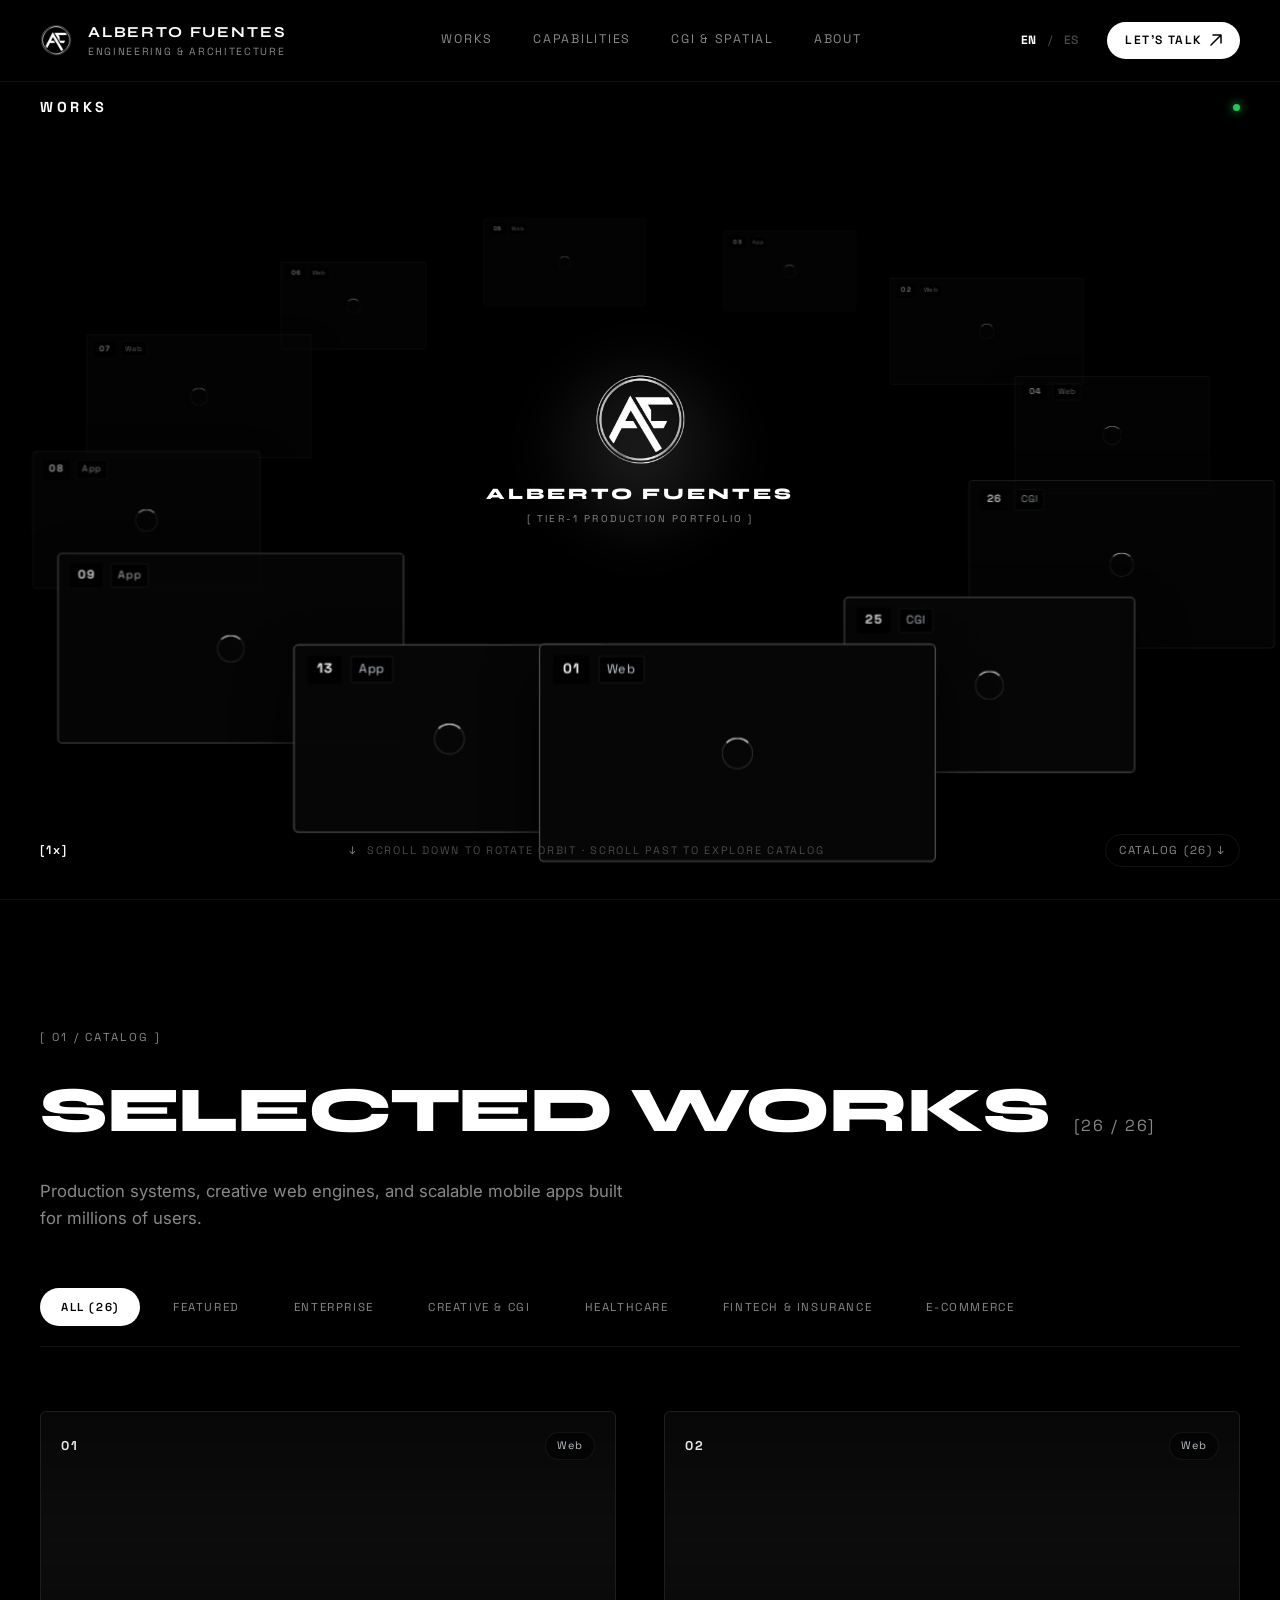
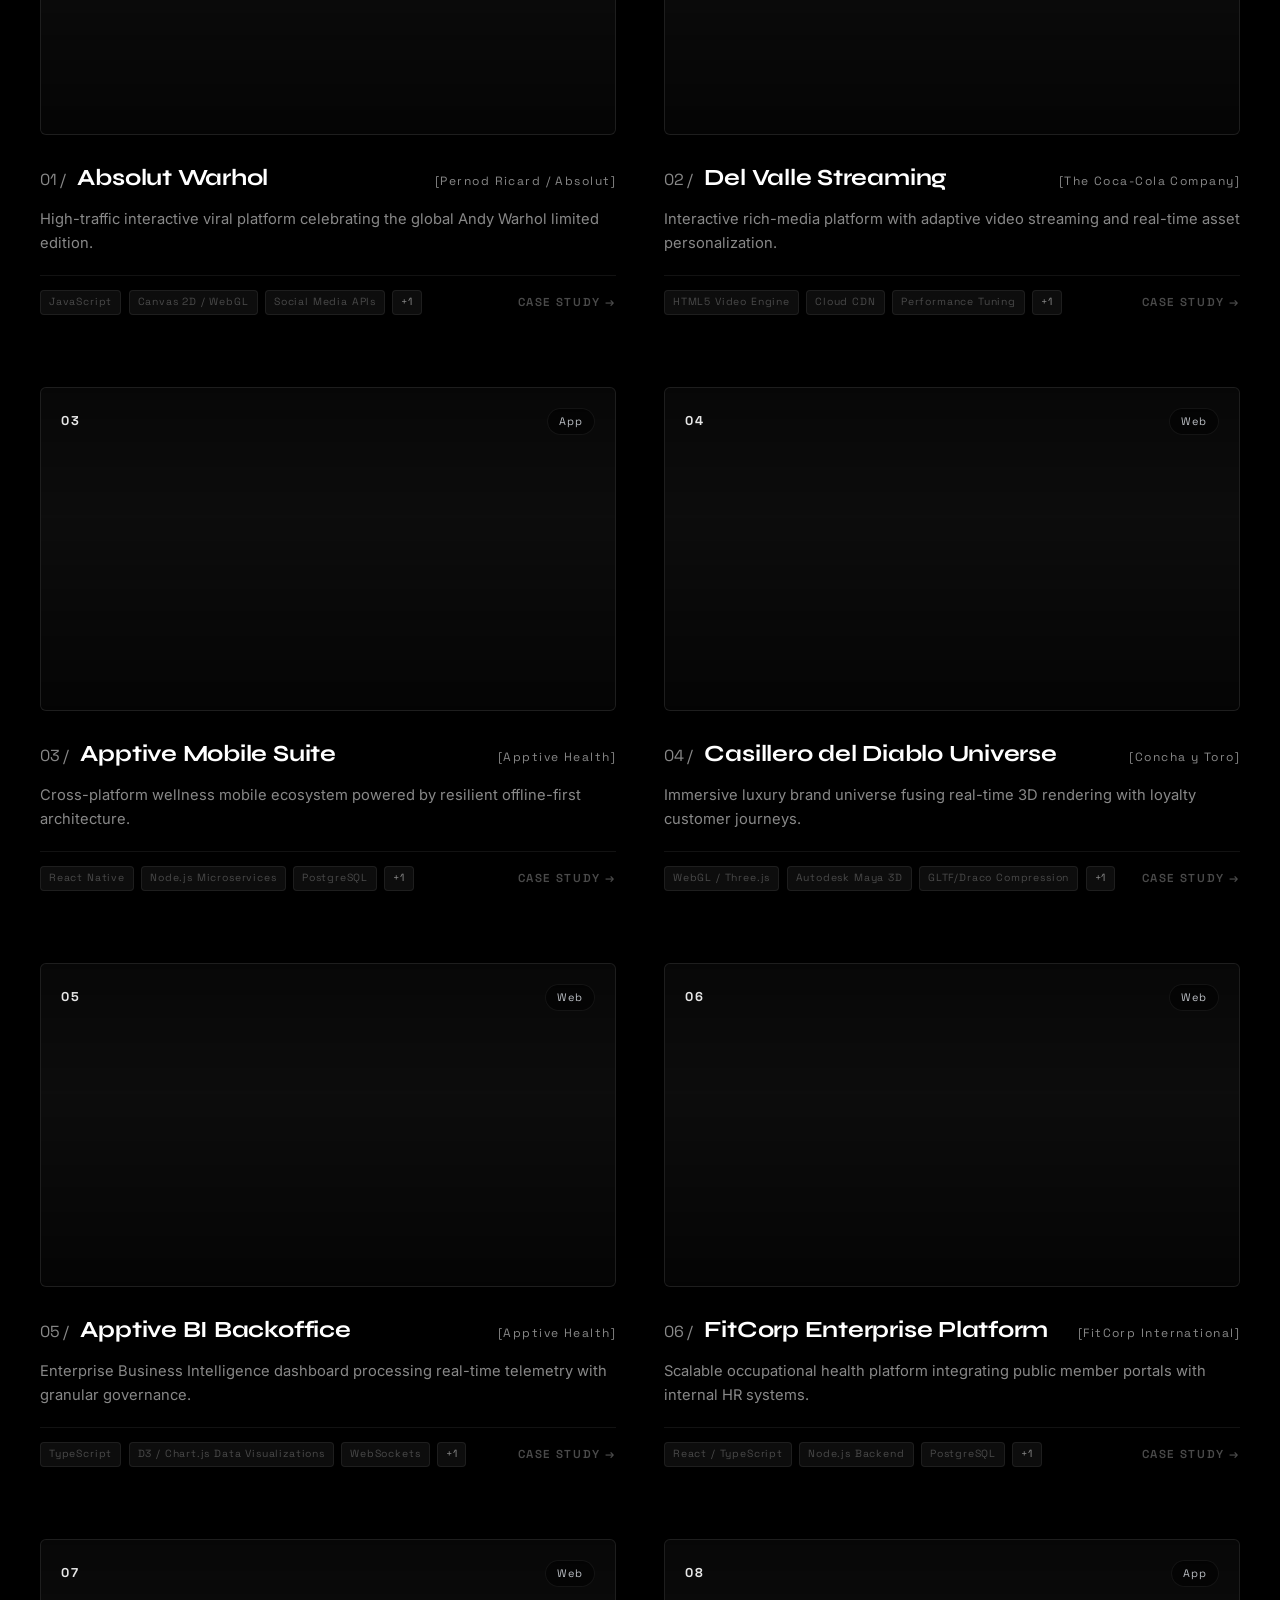
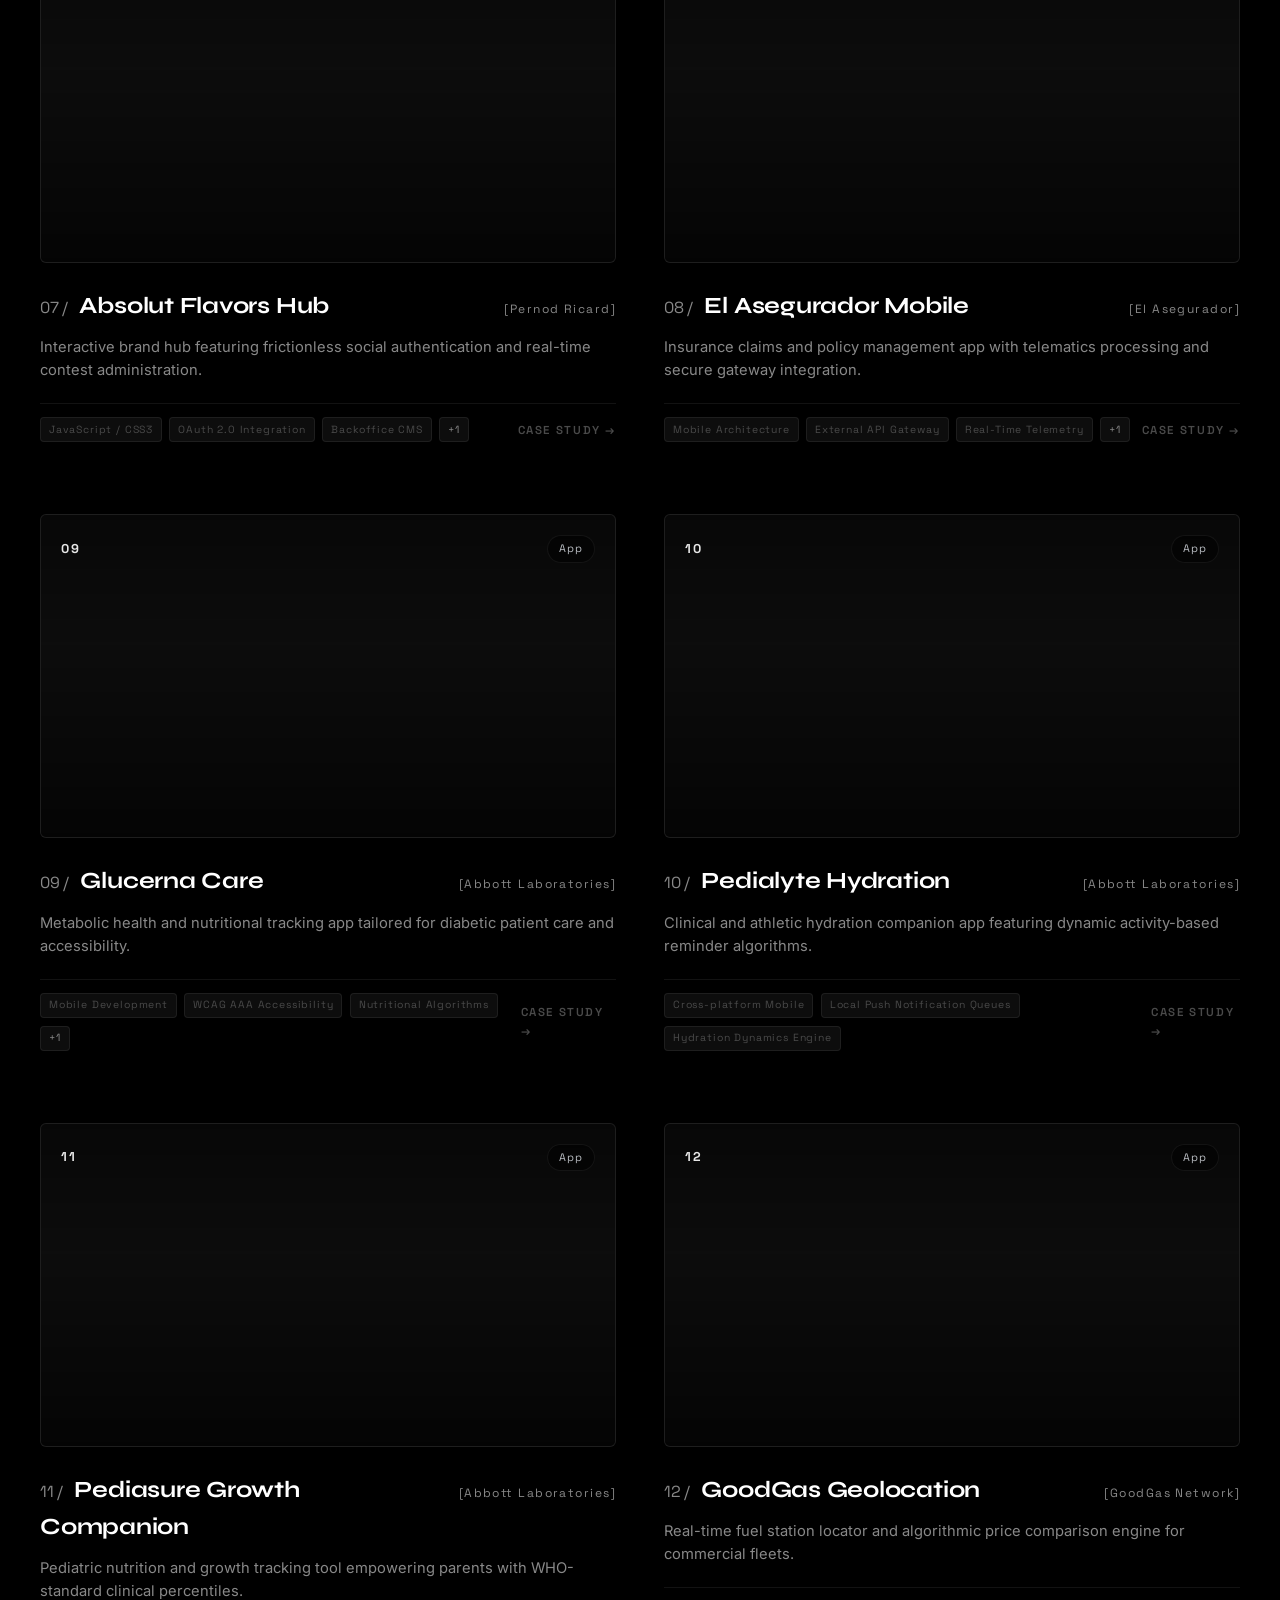
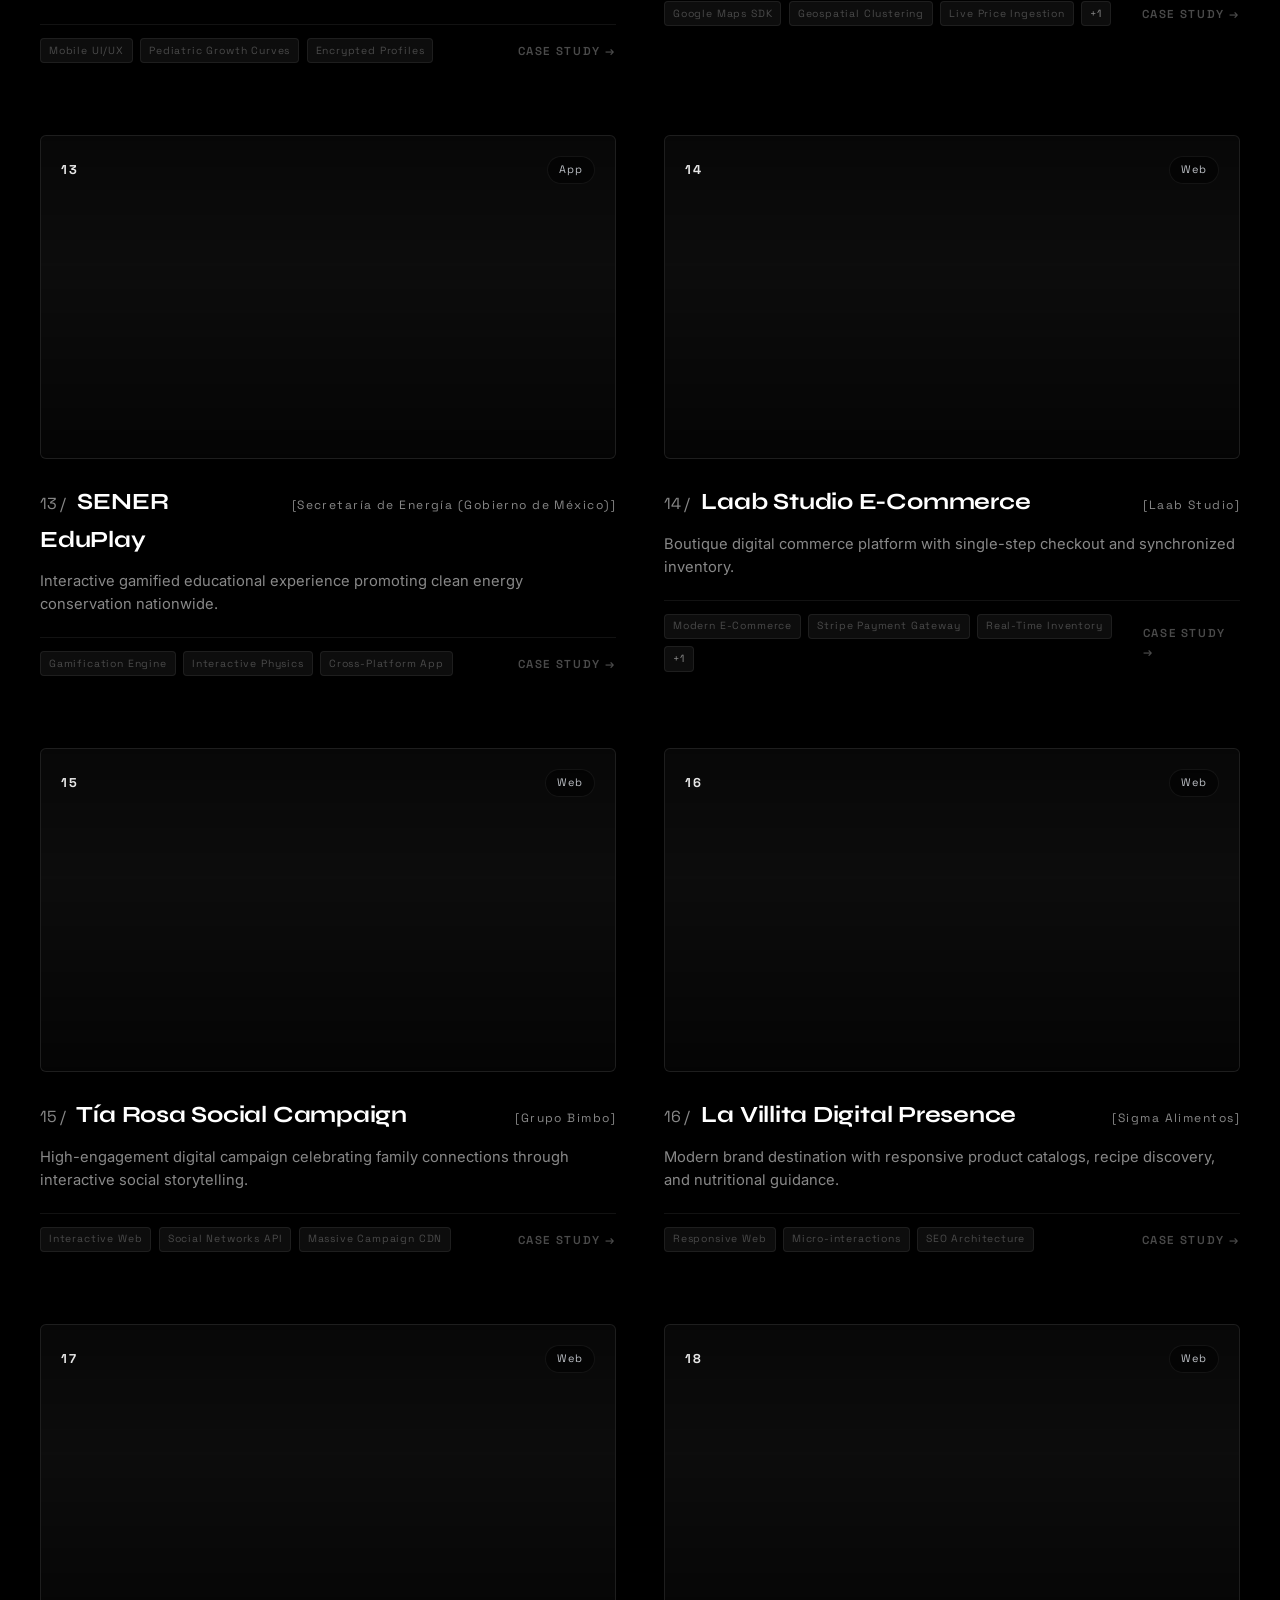
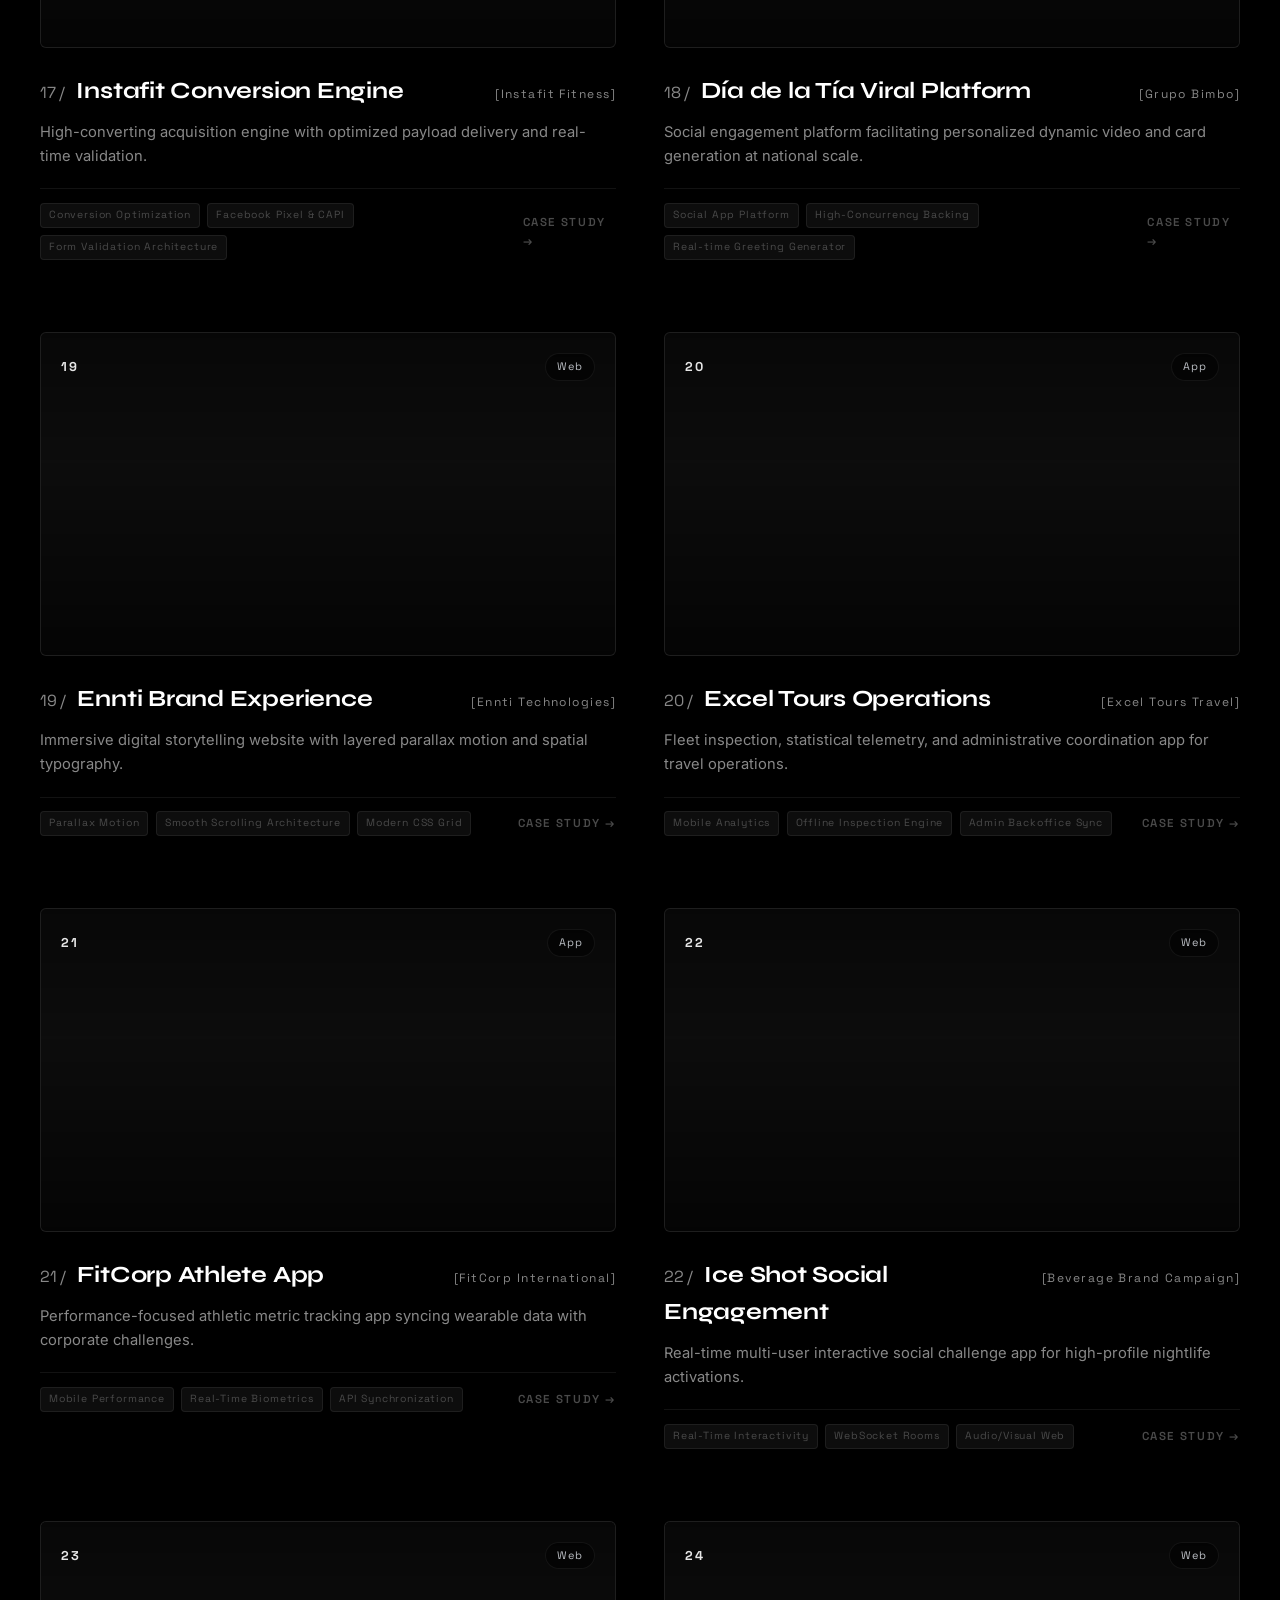
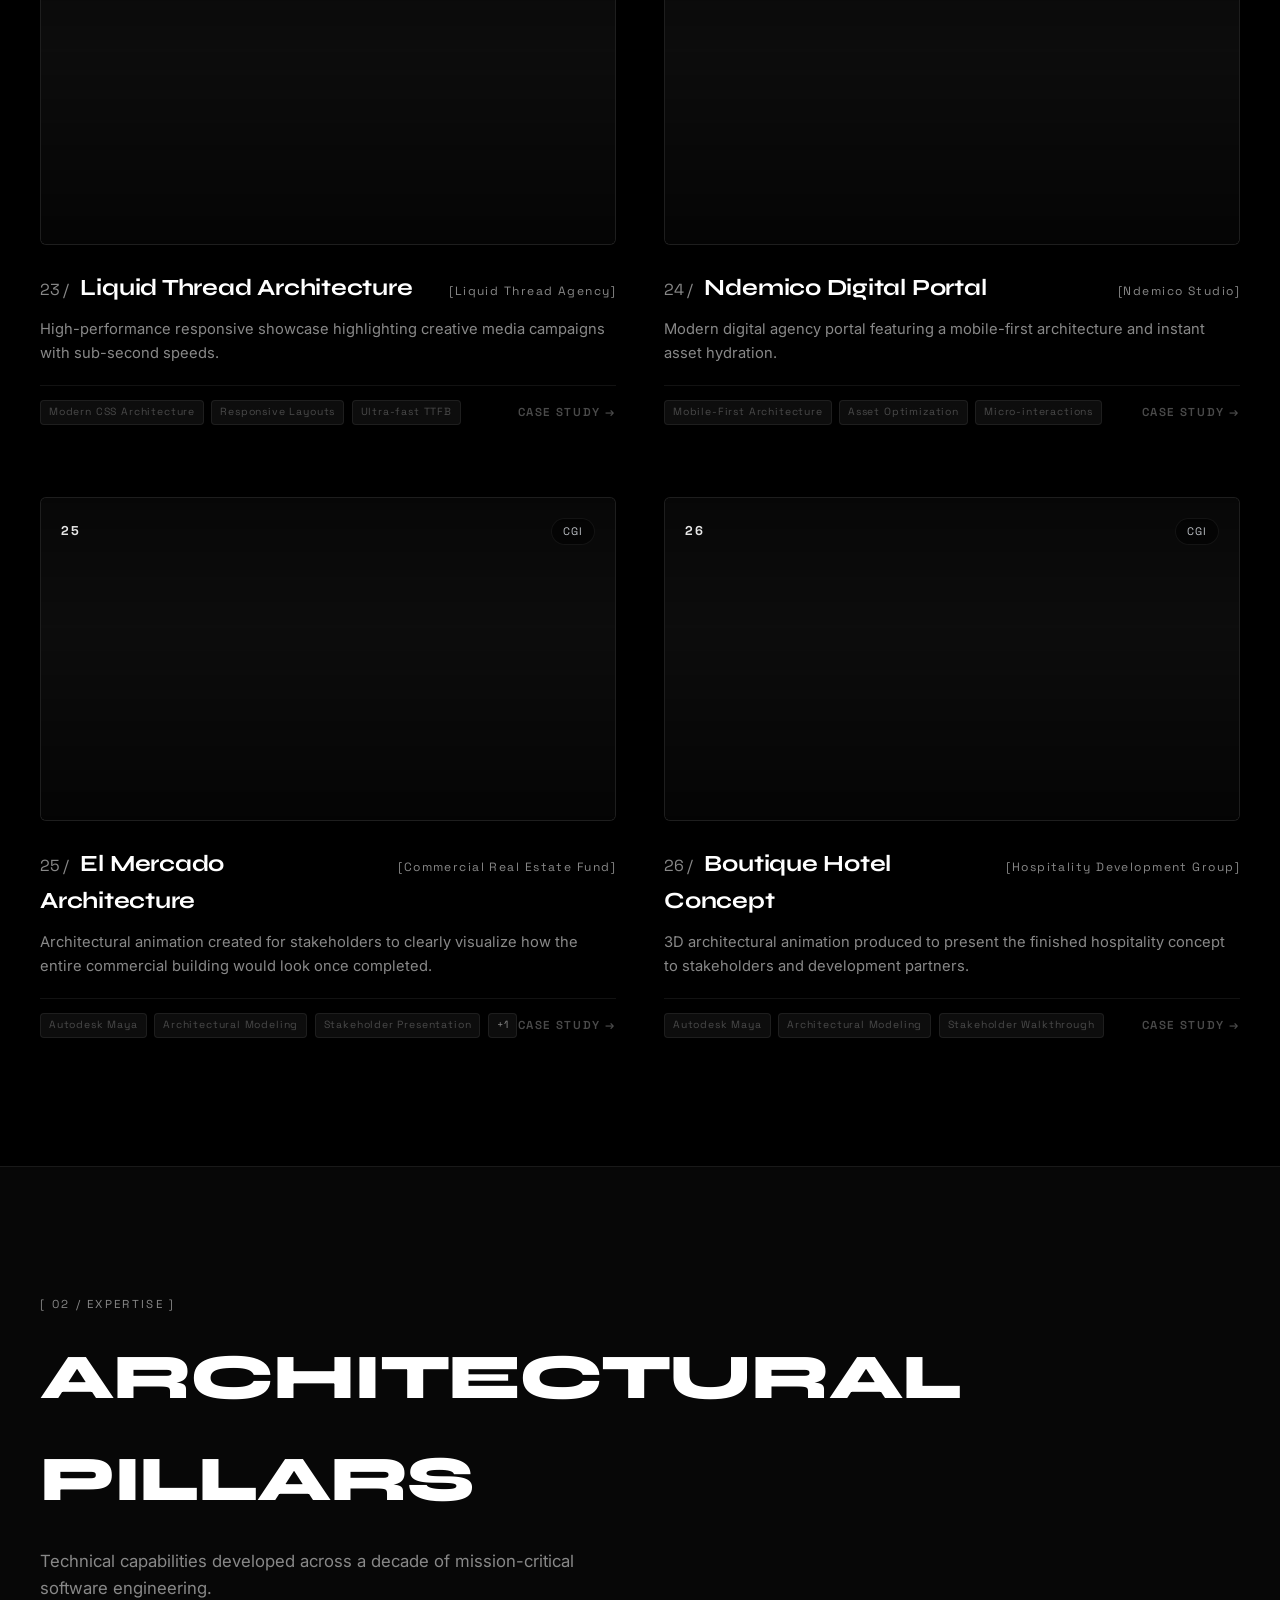
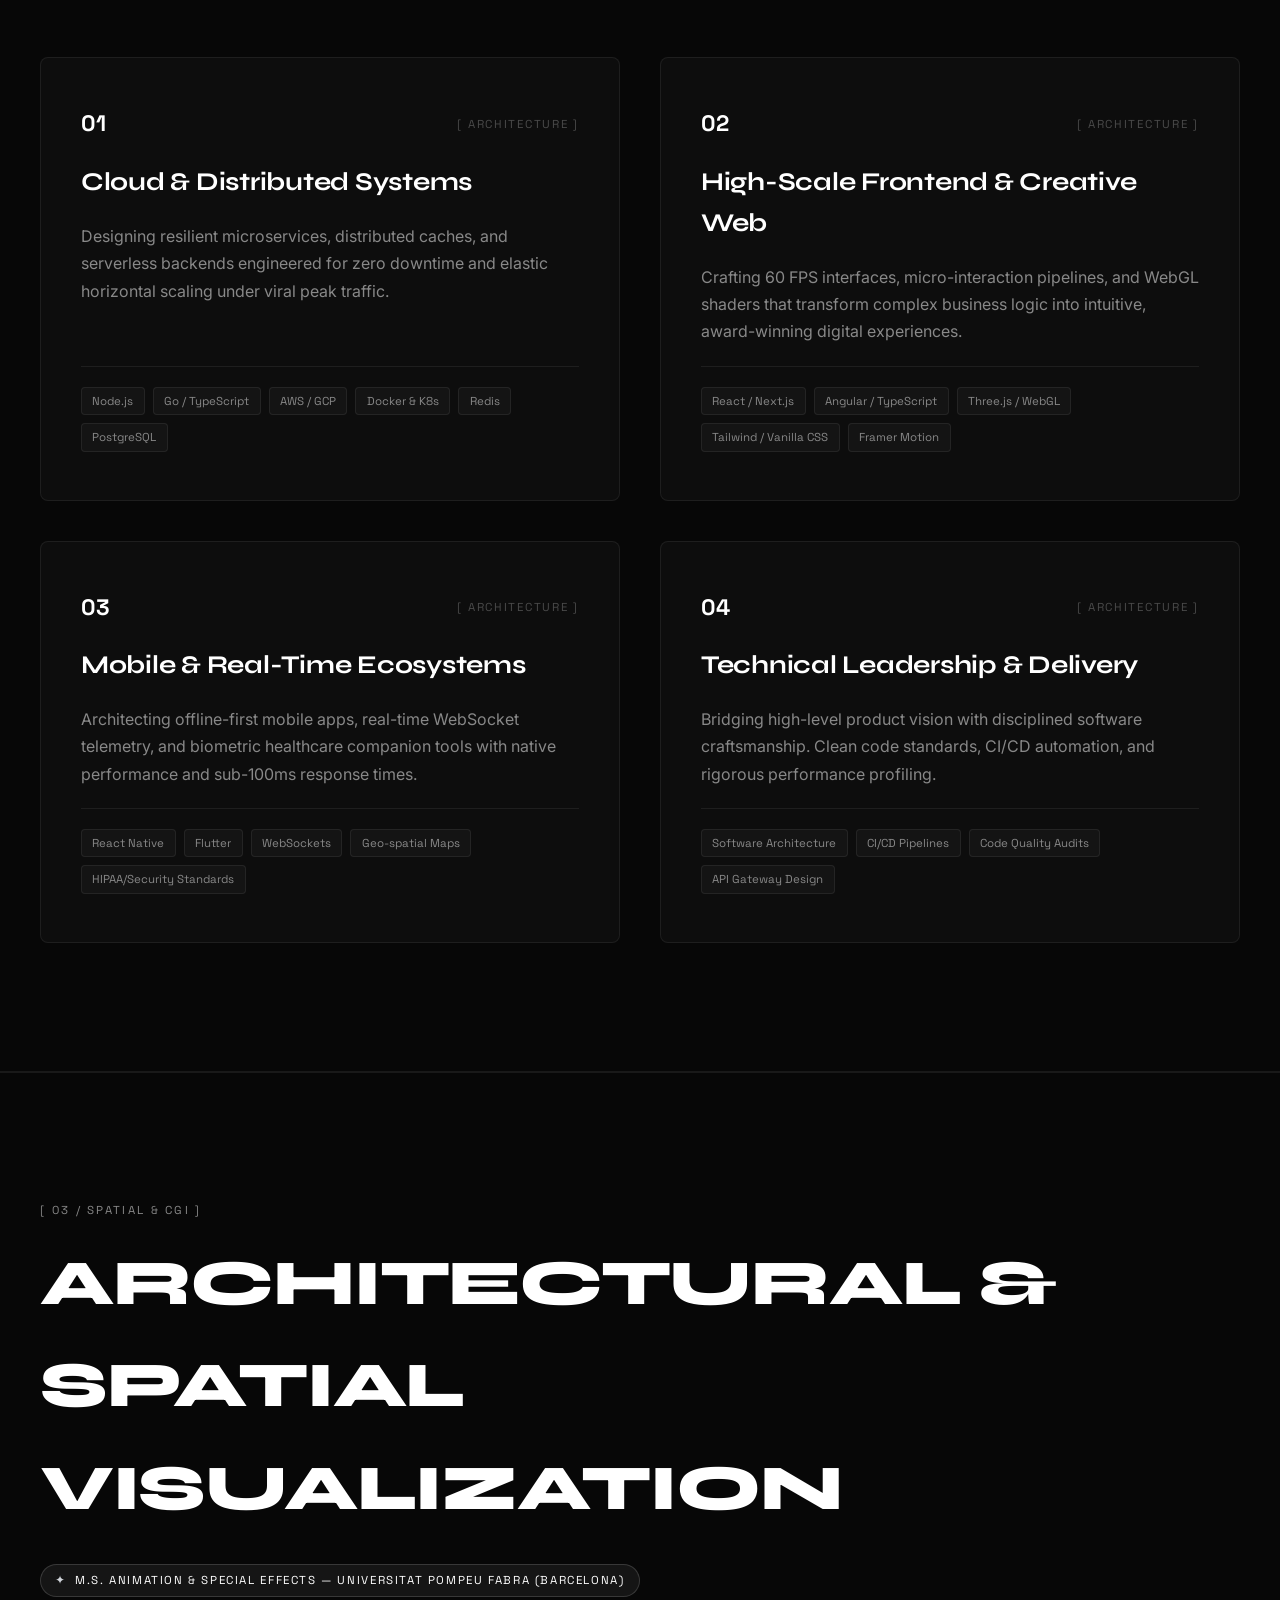
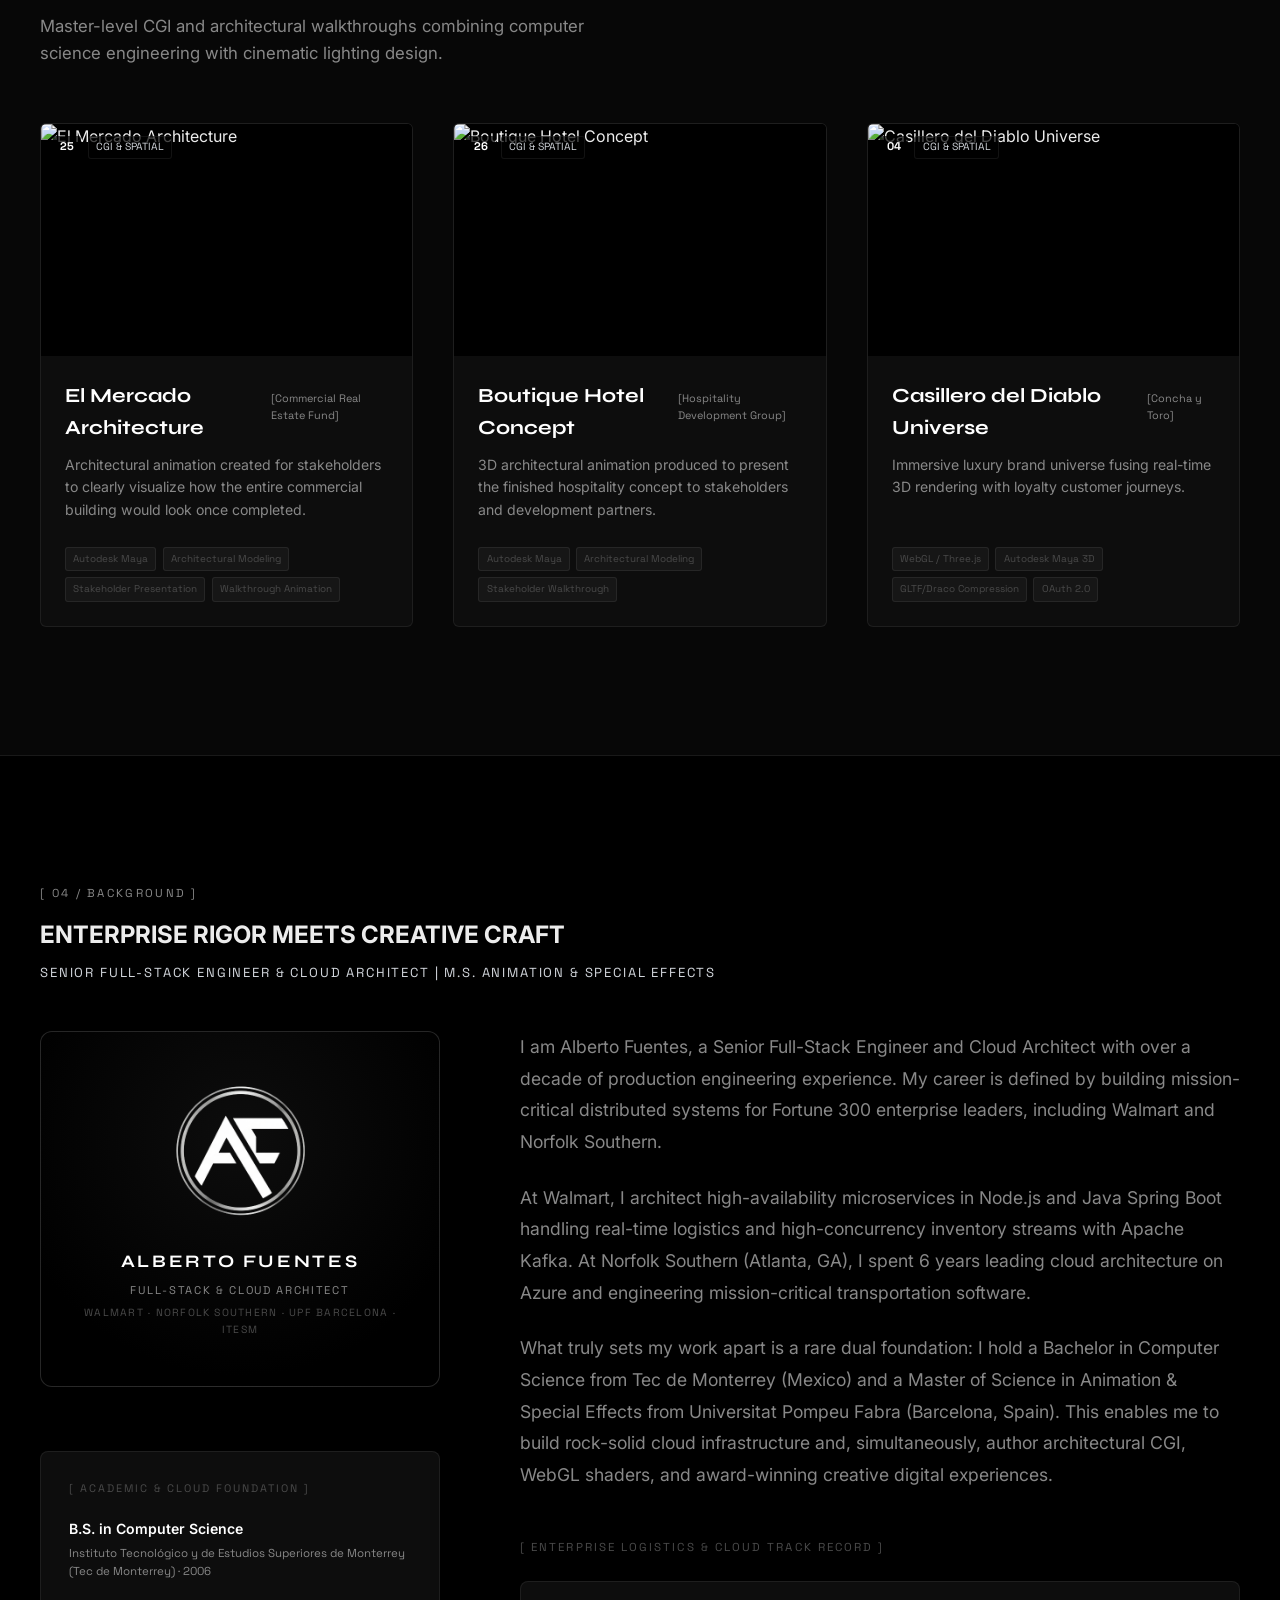
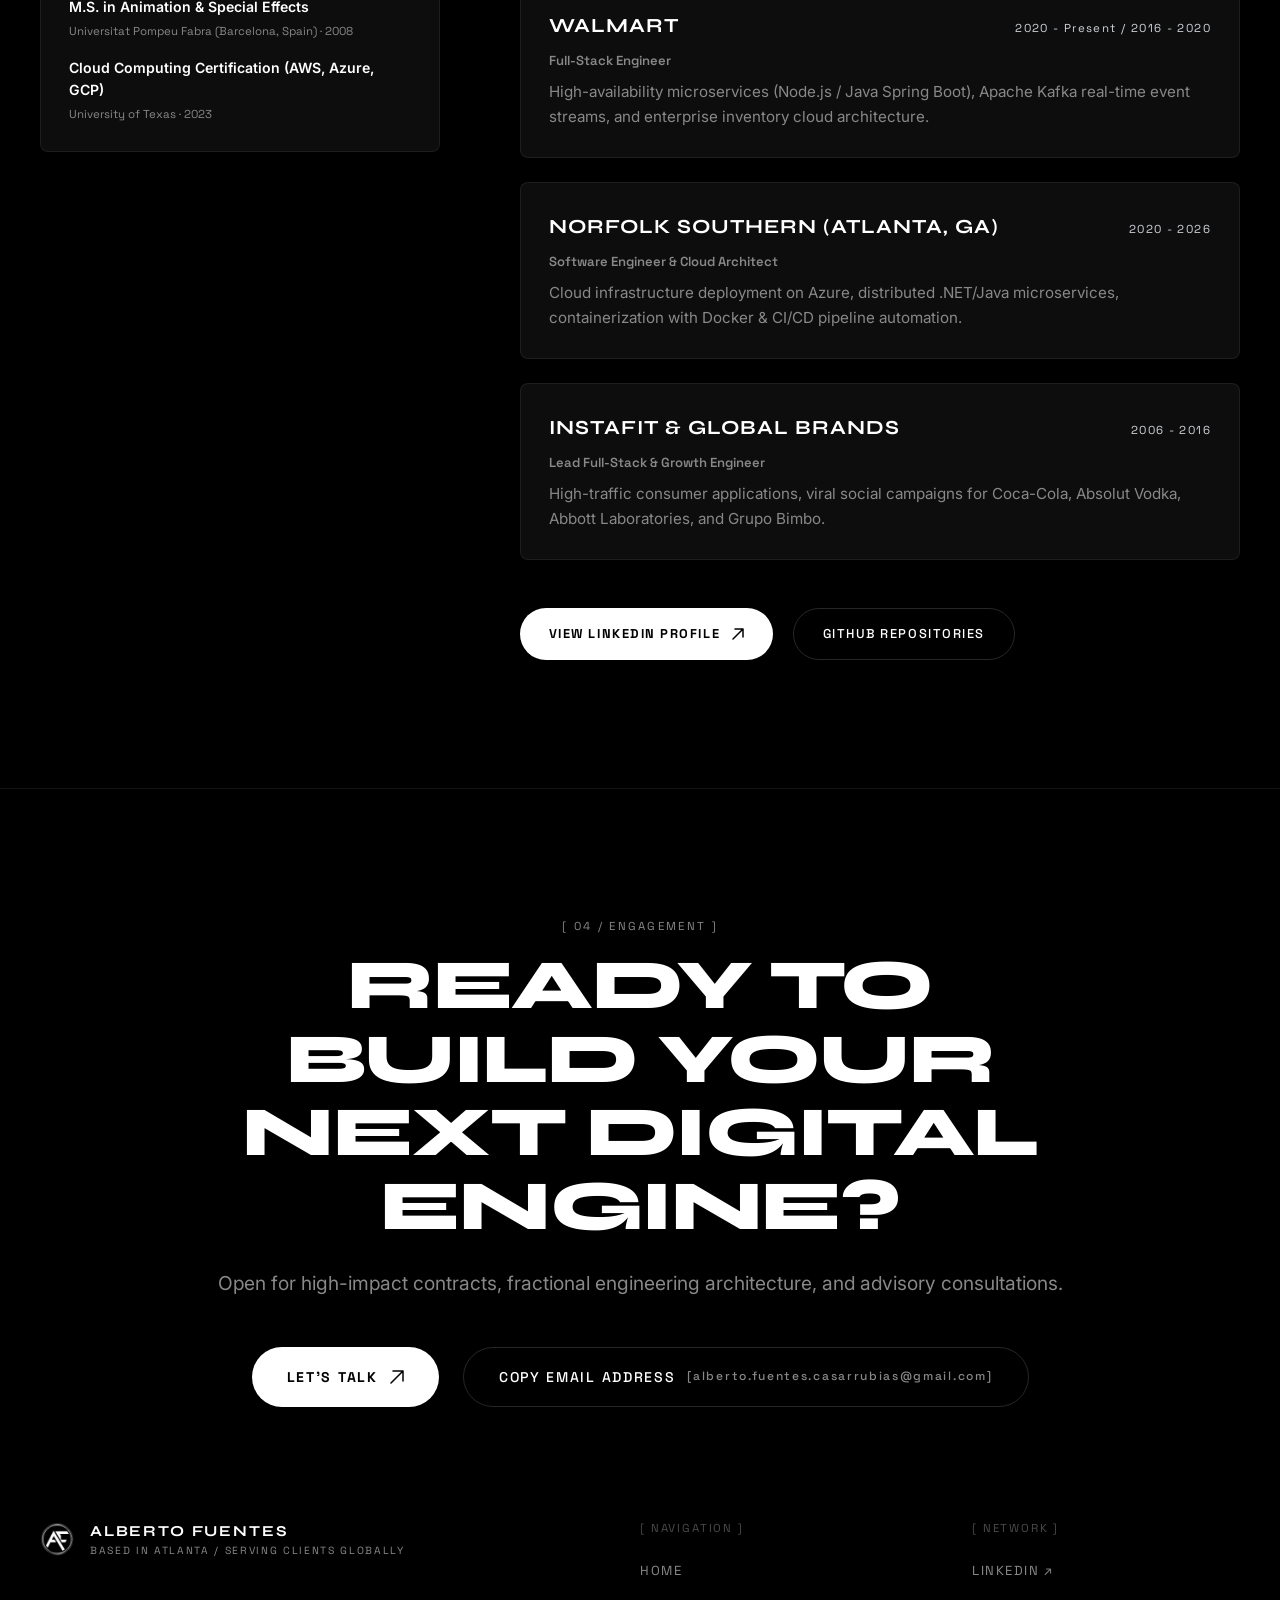
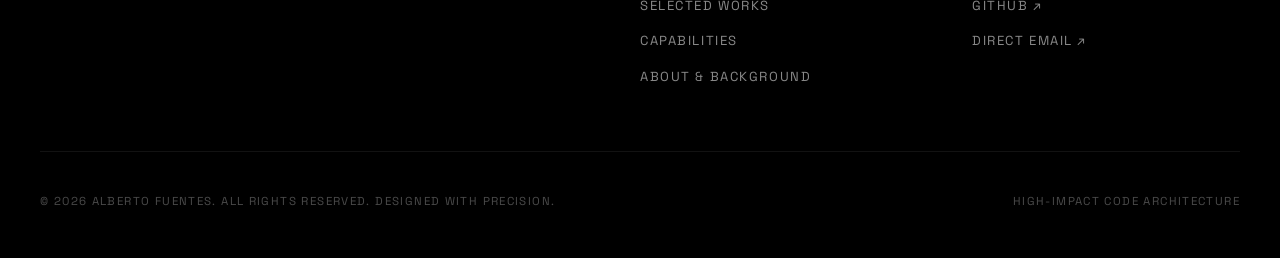
==== index.html @ af40b0b6 "deploy: AlbertoFCasarrubias/alberto-fuentes@7d73cf1dc36ff827042d9c205321b254da9ab933" ====
<!doctype html>
<html lang="en">
  <head>
    <meta charset="UTF-8" />
    <link rel="icon" type="image/svg+xml" href="data:image/svg+xml,%3Csvg width='200' height='200' viewBox='0 0 200 200' fill='none' xmlns='http://www.w3.org/2000/svg'%3E%3Ccircle cx='100' cy='100' r='91' stroke='%23FFFFFF' stroke-width='3.5' stroke-opacity='0.95'/%3E%3Ccircle cx='100' cy='100' r='83' stroke='%23FFFFFF' stroke-width='1.2' stroke-opacity='0.35'/%3E%3Cg fill='%23FFFFFF'%3E%3Cpath d='M 76 48 L 41 148 H 58 L 70 114 H 94 L 102 134 H 115 L 82 48 H 76 Z M 81 76 L 89 100 H 74 Z'/%3E%3Crect x='36' y='144' width='26' height='4' rx='0.5'/%3E%3Cpath d='M 114 48 H 128 V 148 H 114 Z'/%3E%3Cpath d='M 126 48 H 162 V 63 H 126 Z'/%3E%3Crect x='157' y='63' width='5' height='10'/%3E%3Cpath d='M 126 99 H 154 V 112 H 126 Z'/%3E%3Crect x='149' y='112' width='5' height='8'/%3E%3Crect x='107' y='144' width='28' height='4' rx='0.5'/%3E%3C/g%3E%3C/svg%3E" />
    <meta name="viewport" content="width=device-width, initial-scale=1.0" />
    <title>ALBERTO FUENTES — Senior Software Engineer & Cloud Architect</title>
    <meta name="description" content="Engineering high-impact digital products, scalable cloud architecture, and creative interactive experiences for tier-1 global brands." />
    
    <!-- Google Fonts: Syne (Editorial), Space Grotesk (Tech Monospace/Modern), Inter (UI) -->
    <link rel="preconnect" href="https://fonts.googleapis.com">
    <link rel="preconnect" href="https://fonts.gstatic.com" crossorigin>
    <link href="https://fonts.googleapis.com/css2?family=Inter:wght@300;400;500;600;700&family=Space+Grotesk:wght@300;400;500;600;700&family=Syne:wght@500;700;800&display=swap" rel="stylesheet">
    <script type="module" crossorigin src="./assets/index-CvpDd9il.js"></script>
    <link rel="stylesheet" crossorigin href="./assets/index-BkvlCF29.css">
  </head>
  <body>
    <div id="root"></div>
  </body>
</html>
---- assets/index-BkvlCF29.css ----
:root{--bg-pure:#000;--bg-dark:#070707;--bg-surface:#0d0d0d;--bg-surface-elevated:#141414;--border-hairline:#ffffff12;--border-subtle:#ffffff26;--border-bright:#ffffff59;--text-pure:#fff;--text-primary:#ececec;--text-muted:#888;--text-dim:#4a4a4a;--accent-silver:#d1d5db;--accent-platinum:#f3f4f6;--accent-active:#22c55e;--font-editorial:"Syne", sans-serif;--font-mono:"Space Grotesk", monospace;--font-ui:"Inter", -apple-system, BlinkMacSystemFont, "Segoe UI", Roboto, sans-serif;--transition-fast:.2s cubic-bezier(.16, 1, .3, 1);--transition-smooth:.4s cubic-bezier(.16, 1, .3, 1);--transition-slow:.7s cubic-bezier(.16, 1, .3, 1)}*,:before,:after{box-sizing:border-box;margin:0;padding:0}html{scroll-behavior:smooth;background-color:var(--bg-pure);color:var(--text-primary);font-family:var(--font-ui);-webkit-font-smoothing:antialiased;-moz-osx-font-smoothing:grayscale;width:100%;max-width:100vw;overflow-x:hidden}body{background-color:var(--bg-pure);width:100%;max-width:100vw;line-height:1.6;overflow-x:hidden}::-webkit-scrollbar{width:6px}::-webkit-scrollbar-track{background:var(--bg-pure)}::-webkit-scrollbar-thumb{background:#222;border-radius:3px}::-webkit-scrollbar-thumb:hover{background:#444}a{color:inherit;text-decoration:none}button{color:inherit;font:inherit;cursor:pointer;background:0 0;border:none}::selection{background:var(--text-pure);color:var(--bg-pure)}.cipher-header{z-index:1000;-webkit-backdrop-filter:blur(16px);border-bottom:1px solid var(--border-hairline);width:100%;transition:background-color var(--transition-fast), border-color var(--transition-fast);background-color:#000000bf;position:fixed;top:0;left:0}.cipher-header.scrolled{border-bottom-color:var(--border-subtle);background-color:#000000eb}.header-container{justify-content:space-between;align-items:center;max-width:1440px;margin:0 auto;padding:1.25rem 2.5rem;display:flex}.header-brand{align-items:center;gap:1rem;display:flex}.af-logo-wrapper{align-items:center;gap:.75rem;display:flex}.af-logo-svg{transition:transform var(--transition-smooth);display:block}.header-brand:hover .af-logo-svg{transform:scale(1.05)}.brand-text-block{flex-direction:column;display:flex}.brand-title{font-family:var(--font-editorial);letter-spacing:.12em;color:var(--text-pure);font-size:.95rem;font-weight:700}.brand-subtitle{font-family:var(--font-mono);letter-spacing:.16em;color:var(--text-muted);font-size:.65rem}.header-nav{align-items:center;gap:2.5rem;display:flex}.nav-link{font-family:var(--font-mono);letter-spacing:.14em;color:var(--text-muted);transition:color var(--transition-fast);padding:.5rem 0;font-size:.78rem;position:relative}.nav-link:hover{color:var(--text-pure)}.nav-link:after{content:"";background-color:var(--text-pure);width:0;height:1px;transition:width var(--transition-fast);position:absolute;bottom:0;left:0}.nav-link:hover:after{width:100%}.header-actions{align-items:center;gap:1.5rem;display:flex}.lang-switcher{font-family:var(--font-mono);letter-spacing:.1em;align-items:center;gap:.4rem;font-size:.75rem;display:flex}.lang-btn{color:var(--text-dim);transition:color var(--transition-fast);padding:.2rem .3rem;font-weight:500}.lang-btn.active{color:var(--text-pure);font-weight:700}.lang-btn:hover{color:var(--text-primary)}.lang-divider{color:var(--text-dim)}.cta-button-minimal{font-family:var(--font-mono);letter-spacing:.12em;color:var(--bg-pure);background-color:var(--text-pure);transition:transform var(--transition-fast), background-color var(--transition-fast), opacity var(--transition-fast);border-radius:9999px;align-items:center;gap:.5rem;padding:.55rem 1.15rem;font-size:.75rem;font-weight:600;display:inline-flex}.cta-button-minimal:hover{background-color:var(--accent-silver);transform:translateY(-1px)}.mobile-menu-toggle{flex-direction:column;gap:5px;padding:.5rem;display:none}.mobile-menu-toggle .bar{background-color:var(--text-pure);width:22px;height:2px;transition:transform var(--transition-fast), opacity var(--transition-fast)}.mobile-nav-drawer{background-color:var(--bg-pure);border-bottom:1px solid var(--border-hairline);font-family:var(--font-mono);letter-spacing:.12em;flex-direction:column;gap:1.5rem;padding:2rem;display:flex}.btn-primary-cipher{background-color:var(--text-pure);color:var(--bg-pure);font-family:var(--font-mono);letter-spacing:.12em;transition:transform var(--transition-fast), background-color var(--transition-fast), box-shadow var(--transition-fast);border-radius:9999px;align-items:center;gap:.75rem;padding:.9rem 1.8rem;font-size:.8rem;font-weight:700;display:inline-flex}.btn-primary-cipher:hover{background-color:var(--accent-silver);transform:translateY(-2px);box-shadow:0 10px 30px #ffffff26}.btn-secondary-cipher{color:var(--text-pure);border:1px solid var(--border-subtle);font-family:var(--font-mono);letter-spacing:.12em;transition:border-color var(--transition-fast), background-color var(--transition-fast), transform var(--transition-fast);background-color:#0000;border-radius:9999px;align-items:center;gap:.75rem;padding:.9rem 1.8rem;font-size:.8rem;font-weight:500;display:inline-flex}.btn-secondary-cipher:hover{border-color:var(--text-pure);background-color:#ffffff0d;transform:translateY(-1px)}.btn-large{padding:1.1rem 2.2rem;font-size:.88rem}.cipher-hero{background:radial-gradient(circle at 50% 15%,#1e1e1e40 0%,#000 70%);align-items:center;min-height:100vh;padding-top:8rem;padding-bottom:5rem;display:flex;position:relative}.hero-container{width:100%;max-width:1440px;margin:0 auto;padding:0 2.5rem}.hero-telemetry{border-bottom:1px solid var(--border-hairline);justify-content:space-between;align-items:center;margin-bottom:2.5rem;padding-bottom:1.25rem;display:flex}.status-pill{font-family:var(--font-mono);letter-spacing:.14em;color:var(--text-muted);align-items:center;gap:.6rem;font-size:.72rem;display:inline-flex}.pulse-dot{background-color:var(--accent-active);width:7px;height:7px;box-shadow:0 0 10px var(--accent-active);border-radius:50%;animation:2s infinite pulse}@keyframes pulse{0%{opacity:.8;transform:scale(.95)}50%{opacity:1;transform:scale(1.3)}to{opacity:.8;transform:scale(.95)}}.telemetry-meta{font-family:var(--font-mono);letter-spacing:.14em;color:var(--text-dim);gap:.6rem;font-size:.72rem;display:flex}.meta-sep{color:var(--border-subtle)}.hero-headline-block{margin-bottom:3.5rem}.hero-giant-title{font-family:var(--font-editorial);letter-spacing:-.03em;text-transform:uppercase;color:var(--text-pure);flex-direction:column;font-size:clamp(2.8rem,7.5vw,6.8rem);font-weight:800;line-height:.95;display:flex}.title-row-italic{color:var(--accent-silver);font-style:italic;font-weight:400}.hero-bottom-grid{grid-template-columns:1.4fr 1fr;align-items:flex-end;gap:3rem;margin-bottom:4rem;display:grid}.hero-subtitle{color:var(--text-muted);max-width:680px;font-size:1.15rem;line-height:1.7}.hero-actions-group{flex-wrap:wrap;justify-content:flex-end;gap:1.25rem;display:flex}.hero-metrics-strip{border-top:1px solid var(--border-hairline);border-bottom:1px solid var(--border-hairline);grid-template-columns:repeat(3,1fr);gap:2rem;margin-bottom:4rem;padding:2.5rem 0;display:grid}.metric-box{flex-direction:column;gap:.35rem;display:flex}.metric-value{font-family:var(--font-mono);color:var(--text-pure);letter-spacing:-.02em;font-size:clamp(1.8rem,3.5vw,2.5rem);font-weight:700}.metric-label{font-family:var(--font-mono);letter-spacing:.12em;color:var(--text-muted);text-transform:uppercase;font-size:.72rem}.hero-showreel-card{border:1px solid var(--border-hairline);background-color:var(--bg-surface);border-radius:8px;overflow:hidden}.showreel-media-wrapper{aspect-ratio:21/9;background-color:#000;width:100%;position:relative;overflow:hidden}.showreel-video{object-fit:cover;opacity:.85;width:100%;height:100%;transition:opacity var(--transition-slow), transform var(--transition-slow)}.hero-showreel-card:hover .showreel-video{opacity:1;transform:scale(1.02)}.showreel-overlay{background:linear-gradient(#0000 0%,#000000d9 100%);justify-content:space-between;align-items:center;width:100%;padding:1.5rem 2rem;display:flex;position:absolute;bottom:0;left:0}.showreel-badge{align-items:center;gap:.85rem;display:flex}.badge-tag{font-family:var(--font-mono);letter-spacing:.15em;color:var(--text-pure);font-size:.75rem}.badge-title{font-family:var(--font-editorial);letter-spacing:.08em;color:var(--accent-silver);text-transform:uppercase;font-size:.9rem}.showreel-status{font-family:var(--font-mono);letter-spacing:.15em;color:var(--text-muted);font-size:.7rem}.cipher-works-section{background-color:var(--bg-pure);padding:8rem 0}.works-container{max-width:1440px;margin:0 auto;padding:0 2.5rem}.section-header-block{margin-bottom:3.5rem}.section-pre-title{font-family:var(--font-mono);letter-spacing:.2em;color:var(--text-muted);text-transform:uppercase;margin-bottom:.85rem;font-size:.72rem}.section-main-heading-row{align-items:baseline;gap:1.5rem;margin-bottom:1rem;display:flex}.section-title{font-family:var(--font-editorial);letter-spacing:-.02em;color:var(--text-pure);text-transform:uppercase;font-size:clamp(2.2rem,5vw,4rem);font-weight:800}.total-projects-counter{font-family:var(--font-mono);letter-spacing:.12em;color:var(--text-muted);font-size:1rem}.section-subtext{color:var(--text-muted);max-width:600px;font-size:1.05rem}.cipher-filters-bar{border-bottom:1px solid var(--border-hairline);margin-bottom:4rem;padding-bottom:1.25rem;overflow-x:auto}.filters-scroll-track{gap:.75rem;min-width:max-content;display:flex}.filter-tab-btn{font-family:var(--font-mono);letter-spacing:.14em;color:var(--text-muted);transition:all var(--transition-fast);border:1px solid #0000;border-radius:9999px;padding:.55rem 1.25rem;font-size:.72rem}.filter-tab-btn:hover{color:var(--text-pure);background-color:#ffffff0d}.filter-tab-btn.active{color:var(--bg-pure);background-color:var(--text-pure);font-weight:600}.cipher-projects-grid{grid-template-columns:repeat(2,1fr);gap:4.5rem 3rem;display:grid}.cipher-project-card{cursor:pointer;flex-direction:column;display:flex}.project-media-frame{aspect-ratio:16/9;background-color:var(--bg-surface);border:1px solid var(--border-hairline);border-radius:6px;width:100%;margin-bottom:1.5rem;position:relative;overflow:hidden}.project-img-poster{object-fit:cover;width:100%;height:100%;transition:transform var(--transition-smooth), opacity var(--transition-fast);position:absolute;top:0;left:0}.project-img-poster.fade-out{opacity:0}.project-video-preview{object-fit:cover;width:100%;height:100%;position:absolute;top:0;left:0}.cipher-project-card:hover .project-img-poster{transform:scale(1.04)}.project-media-overlay{opacity:.9;width:100%;height:100%;transition:opacity var(--transition-fast);z-index:2;background:linear-gradient(#00000073 0%,#0000 40%,#000000b3 100%);flex-direction:column;justify-content:space-between;padding:1.25rem;display:flex;position:absolute;top:0;left:0}.overlay-top{justify-content:space-between;align-items:center;display:flex}.media-index{font-family:var(--font-mono);letter-spacing:.15em;color:var(--text-pure);font-size:.8rem;font-weight:700}.media-type-pill{font-family:var(--font-mono);letter-spacing:.12em;border:1px solid var(--border-hairline);color:var(--accent-silver);background-color:#000000a6;border-radius:9999px;padding:.25rem .65rem;font-size:.68rem}.overlay-center{opacity:0;transition:all var(--transition-fast);justify-content:center;align-items:center;display:flex;transform:translateY(8px)}.cipher-project-card:hover .overlay-center{opacity:1;transform:translateY(0)}.explore-badge{font-family:var(--font-mono);letter-spacing:.14em;background-color:var(--text-pure);color:var(--bg-pure);border-radius:9999px;align-items:center;gap:.5rem;padding:.55rem 1.2rem;font-size:.72rem;font-weight:700;display:inline-flex}.project-info-block{flex-direction:column;gap:.75rem;display:flex}.info-header-row{justify-content:space-between;align-items:baseline;gap:1rem;display:flex}.project-card-title{font-family:var(--font-editorial);color:var(--text-pure);letter-spacing:-.01em;transition:color var(--transition-fast);font-size:1.45rem;font-weight:700}.cipher-project-card:hover .project-card-title{color:var(--accent-silver)}.num-prefix{font-family:var(--font-mono);color:var(--text-muted);margin-right:.35rem;font-size:1rem;font-weight:400}.client-badge{font-family:var(--font-mono);letter-spacing:.12em;color:var(--text-muted);white-space:nowrap;font-size:.75rem}.project-card-summary{color:var(--text-muted);font-size:.92rem;line-height:1.6}.project-card-footer{border-top:1px solid var(--border-hairline);justify-content:space-between;align-items:center;margin-top:.5rem;padding-top:.85rem;display:flex}.stack-pill-row{flex-wrap:wrap;gap:.45rem;display:flex}.tech-pill{font-family:var(--font-mono);letter-spacing:.08em;color:var(--text-dim);background-color:var(--bg-surface);border:1px solid var(--border-hairline);border-radius:4px;padding:.2rem .5rem;font-size:.65rem}.tech-pill-more{color:var(--text-muted)}.open-link-indicator{font-family:var(--font-mono);letter-spacing:.14em;color:var(--text-dim);transition:color var(--transition-fast), transform var(--transition-fast);font-size:.72rem;font-weight:600}.cipher-project-card:hover .open-link-indicator{color:var(--text-pure);transform:translate(3px)}.cipher-modal-backdrop{z-index:200000;-webkit-backdrop-filter:blur(25px);-webkit-overflow-scrolling:touch;background-color:#000000eb;justify-content:center;align-items:flex-start;width:100vw;height:100vh;padding:3rem 1.25rem 2rem;display:flex;position:fixed;inset:0;overflow-y:auto}.cipher-modal-dialog{background-color:var(--bg-dark);border:1px solid var(--border-subtle);border-radius:12px;width:100%;max-width:1040px;max-height:90vh;margin:auto;animation:.3s cubic-bezier(.16,1,.3,1) slideUp;position:relative;overflow-y:auto;box-shadow:0 30px 80px #000c}@keyframes slideUp{0%{opacity:0;transform:translateY(24px)}to{opacity:1;transform:translateY(0)}}.modal-top-bar{border-bottom:1px solid var(--border-hairline);-webkit-backdrop-filter:blur(10px);backdrop-filter:blur(10px);z-index:10;background-color:#070707f2;justify-content:space-between;align-items:center;padding:1.5rem 2.25rem;display:flex;position:sticky;top:0}.modal-badge-group{align-items:center;gap:.85rem;display:flex}.modal-meta-index{font-family:var(--font-mono);color:var(--text-pure);font-size:.9rem;font-weight:700}.modal-badge-text{font-family:var(--font-mono);letter-spacing:.16em;color:var(--text-muted);font-size:.72rem}.modal-close-btn{font-family:var(--font-mono);letter-spacing:.14em;color:var(--text-muted);transition:color var(--transition-fast);align-items:center;gap:.6rem;padding:.4rem .6rem;font-size:.75rem;display:flex}.modal-close-btn:hover{color:var(--text-pure)}.close-x{font-size:1rem}.video-loader-overlay{z-index:5;background:radial-gradient(circle,#151515 0%,#050505 100%);flex-direction:column;justify-content:center;align-items:center;gap:1.25rem;width:100%;height:100%;transition:opacity .3s;display:flex;position:absolute;top:0;left:0}.loader-pulse-ring{border:1px solid #fff3;border-radius:50%;width:90px;height:90px;animation:1.8s cubic-bezier(.215,.61,.355,1) infinite pulseRing;position:absolute}@keyframes pulseRing{0%{opacity:.8;transform:scale(.6)}to{opacity:0;transform:scale(1.4)}}.loader-spinner{border:2px solid #ffffff1a;border-top-color:var(--text-pure);border-radius:50%;width:38px;height:38px;animation:.85s linear infinite spin}@keyframes spin{to{transform:rotate(360deg)}}.loader-text{font-family:var(--font-mono);letter-spacing:.2em;color:var(--text-muted);text-transform:uppercase;font-size:.68rem}.modal-video-element.video-buffering{opacity:0}.modal-video-element.video-ready{opacity:1;transition:opacity .45s ease-in}.card-buffer-loader{z-index:2;background:#0a0a0ab3;justify-content:center;align-items:center;width:100%;height:100%;display:flex;position:absolute;top:0;left:0}.buffer-spinner{border:1.5px solid #ffffff26;border-top-color:var(--text-pure);border-radius:50%;width:24px;height:24px;animation:.75s linear infinite spin}.constellation-video.loading{opacity:.35}.constellation-video.loaded{opacity:1;transition:opacity .4s}.card-mini-loader{border:1px solid var(--border-hairline);z-index:5;font-family:var(--font-mono);letter-spacing:.12em;color:var(--text-muted);background:#000000bf;border-radius:9999px;align-items:center;gap:.4rem;padding:.2rem .5rem;font-size:.62rem;display:flex;position:absolute;top:.75rem;right:.75rem}.mini-loader-dot{background-color:#eab308;border-radius:50%;width:5px;height:5px;animation:1s infinite pulse}.modal-media-stage{aspect-ratio:16/9;background-color:#000;width:100%;position:relative;overflow:hidden}.modal-video-element,.modal-image-fallback{object-fit:cover;width:100%;height:100%}.modal-content-body{padding:3rem 2.5rem}.modal-header-hero{border-bottom:1px solid var(--border-hairline);margin-bottom:3.5rem;padding-bottom:2.5rem}.modal-category-label{font-family:var(--font-mono);letter-spacing:.15em;color:var(--text-muted);text-transform:uppercase;font-size:.75rem}.modal-project-title{font-family:var(--font-editorial);color:var(--text-pure);letter-spacing:-.02em;margin-top:.4rem;margin-bottom:2rem;font-size:clamp(2rem,4vw,3.2rem);font-weight:800}.modal-meta-grid{grid-template-columns:repeat(3,1fr);gap:2rem;display:grid}.meta-col{flex-direction:column;gap:.35rem;display:flex}.meta-col-title{font-family:var(--font-mono);letter-spacing:.16em;color:var(--text-dim);text-transform:uppercase;font-size:.68rem}.meta-col-val{color:var(--text-primary);font-size:.95rem;font-weight:600}.modal-stack-tags{flex-wrap:wrap;gap:.4rem;display:flex}.modal-tech-tag{font-family:var(--font-mono);background-color:var(--bg-surface-elevated);border:1px solid var(--border-hairline);color:var(--accent-silver);border-radius:4px;padding:.2rem .5rem;font-size:.65rem}.modal-star-container{flex-direction:column;gap:2.5rem;display:flex}.star-card{background-color:var(--bg-surface);border:1px solid var(--border-hairline);border-radius:8px;padding:2rem;position:relative}.star-card-header{align-items:center;gap:1rem;margin-bottom:1rem;display:flex}.star-step-num{font-family:var(--font-mono);color:var(--text-pure);font-size:1.1rem;font-weight:700}.star-step-title{font-family:var(--font-mono);letter-spacing:.16em;color:var(--accent-silver);text-transform:uppercase;font-size:.8rem}.star-step-content{color:var(--text-muted);font-size:1.05rem;line-height:1.75}.modal-footer-bar{border-top:1px solid var(--border-hairline);background-color:var(--bg-surface);justify-content:space-between;align-items:center;padding:1.5rem 2.5rem;display:flex}.cipher-capabilities-section{background-color:var(--bg-dark);border-top:1px solid var(--border-hairline);border-bottom:1px solid var(--border-hairline);padding:8rem 0}.capabilities-container{max-width:1440px;margin:0 auto;padding:0 2.5rem}.pillars-grid{grid-template-columns:repeat(2,1fr);gap:2.5rem;display:grid}.pillar-card{background-color:var(--bg-surface);border:1px solid var(--border-hairline);transition:border-color var(--transition-fast), transform var(--transition-fast);border-radius:8px;flex-direction:column;gap:1.25rem;padding:3rem 2.5rem;display:flex}.pillar-card:hover{border-color:var(--border-subtle);transform:translateY(-2px)}.pillar-header{justify-content:space-between;align-items:center;display:flex}.pillar-num{font-family:var(--font-mono);color:var(--text-pure);font-size:1.4rem;font-weight:700}.pillar-bracket{font-family:var(--font-mono);letter-spacing:.15em;color:var(--text-dim);font-size:.72rem}.pillar-title{font-family:var(--font-editorial);color:var(--text-pure);letter-spacing:-.01em;font-size:1.6rem;font-weight:700}.pillar-description{color:var(--text-muted);font-size:1rem;line-height:1.7}.pillar-tags-row{border-top:1px solid var(--border-hairline);flex-wrap:wrap;gap:.5rem;margin-top:auto;padding-top:1.25rem;display:flex}.pillar-tag{font-family:var(--font-mono);color:var(--text-muted);border:1px solid var(--border-hairline);background-color:#ffffff08;border-radius:4px;padding:.25rem .65rem;font-size:.72rem}.cipher-about-section{background-color:var(--bg-pure);padding:8rem 0}.about-container{max-width:1440px;margin:0 auto;padding:0 2.5rem}.about-grid{grid-template-columns:400px 1fr;align-items:flex-start;gap:5rem;display:grid}.about-visual-col{flex-direction:column;align-items:center;gap:2rem;display:flex;position:sticky;top:6.5rem}.about-seal-card{border:1px solid var(--border-subtle);text-align:center;background:radial-gradient(circle at 50% 30%,#ffffff0d 0%,#000 75%);border-radius:12px;flex-direction:column;align-items:center;gap:1.75rem;width:100%;max-width:400px;padding:3rem 2.5rem;display:flex}.about-seal-labels{flex-direction:column;gap:.35rem;display:flex}.seal-title{font-family:var(--font-editorial);letter-spacing:.15em;color:var(--text-pure);font-size:1.1rem;font-weight:700}.seal-role{font-family:var(--font-mono);letter-spacing:.15em;color:var(--text-muted);font-size:.7rem}.seal-coords{font-family:var(--font-mono);letter-spacing:.12em;color:var(--text-dim);font-size:.65rem}.cipher-spatial-section{background-color:var(--bg-dark);border-top:1px solid var(--border-hairline);border-bottom:1px solid var(--border-hairline);padding:8rem 0}.spatial-container{max-width:1440px;margin:0 auto;padding:0 2.5rem}.spatial-heading-row{flex-wrap:wrap;justify-content:space-between;align-items:baseline;gap:1.5rem;margin-bottom:1rem;display:flex}.credentials-pill{font-family:var(--font-mono);letter-spacing:.14em;color:var(--text-pure);border:1px solid var(--border-subtle);background:#ffffff0f;border-radius:9999px;align-items:center;gap:.5rem;padding:.4rem .9rem;font-size:.72rem;display:inline-flex}.pill-dot{color:var(--accent-silver)}.spatial-projects-grid{grid-template-columns:repeat(3,1fr);gap:2.5rem;margin-top:3.5rem;display:grid}.spatial-feature-card{background-color:var(--bg-surface);border:1px solid var(--border-hairline);cursor:pointer;transition:border-color var(--transition-fast), transform var(--transition-fast);border-radius:6px;flex-direction:column;display:flex;overflow:hidden}.spatial-feature-card:hover{border-color:var(--border-bright);transform:translateY(-4px)}.spatial-media-frame{aspect-ratio:16/10;background-color:#000;width:100%;position:relative;overflow:hidden}.spatial-video-loop{object-fit:cover;width:100%;height:100%;transition:transform var(--transition-smooth)}.spatial-feature-card:hover .spatial-video-loop{transform:scale(1.05)}.spatial-media-badge{z-index:2;gap:.4rem;display:flex;position:absolute;top:.75rem;left:.75rem}.spatial-num{font-family:var(--font-mono);color:var(--text-pure);background:#000000b3;border-radius:3px;padding:.15rem .45rem;font-size:.7rem;font-weight:700}.spatial-type{font-family:var(--font-mono);color:var(--accent-silver);border:1px solid var(--border-hairline);background:#000000b3;border-radius:3px;padding:.15rem .45rem;font-size:.65rem}.spatial-hover-overlay{opacity:0;width:100%;height:100%;transition:opacity var(--transition-fast);background:#00000073;justify-content:center;align-items:center;display:flex;position:absolute;top:0;left:0}.spatial-feature-card:hover .spatial-hover-overlay{opacity:1}.spatial-cta-btn{background-color:var(--text-pure);color:var(--bg-pure);font-family:var(--font-mono);letter-spacing:.12em;border-radius:9999px;align-items:center;gap:.5rem;padding:.55rem 1.15rem;font-size:.72rem;font-weight:700;display:inline-flex}.spatial-meta-block{flex-direction:column;flex:1;gap:.6rem;padding:1.5rem;display:flex}.spatial-title-row{justify-content:space-between;align-items:baseline;gap:.5rem;display:flex}.spatial-project-title{font-family:var(--font-editorial);color:var(--text-pure);font-size:1.25rem;font-weight:700}.spatial-client-tag{font-family:var(--font-mono);color:var(--text-muted);font-size:.68rem}.spatial-summary{color:var(--text-muted);font-size:.88rem;line-height:1.6}.spatial-stack-row{flex-wrap:wrap;gap:.4rem;margin-top:auto;padding-top:1rem;display:flex}.spatial-tech-pill{font-family:var(--font-mono);color:var(--text-dim);border:1px solid var(--border-hairline);background:#ffffff0a;border-radius:3px;padding:.2rem .45rem;font-size:.62rem}.about-role-subtitle{font-family:var(--font-mono);letter-spacing:.14em;color:var(--accent-silver);text-transform:uppercase;margin-top:.5rem;margin-bottom:3rem;font-size:.82rem}.about-education-box{background:var(--bg-surface);border:1px solid var(--border-hairline);border-radius:8px;flex-direction:column;gap:1.25rem;width:100%;max-width:400px;margin-top:2rem;padding:1.75rem;display:flex}.edu-box-title{font-family:var(--font-mono);letter-spacing:.18em;color:var(--text-dim);text-transform:uppercase;font-size:.68rem}.edu-list{flex-direction:column;gap:1rem;display:flex}.edu-item{flex-direction:column;gap:.2rem;display:flex}.edu-degree{font-family:var(--font-ui);color:var(--text-pure);font-size:.88rem;font-weight:600}.edu-school{font-family:var(--font-mono);color:var(--text-muted);font-size:.72rem}.about-timeline-block{flex-direction:column;gap:1.5rem;margin:3rem 0;display:flex}.timeline-section-title{font-family:var(--font-mono);letter-spacing:.18em;color:var(--text-dim);text-transform:uppercase;font-size:.72rem}.timeline-items-list{flex-direction:column;gap:1.5rem;display:flex}.timeline-card{background-color:var(--bg-surface);border:1px solid var(--border-hairline);transition:border-color var(--transition-fast);border-radius:8px;flex-direction:column;gap:.5rem;padding:1.75rem;display:flex}.timeline-card:hover{border-color:var(--border-subtle)}.timeline-header{flex-wrap:wrap;justify-content:space-between;align-items:baseline;gap:.5rem;display:flex}.timeline-company{font-family:var(--font-editorial);color:var(--text-pure);letter-spacing:.05em;font-size:1.25rem;font-weight:700}.timeline-period{font-family:var(--font-mono);letter-spacing:.12em;color:var(--accent-silver);font-size:.72rem}.timeline-role{font-family:var(--font-mono);color:var(--text-muted);font-size:.82rem;font-weight:600}.timeline-desc{color:var(--text-muted);font-size:.95rem;line-height:1.65}@media (width<=1024px){.spatial-projects-grid{grid-template-columns:1fr}}.about-text-paragraphs{color:var(--text-muted);flex-direction:column;gap:1.5rem;margin-bottom:3rem;font-size:1.1rem;line-height:1.8;display:flex}.about-actions-row{flex-wrap:wrap;gap:1.25rem;display:flex}.cipher-footer{background-color:var(--bg-pure);border-top:1px solid var(--border-hairline);padding-top:8rem;padding-bottom:3rem}.footer-container{max-width:1440px;margin:0 auto;padding:0 2.5rem}.footer-cta-block{text-align:center;max-width:900px;margin:0 auto 7rem}.footer-cta-heading{font-family:var(--font-editorial);letter-spacing:-.02em;color:var(--text-pure);text-transform:uppercase;margin-top:.75rem;margin-bottom:1.5rem;font-size:clamp(2.5rem,5.5vw,4.8rem);font-weight:800;line-height:1.05}.footer-cta-subtext{color:var(--text-muted);margin-bottom:3rem;font-size:1.2rem}.footer-cta-actions{flex-wrap:wrap;justify-content:center;gap:1.5rem;display:flex}.email-display{font-family:var(--font-mono);color:var(--text-muted);font-size:.75rem}.footer-links-grid{border-bottom:1px solid var(--border-hairline);grid-template-columns:2fr 1fr 1fr;gap:4rem;padding-bottom:4rem;display:grid}.footer-brand-header{align-items:center;gap:1rem;display:flex}.footer-nav-col{flex-direction:column;gap:.9rem;display:flex}.footer-col-title{font-family:var(--font-mono);letter-spacing:.16em;color:var(--text-dim);margin-bottom:.5rem;font-size:.72rem}.footer-nav-col a{font-family:var(--font-mono);letter-spacing:.12em;color:var(--text-muted);transition:color var(--transition-fast);font-size:.82rem}.footer-nav-col a:hover{color:var(--text-pure)}.footer-bottom-bar{font-family:var(--font-mono);letter-spacing:.12em;color:var(--text-dim);justify-content:space-between;align-items:center;padding-top:2.5rem;font-size:.72rem;display:flex}.cipher-constellation-hero{background-color:var(--bg-pure);-webkit-user-select:none;user-select:none;border-bottom:1px solid var(--border-hairline);flex-direction:column;justify-content:space-between;width:100%;height:100vh;min-height:680px;padding-top:5rem;padding-bottom:2rem;display:flex;position:relative;overflow:hidden}.constellation-top-header{z-index:20;justify-content:space-between;align-items:center;width:100%;max-width:1440px;margin:0 auto;padding:1rem 2.5rem 0;display:flex}.constellation-label-works{font-family:var(--font-mono);letter-spacing:.25em;color:var(--text-pure);text-transform:uppercase;font-size:.9rem;font-weight:700}.constellation-sub-meta{font-family:var(--font-mono);letter-spacing:.16em;color:var(--text-muted);align-items:center;gap:.6rem;font-size:.68rem;display:flex}.live-dot{background-color:var(--accent-active);width:7px;height:7px;box-shadow:0 0 10px var(--accent-active);border-radius:50%;animation:2s infinite pulse}.constellation-stage{perspective:1400px;perspective-origin:50%;flex:1;justify-content:center;align-items:center;width:100%;display:flex;position:relative}.constellation-anchor{width:0;height:0;transform-style:preserve-3d;justify-content:center;align-items:center;display:flex;position:absolute;top:50%;left:50%}.constellation-center-mark{z-index:10;pointer-events:none;text-align:center;flex-direction:column;justify-content:center;align-items:center;gap:.85rem;width:340px;margin-top:-105px;margin-left:-170px;display:flex;position:absolute;top:0;left:0}.center-glow-halo{filter:blur(20px);z-index:-1;background:radial-gradient(circle,#ffffff1f 0%,#0000 65%);border-radius:50%;width:240px;height:240px;position:absolute;top:50%;left:50%;transform:translate(-50%,-50%)}.center-mark-info{flex-direction:column;gap:.25rem;display:flex}.center-name{font-family:var(--font-editorial);letter-spacing:.18em;color:var(--text-pure);font-size:1rem;font-weight:800}.center-tag{font-family:var(--font-mono);letter-spacing:.22em;color:var(--text-muted);font-size:.62rem}.constellation-ring-track{width:0;height:0;transform-style:preserve-3d;position:absolute;top:0;left:0}.constellation-item{transform-style:preserve-3d;cursor:pointer;transition:filter var(--transition-fast);position:absolute;top:0;left:0}.constellation-item.item-standard{width:240px;height:145px;margin-top:-72px;margin-left:-120px}.constellation-item.item-wide{width:300px;height:165px;margin-top:-82px;margin-left:-150px}.constellation-item-frame{width:100%;height:100%;transition:transform var(--transition-fast), border-color var(--transition-fast), box-shadow var(--transition-fast);background-color:#000;border:1px solid #ffffff26;border-radius:4px;position:relative;overflow:hidden;box-shadow:0 20px 45px #000000e6}.constellation-item:hover .constellation-item-frame{border-color:var(--text-pure);transform:scale(1.06);box-shadow:0 25px 60px #ffffff2e,0 10px 20px #000000e6}.constellation-item.is-front .constellation-item-frame{border-color:#ffffff59}.constellation-video,.constellation-image{object-fit:cover;width:100%;height:100%;display:block}.constellation-item-badge{z-index:2;gap:.4rem;display:flex;position:absolute;top:.5rem;left:.65rem}.badge-index{font-family:var(--font-mono);letter-spacing:.1em;color:var(--text-pure);background-color:#000000a6;border-radius:2px;padding:.1rem .4rem;font-size:.65rem;font-weight:700}.badge-type{font-family:var(--font-mono);letter-spacing:.08em;color:var(--accent-silver);border:1px solid var(--border-hairline);background-color:#000000a6;border-radius:2px;padding:.1rem .35rem;font-size:.6rem}.constellation-hover-title{opacity:0;width:100%;transition:all var(--transition-fast);z-index:3;background:linear-gradient(#0000 0%,#000000e6 100%);flex-direction:column;padding:.6rem .75rem;display:flex;position:absolute;bottom:0;left:0;transform:translateY(4px)}.constellation-item:hover .constellation-hover-title{opacity:1;transform:translateY(0)}.hover-title-text{font-family:var(--font-editorial);color:var(--text-pure);font-size:.85rem;font-weight:700}.hover-client-text{font-family:var(--font-mono);color:var(--text-muted);font-size:.65rem}.constellation-tooltip-pill{border:1px solid var(--border-subtle);-webkit-backdrop-filter:blur(12px);backdrop-filter:blur(12px);z-index:50;font-family:var(--font-mono);letter-spacing:.12em;pointer-events:none;background-color:#0f0f0fd9;border-radius:9999px;align-items:center;gap:.75rem;padding:.6rem 1.4rem;font-size:.75rem;animation:.2s ease-out fadeIn;display:flex;position:absolute;bottom:2rem;left:50%;transform:translate(-50%);box-shadow:0 10px 30px #000c}.tooltip-num{color:var(--text-pure);font-weight:700}.tooltip-title{color:var(--text-pure);font-weight:600}.tooltip-sep{color:var(--border-subtle)}.tooltip-client{color:var(--text-muted)}.tooltip-action{color:var(--text-pure);border-left:1px solid var(--border-subtle);margin-left:.5rem;padding-left:.75rem;font-weight:700}.constellation-bottom-bar{z-index:20;justify-content:space-between;align-items:center;width:100%;max-width:1440px;margin:0 auto;padding:0 2.5rem;display:flex}.constellation-tag-left{font-family:var(--font-mono);letter-spacing:.16em;color:var(--text-muted);align-items:center;gap:.5rem;font-size:.75rem;display:flex}.velocity-tag{color:var(--text-pure);font-weight:600}.constellation-hint-center{font-family:var(--font-mono);letter-spacing:.16em;color:var(--text-dim);align-items:center;gap:.6rem;font-size:.68rem;display:flex}.hint-scroll-arrow{color:var(--text-muted);animation:1.8s infinite bounce}@keyframes bounce{0%,to{transform:translateY(0)}50%{transform:translateY(5px)}}.constellation-actions-right{align-items:center;display:flex}.constellation-skip-link{font-family:var(--font-mono);letter-spacing:.15em;color:var(--text-muted);border:1px solid var(--border-hairline);transition:all var(--transition-fast);border-radius:9999px;padding:.4rem .8rem;font-size:.72rem}.constellation-skip-link:hover{color:var(--text-pure);border-color:var(--text-pure)}@media (width<=900px){.header-container{padding:.9rem 1.25rem}.header-nav,.desktop-header-actions{display:none!important}.mobile-menu-toggle{display:flex!important}.hero-container,.brands-container,.works-container,.spatial-container,.capabilities-container,.about-container,.footer-container{box-sizing:border-box!important;width:100%!important;max-width:100%!important;padding:0 1.25rem!important}.cipher-constellation-hero{justify-content:flex-start;height:auto;min-height:100vh;padding-top:5.5rem;padding-bottom:2.5rem}.constellation-top-header,.constellation-stage,.constellation-bottom-bar{display:none!important}.mobile-cinema-reel{display:flex!important}.section-header-block{text-align:center!important;flex-direction:column!important;align-items:center!important;width:100%!important;margin:0 auto 3rem!important;display:flex!important}.section-pre-title{text-align:center!important}.section-title{text-align:center!important;word-break:break-word!important;overflow-wrap:break-word!important;width:100%!important;font-size:clamp(1.6rem,5.5vw,2.5rem)!important}.section-main-heading-row{text-align:center!important;flex-direction:column!important;justify-content:center!important;align-items:center!important;gap:.5rem!important;width:100%!important;display:flex!important}.spatial-heading-row{text-align:center!important;flex-direction:column!important;justify-content:center!important;align-items:center!important;gap:.75rem!important;width:100%!important;display:flex!important}.credentials-pill{margin:.5rem auto!important}.section-subtext{text-align:center!important;margin:0 auto!important}.cipher-filters-bar{-webkit-overflow-scrolling:touch!important;scrollbar-width:none!important;width:calc(100% + 2.5rem)!important;max-width:100vw!important;margin-bottom:2.5rem!important;margin-left:-1.25rem!important;margin-right:-1.25rem!important;padding-bottom:.75rem!important;padding-left:1.25rem!important;padding-right:1.25rem!important;display:block!important;overflow:auto hidden!important}.cipher-filters-bar::-webkit-scrollbar{display:none!important}.filters-scroll-track{justify-content:flex-start!important;gap:.5rem!important;width:max-content!important;min-width:max-content!important;margin:0!important;padding-right:2rem!important;display:flex!important}.filter-tab-btn{white-space:nowrap!important;flex-shrink:0!important;padding:.45rem .95rem!important;font-size:.68rem!important}.cipher-projects-grid{grid-template-columns:1fr!important;gap:3rem!important;width:100%!important;max-width:100%!important;margin:0 auto!important}.cipher-project-card{width:100%!important;max-width:100%!important;margin:0 auto!important}.spatial-projects-grid{grid-template-columns:1fr!important;gap:3rem!important;width:100%!important;max-width:100%!important;margin:0 auto!important}.spatial-feature-card{width:100%!important;max-width:100%!important;margin:0 auto!important}.pillars-grid{grid-template-columns:1fr!important;gap:1.5rem!important;width:100%!important}.pillar-card{width:100%!important;max-width:100%!important;margin:0 auto!important}.about-grid{grid-template-columns:1fr!important;gap:3.5rem!important;width:100%!important}.about-hero-block{text-align:center!important;flex-direction:column!important;align-items:center!important;display:flex!important}.about-lead-quote{text-align:center!important;font-size:clamp(1.15rem,4vw,1.45rem)!important}.about-heading{text-align:center!important;word-break:break-word!important;font-size:clamp(1.8rem,6vw,3.2rem)!important}.about-role-subtitle{text-align:center!important;margin:0 auto 3rem!important}.about-actions-row{justify-content:center!important}.about-visual-col{align-items:center!important;width:100%!important;position:static!important;top:auto!important}.about-seal-card,.about-education-box,.seal-card,.academic-box{width:100%!important;max-width:500px!important;margin:0 auto!important}.timeline-card{width:100%!important}.footer-cta-block{text-align:center!important;flex-direction:column!important;align-items:center!important;width:100%!important;display:flex!important}.footer-cta-heading{text-align:center!important;word-break:break-word!important;font-size:clamp(1.8rem,6vw,3rem)!important}.footer-cta-subtext{text-align:center!important;margin:0 auto 2rem!important}.footer-cta-actions{flex-direction:column!important;align-items:center!important;gap:1rem!important;width:100%!important}.footer-cta-actions .btn-primary-cipher,.footer-cta-actions .btn-secondary-cipher{justify-content:center!important;width:100%!important;max-width:380px!important}.footer-cta-actions .btn-secondary-cipher{border-radius:12px!important;flex-direction:column!important;gap:.35rem!important;padding:.85rem 1.25rem!important}.footer-cta-actions .email-display{word-break:break-all!important;font-size:.72rem!important}.footer-brand-col{text-align:center!important;flex-direction:column!important;align-items:center!important;display:flex!important}.footer-brand-header{justify-content:center!important}.footer-links-grid{text-align:center!important;grid-template-columns:1fr!important;gap:2.5rem!important}.footer-col,.footer-col-title{text-align:center!important}.footer-nav-list{align-items:center!important}.footer-bottom-bar{text-align:center!important;flex-direction:column!important;gap:1rem!important}}.desktop-header-actions{align-items:center;gap:1.5rem;display:flex}.mobile-cinema-reel{flex-direction:column;gap:2rem;width:100%;display:none}.mobile-reel-hero-brand{text-align:center;flex-direction:column;align-items:center;gap:1.25rem;padding:0 1.5rem;display:flex;position:relative}.mobile-brand-halo{filter:blur(25px);z-index:0;pointer-events:none;background:radial-gradient(circle,#ffffff1f 0%,#0000 70%);border-radius:50%;width:180px;height:180px;position:absolute;top:40px}.mobile-brand-meta{z-index:1;flex-direction:column;align-items:center;gap:.4rem;display:flex}.mobile-hero-name{font-family:var(--font-editorial);letter-spacing:.12em;color:var(--text-pure);font-size:1.35rem;font-weight:800}.mobile-hero-role{font-family:var(--font-mono);letter-spacing:.14em;color:var(--accent-silver);text-transform:uppercase;font-size:.72rem}.mobile-hero-creds{font-family:var(--font-mono);letter-spacing:.18em;color:var(--text-dim);font-size:.62rem}.mobile-reel-scroll-container{-webkit-overflow-scrolling:touch;scrollbar-width:none;width:100%;padding:.5rem 0 1rem;overflow:auto hidden}.mobile-reel-scroll-container::-webkit-scrollbar{display:none}.mobile-reel-track{scroll-snap-type:x mandatory;gap:1.25rem;width:max-content;padding:0 1.5rem;display:flex}.mobile-reel-card{scroll-snap-align:center;background-color:var(--bg-surface);border:1px solid var(--border-hairline);cursor:pointer;max-width:320px;transition:transform var(--transition-fast), border-color var(--transition-fast);border-radius:10px;flex-direction:column;flex:0 0 78vw;display:flex;overflow:hidden;box-shadow:0 10px 30px #0009}.mobile-reel-card:active{border-color:var(--border-subtle);transform:scale(.98)}.mobile-card-media-box{aspect-ratio:16/10;background-color:#000;width:100%;position:relative;overflow:hidden}.mobile-reel-video,.mobile-reel-image{object-fit:cover;width:100%;height:100%}.mobile-card-badges{z-index:2;gap:.35rem;display:flex;position:absolute;top:.6rem;left:.6rem}.mobile-badge-index{font-family:var(--font-mono);color:var(--text-pure);background:#000000bf;border-radius:3px;padding:.15rem .4rem;font-size:.65rem;font-weight:700}.mobile-badge-type{font-family:var(--font-mono);color:var(--accent-silver);border:1px solid var(--border-hairline);background:#000000bf;border-radius:3px;padding:.15rem .4rem;font-size:.6rem}.mobile-card-open-hint{border:1px solid var(--border-hairline);color:var(--text-pure);font-family:var(--font-mono);letter-spacing:.1em;z-index:2;background:#000c;border-radius:9999px;padding:.2rem .5rem;font-size:.62rem;position:absolute;bottom:.6rem;right:.6rem}.mobile-card-info{background-color:var(--bg-surface);flex-direction:column;gap:.25rem;padding:1rem 1.15rem;display:flex}.mobile-card-client{font-family:var(--font-mono);color:var(--text-dim);font-size:.65rem}.mobile-card-title{font-family:var(--font-editorial);color:var(--text-pure);font-size:1.05rem;font-weight:700}.mobile-reel-footer{flex-direction:column;align-items:center;gap:1rem;padding:0 1.5rem;display:flex}.mobile-swipe-hint{font-family:var(--font-mono);letter-spacing:.18em;color:var(--text-dim);text-transform:uppercase;font-size:.65rem}.mobile-jump-catalog-btn{font-family:var(--font-mono);letter-spacing:.14em;color:var(--text-pure);border:1px solid var(--border-hairline);transition:background-color var(--transition-fast);background:#ffffff0d;border-radius:9999px;align-items:center;gap:.4rem;padding:.5rem 1.25rem;font-size:.75rem;display:inline-flex}.cipher-header.is-menu-open{opacity:0;pointer-events:none}.mobile-menu-backdrop{z-index:100000;background-color:#050505;flex-direction:column;width:100vw;height:100vh;padding:1.5rem 1.5rem 2.5rem;display:flex;position:fixed;inset:0;overflow-y:auto}.mobile-menu-panel{flex-direction:column;gap:2.25rem;width:100%;display:flex}.mobile-drawer-top{border-bottom:1px solid var(--border-hairline);justify-content:space-between;align-items:center;padding-bottom:1.5rem;display:flex}.drawer-brand{align-items:center;gap:.75rem;display:flex}.drawer-name{font-family:var(--font-editorial);letter-spacing:.12em;color:var(--text-pure);font-size:.9rem;font-weight:700}.drawer-close-btn{border:1px solid var(--border-hairline);color:var(--text-pure);cursor:pointer;background:#ffffff0f;border-radius:50%;justify-content:center;align-items:center;width:36px;height:36px;font-size:1.1rem;display:flex}.mobile-drawer-nav{flex-direction:column;gap:1.5rem;display:flex}.mobile-nav-item{font-family:var(--font-editorial);color:var(--text-pure);text-transform:uppercase;letter-spacing:-.01em;transition:color var(--transition-fast);align-items:center;gap:1.25rem;font-size:1.6rem;font-weight:800;display:flex}.mobile-nav-item .item-num{font-family:var(--font-mono);color:var(--accent-silver);font-size:.82rem;font-weight:700}.mobile-drawer-lang-row{border-top:1px solid var(--border-hairline);flex-direction:column;gap:.75rem;padding-top:1rem;display:flex}.drawer-lang-label{font-family:var(--font-mono);letter-spacing:.15em;color:var(--text-dim);font-size:.68rem}.drawer-lang-pills{gap:.75rem;display:flex}.drawer-lang-btn{border:1px solid var(--border-hairline);font-family:var(--font-mono);letter-spacing:.12em;color:var(--text-muted);cursor:pointer;transition:all var(--transition-fast);background:#ffffff0a;border-radius:6px;flex:1;padding:.75rem;font-size:.75rem}.drawer-lang-btn.active{background:var(--text-pure);color:var(--bg-pure);border-color:var(--text-pure);font-weight:700}.mobile-drawer-cta-wrap{flex-direction:column;gap:1rem;margin-top:auto;padding-top:1.5rem;display:flex}.mobile-drawer-cta-btn{background-color:var(--text-pure);width:100%;color:var(--bg-pure);font-family:var(--font-mono);letter-spacing:.15em;cursor:pointer;border:none;border-radius:8px;justify-content:center;align-items:center;gap:.5rem;padding:1.1rem;font-size:.85rem;font-weight:800;display:flex}.drawer-email-hint{text-align:center;font-family:var(--font-mono);letter-spacing:.1em;color:var(--text-dim);font-size:.68rem}.nav-btn-link{cursor:pointer;font-family:inherit;font-size:inherit;letter-spacing:inherit;text-transform:inherit;background:0 0;border:none;padding:0}.contact-modal-backdrop{-webkit-backdrop-filter:blur(25px);z-index:200000;-webkit-overflow-scrolling:touch;background-color:#000000eb;justify-content:center;align-items:flex-start;width:100vw;height:100vh;padding:3.5rem 1.25rem 2.5rem;display:flex;position:fixed;inset:0;overflow-y:auto}.contact-modal-dialog{background-color:var(--bg-surface);border:1px solid var(--border-bright);border-radius:12px;flex-direction:column;width:100%;max-width:620px;margin:auto;display:flex;overflow:hidden;box-shadow:0 25px 60px -15px #000000f2,0 0 40px #ffffff0d}.contact-modal-top{border-bottom:1px solid var(--border-hairline);background:#ffffff05;justify-content:space-between;align-items:center;padding:1.25rem 2rem;display:flex}.contact-modal-badge{align-items:center;gap:.6rem;display:flex}.contact-pulse-dot{background-color:var(--accent-active);width:7px;height:7px;box-shadow:0 0 10px var(--accent-active);border-radius:50%;animation:2s infinite pulse}.contact-badge-label{font-family:var(--font-mono);letter-spacing:.16em;color:var(--text-muted);text-transform:uppercase;font-size:.68rem}.contact-modal-body{flex-direction:column;gap:1.75rem;padding:2.25rem 2.25rem 1.75rem;display:flex}.contact-header-text{flex-direction:column;gap:.5rem;display:flex}.contact-title{font-family:var(--font-editorial);letter-spacing:-.02em;color:var(--text-pure);text-transform:uppercase;word-break:break-word;overflow-wrap:break-word;font-size:clamp(1.15rem,4.2vw,1.45rem);font-weight:800;line-height:1.25}.contact-desc{color:var(--text-muted);font-size:.92rem;line-height:1.6}.contact-form{flex-direction:column;gap:1.25rem;display:flex}.form-group{flex-direction:column;gap:.45rem;display:flex}.form-label{font-family:var(--font-mono);letter-spacing:.14em;color:var(--text-dim);text-transform:uppercase;font-size:.68rem}.form-input,.form-textarea{background-color:var(--bg-surface-elevated);border:1px solid var(--border-hairline);color:var(--text-pure);font-family:var(--font-ui);transition:border-color var(--transition-fast), box-shadow var(--transition-fast);border-radius:6px;outline:none;padding:.85rem 1.1rem;font-size:.95rem}.form-input:focus,.form-textarea:focus{border-color:var(--border-bright);box-shadow:0 0 0 2px #ffffff14}.form-textarea{resize:vertical;min-height:110px}.form-error-banner{color:#fca5a5;font-family:var(--font-mono);background:#ef44441f;border:1px solid #ef444459;border-radius:6px;padding:.75rem 1rem;font-size:.78rem}.contact-submit-btn{background-color:var(--text-pure);width:100%;color:var(--bg-pure);font-family:var(--font-mono);letter-spacing:.14em;cursor:pointer;transition:opacity var(--transition-fast), transform var(--transition-fast);border:none;border-radius:6px;justify-content:center;align-items:center;padding:.95rem;font-size:.82rem;font-weight:700;display:flex}.contact-submit-btn:hover:not(:disabled){opacity:.92;transform:translateY(-1px)}.contact-submit-btn:disabled{opacity:.6;cursor:not-allowed}.btn-loading-state{align-items:center;gap:.75rem;display:inline-flex}.mini-spinner{border:2px solid #00000040;border-top-color:#000;border-radius:50%;width:16px;height:16px;animation:.8s linear infinite spin}.contact-success-screen{text-align:center;flex-direction:column;align-items:center;gap:1.25rem;padding:2.5rem 1rem;display:flex}.success-icon-halo{color:#4ade80;background:#22c55e1f;border:1px solid #22c55e59;border-radius:50%;justify-content:center;align-items:center;width:64px;height:64px;font-size:1.6rem;display:flex;box-shadow:0 0 25px #22c55e33}.success-title{font-family:var(--font-editorial);letter-spacing:.05em;color:var(--text-pure);font-size:1.4rem;font-weight:800}.success-text{color:var(--text-muted);max-width:480px;font-size:.95rem;line-height:1.6}.contact-direct-channel{border-top:1px solid var(--border-hairline);flex-wrap:wrap;justify-content:space-between;align-items:center;gap:.75rem;padding-top:1.25rem;display:flex}.direct-label{font-family:var(--font-mono);letter-spacing:.14em;color:var(--text-dim);font-size:.68rem}.copy-email-btn{border:1px solid var(--border-hairline);cursor:pointer;transition:border-color var(--transition-fast);background:#ffffff08;border-radius:6px;align-items:center;gap:.6rem;padding:.35rem .75rem;display:inline-flex}.copy-email-btn:hover{border-color:var(--border-subtle)}.email-addr{font-family:var(--font-mono);color:var(--text-muted);font-size:.75rem}.copy-badge{font-family:var(--font-mono);color:var(--accent-silver);background:#ffffff14;border-radius:3px;padding:.15rem .4rem;font-size:.62rem}@media (width<=600px){.contact-modal-backdrop{padding:2.5rem .75rem 1.5rem!important}.contact-modal-dialog{border-radius:12px!important;width:100%!important;max-width:100%!important}.contact-modal-top{padding:1rem 1.15rem!important}.contact-modal-body{gap:1.25rem!important;padding:1.4rem 1.15rem 1.25rem!important}.contact-title{letter-spacing:-.02em!important;font-size:clamp(1rem,4.8vw,1.2rem)!important;line-height:1.22!important}.contact-desc{font-size:.84rem!important;line-height:1.5!important}.contact-form{gap:1rem!important}}.lazy-video-container{background-color:#000;width:100%;height:100%;position:relative;overflow:hidden}.lazy-video-poster{object-fit:cover;z-index:1;width:100%;height:100%;transition:opacity .4s;position:absolute;inset:0}.lazy-video-poster.faded-out{opacity:0;pointer-events:none}.lazy-video-poster.visible{opacity:1}.lazy-video-element{object-fit:cover;z-index:2;width:100%;height:100%;transition:opacity .4s;position:absolute;inset:0}.lazy-video-element.loading{opacity:0}.lazy-video-element.loaded{opacity:1}@font-face{font-family:Syne;font-style:normal;font-weight:100 900;src:local(Inter),local(-apple-system),local("system-ui");unicode-range:U+30-39}
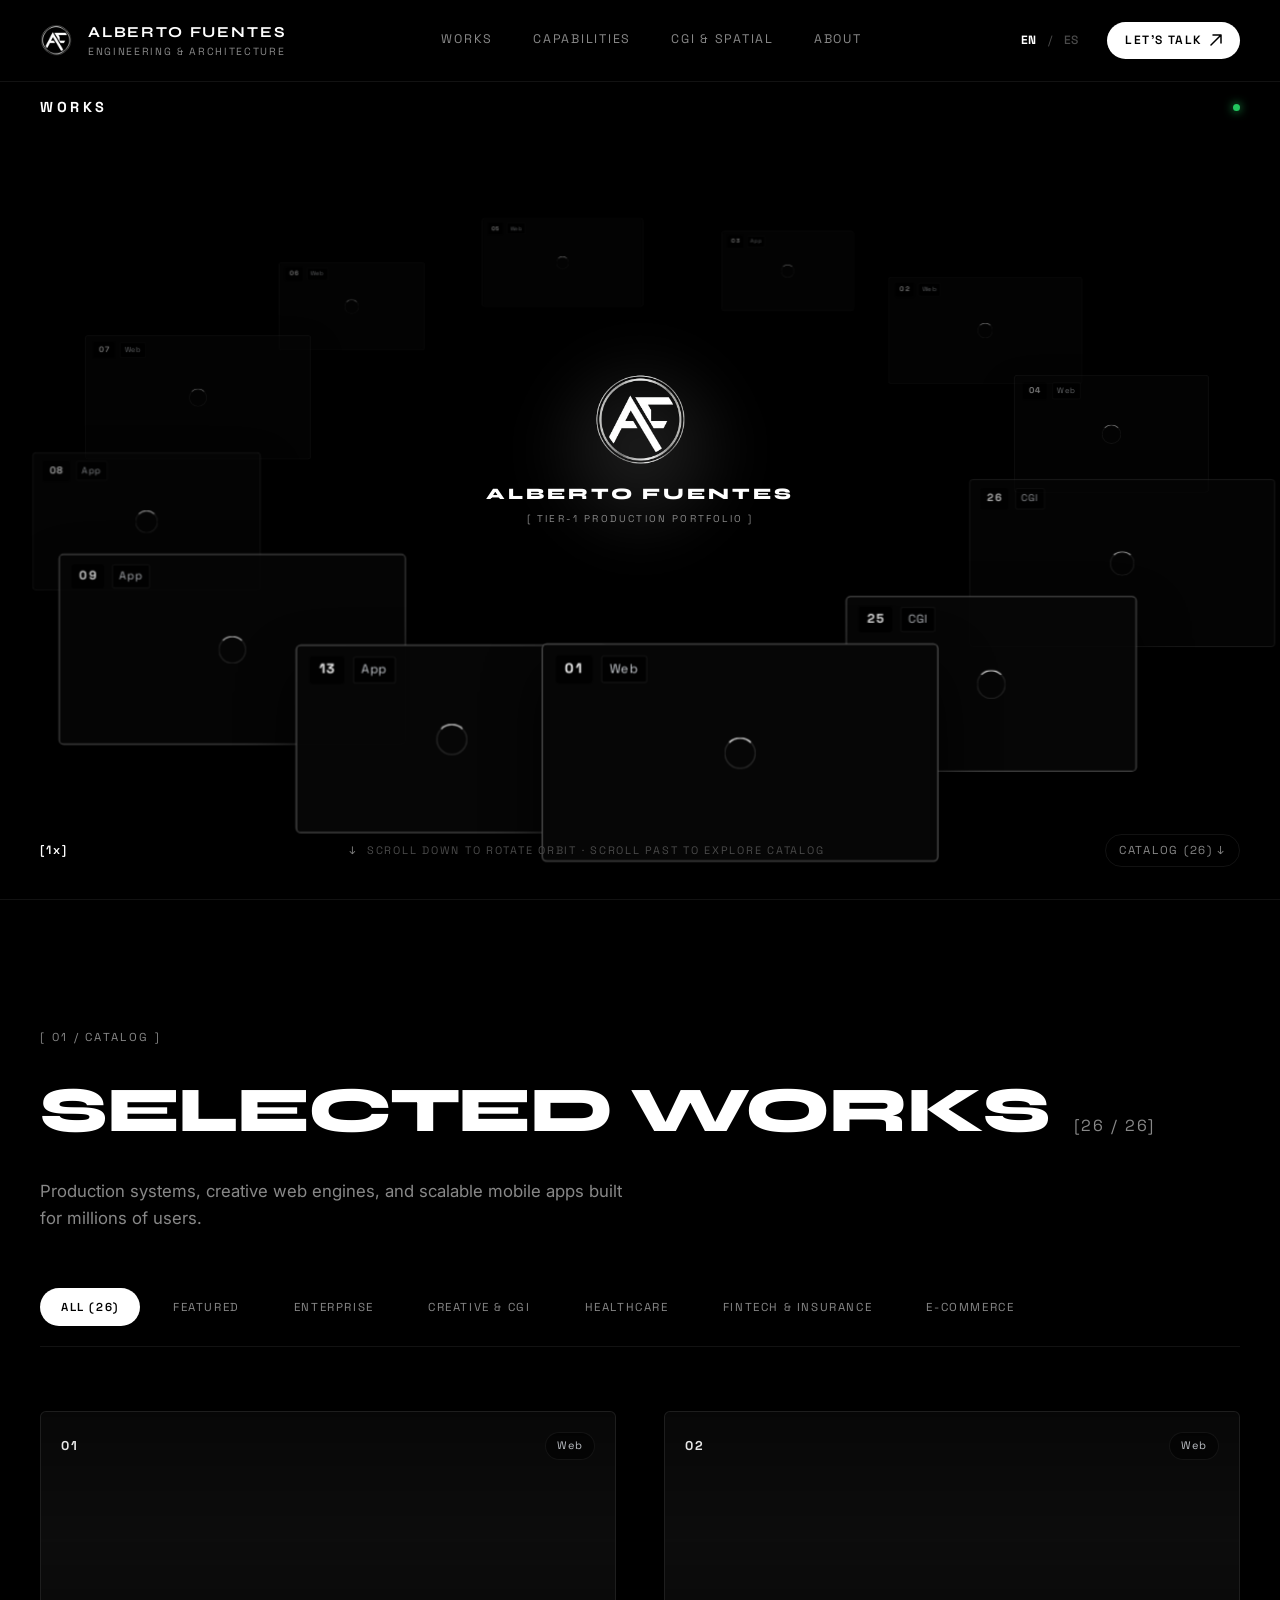
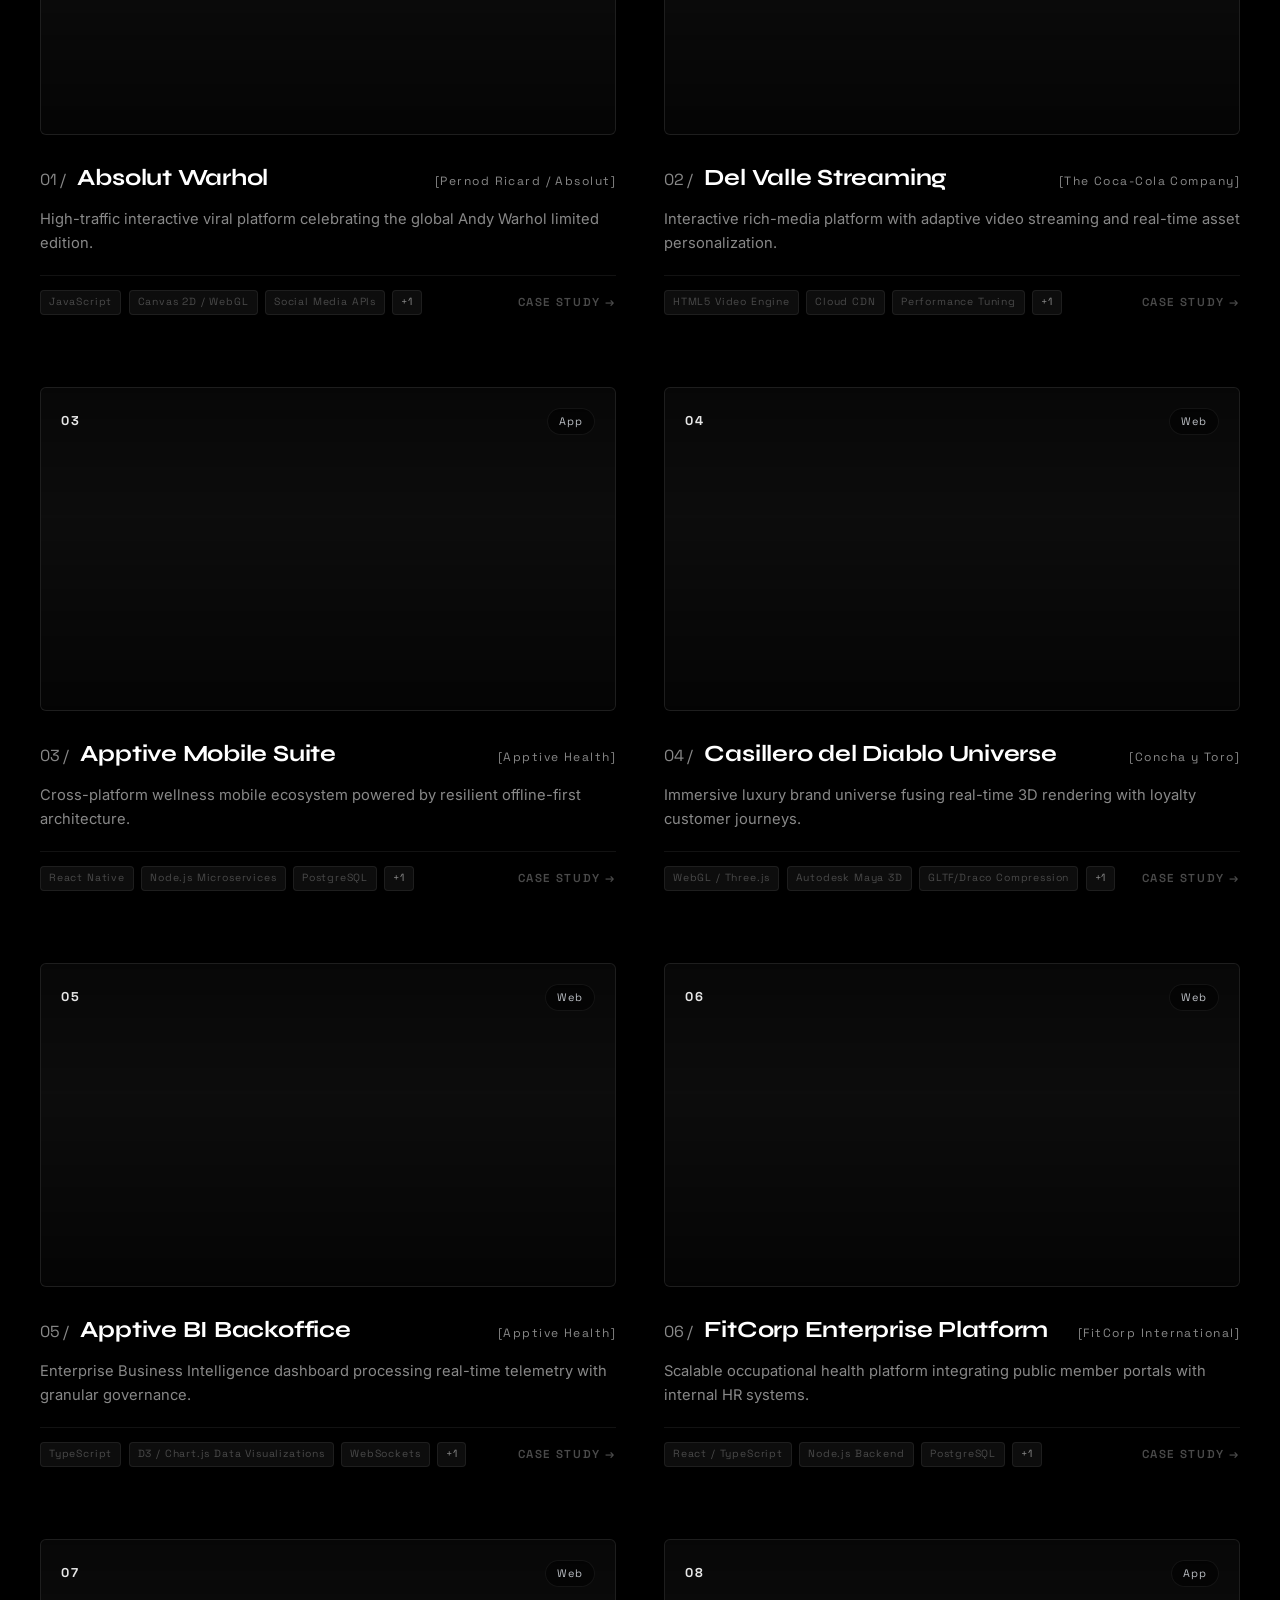
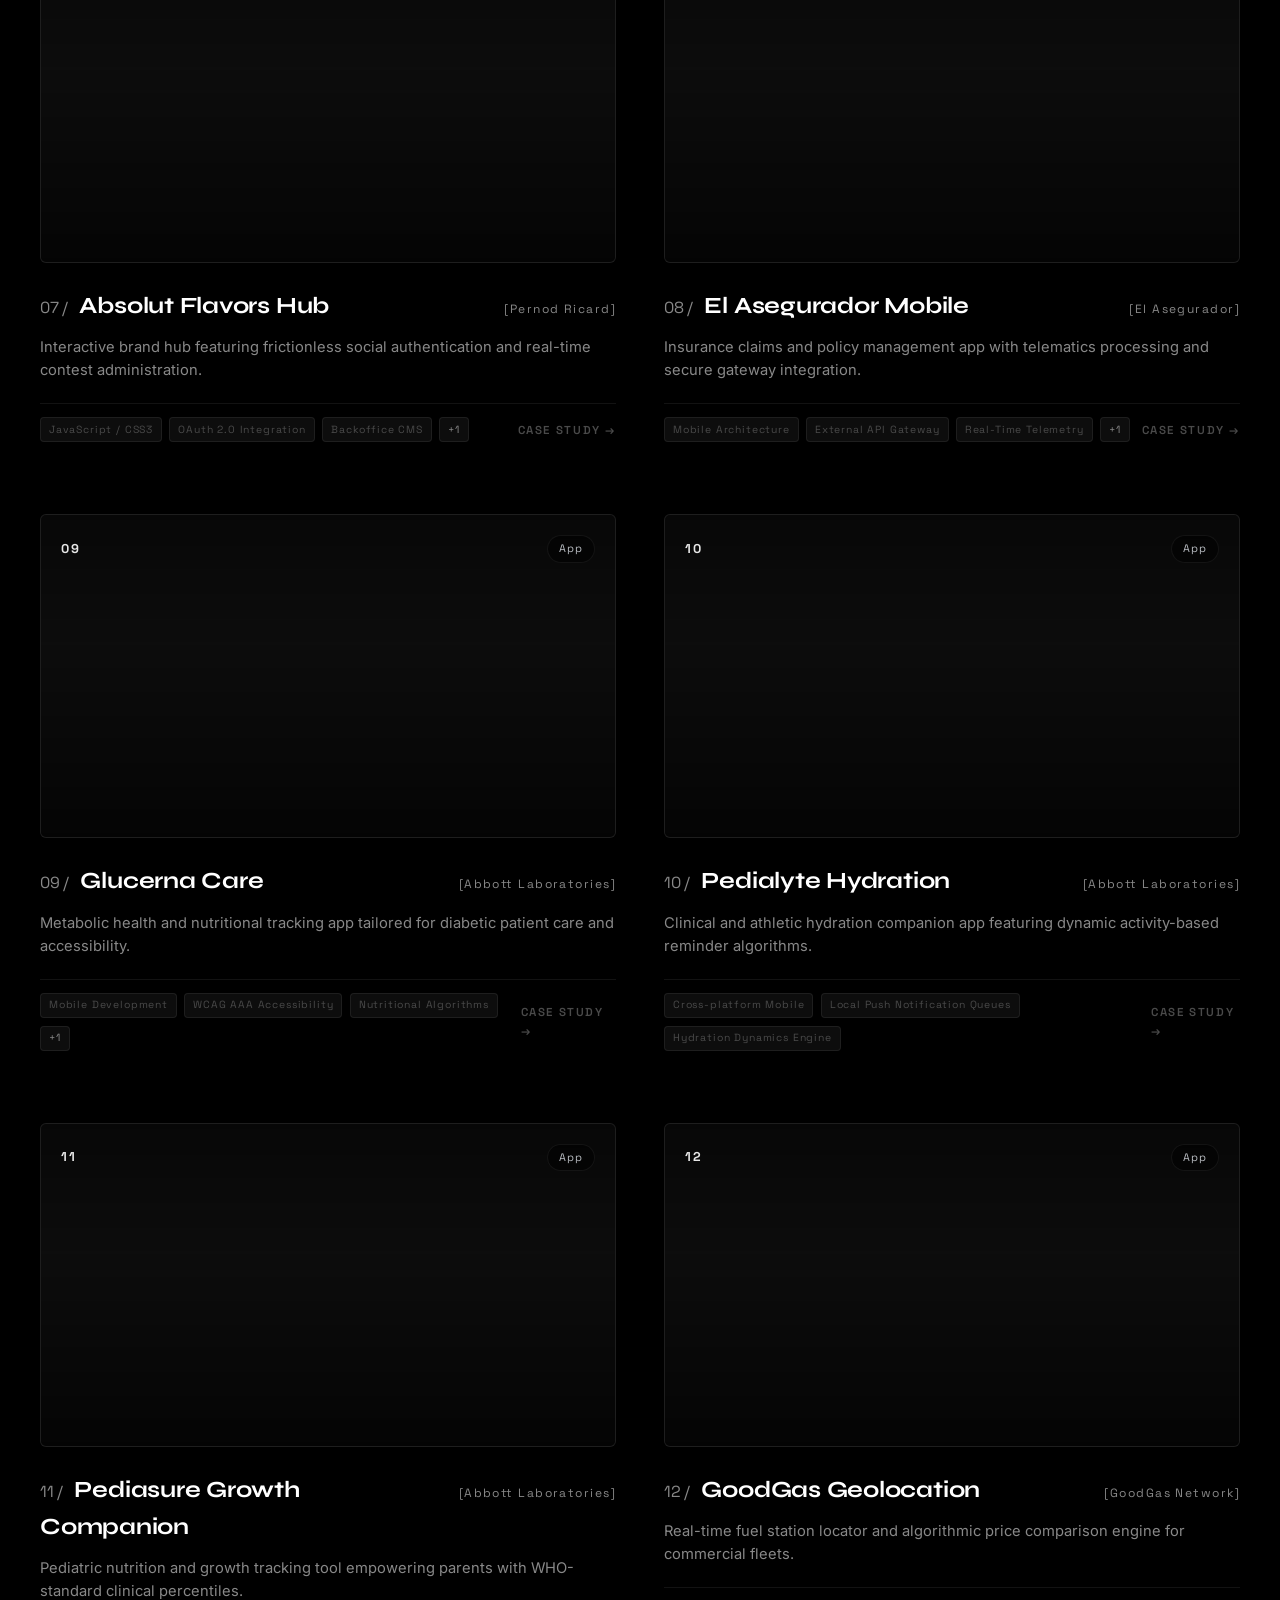
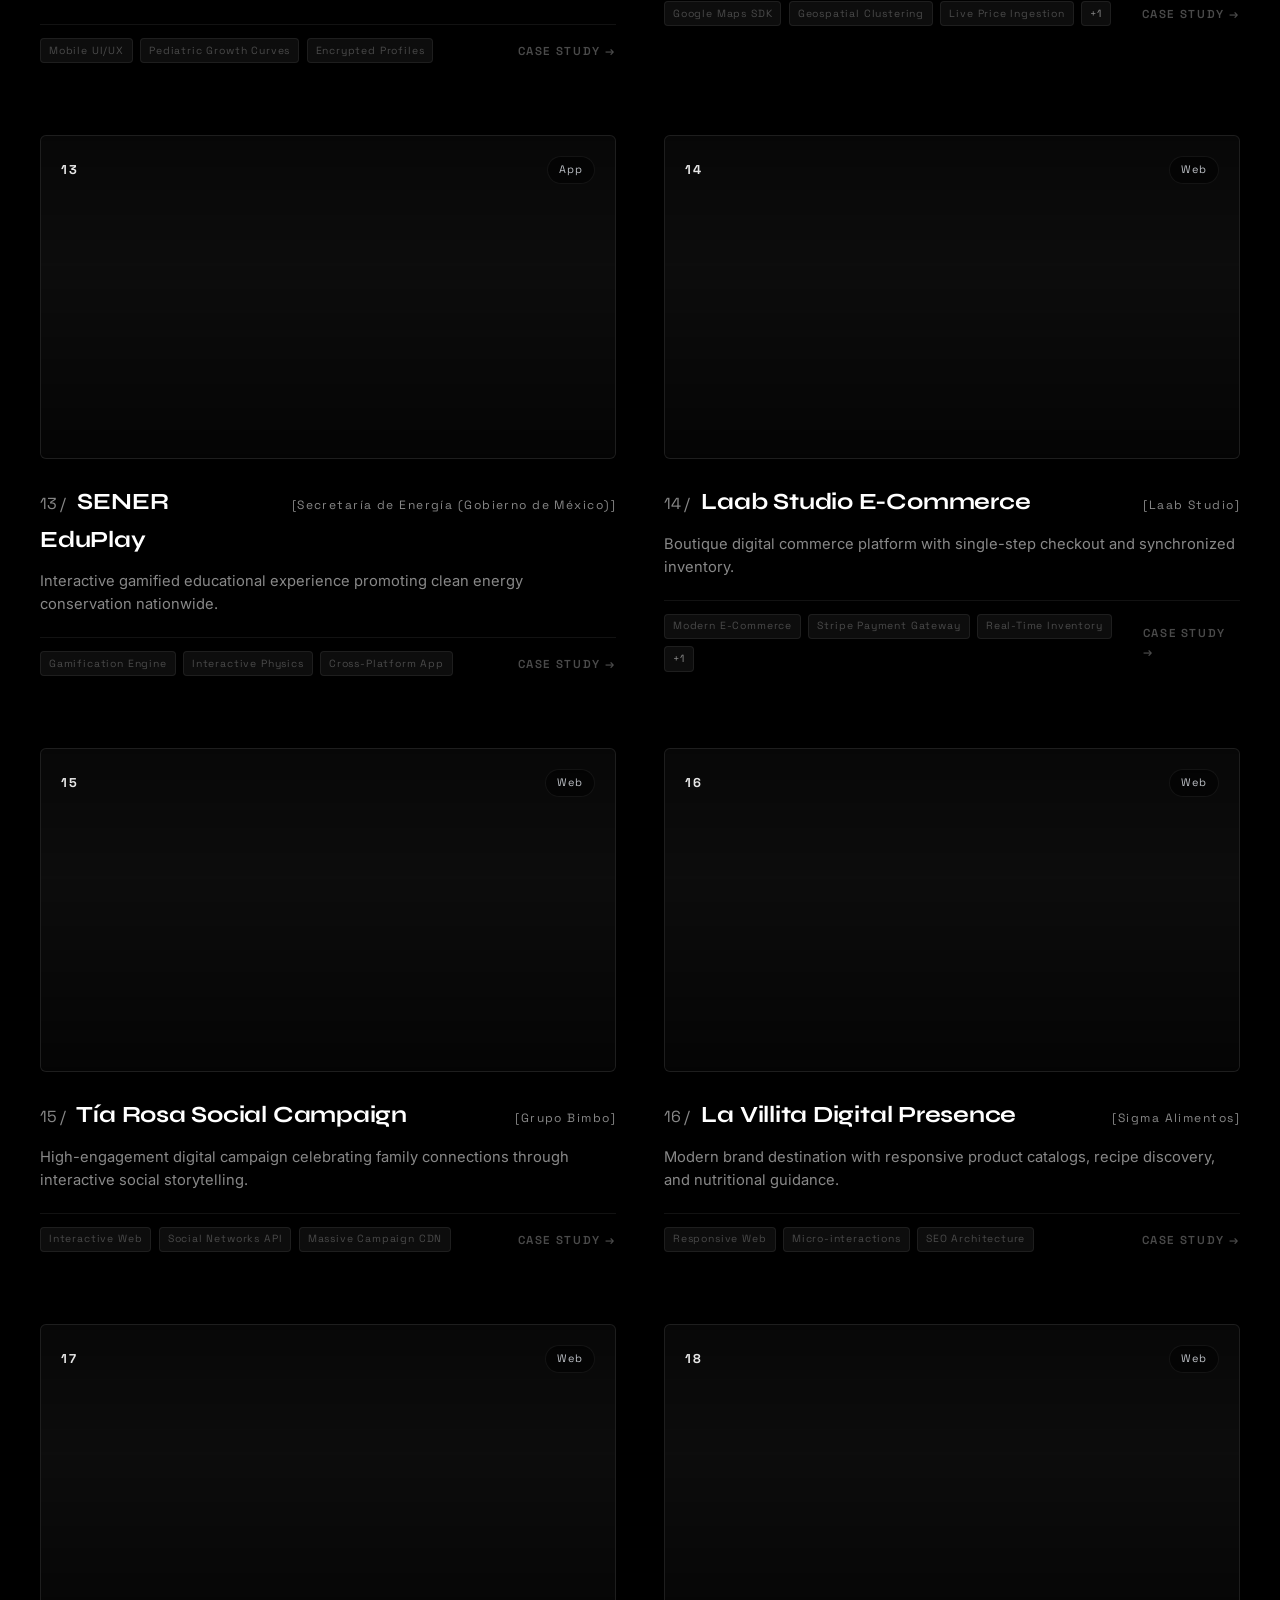
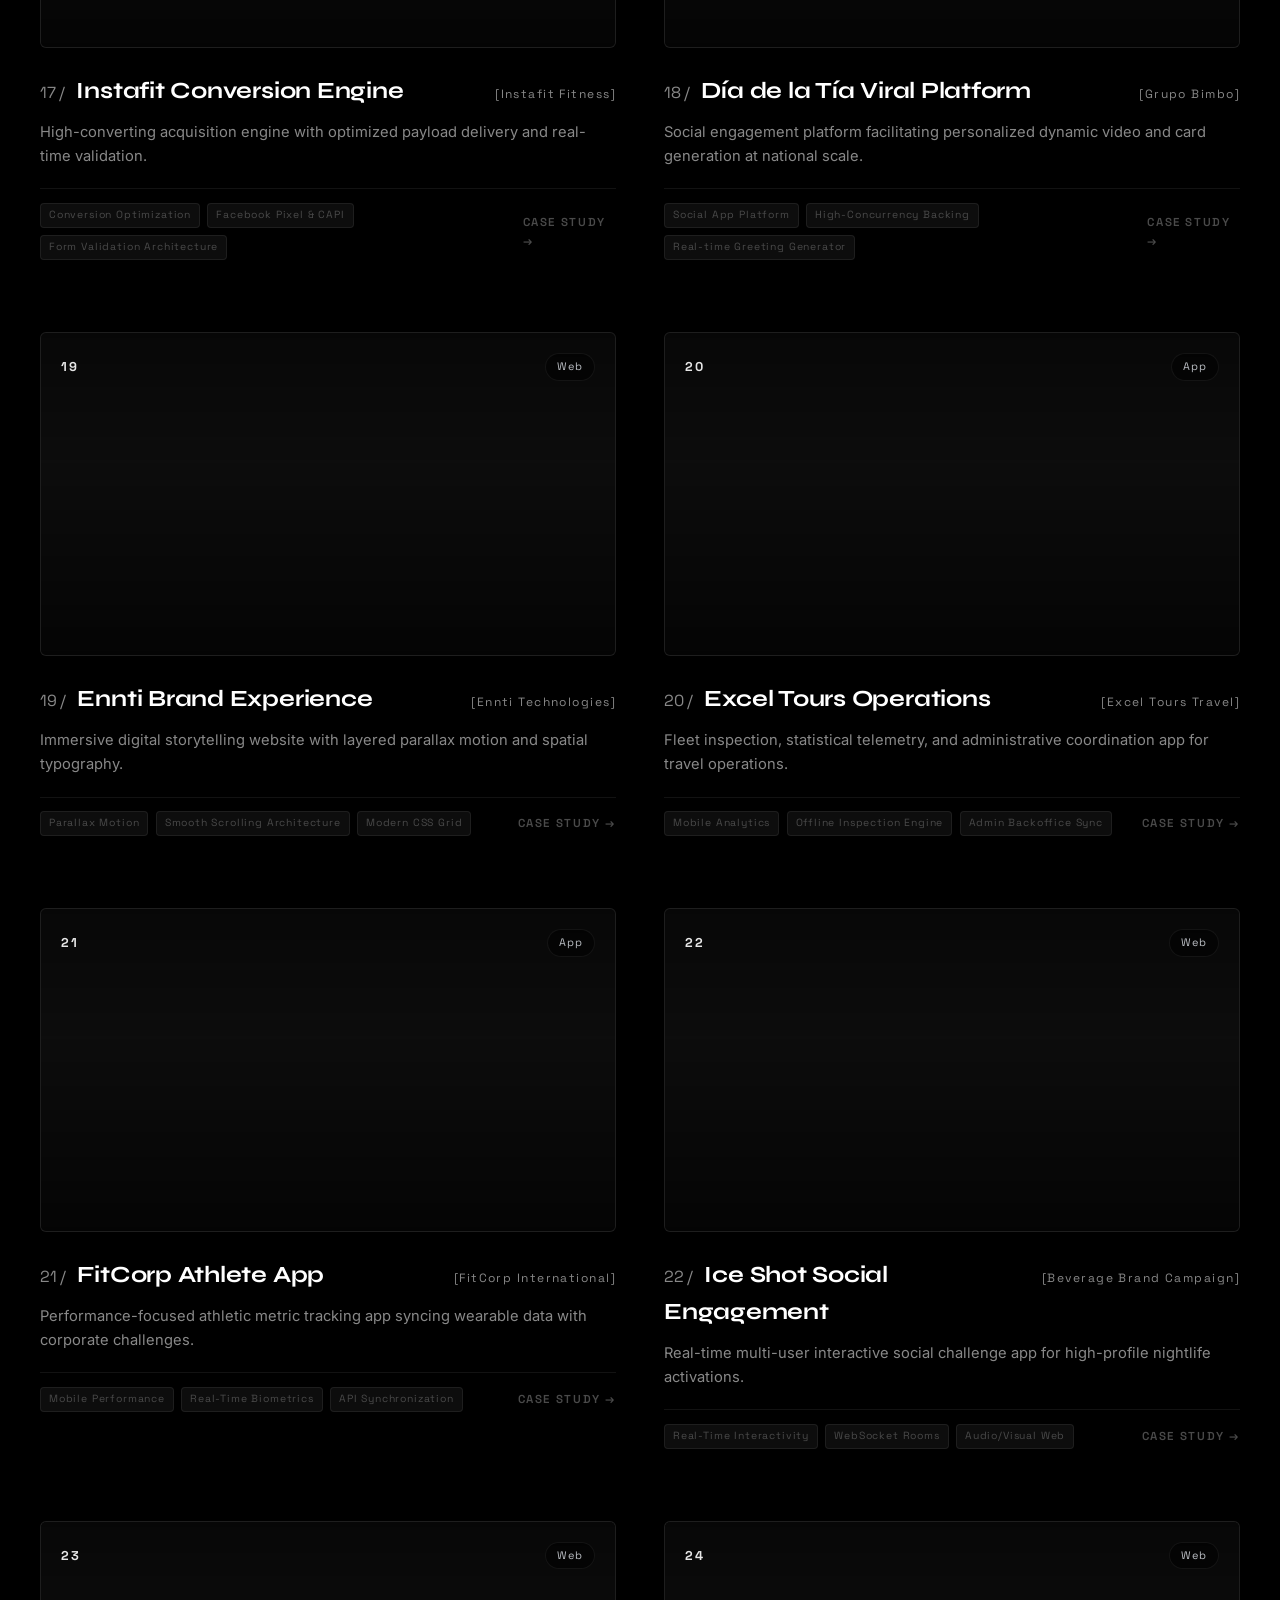
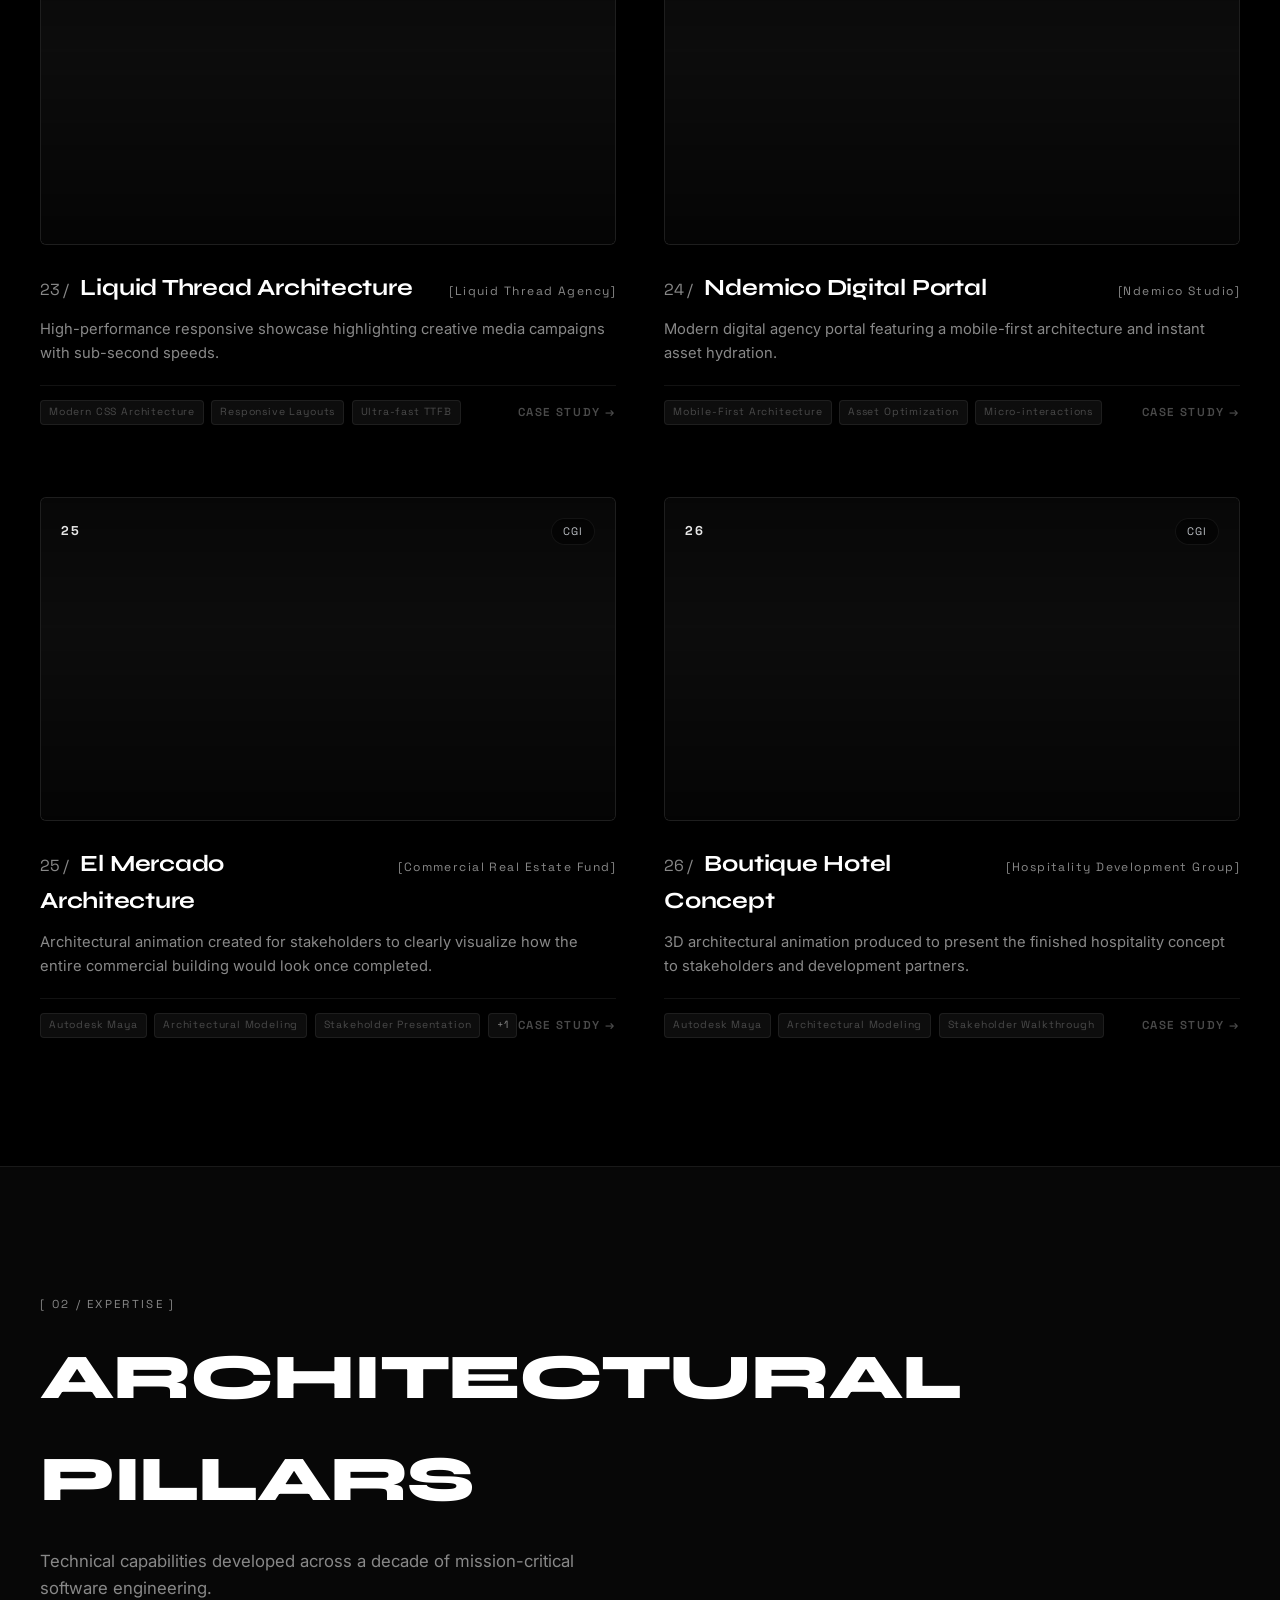
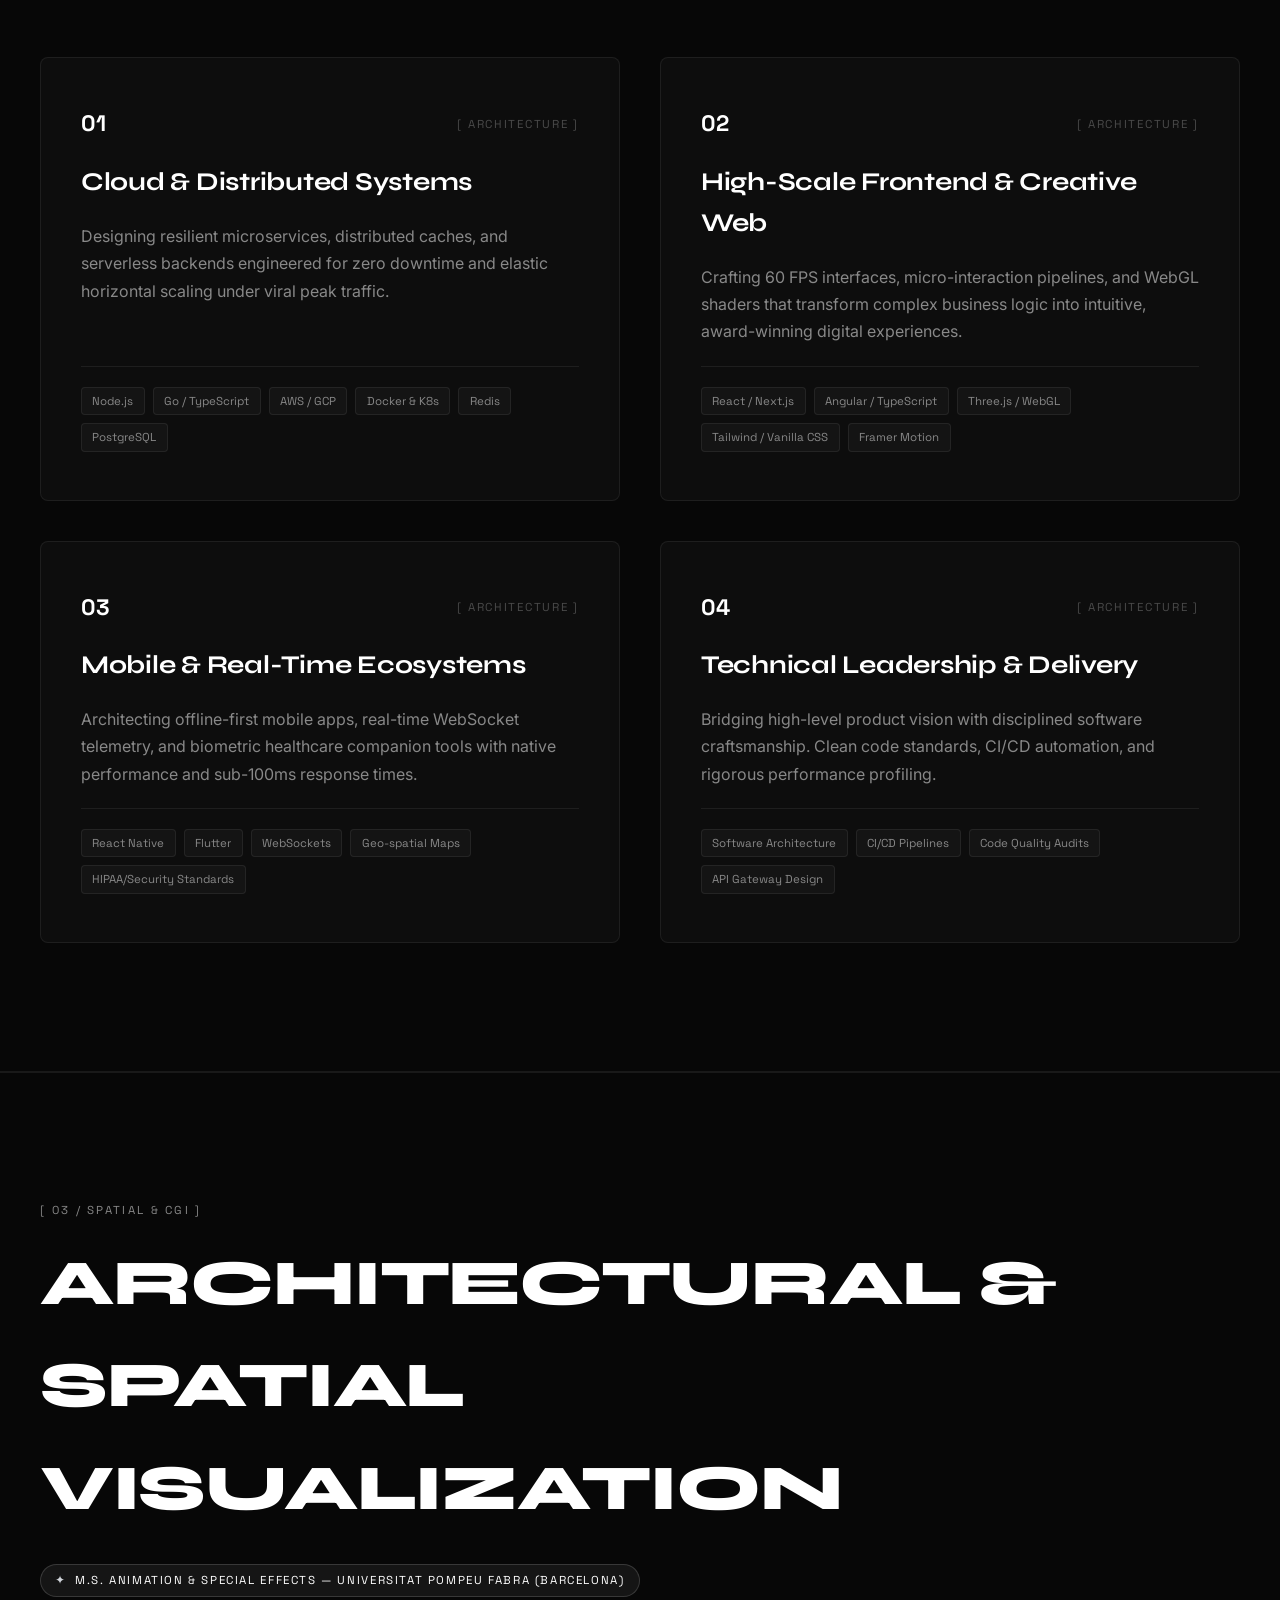
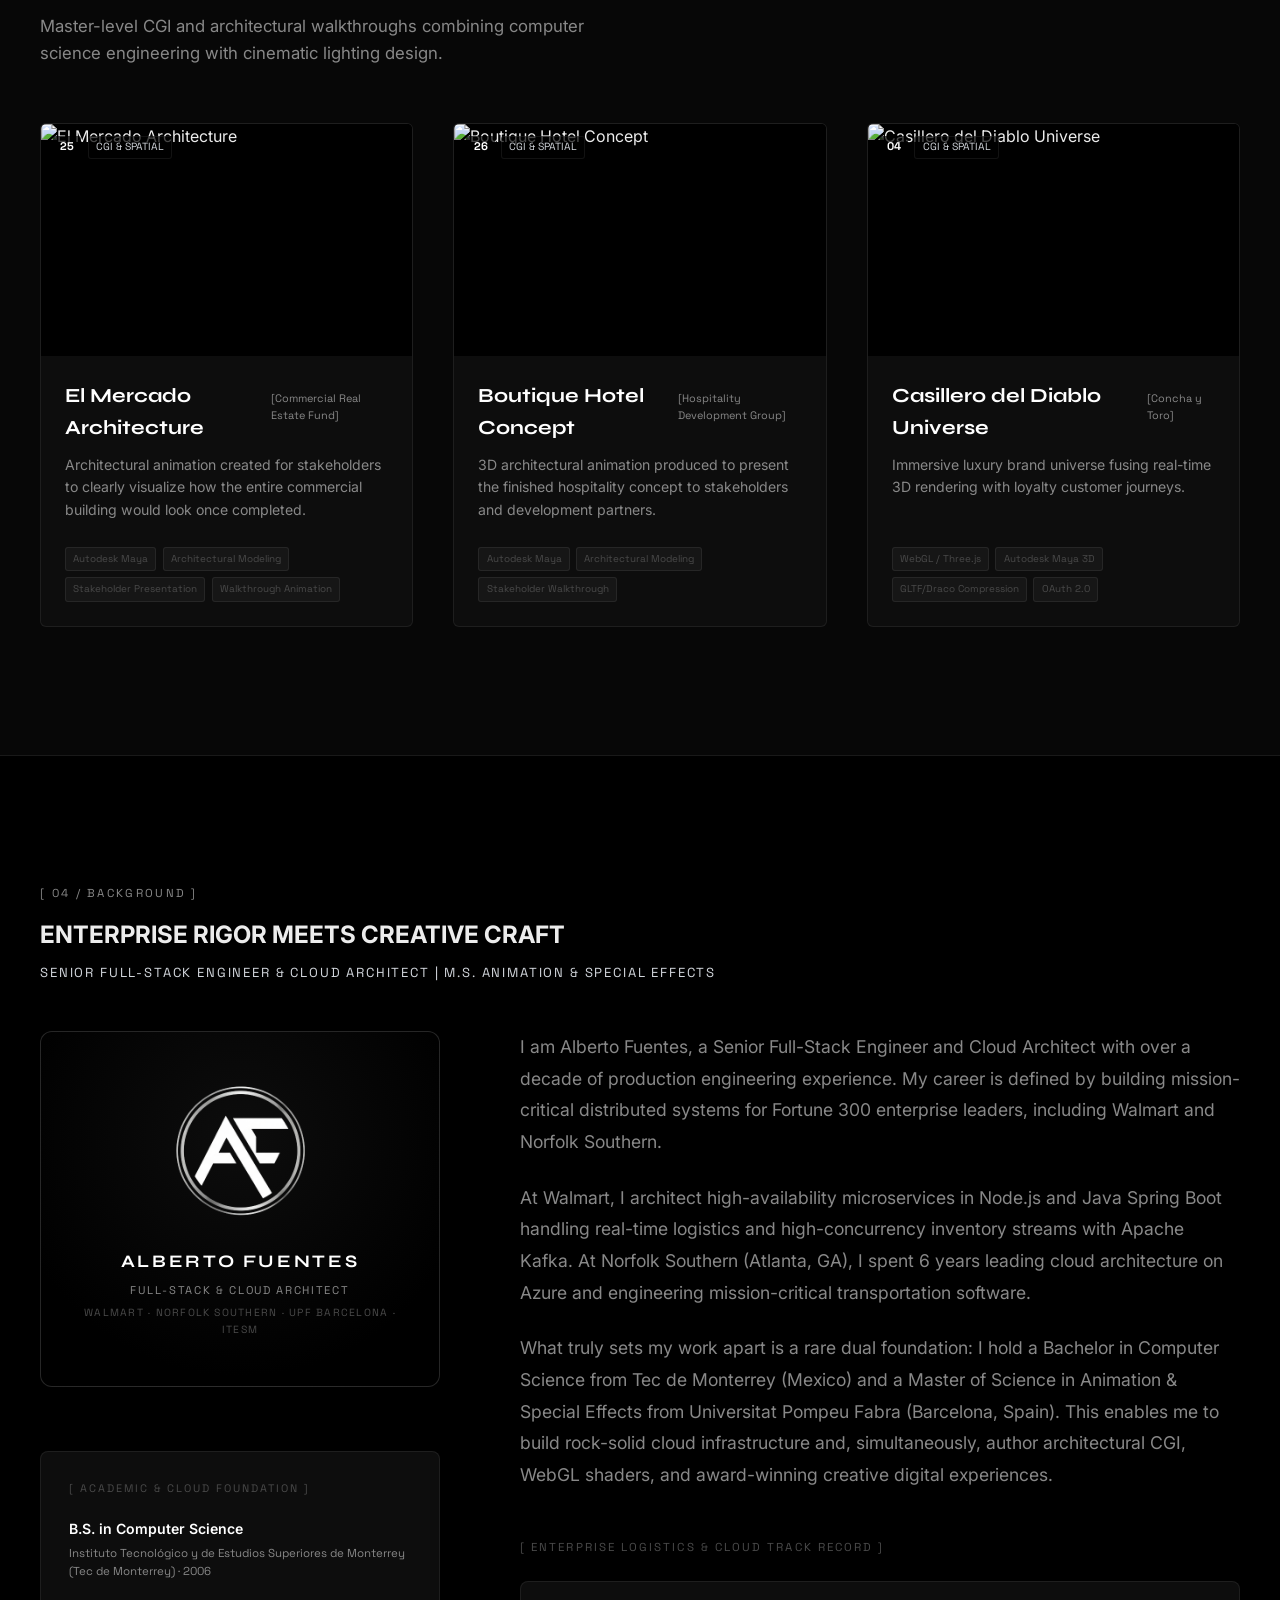
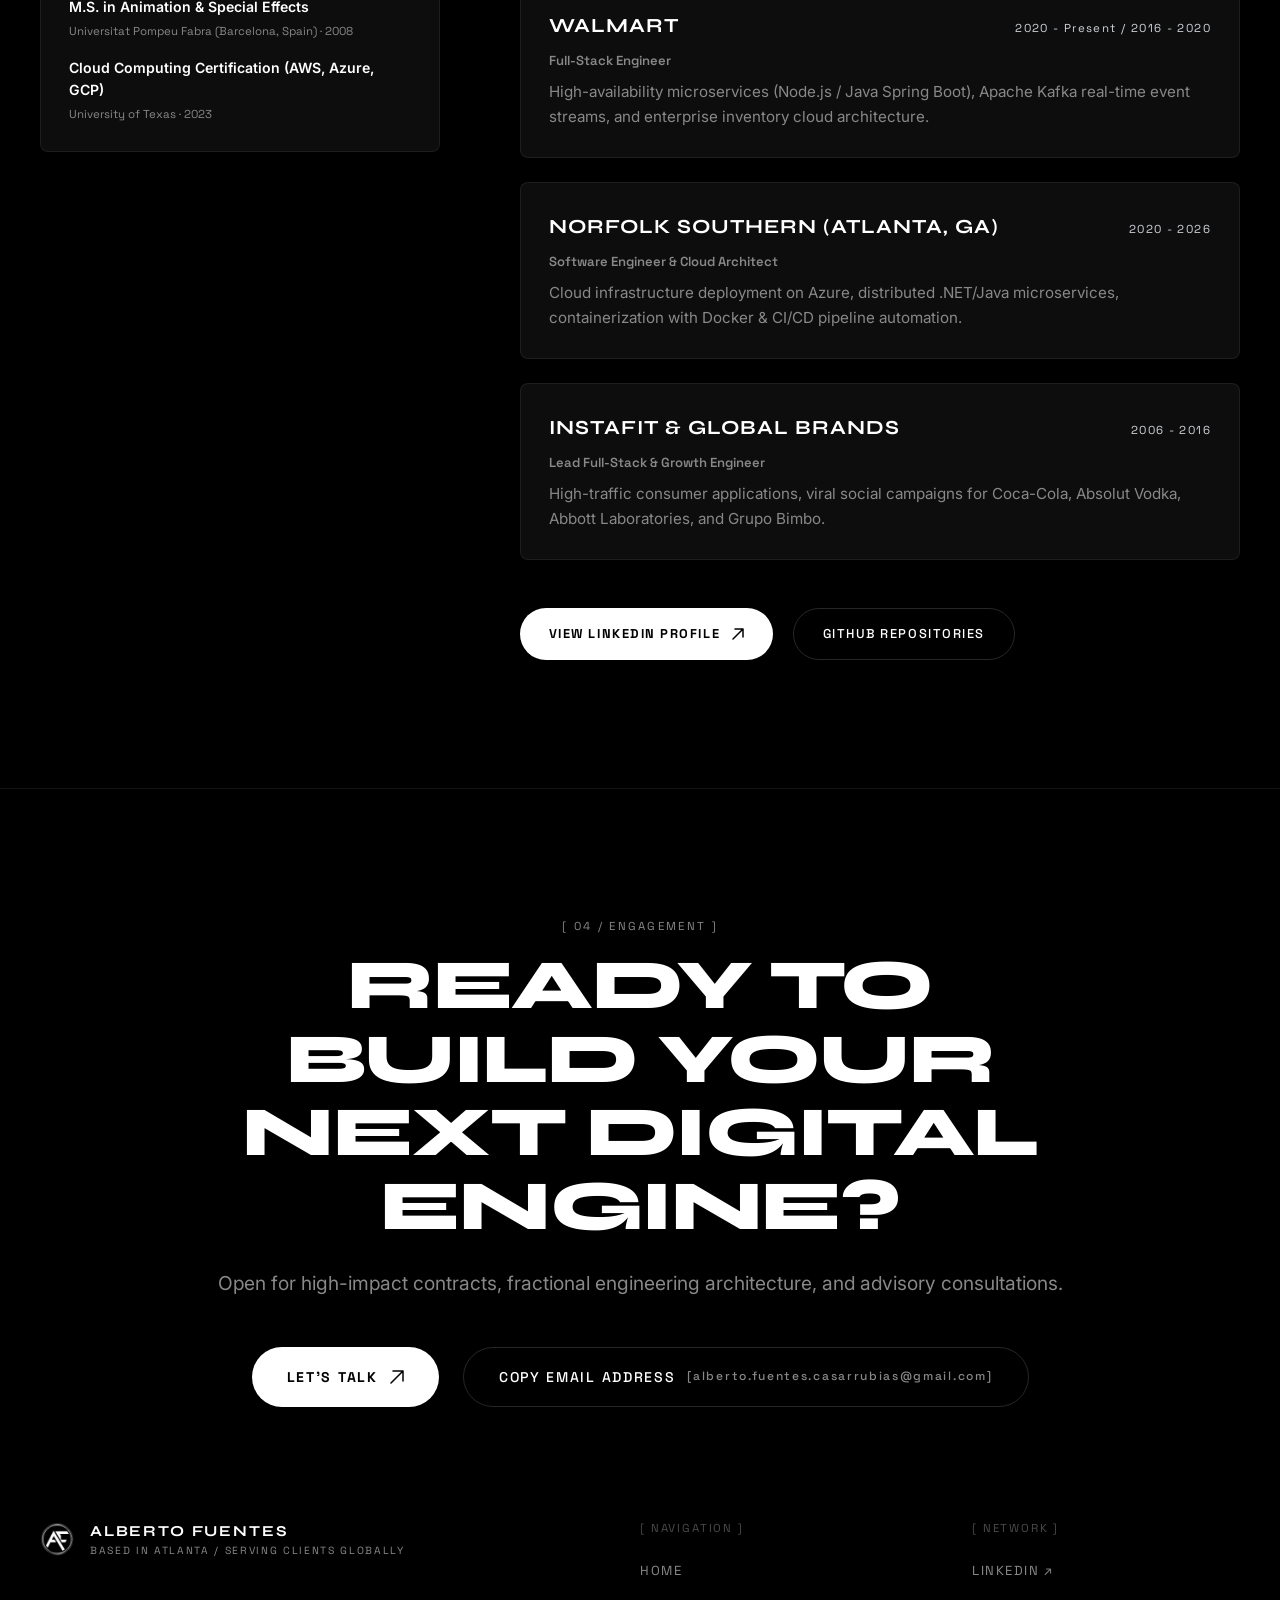
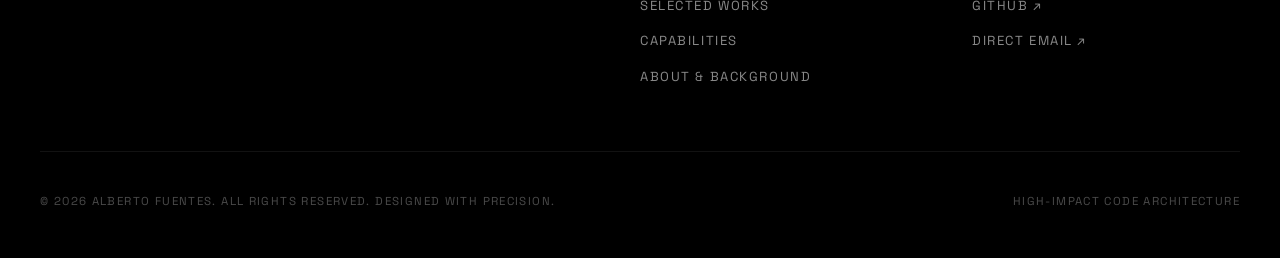
==== commit d8126f5d: "deploy: AlbertoFCasarrubias/alberto-fuentes@08252ffeb07b2d41391331a5e6035d12a91134c9" ====
--- a/index.html
+++ b/index.html
@@ -11,8 +11,8 @@
     <link rel="preconnect" href="https://fonts.googleapis.com">
     <link rel="preconnect" href="https://fonts.gstatic.com" crossorigin>
     <link href="https://fonts.googleapis.com/css2?family=Inter:wght@300;400;500;600;700&family=Space+Grotesk:wght@300;400;500;600;700&family=Syne:wght@500;700;800&display=swap" rel="stylesheet">
-    <script type="module" crossorigin src="./assets/index-CvpDd9il.js"></script>
-    <link rel="stylesheet" crossorigin href="./assets/index-BkvlCF29.css">
+    <script type="module" crossorigin src="./assets/index-5Pc_f5eC.js"></script>
+    <link rel="stylesheet" crossorigin href="./assets/index-BXlkWGGM.css">
   </head>
   <body>
     <div id="root"></div>
--- a/assets/index-BXlkWGGM.css
+++ b/assets/index-BXlkWGGM.css
@@ -0,0 +1 @@
+:root{--bg-pure:#000;--bg-dark:#070707;--bg-surface:#0d0d0d;--bg-surface-elevated:#141414;--border-hairline:#ffffff12;--border-subtle:#ffffff26;--border-bright:#ffffff59;--text-pure:#fff;--text-primary:#ececec;--text-muted:#888;--text-dim:#4a4a4a;--accent-silver:#d1d5db;--accent-platinum:#f3f4f6;--accent-active:#22c55e;--font-editorial:"Syne", sans-serif;--font-mono:"Space Grotesk", monospace;--font-ui:"Inter", -apple-system, BlinkMacSystemFont, "Segoe UI", Roboto, sans-serif;--transition-fast:.2s cubic-bezier(.16, 1, .3, 1);--transition-smooth:.4s cubic-bezier(.16, 1, .3, 1);--transition-slow:.7s cubic-bezier(.16, 1, .3, 1)}*,:before,:after{box-sizing:border-box;margin:0;padding:0}html{scroll-behavior:smooth;background-color:var(--bg-pure);color:var(--text-primary);font-family:var(--font-ui);-webkit-font-smoothing:antialiased;-moz-osx-font-smoothing:grayscale;width:100%;max-width:100vw;overflow-x:hidden}body{background-color:var(--bg-pure);width:100%;max-width:100vw;line-height:1.6;overflow-x:hidden}::-webkit-scrollbar{width:6px}::-webkit-scrollbar-track{background:var(--bg-pure)}::-webkit-scrollbar-thumb{background:#222;border-radius:3px}::-webkit-scrollbar-thumb:hover{background:#444}a{color:inherit;text-decoration:none}button{color:inherit;font:inherit;cursor:pointer;background:0 0;border:none}::selection{background:var(--text-pure);color:var(--bg-pure)}.cipher-header{z-index:1000;-webkit-backdrop-filter:blur(16px);border-bottom:1px solid var(--border-hairline);width:100%;transition:background-color var(--transition-fast), border-color var(--transition-fast);background-color:#000000bf;position:fixed;top:0;left:0}.cipher-header.scrolled{border-bottom-color:var(--border-subtle);background-color:#000000eb}.header-container{justify-content:space-between;align-items:center;max-width:1440px;margin:0 auto;padding:1.25rem 2.5rem;display:flex}.header-brand{align-items:center;gap:1rem;display:flex}.af-logo-wrapper{align-items:center;gap:.75rem;display:flex}.af-logo-svg{transition:transform var(--transition-smooth);display:block}.header-brand:hover .af-logo-svg{transform:scale(1.05)}.brand-text-block{flex-direction:column;display:flex}.brand-title{font-family:var(--font-editorial);letter-spacing:.12em;color:var(--text-pure);font-size:.95rem;font-weight:700}.brand-subtitle{font-family:var(--font-mono);letter-spacing:.16em;color:var(--text-muted);font-size:.65rem}.header-nav{align-items:center;gap:2.5rem;display:flex}.nav-link{font-family:var(--font-mono);letter-spacing:.14em;color:var(--text-muted);transition:color var(--transition-fast);padding:.5rem 0;font-size:.78rem;position:relative}.nav-link:hover{color:var(--text-pure)}.nav-link:after{content:"";background-color:var(--text-pure);width:0;height:1px;transition:width var(--transition-fast);position:absolute;bottom:0;left:0}.nav-link:hover:after{width:100%}.header-actions{align-items:center;gap:1.5rem;display:flex}.lang-switcher{font-family:var(--font-mono);letter-spacing:.1em;align-items:center;gap:.4rem;font-size:.75rem;display:flex}.lang-btn{color:var(--text-dim);transition:color var(--transition-fast);padding:.2rem .3rem;font-weight:500}.lang-btn.active{color:var(--text-pure);font-weight:700}.lang-btn:hover{color:var(--text-primary)}.lang-divider{color:var(--text-dim)}.cta-button-minimal{font-family:var(--font-mono);letter-spacing:.12em;color:var(--bg-pure);background-color:var(--text-pure);transition:transform var(--transition-fast), background-color var(--transition-fast), opacity var(--transition-fast);border-radius:9999px;align-items:center;gap:.5rem;padding:.55rem 1.15rem;font-size:.75rem;font-weight:600;display:inline-flex}.cta-button-minimal:hover{background-color:var(--accent-silver);transform:translateY(-1px)}.mobile-menu-toggle{width:42px;height:42px;color:var(--text-pure);border:1px solid var(--border-hairline);cursor:pointer;transition:background-color var(--transition-fast), border-color var(--transition-fast);background:#ffffff0f;border-radius:8px;flex-shrink:0;justify-content:center;align-items:center;padding:0;display:none}.mobile-menu-toggle:hover,.mobile-menu-toggle:active{border-color:var(--border-subtle);background:#ffffff1f}.mobile-menu-toggle svg{stroke:var(--text-pure);pointer-events:none;display:block}.mobile-nav-drawer{background-color:var(--bg-pure);border-bottom:1px solid var(--border-hairline);font-family:var(--font-mono);letter-spacing:.12em;flex-direction:column;gap:1.5rem;padding:2rem;display:flex}.btn-primary-cipher{background-color:var(--text-pure);color:var(--bg-pure);font-family:var(--font-mono);letter-spacing:.12em;transition:transform var(--transition-fast), background-color var(--transition-fast), box-shadow var(--transition-fast);border-radius:9999px;align-items:center;gap:.75rem;padding:.9rem 1.8rem;font-size:.8rem;font-weight:700;display:inline-flex}.btn-primary-cipher:hover{background-color:var(--accent-silver);transform:translateY(-2px);box-shadow:0 10px 30px #ffffff26}.btn-secondary-cipher{color:var(--text-pure);border:1px solid var(--border-subtle);font-family:var(--font-mono);letter-spacing:.12em;transition:border-color var(--transition-fast), background-color var(--transition-fast), transform var(--transition-fast);background-color:#0000;border-radius:9999px;align-items:center;gap:.75rem;padding:.9rem 1.8rem;font-size:.8rem;font-weight:500;display:inline-flex}.btn-secondary-cipher:hover{border-color:var(--text-pure);background-color:#ffffff0d;transform:translateY(-1px)}.btn-large{padding:1.1rem 2.2rem;font-size:.88rem}.cipher-hero{background:radial-gradient(circle at 50% 15%,#1e1e1e40 0%,#000 70%);align-items:center;min-height:100vh;padding-top:8rem;padding-bottom:5rem;display:flex;position:relative}.hero-container{width:100%;max-width:1440px;margin:0 auto;padding:0 2.5rem}.hero-telemetry{border-bottom:1px solid var(--border-hairline);justify-content:space-between;align-items:center;margin-bottom:2.5rem;padding-bottom:1.25rem;display:flex}.status-pill{font-family:var(--font-mono);letter-spacing:.14em;color:var(--text-muted);align-items:center;gap:.6rem;font-size:.72rem;display:inline-flex}.pulse-dot{background-color:var(--accent-active);width:7px;height:7px;box-shadow:0 0 10px var(--accent-active);border-radius:50%;animation:2s infinite pulse}@keyframes pulse{0%{opacity:.8;transform:scale(.95)}50%{opacity:1;transform:scale(1.3)}to{opacity:.8;transform:scale(.95)}}.telemetry-meta{font-family:var(--font-mono);letter-spacing:.14em;color:var(--text-dim);gap:.6rem;font-size:.72rem;display:flex}.meta-sep{color:var(--border-subtle)}.hero-headline-block{margin-bottom:3.5rem}.hero-giant-title{font-family:var(--font-editorial);letter-spacing:-.03em;text-transform:uppercase;color:var(--text-pure);flex-direction:column;font-size:clamp(2.8rem,7.5vw,6.8rem);font-weight:800;line-height:.95;display:flex}.title-row-italic{color:var(--accent-silver);font-style:italic;font-weight:400}.hero-bottom-grid{grid-template-columns:1.4fr 1fr;align-items:flex-end;gap:3rem;margin-bottom:4rem;display:grid}.hero-subtitle{color:var(--text-muted);max-width:680px;font-size:1.15rem;line-height:1.7}.hero-actions-group{flex-wrap:wrap;justify-content:flex-end;gap:1.25rem;display:flex}.hero-metrics-strip{border-top:1px solid var(--border-hairline);border-bottom:1px solid var(--border-hairline);grid-template-columns:repeat(3,1fr);gap:2rem;margin-bottom:4rem;padding:2.5rem 0;display:grid}.metric-box{flex-direction:column;gap:.35rem;display:flex}.metric-value{font-family:var(--font-mono);color:var(--text-pure);letter-spacing:-.02em;font-size:clamp(1.8rem,3.5vw,2.5rem);font-weight:700}.metric-label{font-family:var(--font-mono);letter-spacing:.12em;color:var(--text-muted);text-transform:uppercase;font-size:.72rem}.hero-showreel-card{border:1px solid var(--border-hairline);background-color:var(--bg-surface);border-radius:8px;overflow:hidden}.showreel-media-wrapper{aspect-ratio:21/9;background-color:#000;width:100%;position:relative;overflow:hidden}.showreel-video{object-fit:cover;opacity:.85;width:100%;height:100%;transition:opacity var(--transition-slow), transform var(--transition-slow)}.hero-showreel-card:hover .showreel-video{opacity:1;transform:scale(1.02)}.showreel-overlay{background:linear-gradient(#0000 0%,#000000d9 100%);justify-content:space-between;align-items:center;width:100%;padding:1.5rem 2rem;display:flex;position:absolute;bottom:0;left:0}.showreel-badge{align-items:center;gap:.85rem;display:flex}.badge-tag{font-family:var(--font-mono);letter-spacing:.15em;color:var(--text-pure);font-size:.75rem}.badge-title{font-family:var(--font-editorial);letter-spacing:.08em;color:var(--accent-silver);text-transform:uppercase;font-size:.9rem}.showreel-status{font-family:var(--font-mono);letter-spacing:.15em;color:var(--text-muted);font-size:.7rem}.cipher-works-section{background-color:var(--bg-pure);padding:8rem 0}.works-container{max-width:1440px;margin:0 auto;padding:0 2.5rem}.section-header-block{margin-bottom:3.5rem}.section-pre-title{font-family:var(--font-mono);letter-spacing:.2em;color:var(--text-muted);text-transform:uppercase;margin-bottom:.85rem;font-size:.72rem}.section-main-heading-row{align-items:baseline;gap:1.5rem;margin-bottom:1rem;display:flex}.section-title{font-family:var(--font-editorial);letter-spacing:-.02em;color:var(--text-pure);text-transform:uppercase;font-size:clamp(2.2rem,5vw,4rem);font-weight:800}.total-projects-counter{font-family:var(--font-mono);letter-spacing:.12em;color:var(--text-muted);font-size:1rem}.section-subtext{color:var(--text-muted);max-width:600px;font-size:1.05rem}.cipher-filters-bar{border-bottom:1px solid var(--border-hairline);margin-bottom:4rem;padding-bottom:1.25rem;overflow-x:auto}.filters-scroll-track{gap:.75rem;min-width:max-content;display:flex}.filter-tab-btn{font-family:var(--font-mono);letter-spacing:.14em;color:var(--text-muted);transition:all var(--transition-fast);border:1px solid #0000;border-radius:9999px;padding:.55rem 1.25rem;font-size:.72rem}.filter-tab-btn:hover{color:var(--text-pure);background-color:#ffffff0d}.filter-tab-btn.active{color:var(--bg-pure);background-color:var(--text-pure);font-weight:600}.cipher-projects-grid{grid-template-columns:repeat(2,1fr);gap:4.5rem 3rem;display:grid}.cipher-project-card{cursor:pointer;flex-direction:column;display:flex}.project-media-frame{aspect-ratio:16/9;background-color:var(--bg-surface);border:1px solid var(--border-hairline);border-radius:6px;width:100%;margin-bottom:1.5rem;position:relative;overflow:hidden}.project-img-poster{object-fit:cover;width:100%;height:100%;transition:transform var(--transition-smooth), opacity var(--transition-fast);position:absolute;top:0;left:0}.project-img-poster.fade-out{opacity:0}.project-video-preview{object-fit:cover;width:100%;height:100%;position:absolute;top:0;left:0}.cipher-project-card:hover .project-img-poster{transform:scale(1.04)}.project-media-overlay{opacity:.9;width:100%;height:100%;transition:opacity var(--transition-fast);z-index:2;background:linear-gradient(#00000073 0%,#0000 40%,#000000b3 100%);flex-direction:column;justify-content:space-between;padding:1.25rem;display:flex;position:absolute;top:0;left:0}.overlay-top{justify-content:space-between;align-items:center;display:flex}.media-index{font-family:var(--font-mono);letter-spacing:.15em;color:var(--text-pure);font-size:.8rem;font-weight:700}.media-type-pill{font-family:var(--font-mono);letter-spacing:.12em;border:1px solid var(--border-hairline);color:var(--accent-silver);background-color:#000000a6;border-radius:9999px;padding:.25rem .65rem;font-size:.68rem}.overlay-center{opacity:0;transition:all var(--transition-fast);justify-content:center;align-items:center;display:flex;transform:translateY(8px)}.cipher-project-card:hover .overlay-center{opacity:1;transform:translateY(0)}.explore-badge{font-family:var(--font-mono);letter-spacing:.14em;background-color:var(--text-pure);color:var(--bg-pure);border-radius:9999px;align-items:center;gap:.5rem;padding:.55rem 1.2rem;font-size:.72rem;font-weight:700;display:inline-flex}.project-info-block{flex-direction:column;gap:.75rem;display:flex}.info-header-row{justify-content:space-between;align-items:baseline;gap:1rem;display:flex}.project-card-title{font-family:var(--font-editorial);color:var(--text-pure);letter-spacing:-.01em;transition:color var(--transition-fast);font-size:1.45rem;font-weight:700}.cipher-project-card:hover .project-card-title{color:var(--accent-silver)}.num-prefix{font-family:var(--font-mono);color:var(--text-muted);margin-right:.35rem;font-size:1rem;font-weight:400}.client-badge{font-family:var(--font-mono);letter-spacing:.12em;color:var(--text-muted);white-space:nowrap;font-size:.75rem}.project-card-summary{color:var(--text-muted);font-size:.92rem;line-height:1.6}.project-card-footer{border-top:1px solid var(--border-hairline);justify-content:space-between;align-items:center;margin-top:.5rem;padding-top:.85rem;display:flex}.stack-pill-row{flex-wrap:wrap;gap:.45rem;display:flex}.tech-pill{font-family:var(--font-mono);letter-spacing:.08em;color:var(--text-dim);background-color:var(--bg-surface);border:1px solid var(--border-hairline);border-radius:4px;padding:.2rem .5rem;font-size:.65rem}.tech-pill-more{color:var(--text-muted)}.open-link-indicator{font-family:var(--font-mono);letter-spacing:.14em;color:var(--text-dim);transition:color var(--transition-fast), transform var(--transition-fast);font-size:.72rem;font-weight:600}.cipher-project-card:hover .open-link-indicator{color:var(--text-pure);transform:translate(3px)}.cipher-modal-backdrop{z-index:200000;-webkit-backdrop-filter:blur(25px);-webkit-overflow-scrolling:touch;background-color:#000000eb;justify-content:center;align-items:flex-start;width:100vw;height:100vh;padding:3rem 1.25rem 2rem;display:flex;position:fixed;inset:0;overflow-y:auto}.cipher-modal-dialog{background-color:var(--bg-dark);border:1px solid var(--border-subtle);border-radius:12px;width:100%;max-width:1040px;max-height:90vh;margin:auto;animation:.3s cubic-bezier(.16,1,.3,1) slideUp;position:relative;overflow-y:auto;box-shadow:0 30px 80px #000c}@keyframes slideUp{0%{opacity:0;transform:translateY(24px)}to{opacity:1;transform:translateY(0)}}.modal-top-bar{border-bottom:1px solid var(--border-hairline);-webkit-backdrop-filter:blur(10px);backdrop-filter:blur(10px);z-index:10;background-color:#070707f2;justify-content:space-between;align-items:center;padding:1.5rem 2.25rem;display:flex;position:sticky;top:0}.modal-badge-group{align-items:center;gap:.85rem;display:flex}.modal-meta-index{font-family:var(--font-mono);color:var(--text-pure);font-size:.9rem;font-weight:700}.modal-badge-text{font-family:var(--font-mono);letter-spacing:.16em;color:var(--text-muted);font-size:.72rem}.modal-close-btn{font-family:var(--font-mono);letter-spacing:.14em;color:var(--text-muted);transition:color var(--transition-fast);align-items:center;gap:.6rem;padding:.4rem .6rem;font-size:.75rem;display:flex}.modal-close-btn:hover{color:var(--text-pure)}.close-x{font-size:1rem}.video-loader-overlay{z-index:5;background:radial-gradient(circle,#151515 0%,#050505 100%);flex-direction:column;justify-content:center;align-items:center;gap:1.25rem;width:100%;height:100%;transition:opacity .3s;display:flex;position:absolute;top:0;left:0}.loader-pulse-ring{border:1px solid #fff3;border-radius:50%;width:90px;height:90px;animation:1.8s cubic-bezier(.215,.61,.355,1) infinite pulseRing;position:absolute}@keyframes pulseRing{0%{opacity:.8;transform:scale(.6)}to{opacity:0;transform:scale(1.4)}}.loader-spinner{border:2px solid #ffffff1a;border-top-color:var(--text-pure);border-radius:50%;width:38px;height:38px;animation:.85s linear infinite spin}@keyframes spin{to{transform:rotate(360deg)}}.loader-text{font-family:var(--font-mono);letter-spacing:.2em;color:var(--text-muted);text-transform:uppercase;font-size:.68rem}.modal-video-element.video-buffering{opacity:0}.modal-video-element.video-ready{opacity:1;transition:opacity .45s ease-in}.card-buffer-loader{z-index:2;background:#0a0a0ab3;justify-content:center;align-items:center;width:100%;height:100%;display:flex;position:absolute;top:0;left:0}.buffer-spinner{border:1.5px solid #ffffff26;border-top-color:var(--text-pure);border-radius:50%;width:24px;height:24px;animation:.75s linear infinite spin}.constellation-video.loading{opacity:.35}.constellation-video.loaded{opacity:1;transition:opacity .4s}.card-mini-loader{border:1px solid var(--border-hairline);z-index:5;font-family:var(--font-mono);letter-spacing:.12em;color:var(--text-muted);background:#000000bf;border-radius:9999px;align-items:center;gap:.4rem;padding:.2rem .5rem;font-size:.62rem;display:flex;position:absolute;top:.75rem;right:.75rem}.mini-loader-dot{background-color:#eab308;border-radius:50%;width:5px;height:5px;animation:1s infinite pulse}.modal-media-stage{aspect-ratio:16/9;background-color:#000;width:100%;position:relative;overflow:hidden}.modal-video-element,.modal-image-fallback{object-fit:cover;width:100%;height:100%}.modal-content-body{padding:3rem 2.5rem}.modal-header-hero{border-bottom:1px solid var(--border-hairline);margin-bottom:3.5rem;padding-bottom:2.5rem}.modal-category-label{font-family:var(--font-mono);letter-spacing:.15em;color:var(--text-muted);text-transform:uppercase;font-size:.75rem}.modal-project-title{font-family:var(--font-editorial);color:var(--text-pure);letter-spacing:-.02em;margin-top:.4rem;margin-bottom:2rem;font-size:clamp(2rem,4vw,3.2rem);font-weight:800}.modal-meta-grid{grid-template-columns:repeat(3,1fr);gap:2rem;display:grid}.meta-col{flex-direction:column;gap:.35rem;display:flex}.meta-col-title{font-family:var(--font-mono);letter-spacing:.16em;color:var(--text-dim);text-transform:uppercase;font-size:.68rem}.meta-col-val{color:var(--text-primary);font-size:.95rem;font-weight:600}.modal-stack-tags{flex-wrap:wrap;gap:.4rem;display:flex}.modal-tech-tag{font-family:var(--font-mono);background-color:var(--bg-surface-elevated);border:1px solid var(--border-hairline);color:var(--accent-silver);border-radius:4px;padding:.2rem .5rem;font-size:.65rem}.modal-star-container{flex-direction:column;gap:2.5rem;display:flex}.star-card{background-color:var(--bg-surface);border:1px solid var(--border-hairline);border-radius:8px;padding:2rem;position:relative}.star-card-header{align-items:center;gap:1rem;margin-bottom:1rem;display:flex}.star-step-num{font-family:var(--font-mono);color:var(--text-pure);font-size:1.1rem;font-weight:700}.star-step-title{font-family:var(--font-mono);letter-spacing:.16em;color:var(--accent-silver);text-transform:uppercase;font-size:.8rem}.star-step-content{color:var(--text-muted);font-size:1.05rem;line-height:1.75}.modal-footer-bar{border-top:1px solid var(--border-hairline);background-color:var(--bg-surface);justify-content:space-between;align-items:center;padding:1.5rem 2.5rem;display:flex}.cipher-capabilities-section{background-color:var(--bg-dark);border-top:1px solid var(--border-hairline);border-bottom:1px solid var(--border-hairline);padding:8rem 0}.capabilities-container{max-width:1440px;margin:0 auto;padding:0 2.5rem}.pillars-grid{grid-template-columns:repeat(2,1fr);gap:2.5rem;display:grid}.pillar-card{background-color:var(--bg-surface);border:1px solid var(--border-hairline);transition:border-color var(--transition-fast), transform var(--transition-fast);border-radius:8px;flex-direction:column;gap:1.25rem;padding:3rem 2.5rem;display:flex}.pillar-card:hover{border-color:var(--border-subtle);transform:translateY(-2px)}.pillar-header{justify-content:space-between;align-items:center;display:flex}.pillar-num{font-family:var(--font-mono);color:var(--text-pure);font-size:1.4rem;font-weight:700}.pillar-bracket{font-family:var(--font-mono);letter-spacing:.15em;color:var(--text-dim);font-size:.72rem}.pillar-title{font-family:var(--font-editorial);color:var(--text-pure);letter-spacing:-.01em;font-size:1.6rem;font-weight:700}.pillar-description{color:var(--text-muted);font-size:1rem;line-height:1.7}.pillar-tags-row{border-top:1px solid var(--border-hairline);flex-wrap:wrap;gap:.5rem;margin-top:auto;padding-top:1.25rem;display:flex}.pillar-tag{font-family:var(--font-mono);color:var(--text-muted);border:1px solid var(--border-hairline);background-color:#ffffff08;border-radius:4px;padding:.25rem .65rem;font-size:.72rem}.cipher-about-section{background-color:var(--bg-pure);padding:8rem 0}.about-container{max-width:1440px;margin:0 auto;padding:0 2.5rem}.about-grid{grid-template-columns:400px 1fr;align-items:flex-start;gap:5rem;display:grid}.about-visual-col{flex-direction:column;align-items:center;gap:2rem;display:flex;position:sticky;top:6.5rem}.about-seal-card{border:1px solid var(--border-subtle);text-align:center;background:radial-gradient(circle at 50% 30%,#ffffff0d 0%,#000 75%);border-radius:12px;flex-direction:column;align-items:center;gap:1.75rem;width:100%;max-width:400px;padding:3rem 2.5rem;display:flex}.about-seal-labels{flex-direction:column;gap:.35rem;display:flex}.seal-title{font-family:var(--font-editorial);letter-spacing:.15em;color:var(--text-pure);font-size:1.1rem;font-weight:700}.seal-role{font-family:var(--font-mono);letter-spacing:.15em;color:var(--text-muted);font-size:.7rem}.seal-coords{font-family:var(--font-mono);letter-spacing:.12em;color:var(--text-dim);font-size:.65rem}.cipher-spatial-section{background-color:var(--bg-dark);border-top:1px solid var(--border-hairline);border-bottom:1px solid var(--border-hairline);padding:8rem 0}.spatial-container{max-width:1440px;margin:0 auto;padding:0 2.5rem}.spatial-heading-row{flex-wrap:wrap;justify-content:space-between;align-items:baseline;gap:1.5rem;margin-bottom:1rem;display:flex}.credentials-pill{font-family:var(--font-mono);letter-spacing:.14em;color:var(--text-pure);border:1px solid var(--border-subtle);background:#ffffff0f;border-radius:9999px;align-items:center;gap:.5rem;padding:.4rem .9rem;font-size:.72rem;display:inline-flex}.pill-dot{color:var(--accent-silver)}.spatial-projects-grid{grid-template-columns:repeat(3,1fr);gap:2.5rem;margin-top:3.5rem;display:grid}.spatial-feature-card{background-color:var(--bg-surface);border:1px solid var(--border-hairline);cursor:pointer;transition:border-color var(--transition-fast), transform var(--transition-fast);border-radius:6px;flex-direction:column;display:flex;overflow:hidden}.spatial-feature-card:hover{border-color:var(--border-bright);transform:translateY(-4px)}.spatial-media-frame{aspect-ratio:16/10;background-color:#000;width:100%;position:relative;overflow:hidden}.spatial-video-loop{object-fit:cover;width:100%;height:100%;transition:transform var(--transition-smooth)}.spatial-feature-card:hover .spatial-video-loop{transform:scale(1.05)}.spatial-media-badge{z-index:2;gap:.4rem;display:flex;position:absolute;top:.75rem;left:.75rem}.spatial-num{font-family:var(--font-mono);color:var(--text-pure);background:#000000b3;border-radius:3px;padding:.15rem .45rem;font-size:.7rem;font-weight:700}.spatial-type{font-family:var(--font-mono);color:var(--accent-silver);border:1px solid var(--border-hairline);background:#000000b3;border-radius:3px;padding:.15rem .45rem;font-size:.65rem}.spatial-hover-overlay{opacity:0;width:100%;height:100%;transition:opacity var(--transition-fast);background:#00000073;justify-content:center;align-items:center;display:flex;position:absolute;top:0;left:0}.spatial-feature-card:hover .spatial-hover-overlay{opacity:1}.spatial-cta-btn{background-color:var(--text-pure);color:var(--bg-pure);font-family:var(--font-mono);letter-spacing:.12em;border-radius:9999px;align-items:center;gap:.5rem;padding:.55rem 1.15rem;font-size:.72rem;font-weight:700;display:inline-flex}.spatial-meta-block{flex-direction:column;flex:1;gap:.6rem;padding:1.5rem;display:flex}.spatial-title-row{justify-content:space-between;align-items:baseline;gap:.5rem;display:flex}.spatial-project-title{font-family:var(--font-editorial);color:var(--text-pure);font-size:1.25rem;font-weight:700}.spatial-client-tag{font-family:var(--font-mono);color:var(--text-muted);font-size:.68rem}.spatial-summary{color:var(--text-muted);font-size:.88rem;line-height:1.6}.spatial-stack-row{flex-wrap:wrap;gap:.4rem;margin-top:auto;padding-top:1rem;display:flex}.spatial-tech-pill{font-family:var(--font-mono);color:var(--text-dim);border:1px solid var(--border-hairline);background:#ffffff0a;border-radius:3px;padding:.2rem .45rem;font-size:.62rem}.about-role-subtitle{font-family:var(--font-mono);letter-spacing:.14em;color:var(--accent-silver);text-transform:uppercase;margin-top:.5rem;margin-bottom:3rem;font-size:.82rem}.about-education-box{background:var(--bg-surface);border:1px solid var(--border-hairline);border-radius:8px;flex-direction:column;gap:1.25rem;width:100%;max-width:400px;margin-top:2rem;padding:1.75rem;display:flex}.edu-box-title{font-family:var(--font-mono);letter-spacing:.18em;color:var(--text-dim);text-transform:uppercase;font-size:.68rem}.edu-list{flex-direction:column;gap:1rem;display:flex}.edu-item{flex-direction:column;gap:.2rem;display:flex}.edu-degree{font-family:var(--font-ui);color:var(--text-pure);font-size:.88rem;font-weight:600}.edu-school{font-family:var(--font-mono);color:var(--text-muted);font-size:.72rem}.about-timeline-block{flex-direction:column;gap:1.5rem;margin:3rem 0;display:flex}.timeline-section-title{font-family:var(--font-mono);letter-spacing:.18em;color:var(--text-dim);text-transform:uppercase;font-size:.72rem}.timeline-items-list{flex-direction:column;gap:1.5rem;display:flex}.timeline-card{background-color:var(--bg-surface);border:1px solid var(--border-hairline);transition:border-color var(--transition-fast);border-radius:8px;flex-direction:column;gap:.5rem;padding:1.75rem;display:flex}.timeline-card:hover{border-color:var(--border-subtle)}.timeline-header{flex-wrap:wrap;justify-content:space-between;align-items:baseline;gap:.5rem;display:flex}.timeline-company{font-family:var(--font-editorial);color:var(--text-pure);letter-spacing:.05em;font-size:1.25rem;font-weight:700}.timeline-period{font-family:var(--font-mono);letter-spacing:.12em;color:var(--accent-silver);font-size:.72rem}.timeline-role{font-family:var(--font-mono);color:var(--text-muted);font-size:.82rem;font-weight:600}.timeline-desc{color:var(--text-muted);font-size:.95rem;line-height:1.65}@media (width<=1024px){.spatial-projects-grid{grid-template-columns:1fr}}.about-text-paragraphs{color:var(--text-muted);flex-direction:column;gap:1.5rem;margin-bottom:3rem;font-size:1.1rem;line-height:1.8;display:flex}.about-actions-row{flex-wrap:wrap;gap:1.25rem;display:flex}.cipher-footer{background-color:var(--bg-pure);border-top:1px solid var(--border-hairline);padding-top:8rem;padding-bottom:3rem}.footer-container{max-width:1440px;margin:0 auto;padding:0 2.5rem}.footer-cta-block{text-align:center;max-width:900px;margin:0 auto 7rem}.footer-cta-heading{font-family:var(--font-editorial);letter-spacing:-.02em;color:var(--text-pure);text-transform:uppercase;margin-top:.75rem;margin-bottom:1.5rem;font-size:clamp(2.5rem,5.5vw,4.8rem);font-weight:800;line-height:1.05}.footer-cta-subtext{color:var(--text-muted);margin-bottom:3rem;font-size:1.2rem}.footer-cta-actions{flex-wrap:wrap;justify-content:center;gap:1.5rem;display:flex}.email-display{font-family:var(--font-mono);color:var(--text-muted);font-size:.75rem}.footer-links-grid{border-bottom:1px solid var(--border-hairline);grid-template-columns:2fr 1fr 1fr;gap:4rem;padding-bottom:4rem;display:grid}.footer-brand-header{align-items:center;gap:1rem;display:flex}.footer-nav-col{flex-direction:column;gap:.9rem;display:flex}.footer-col-title{font-family:var(--font-mono);letter-spacing:.16em;color:var(--text-dim);margin-bottom:.5rem;font-size:.72rem}.footer-nav-col a{font-family:var(--font-mono);letter-spacing:.12em;color:var(--text-muted);transition:color var(--transition-fast);font-size:.82rem}.footer-nav-col a:hover{color:var(--text-pure)}.footer-bottom-bar{font-family:var(--font-mono);letter-spacing:.12em;color:var(--text-dim);justify-content:space-between;align-items:center;padding-top:2.5rem;font-size:.72rem;display:flex}.cipher-constellation-hero{background-color:var(--bg-pure);-webkit-user-select:none;user-select:none;border-bottom:1px solid var(--border-hairline);flex-direction:column;justify-content:space-between;width:100%;height:100vh;min-height:680px;padding-top:5rem;padding-bottom:2rem;display:flex;position:relative;overflow:hidden}.constellation-top-header{z-index:20;justify-content:space-between;align-items:center;width:100%;max-width:1440px;margin:0 auto;padding:1rem 2.5rem 0;display:flex}.constellation-label-works{font-family:var(--font-mono);letter-spacing:.25em;color:var(--text-pure);text-transform:uppercase;font-size:.9rem;font-weight:700}.constellation-sub-meta{font-family:var(--font-mono);letter-spacing:.16em;color:var(--text-muted);align-items:center;gap:.6rem;font-size:.68rem;display:flex}.live-dot{background-color:var(--accent-active);width:7px;height:7px;box-shadow:0 0 10px var(--accent-active);border-radius:50%;animation:2s infinite pulse}.constellation-stage{perspective:1400px;perspective-origin:50%;flex:1;justify-content:center;align-items:center;width:100%;display:flex;position:relative}.constellation-anchor{width:0;height:0;transform-style:preserve-3d;justify-content:center;align-items:center;display:flex;position:absolute;top:50%;left:50%}.constellation-center-mark{z-index:10;pointer-events:none;text-align:center;flex-direction:column;justify-content:center;align-items:center;gap:.85rem;width:340px;margin-top:-105px;margin-left:-170px;display:flex;position:absolute;top:0;left:0}.center-glow-halo{filter:blur(20px);z-index:-1;background:radial-gradient(circle,#ffffff1f 0%,#0000 65%);border-radius:50%;width:240px;height:240px;position:absolute;top:50%;left:50%;transform:translate(-50%,-50%)}.center-mark-info{flex-direction:column;gap:.25rem;display:flex}.center-name{font-family:var(--font-editorial);letter-spacing:.18em;color:var(--text-pure);font-size:1rem;font-weight:800}.center-tag{font-family:var(--font-mono);letter-spacing:.22em;color:var(--text-muted);font-size:.62rem}.constellation-ring-track{width:0;height:0;transform-style:preserve-3d;position:absolute;top:0;left:0}.constellation-item{transform-style:preserve-3d;cursor:pointer;transition:filter var(--transition-fast);position:absolute;top:0;left:0}.constellation-item.item-standard{width:240px;height:145px;margin-top:-72px;margin-left:-120px}.constellation-item.item-wide{width:300px;height:165px;margin-top:-82px;margin-left:-150px}.constellation-item-frame{width:100%;height:100%;transition:transform var(--transition-fast), border-color var(--transition-fast), box-shadow var(--transition-fast);background-color:#000;border:1px solid #ffffff26;border-radius:4px;position:relative;overflow:hidden;box-shadow:0 20px 45px #000000e6}.constellation-item:hover .constellation-item-frame{border-color:var(--text-pure);transform:scale(1.06);box-shadow:0 25px 60px #ffffff2e,0 10px 20px #000000e6}.constellation-item.is-front .constellation-item-frame{border-color:#ffffff59}.constellation-video,.constellation-image{object-fit:cover;width:100%;height:100%;display:block}.constellation-item-badge{z-index:2;gap:.4rem;display:flex;position:absolute;top:.5rem;left:.65rem}.badge-index{font-family:var(--font-mono);letter-spacing:.1em;color:var(--text-pure);background-color:#000000a6;border-radius:2px;padding:.1rem .4rem;font-size:.65rem;font-weight:700}.badge-type{font-family:var(--font-mono);letter-spacing:.08em;color:var(--accent-silver);border:1px solid var(--border-hairline);background-color:#000000a6;border-radius:2px;padding:.1rem .35rem;font-size:.6rem}.constellation-hover-title{opacity:0;width:100%;transition:all var(--transition-fast);z-index:3;background:linear-gradient(#0000 0%,#000000e6 100%);flex-direction:column;padding:.6rem .75rem;display:flex;position:absolute;bottom:0;left:0;transform:translateY(4px)}.constellation-item:hover .constellation-hover-title{opacity:1;transform:translateY(0)}.hover-title-text{font-family:var(--font-editorial);color:var(--text-pure);font-size:.85rem;font-weight:700}.hover-client-text{font-family:var(--font-mono);color:var(--text-muted);font-size:.65rem}.constellation-tooltip-pill{border:1px solid var(--border-subtle);-webkit-backdrop-filter:blur(12px);backdrop-filter:blur(12px);z-index:50;font-family:var(--font-mono);letter-spacing:.12em;pointer-events:none;background-color:#0f0f0fd9;border-radius:9999px;align-items:center;gap:.75rem;padding:.6rem 1.4rem;font-size:.75rem;animation:.2s ease-out fadeIn;display:flex;position:absolute;bottom:2rem;left:50%;transform:translate(-50%);box-shadow:0 10px 30px #000c}.tooltip-num{color:var(--text-pure);font-weight:700}.tooltip-title{color:var(--text-pure);font-weight:600}.tooltip-sep{color:var(--border-subtle)}.tooltip-client{color:var(--text-muted)}.tooltip-action{color:var(--text-pure);border-left:1px solid var(--border-subtle);margin-left:.5rem;padding-left:.75rem;font-weight:700}.constellation-bottom-bar{z-index:20;justify-content:space-between;align-items:center;width:100%;max-width:1440px;margin:0 auto;padding:0 2.5rem;display:flex}.constellation-tag-left{font-family:var(--font-mono);letter-spacing:.16em;color:var(--text-muted);align-items:center;gap:.5rem;font-size:.75rem;display:flex}.velocity-tag{color:var(--text-pure);font-weight:600}.constellation-hint-center{font-family:var(--font-mono);letter-spacing:.16em;color:var(--text-dim);align-items:center;gap:.6rem;font-size:.68rem;display:flex}.hint-scroll-arrow{color:var(--text-muted);animation:1.8s infinite bounce}@keyframes bounce{0%,to{transform:translateY(0)}50%{transform:translateY(5px)}}.constellation-actions-right{align-items:center;display:flex}.constellation-skip-link{font-family:var(--font-mono);letter-spacing:.15em;color:var(--text-muted);border:1px solid var(--border-hairline);transition:all var(--transition-fast);border-radius:9999px;padding:.4rem .8rem;font-size:.72rem}.constellation-skip-link:hover{color:var(--text-pure);border-color:var(--text-pure)}@media (width<=900px){.header-container{box-sizing:border-box!important;justify-content:space-between!important;align-items:center!important;gap:1rem!important;width:100%!important;padding:.85rem 1.25rem!important;display:flex!important}.header-brand{flex:auto!important;gap:.75rem!important;min-width:0!important}.brand-text-block{min-width:0!important;overflow:hidden!important}.brand-title{white-space:nowrap!important;text-overflow:ellipsis!important;font-size:.9rem!important;overflow:hidden!important}.brand-subtitle{white-space:nowrap!important;text-overflow:ellipsis!important;font-size:.52rem!important;overflow:hidden!important}.header-actions{flex-shrink:0!important;align-items:center!important;display:flex!important}.header-nav,.desktop-header-actions{display:none!important}.mobile-menu-toggle{flex-shrink:0!important;display:inline-flex!important}.hero-container,.brands-container,.works-container,.spatial-container,.capabilities-container,.about-container,.footer-container{box-sizing:border-box!important;width:100%!important;max-width:100%!important;padding:0 1.25rem!important}.cipher-constellation-hero{justify-content:flex-start;height:auto;min-height:100vh;padding-top:5.5rem;padding-bottom:2.5rem}.constellation-top-header,.constellation-stage,.constellation-bottom-bar{display:none!important}.mobile-cinema-reel{display:flex!important}.section-header-block{text-align:center!important;flex-direction:column!important;align-items:center!important;width:100%!important;margin:0 auto 3rem!important;display:flex!important}.section-pre-title{text-align:center!important}.section-title{text-align:center!important;word-break:break-word!important;overflow-wrap:break-word!important;width:100%!important;font-size:clamp(1.6rem,5.5vw,2.5rem)!important}.section-main-heading-row{text-align:center!important;flex-direction:column!important;justify-content:center!important;align-items:center!important;gap:.5rem!important;width:100%!important;display:flex!important}.spatial-heading-row{text-align:center!important;flex-direction:column!important;justify-content:center!important;align-items:center!important;gap:.75rem!important;width:100%!important;display:flex!important}.credentials-pill{margin:.5rem auto!important}.section-subtext{text-align:center!important;margin:0 auto!important}.cipher-filters-bar{-webkit-overflow-scrolling:touch!important;scrollbar-width:none!important;width:calc(100% + 2.5rem)!important;max-width:100vw!important;margin-bottom:2.5rem!important;margin-left:-1.25rem!important;margin-right:-1.25rem!important;padding-bottom:.75rem!important;padding-left:1.25rem!important;padding-right:1.25rem!important;display:block!important;overflow:auto hidden!important}.cipher-filters-bar::-webkit-scrollbar{display:none!important}.filters-scroll-track{justify-content:flex-start!important;gap:.5rem!important;width:max-content!important;min-width:max-content!important;margin:0!important;padding-right:2rem!important;display:flex!important}.filter-tab-btn{white-space:nowrap!important;flex-shrink:0!important;padding:.45rem .95rem!important;font-size:.68rem!important}.cipher-projects-grid{grid-template-columns:1fr!important;gap:3rem!important;width:100%!important;max-width:100%!important;margin:0 auto!important}.cipher-project-card{width:100%!important;max-width:100%!important;margin:0 auto!important}.spatial-projects-grid{grid-template-columns:1fr!important;gap:3rem!important;width:100%!important;max-width:100%!important;margin:0 auto!important}.spatial-feature-card{width:100%!important;max-width:100%!important;margin:0 auto!important}.pillars-grid{grid-template-columns:1fr!important;gap:1.5rem!important;width:100%!important}.pillar-card{width:100%!important;max-width:100%!important;margin:0 auto!important}.about-grid{grid-template-columns:1fr!important;gap:3.5rem!important;width:100%!important}.about-hero-block{text-align:center!important;flex-direction:column!important;align-items:center!important;display:flex!important}.about-lead-quote{text-align:center!important;font-size:clamp(1.15rem,4vw,1.45rem)!important}.about-heading{text-align:center!important;word-break:break-word!important;font-size:clamp(1.8rem,6vw,3.2rem)!important}.about-role-subtitle{text-align:center!important;margin:0 auto 3rem!important}.about-actions-row{justify-content:center!important}.about-visual-col{align-items:center!important;width:100%!important;position:static!important;top:auto!important}.about-seal-card,.about-education-box,.seal-card,.academic-box{width:100%!important;max-width:500px!important;margin:0 auto!important}.timeline-card{width:100%!important}.footer-cta-block{text-align:center!important;flex-direction:column!important;align-items:center!important;width:100%!important;display:flex!important}.footer-cta-heading{text-align:center!important;word-break:break-word!important;font-size:clamp(1.8rem,6vw,3rem)!important}.footer-cta-subtext{text-align:center!important;margin:0 auto 2rem!important}.footer-cta-actions{flex-direction:column!important;align-items:center!important;gap:1rem!important;width:100%!important}.footer-cta-actions .btn-primary-cipher,.footer-cta-actions .btn-secondary-cipher{justify-content:center!important;width:100%!important;max-width:380px!important}.footer-cta-actions .btn-secondary-cipher{border-radius:12px!important;flex-direction:column!important;gap:.35rem!important;padding:.85rem 1.25rem!important}.footer-cta-actions .email-display{word-break:break-all!important;font-size:.72rem!important}.footer-brand-col{text-align:center!important;flex-direction:column!important;align-items:center!important;display:flex!important}.footer-brand-header{justify-content:center!important}.footer-links-grid{text-align:center!important;grid-template-columns:1fr!important;gap:2.5rem!important}.footer-col,.footer-col-title{text-align:center!important}.footer-nav-list{align-items:center!important}.footer-bottom-bar{text-align:center!important;flex-direction:column!important;gap:1rem!important}}.desktop-header-actions{align-items:center;gap:1.5rem;display:flex}.mobile-cinema-reel{flex-direction:column;gap:2rem;width:100%;display:none}.mobile-reel-hero-brand{text-align:center;flex-direction:column;align-items:center;gap:1.25rem;padding:0 1.5rem;display:flex;position:relative}.mobile-brand-halo{filter:blur(25px);z-index:0;pointer-events:none;background:radial-gradient(circle,#ffffff1f 0%,#0000 70%);border-radius:50%;width:180px;height:180px;position:absolute;top:40px}.mobile-brand-meta{z-index:1;flex-direction:column;align-items:center;gap:.4rem;display:flex}.mobile-hero-name{font-family:var(--font-editorial);letter-spacing:.12em;color:var(--text-pure);font-size:1.35rem;font-weight:800}.mobile-hero-role{font-family:var(--font-mono);letter-spacing:.14em;color:var(--accent-silver);text-transform:uppercase;font-size:.72rem}.mobile-hero-creds{font-family:var(--font-mono);letter-spacing:.18em;color:var(--text-dim);font-size:.62rem}.mobile-reel-scroll-container{-webkit-overflow-scrolling:touch;scrollbar-width:none;width:100%;padding:.5rem 0 1rem;overflow:auto hidden}.mobile-reel-scroll-container::-webkit-scrollbar{display:none}.mobile-reel-track{scroll-snap-type:x mandatory;gap:1.25rem;width:max-content;padding:0 1.5rem;display:flex}.mobile-reel-card{scroll-snap-align:center;background-color:var(--bg-surface);border:1px solid var(--border-hairline);cursor:pointer;max-width:320px;transition:transform var(--transition-fast), border-color var(--transition-fast);border-radius:10px;flex-direction:column;flex:0 0 78vw;display:flex;overflow:hidden;box-shadow:0 10px 30px #0009}.mobile-reel-card:active{border-color:var(--border-subtle);transform:scale(.98)}.mobile-card-media-box{aspect-ratio:16/10;background-color:#000;width:100%;position:relative;overflow:hidden}.mobile-reel-video,.mobile-reel-image{object-fit:cover;width:100%;height:100%}.mobile-card-badges{z-index:2;gap:.35rem;display:flex;position:absolute;top:.6rem;left:.6rem}.mobile-badge-index{font-family:var(--font-mono);color:var(--text-pure);background:#000000bf;border-radius:3px;padding:.15rem .4rem;font-size:.65rem;font-weight:700}.mobile-badge-type{font-family:var(--font-mono);color:var(--accent-silver);border:1px solid var(--border-hairline);background:#000000bf;border-radius:3px;padding:.15rem .4rem;font-size:.6rem}.mobile-card-open-hint{border:1px solid var(--border-hairline);color:var(--text-pure);font-family:var(--font-mono);letter-spacing:.1em;z-index:2;background:#000c;border-radius:9999px;padding:.2rem .5rem;font-size:.62rem;position:absolute;bottom:.6rem;right:.6rem}.mobile-card-info{background-color:var(--bg-surface);flex-direction:column;gap:.25rem;padding:1rem 1.15rem;display:flex}.mobile-card-client{font-family:var(--font-mono);color:var(--text-dim);font-size:.65rem}.mobile-card-title{font-family:var(--font-editorial);color:var(--text-pure);font-size:1.05rem;font-weight:700}.mobile-reel-footer{flex-direction:column;align-items:center;gap:1rem;padding:0 1.5rem;display:flex}.mobile-swipe-hint{font-family:var(--font-mono);letter-spacing:.18em;color:var(--text-dim);text-transform:uppercase;font-size:.65rem}.mobile-jump-catalog-btn{font-family:var(--font-mono);letter-spacing:.14em;color:var(--text-pure);border:1px solid var(--border-hairline);transition:background-color var(--transition-fast);background:#ffffff0d;border-radius:9999px;align-items:center;gap:.4rem;padding:.5rem 1.25rem;font-size:.75rem;display:inline-flex}.cipher-header.is-menu-open{opacity:0;pointer-events:none}.mobile-menu-backdrop{z-index:100000;background-color:#050505;flex-direction:column;width:100vw;height:100vh;padding:1.5rem 1.5rem 2.5rem;display:flex;position:fixed;inset:0;overflow-y:auto}.mobile-menu-panel{flex-direction:column;gap:2.25rem;width:100%;display:flex}.mobile-drawer-top{border-bottom:1px solid var(--border-hairline);justify-content:space-between;align-items:center;padding-bottom:1.5rem;display:flex}.drawer-brand{align-items:center;gap:.75rem;display:flex}.drawer-name{font-family:var(--font-editorial);letter-spacing:.12em;color:var(--text-pure);font-size:.9rem;font-weight:700}.drawer-close-btn{border:1px solid var(--border-hairline);color:var(--text-pure);cursor:pointer;background:#ffffff0f;border-radius:50%;justify-content:center;align-items:center;width:36px;height:36px;font-size:1.1rem;display:flex}.mobile-drawer-nav{flex-direction:column;gap:1.5rem;display:flex}.mobile-nav-item{font-family:var(--font-editorial);color:var(--text-pure);text-transform:uppercase;letter-spacing:-.01em;transition:color var(--transition-fast);align-items:center;gap:1.25rem;font-size:1.6rem;font-weight:800;display:flex}.mobile-nav-item .item-num{font-family:var(--font-mono);color:var(--accent-silver);font-size:.82rem;font-weight:700}.mobile-drawer-lang-row{border-top:1px solid var(--border-hairline);flex-direction:column;gap:.75rem;padding-top:1rem;display:flex}.drawer-lang-label{font-family:var(--font-mono);letter-spacing:.15em;color:var(--text-dim);font-size:.68rem}.drawer-lang-pills{gap:.75rem;display:flex}.drawer-lang-btn{border:1px solid var(--border-hairline);font-family:var(--font-mono);letter-spacing:.12em;color:var(--text-muted);cursor:pointer;transition:all var(--transition-fast);background:#ffffff0a;border-radius:6px;flex:1;padding:.75rem;font-size:.75rem}.drawer-lang-btn.active{background:var(--text-pure);color:var(--bg-pure);border-color:var(--text-pure);font-weight:700}.mobile-drawer-cta-wrap{flex-direction:column;gap:1rem;margin-top:auto;padding-top:1.5rem;display:flex}.mobile-drawer-cta-btn{background-color:var(--text-pure);width:100%;color:var(--bg-pure);font-family:var(--font-mono);letter-spacing:.15em;cursor:pointer;border:none;border-radius:8px;justify-content:center;align-items:center;gap:.5rem;padding:1.1rem;font-size:.85rem;font-weight:800;display:flex}.drawer-email-hint{text-align:center;font-family:var(--font-mono);letter-spacing:.1em;color:var(--text-dim);font-size:.68rem}.nav-btn-link{cursor:pointer;font-family:inherit;font-size:inherit;letter-spacing:inherit;text-transform:inherit;background:0 0;border:none;padding:0}.contact-modal-backdrop{-webkit-backdrop-filter:blur(25px);z-index:200000;-webkit-overflow-scrolling:touch;background-color:#000000eb;justify-content:center;align-items:flex-start;width:100vw;height:100vh;padding:3.5rem 1.25rem 2.5rem;display:flex;position:fixed;inset:0;overflow-y:auto}.contact-modal-dialog{background-color:var(--bg-surface);border:1px solid var(--border-bright);border-radius:12px;flex-direction:column;width:100%;max-width:620px;margin:auto;display:flex;overflow:hidden;box-shadow:0 25px 60px -15px #000000f2,0 0 40px #ffffff0d}.contact-modal-top{border-bottom:1px solid var(--border-hairline);background:#ffffff05;justify-content:space-between;align-items:center;padding:1.25rem 2rem;display:flex}.contact-modal-badge{align-items:center;gap:.6rem;display:flex}.contact-pulse-dot{background-color:var(--accent-active);width:7px;height:7px;box-shadow:0 0 10px var(--accent-active);border-radius:50%;animation:2s infinite pulse}.contact-badge-label{font-family:var(--font-mono);letter-spacing:.16em;color:var(--text-muted);text-transform:uppercase;font-size:.68rem}.contact-modal-body{flex-direction:column;gap:1.75rem;padding:2.25rem 2.25rem 1.75rem;display:flex}.contact-header-text{flex-direction:column;gap:.5rem;display:flex}.contact-title{font-family:var(--font-editorial);letter-spacing:-.02em;color:var(--text-pure);text-transform:uppercase;word-break:break-word;overflow-wrap:break-word;font-size:clamp(1.15rem,4.2vw,1.45rem);font-weight:800;line-height:1.25}.contact-desc{color:var(--text-muted);font-size:.92rem;line-height:1.6}.contact-form{flex-direction:column;gap:1.25rem;display:flex}.form-group{flex-direction:column;gap:.45rem;display:flex}.form-label{font-family:var(--font-mono);letter-spacing:.14em;color:var(--text-dim);text-transform:uppercase;font-size:.68rem}.form-input,.form-textarea{background-color:var(--bg-surface-elevated);border:1px solid var(--border-hairline);color:var(--text-pure);font-family:var(--font-ui);transition:border-color var(--transition-fast), box-shadow var(--transition-fast);border-radius:6px;outline:none;padding:.85rem 1.1rem;font-size:.95rem}.form-input:focus,.form-textarea:focus{border-color:var(--border-bright);box-shadow:0 0 0 2px #ffffff14}.form-textarea{resize:vertical;min-height:110px}.form-error-banner{color:#fca5a5;font-family:var(--font-mono);background:#ef44441f;border:1px solid #ef444459;border-radius:6px;padding:.75rem 1rem;font-size:.78rem}.contact-submit-btn{background-color:var(--text-pure);width:100%;color:var(--bg-pure);font-family:var(--font-mono);letter-spacing:.14em;cursor:pointer;transition:opacity var(--transition-fast), transform var(--transition-fast);border:none;border-radius:6px;justify-content:center;align-items:center;padding:.95rem;font-size:.82rem;font-weight:700;display:flex}.contact-submit-btn:hover:not(:disabled){opacity:.92;transform:translateY(-1px)}.contact-submit-btn:disabled{opacity:.6;cursor:not-allowed}.btn-loading-state{align-items:center;gap:.75rem;display:inline-flex}.mini-spinner{border:2px solid #00000040;border-top-color:#000;border-radius:50%;width:16px;height:16px;animation:.8s linear infinite spin}.contact-success-screen{text-align:center;flex-direction:column;align-items:center;gap:1.25rem;padding:2.5rem 1rem;display:flex}.success-icon-halo{color:#4ade80;background:#22c55e1f;border:1px solid #22c55e59;border-radius:50%;justify-content:center;align-items:center;width:64px;height:64px;font-size:1.6rem;display:flex;box-shadow:0 0 25px #22c55e33}.success-title{font-family:var(--font-editorial);letter-spacing:.05em;color:var(--text-pure);font-size:1.4rem;font-weight:800}.success-text{color:var(--text-muted);max-width:480px;font-size:.95rem;line-height:1.6}.contact-direct-channel{border-top:1px solid var(--border-hairline);flex-wrap:wrap;justify-content:space-between;align-items:center;gap:.75rem;padding-top:1.25rem;display:flex}.direct-label{font-family:var(--font-mono);letter-spacing:.14em;color:var(--text-dim);font-size:.68rem}.copy-email-btn{border:1px solid var(--border-hairline);cursor:pointer;transition:border-color var(--transition-fast);background:#ffffff08;border-radius:6px;align-items:center;gap:.6rem;padding:.35rem .75rem;display:inline-flex}.copy-email-btn:hover{border-color:var(--border-subtle)}.email-addr{font-family:var(--font-mono);color:var(--text-muted);font-size:.75rem}.copy-badge{font-family:var(--font-mono);color:var(--accent-silver);background:#ffffff14;border-radius:3px;padding:.15rem .4rem;font-size:.62rem}@media (width<=600px){.contact-modal-backdrop{padding:2.5rem .75rem 1.5rem!important}.contact-modal-dialog{border-radius:12px!important;width:100%!important;max-width:100%!important}.contact-modal-top{padding:1rem 1.15rem!important}.contact-modal-body{gap:1.25rem!important;padding:1.4rem 1.15rem 1.25rem!important}.contact-title{letter-spacing:-.02em!important;font-size:clamp(1rem,4.8vw,1.2rem)!important;line-height:1.22!important}.contact-desc{font-size:.84rem!important;line-height:1.5!important}.contact-form{gap:1rem!important}}.lazy-video-container{background-color:#000;width:100%;height:100%;position:relative;overflow:hidden}.lazy-video-poster{object-fit:cover;z-index:1;width:100%;height:100%;transition:opacity .4s;position:absolute;inset:0}.lazy-video-poster.faded-out{opacity:0;pointer-events:none}.lazy-video-poster.visible{opacity:1}.lazy-video-element{object-fit:cover;z-index:2;width:100%;height:100%;transition:opacity .4s;position:absolute;inset:0}.lazy-video-element.loading{opacity:0}.lazy-video-element.loaded{opacity:1}@font-face{font-family:Syne;font-style:normal;font-weight:100 900;src:local(Inter),local(-apple-system),local("system-ui");unicode-range:U+30-39}
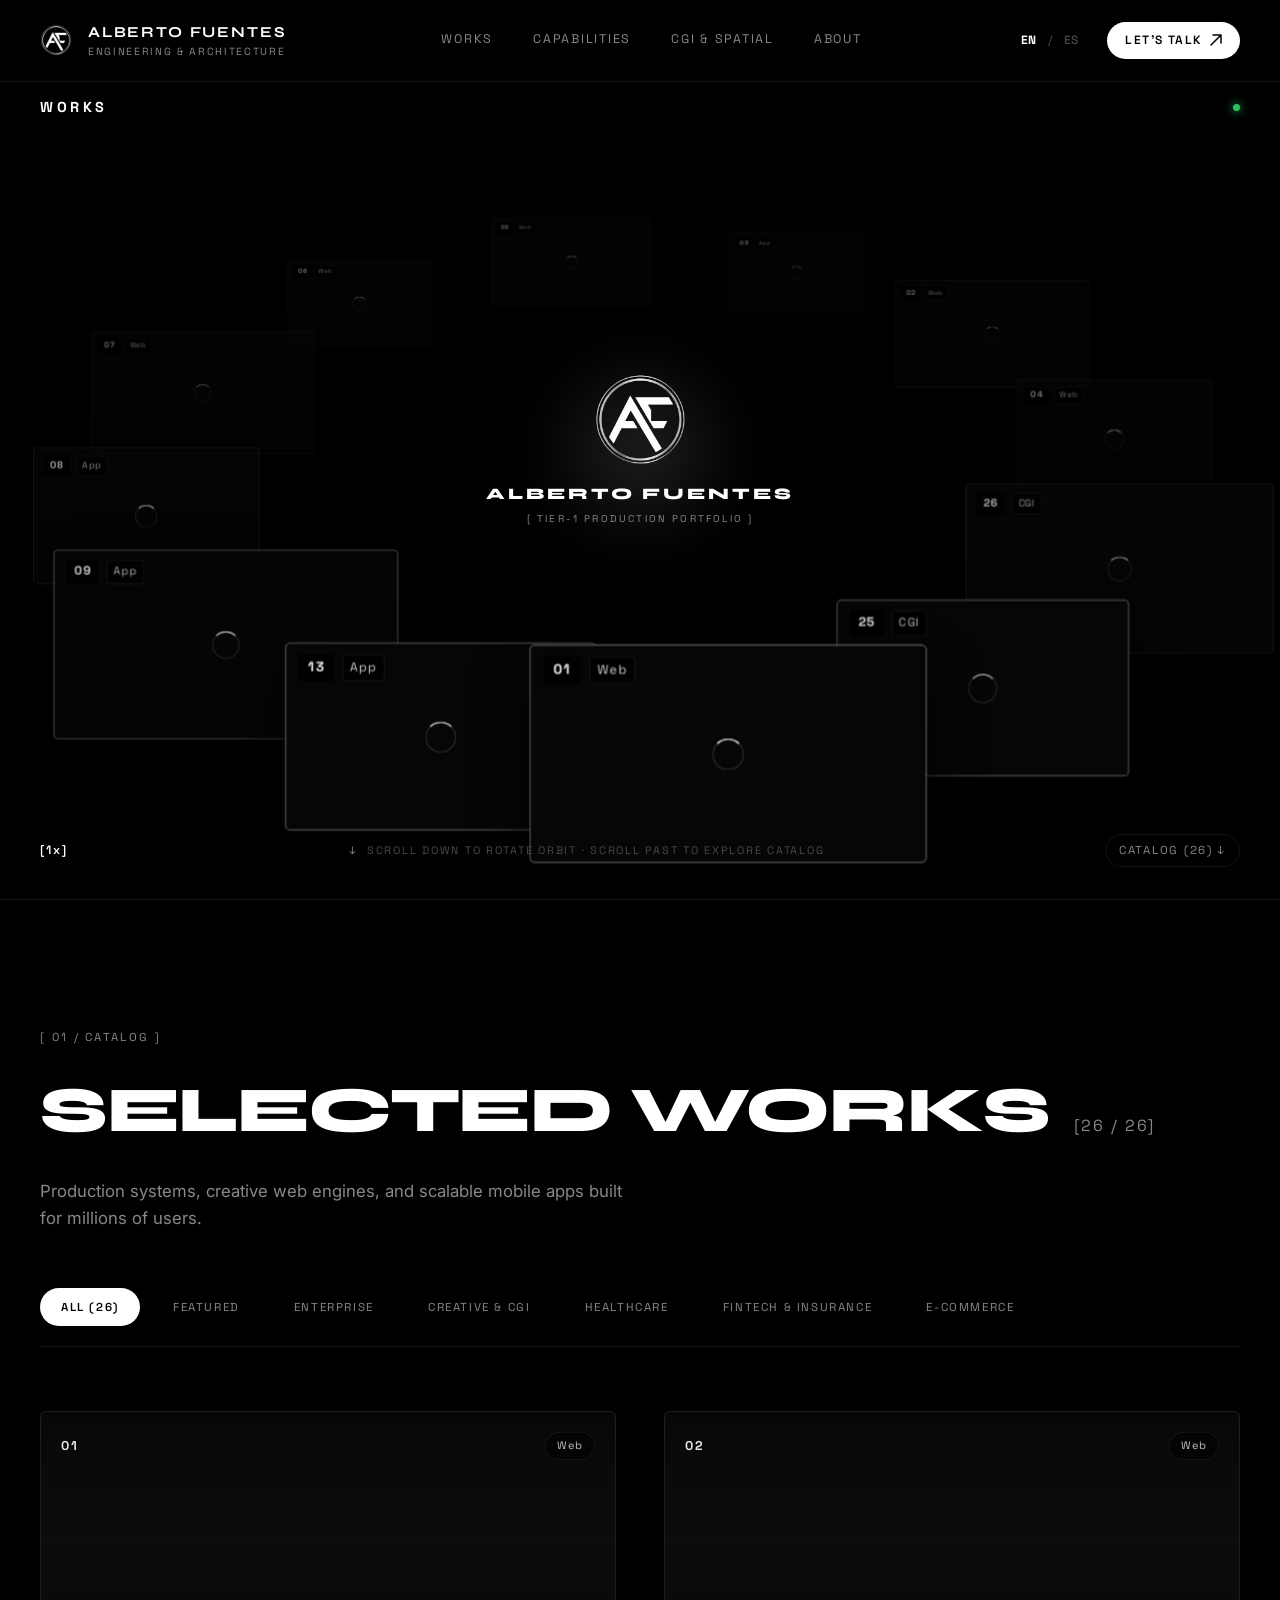
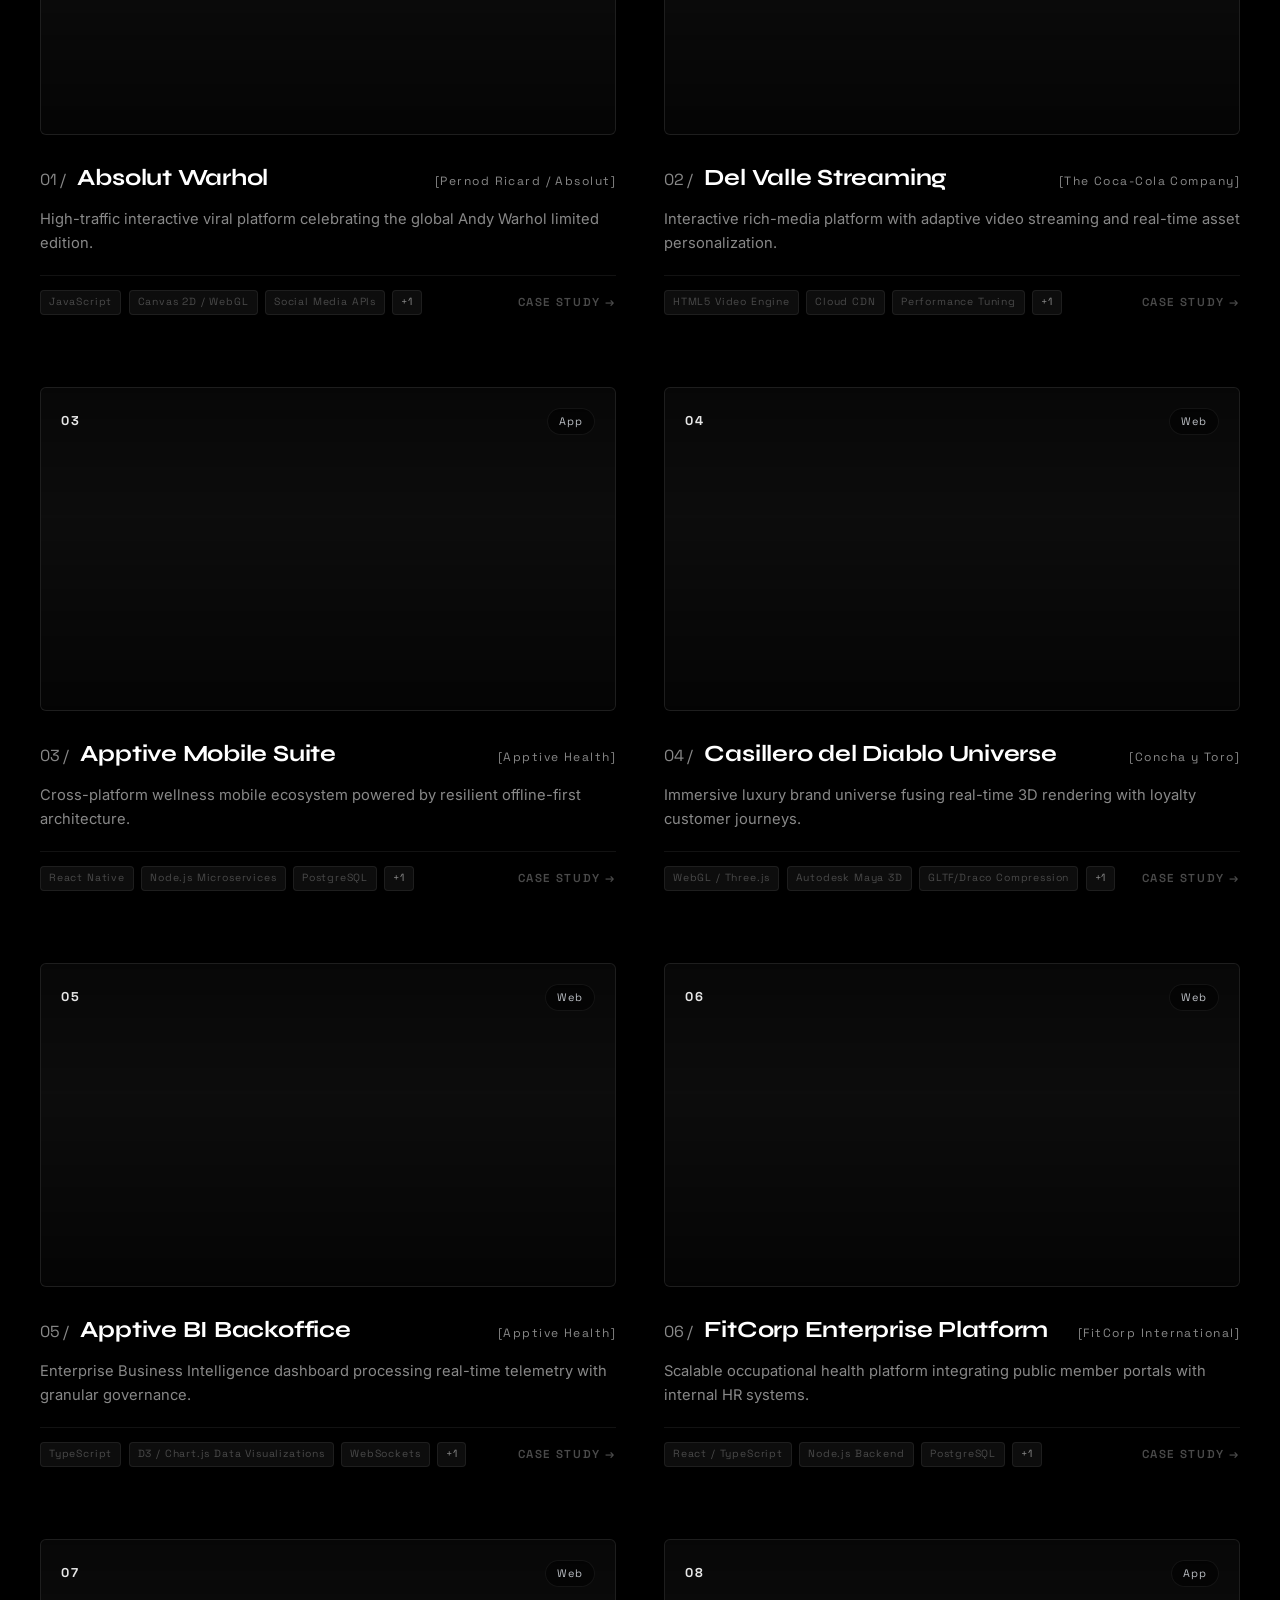
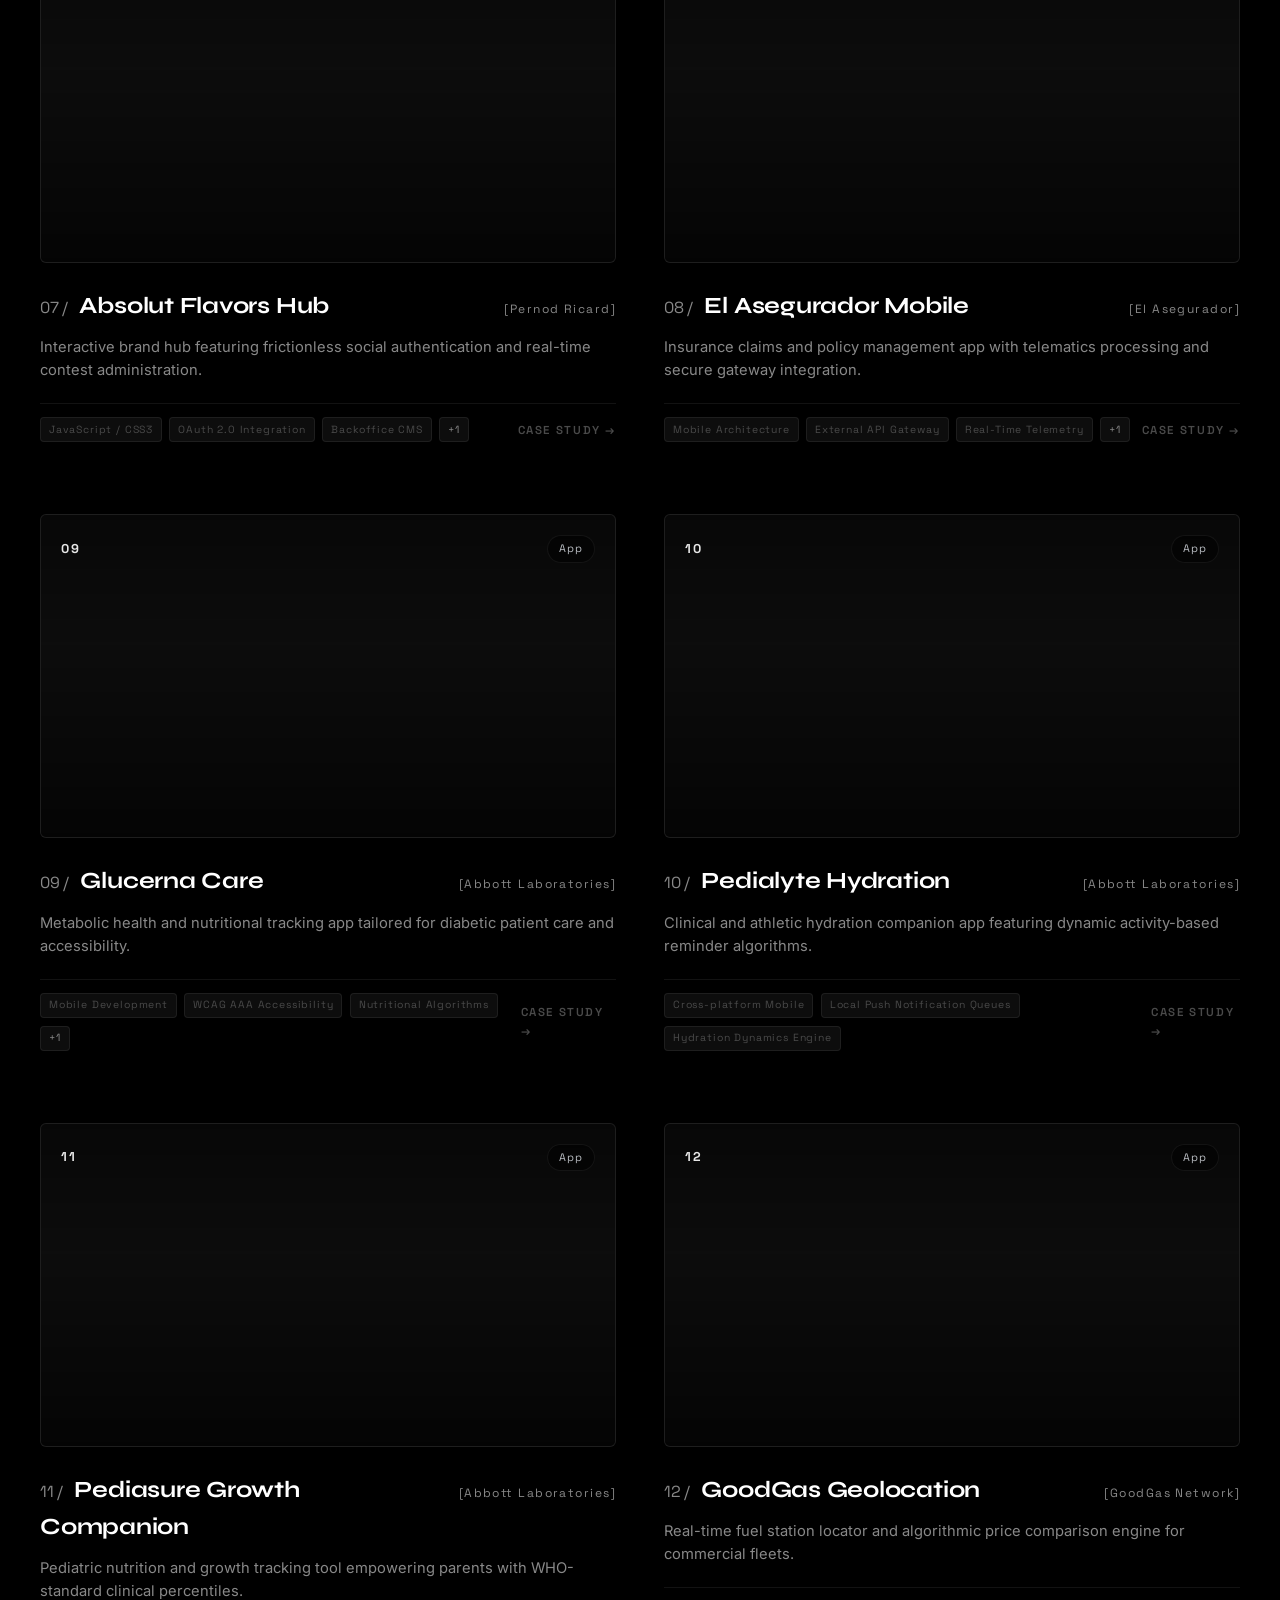
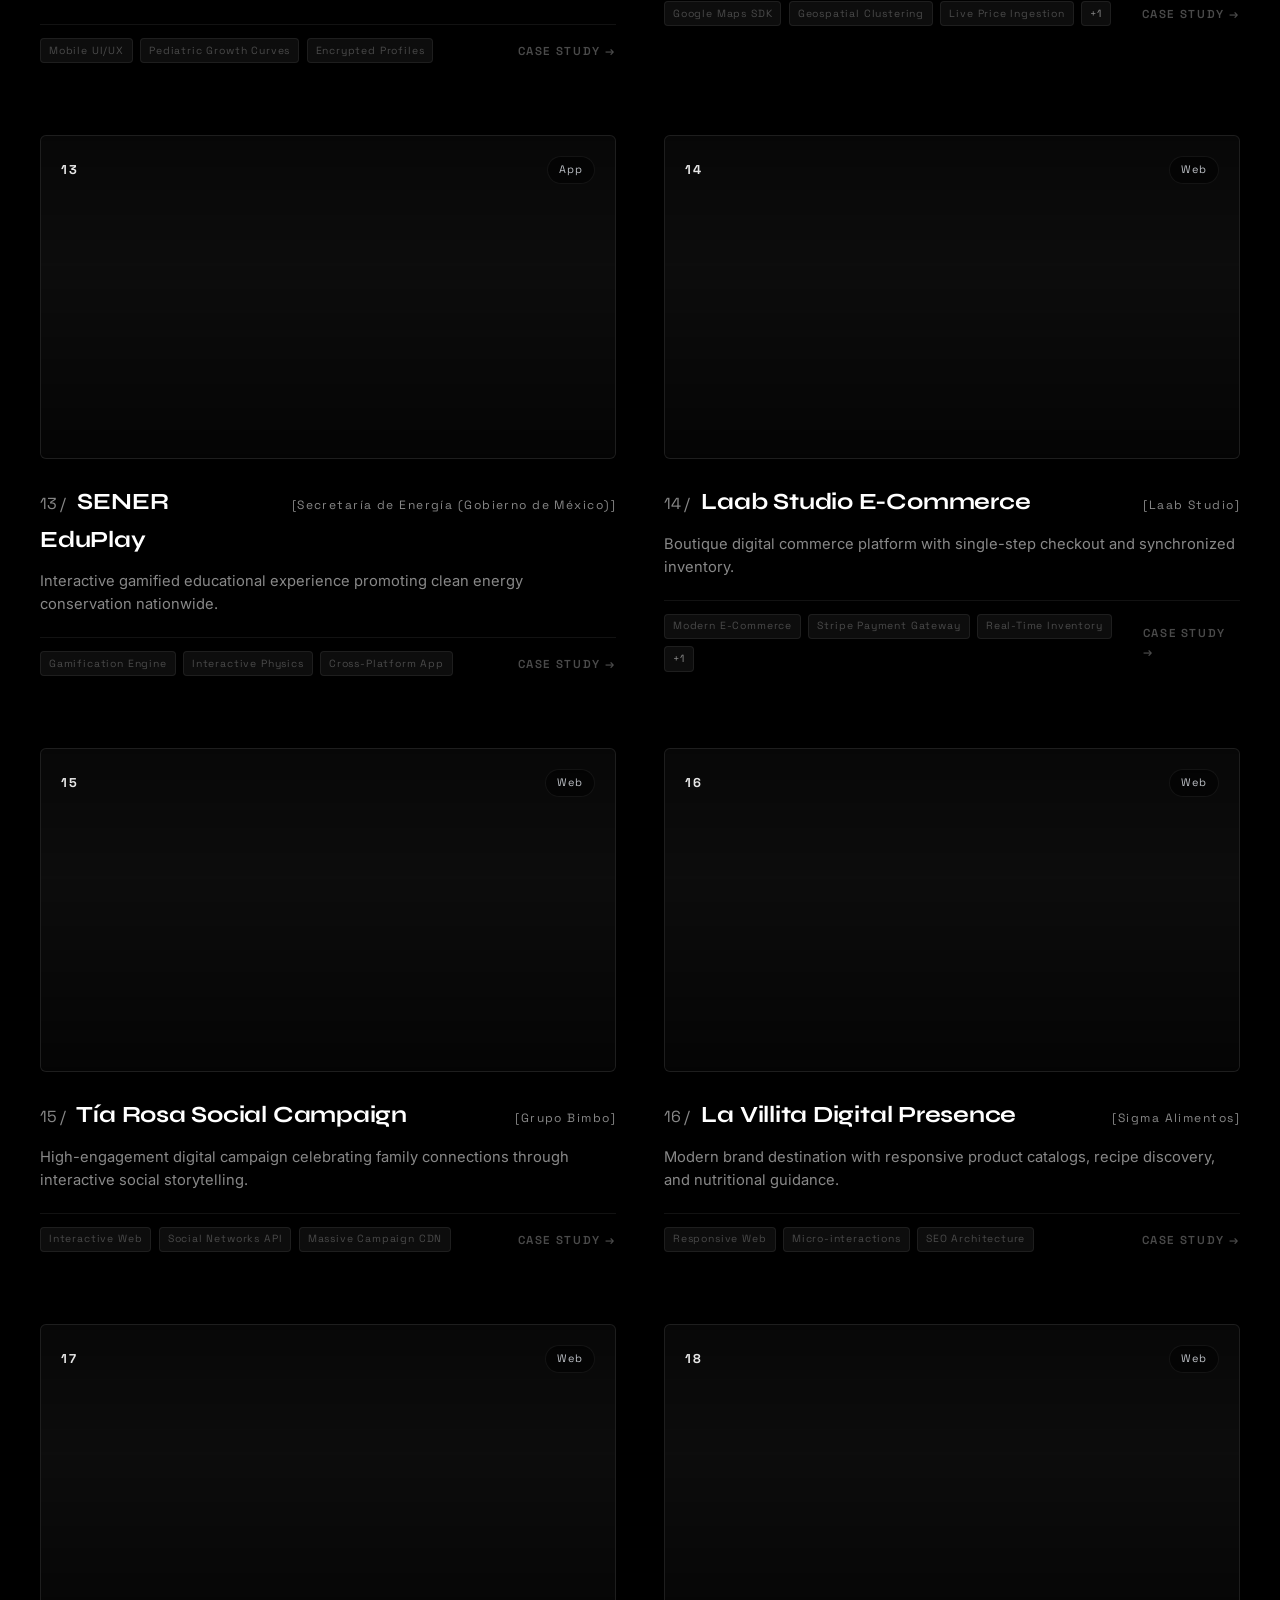
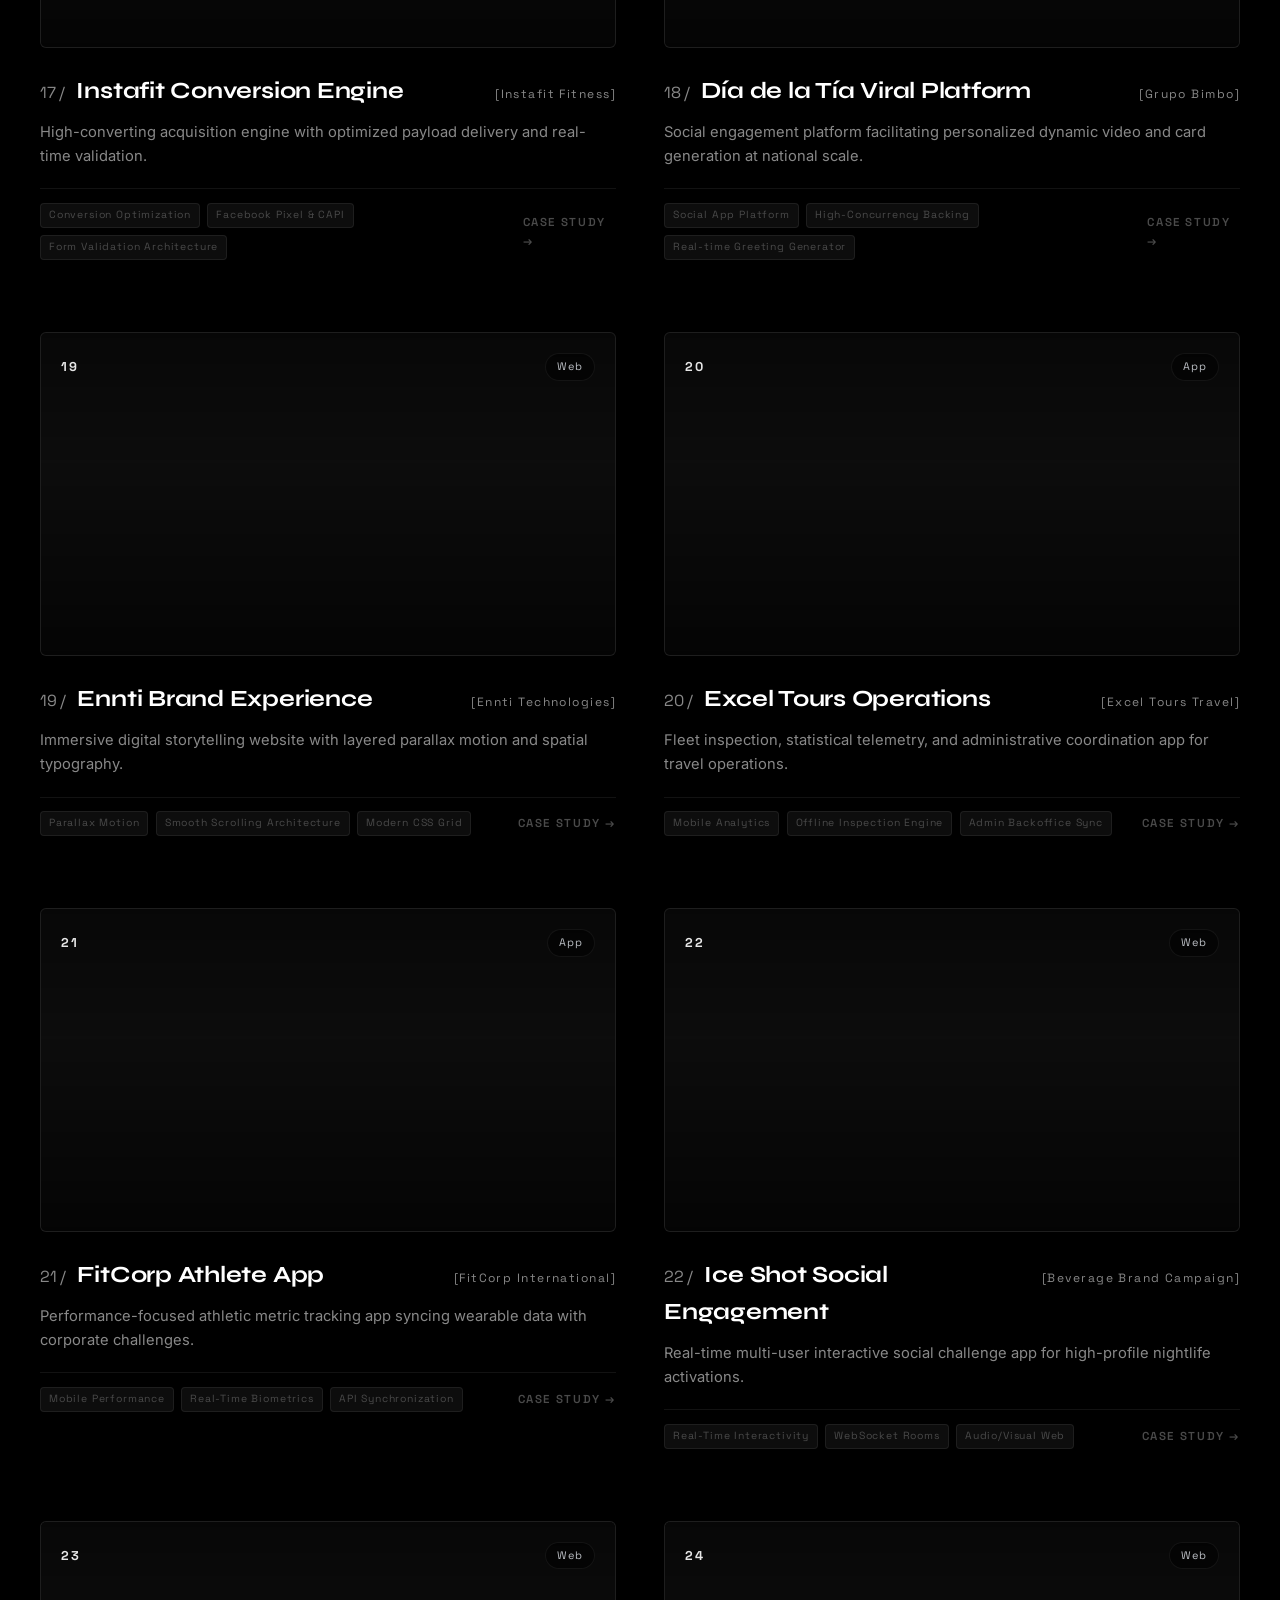
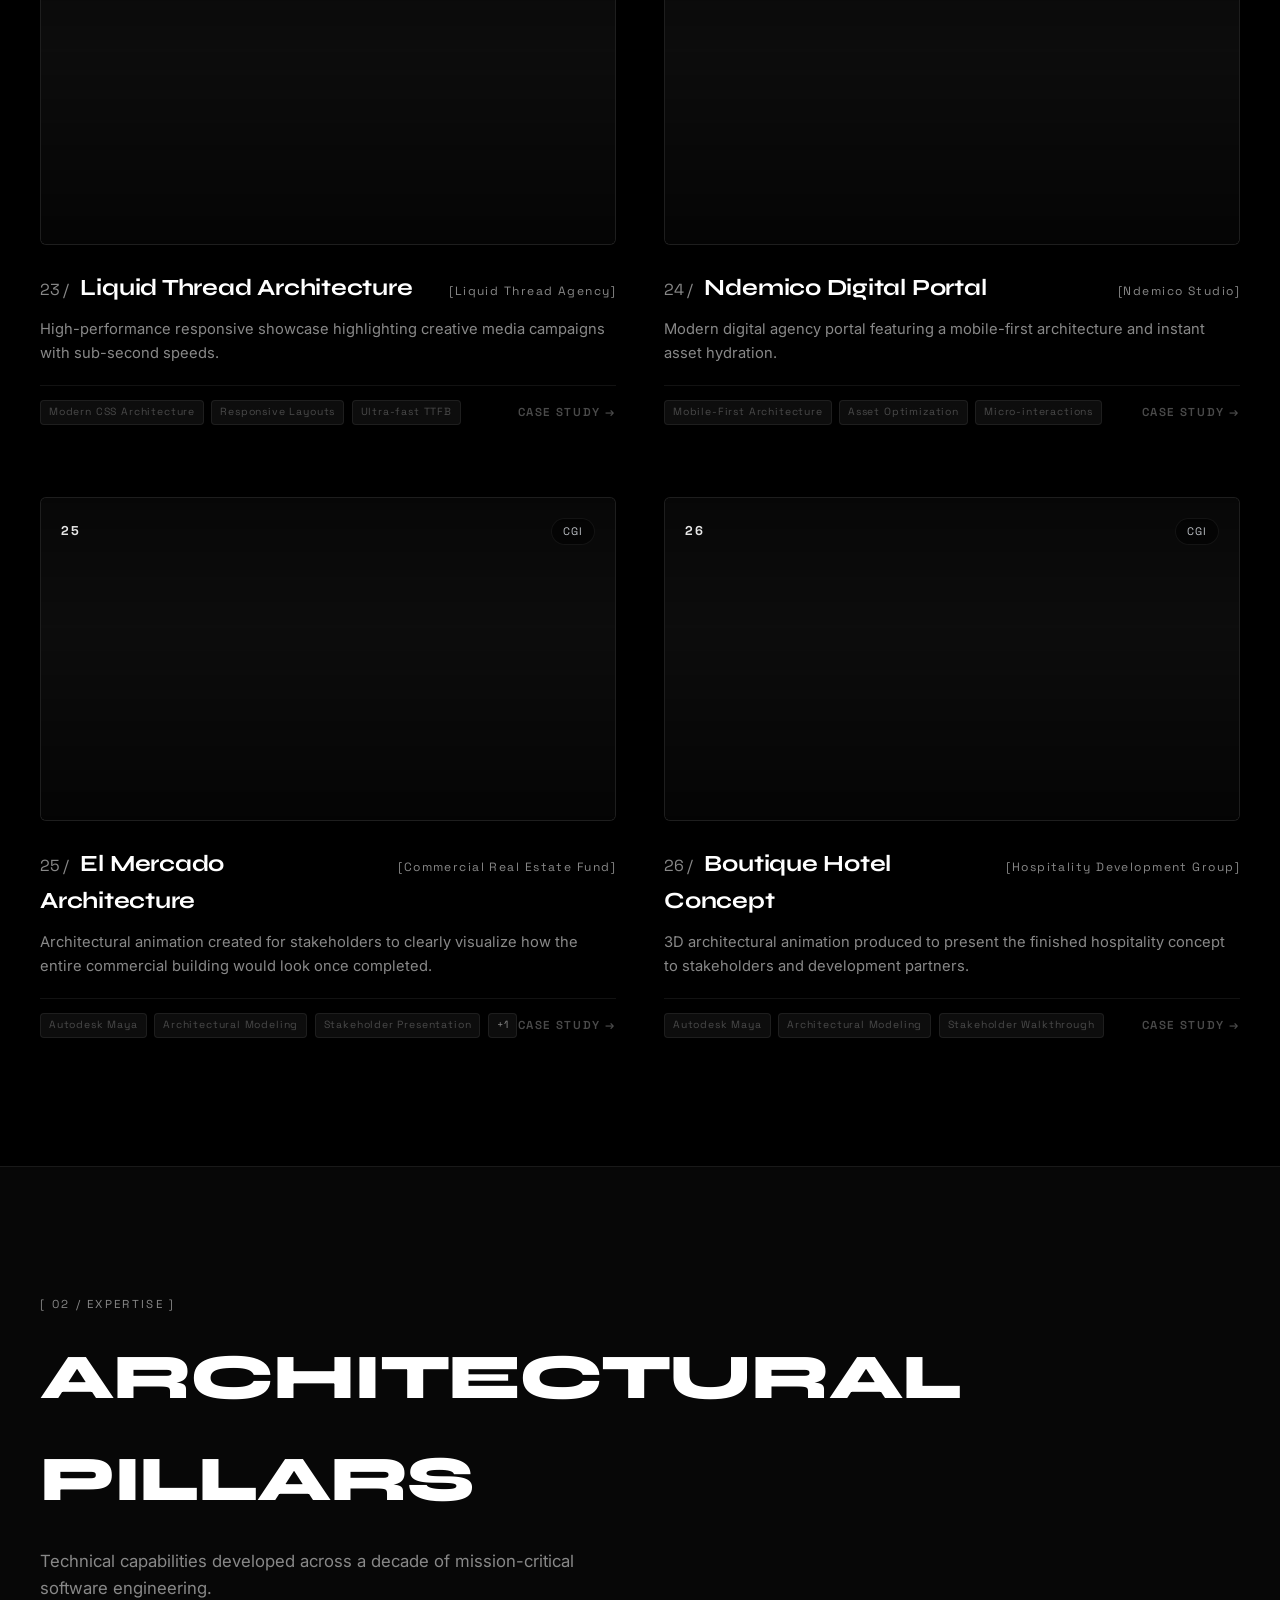
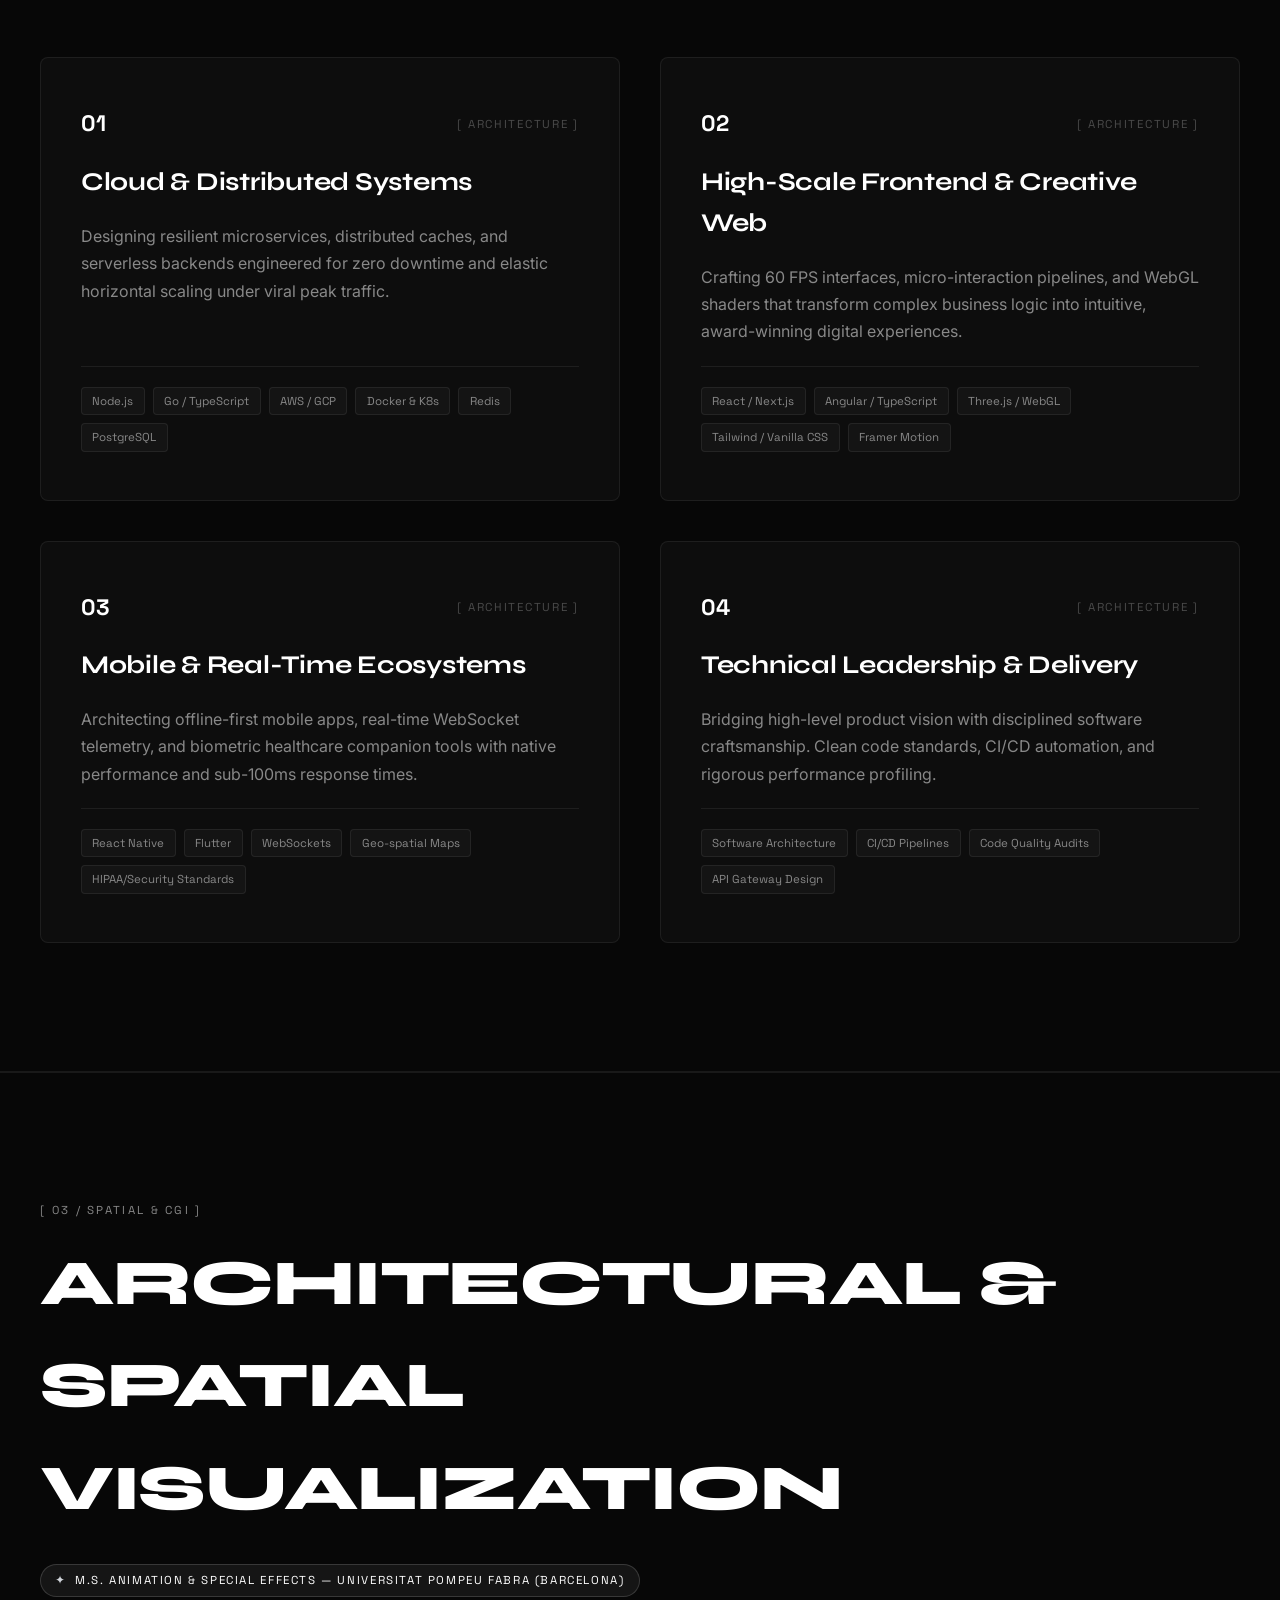
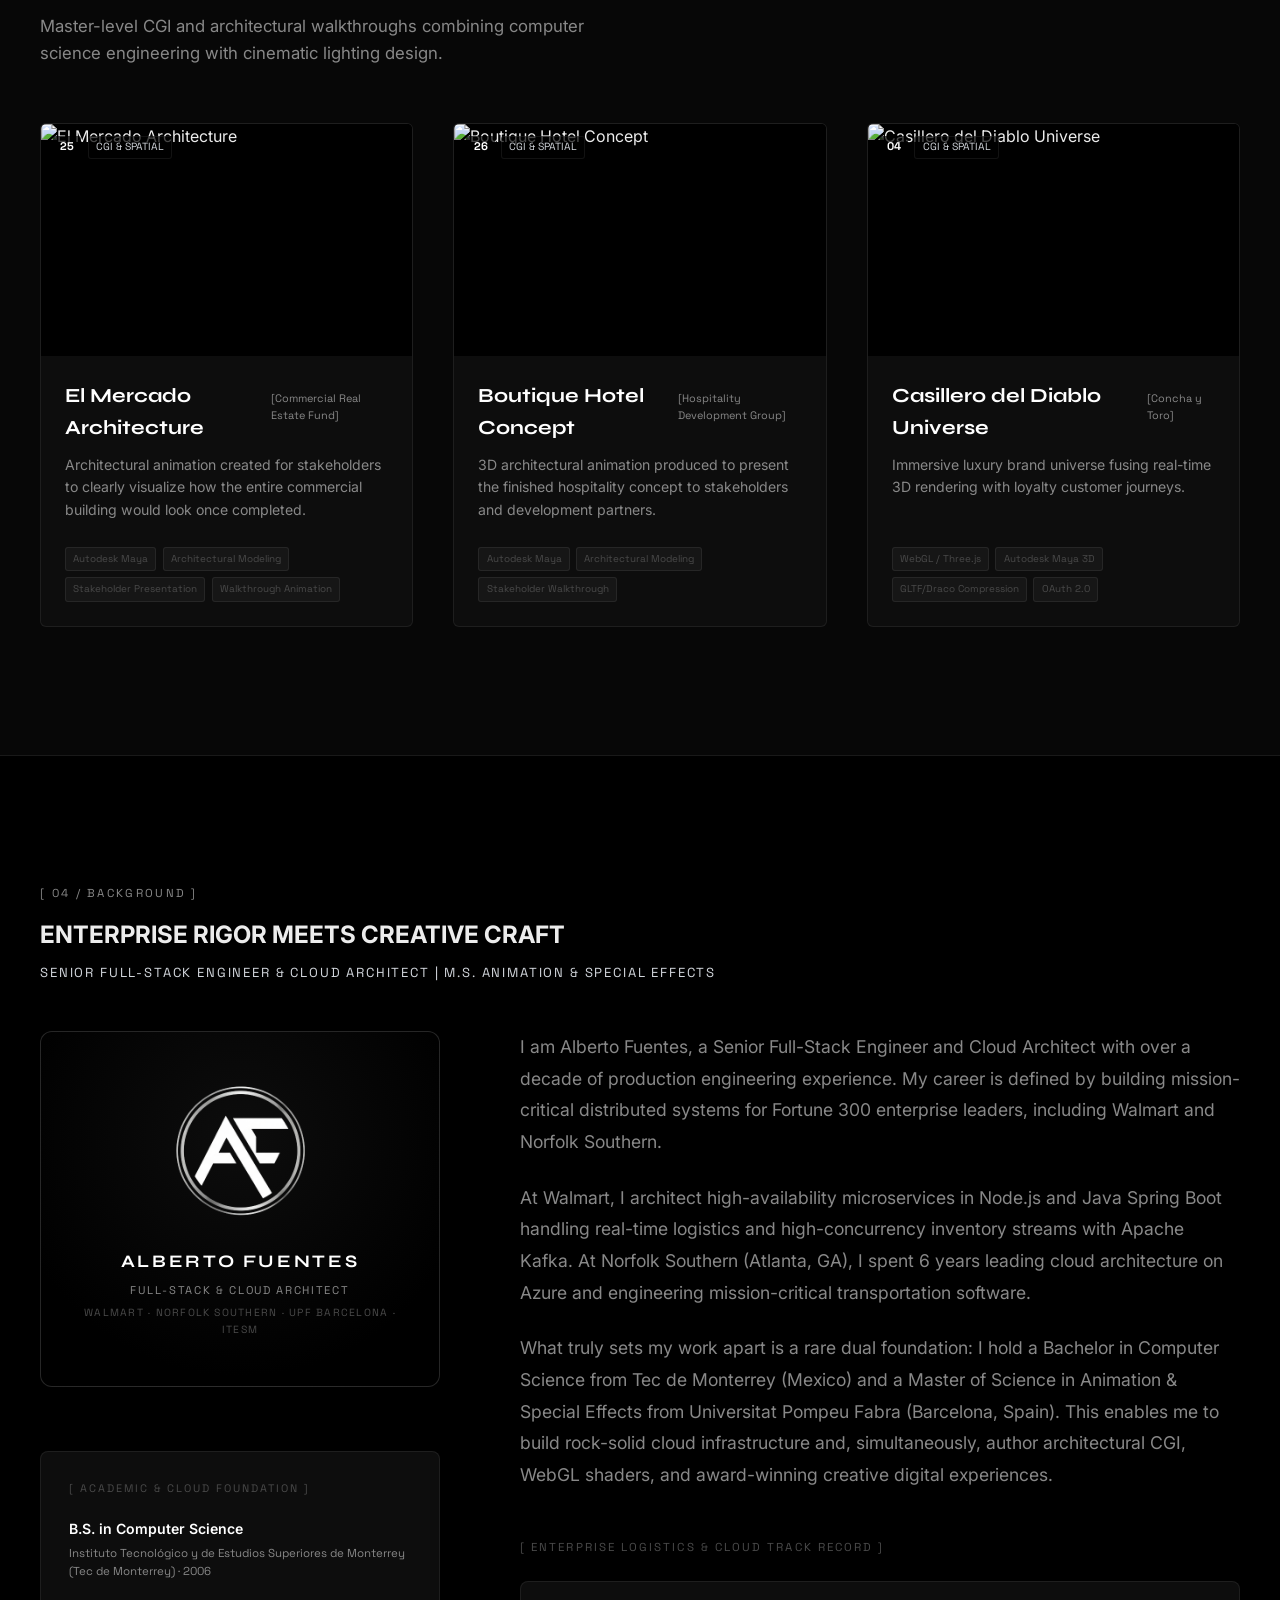
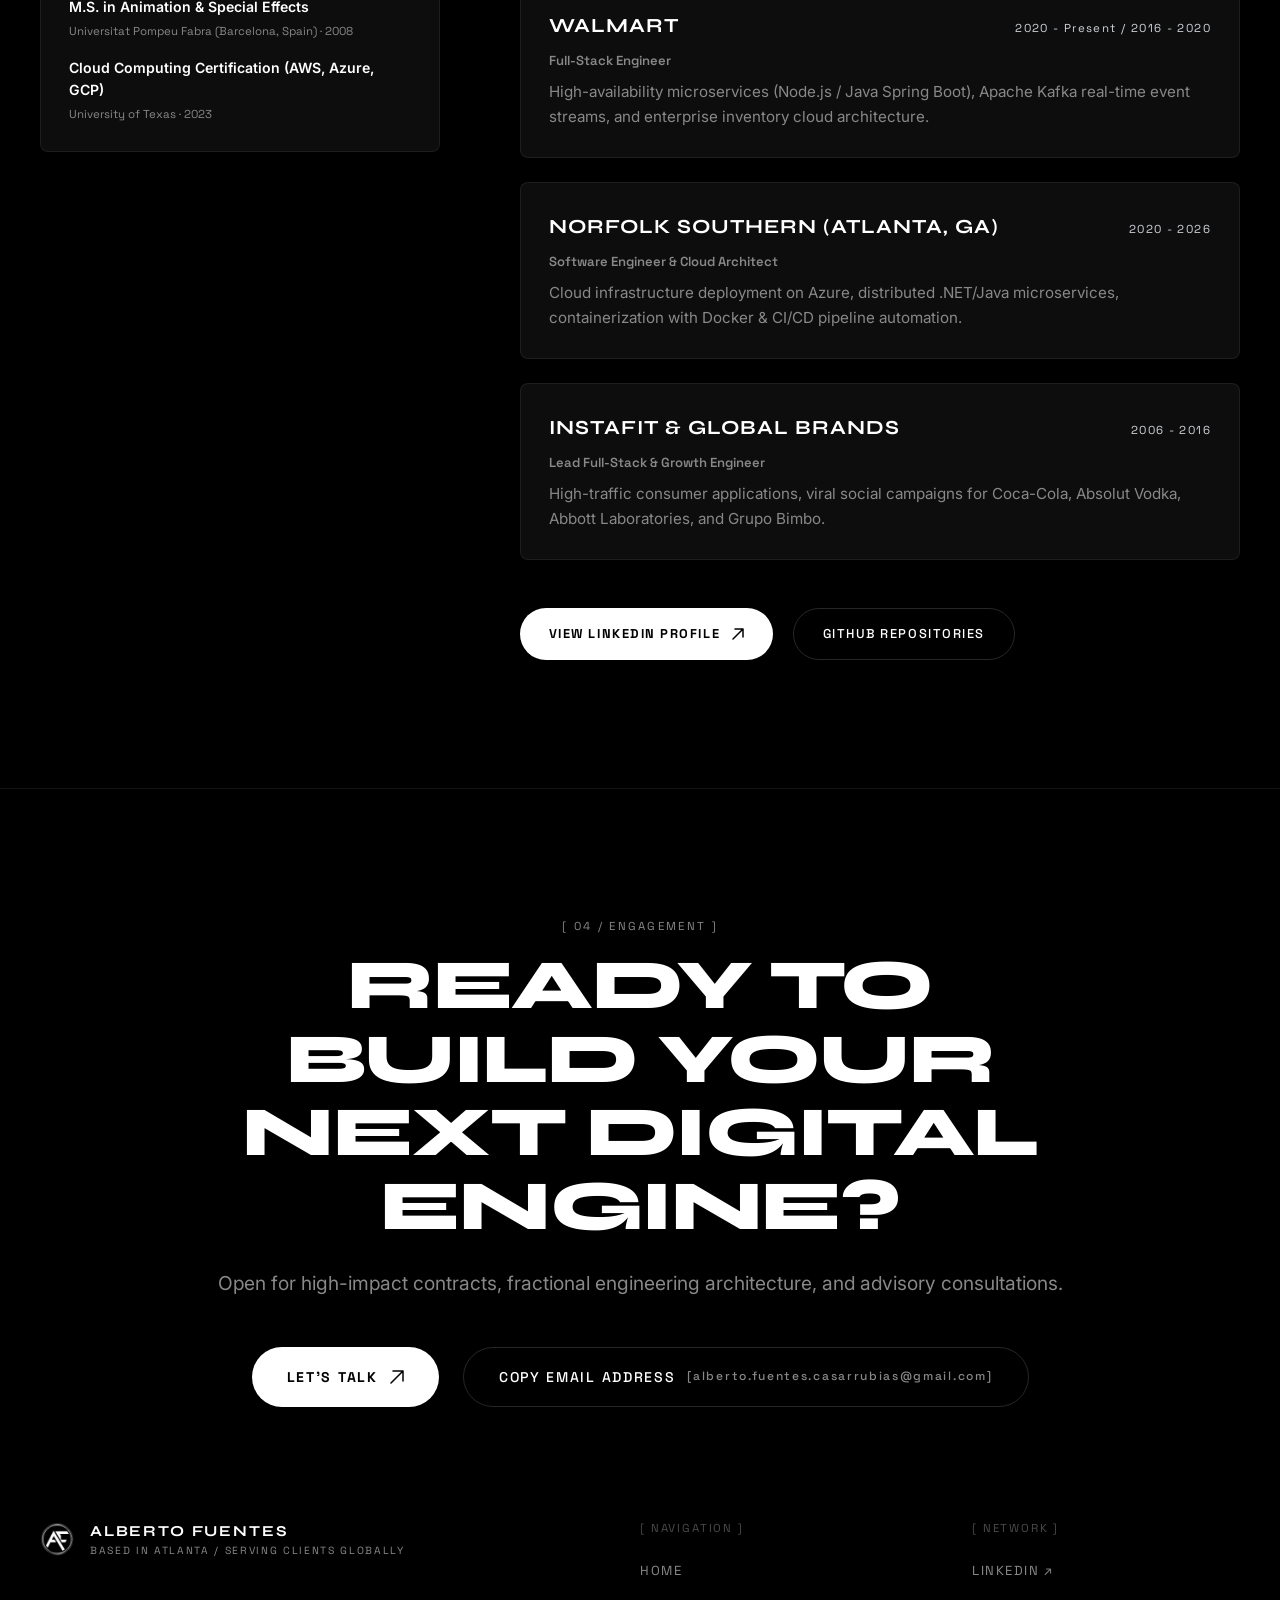
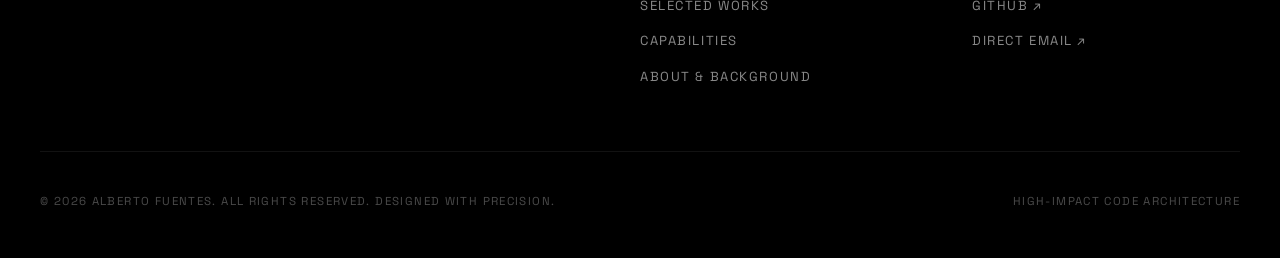
==== commit 326cc2b4: "deploy: AlbertoFCasarrubias/alberto-fuentes@8f6af387a2a1c6f2ceed8cb999191b1948d8fc60" ====
--- a/index.html
+++ b/index.html
@@ -11,8 +11,8 @@
     <link rel="preconnect" href="https://fonts.googleapis.com">
     <link rel="preconnect" href="https://fonts.gstatic.com" crossorigin>
     <link href="https://fonts.googleapis.com/css2?family=Inter:wght@300;400;500;600;700&family=Space+Grotesk:wght@300;400;500;600;700&family=Syne:wght@500;700;800&display=swap" rel="stylesheet">
-    <script type="module" crossorigin src="./assets/index-5Pc_f5eC.js"></script>
-    <link rel="stylesheet" crossorigin href="./assets/index-BXlkWGGM.css">
+    <script type="module" crossorigin src="./assets/index-DvTdfZCT.js"></script>
+    <link rel="stylesheet" crossorigin href="./assets/index-cwN0wEdc.css">
   </head>
   <body>
     <div id="root"></div>
--- a/assets/index-cwN0wEdc.css
+++ b/assets/index-cwN0wEdc.css
@@ -0,0 +1 @@
+:root{--bg-pure:#000;--bg-dark:#070707;--bg-surface:#0d0d0d;--bg-surface-elevated:#141414;--border-hairline:#ffffff12;--border-subtle:#ffffff26;--border-bright:#ffffff59;--text-pure:#fff;--text-primary:#ececec;--text-muted:#888;--text-dim:#4a4a4a;--accent-silver:#d1d5db;--accent-platinum:#f3f4f6;--accent-active:#22c55e;--font-editorial:"Syne", sans-serif;--font-mono:"Space Grotesk", monospace;--font-ui:"Inter", -apple-system, BlinkMacSystemFont, "Segoe UI", Roboto, sans-serif;--transition-fast:.2s cubic-bezier(.16, 1, .3, 1);--transition-smooth:.4s cubic-bezier(.16, 1, .3, 1);--transition-slow:.7s cubic-bezier(.16, 1, .3, 1)}*,:before,:after{box-sizing:border-box;margin:0;padding:0}html{scroll-behavior:smooth;background-color:var(--bg-pure);color:var(--text-primary);font-family:var(--font-ui);-webkit-font-smoothing:antialiased;-moz-osx-font-smoothing:grayscale;width:100%;max-width:100vw;overflow-x:hidden}body{background-color:var(--bg-pure);width:100%;max-width:100vw;line-height:1.6;overflow-x:hidden}::-webkit-scrollbar{width:6px}::-webkit-scrollbar-track{background:var(--bg-pure)}::-webkit-scrollbar-thumb{background:#222;border-radius:3px}::-webkit-scrollbar-thumb:hover{background:#444}a{color:inherit;text-decoration:none}button{color:inherit;font:inherit;cursor:pointer;background:0 0;border:none}::selection{background:var(--text-pure);color:var(--bg-pure)}.cipher-header{z-index:1000;-webkit-backdrop-filter:blur(16px);border-bottom:1px solid var(--border-hairline);width:100%;transition:background-color var(--transition-fast), border-color var(--transition-fast);background-color:#000000bf;position:fixed;top:0;left:0}.cipher-header.scrolled{border-bottom-color:var(--border-subtle);background-color:#000000eb}.header-container{justify-content:space-between;align-items:center;max-width:1440px;margin:0 auto;padding:1.25rem 2.5rem;display:flex}.header-brand{align-items:center;gap:1rem;display:flex}.af-logo-wrapper{align-items:center;gap:.75rem;display:flex}.af-logo-svg{transition:transform var(--transition-smooth);display:block}.header-brand:hover .af-logo-svg{transform:scale(1.05)}.brand-text-block{flex-direction:column;display:flex}.brand-title{font-family:var(--font-editorial);letter-spacing:.12em;color:var(--text-pure);font-size:.95rem;font-weight:700}.brand-subtitle{font-family:var(--font-mono);letter-spacing:.16em;color:var(--text-muted);font-size:.65rem}.header-nav{align-items:center;gap:2.5rem;display:flex}.nav-link{font-family:var(--font-mono);letter-spacing:.14em;color:var(--text-muted);transition:color var(--transition-fast);padding:.5rem 0;font-size:.78rem;position:relative}.nav-link:hover{color:var(--text-pure)}.nav-link:after{content:"";background-color:var(--text-pure);width:0;height:1px;transition:width var(--transition-fast);position:absolute;bottom:0;left:0}.nav-link:hover:after{width:100%}.header-actions{align-items:center;gap:1.5rem;display:flex}.lang-switcher{font-family:var(--font-mono);letter-spacing:.1em;align-items:center;gap:.4rem;font-size:.75rem;display:flex}.lang-btn{color:var(--text-dim);transition:color var(--transition-fast);padding:.2rem .3rem;font-weight:500}.lang-btn.active{color:var(--text-pure);font-weight:700}.lang-btn:hover{color:var(--text-primary)}.lang-divider{color:var(--text-dim)}.cta-button-minimal{font-family:var(--font-mono);letter-spacing:.12em;color:var(--bg-pure);background-color:var(--text-pure);transition:transform var(--transition-fast), background-color var(--transition-fast), opacity var(--transition-fast);border-radius:9999px;align-items:center;gap:.5rem;padding:.55rem 1.15rem;font-size:.75rem;font-weight:600;display:inline-flex}.cta-button-minimal:hover{background-color:var(--accent-silver);transform:translateY(-1px)}.mobile-menu-toggle{width:42px;height:42px;color:var(--text-pure);border:1px solid var(--border-hairline);cursor:pointer;transition:background-color var(--transition-fast), border-color var(--transition-fast);background:#ffffff0f;border-radius:8px;flex-shrink:0;justify-content:center;align-items:center;padding:0;display:none}.mobile-menu-toggle:hover,.mobile-menu-toggle:active{border-color:var(--border-subtle);background:#ffffff1f}.mobile-menu-toggle svg{stroke:var(--text-pure);pointer-events:none;display:block}.mobile-nav-drawer{background-color:var(--bg-pure);border-bottom:1px solid var(--border-hairline);font-family:var(--font-mono);letter-spacing:.12em;flex-direction:column;gap:1.5rem;padding:2rem;display:flex}.btn-primary-cipher{background-color:var(--text-pure);color:var(--bg-pure);font-family:var(--font-mono);letter-spacing:.12em;transition:transform var(--transition-fast), background-color var(--transition-fast), box-shadow var(--transition-fast);border-radius:9999px;align-items:center;gap:.75rem;padding:.9rem 1.8rem;font-size:.8rem;font-weight:700;display:inline-flex}.btn-primary-cipher:hover{background-color:var(--accent-silver);transform:translateY(-2px);box-shadow:0 10px 30px #ffffff26}.btn-secondary-cipher{color:var(--text-pure);border:1px solid var(--border-subtle);font-family:var(--font-mono);letter-spacing:.12em;transition:border-color var(--transition-fast), background-color var(--transition-fast), transform var(--transition-fast);background-color:#0000;border-radius:9999px;align-items:center;gap:.75rem;padding:.9rem 1.8rem;font-size:.8rem;font-weight:500;display:inline-flex}.btn-secondary-cipher:hover{border-color:var(--text-pure);background-color:#ffffff0d;transform:translateY(-1px)}.btn-large{padding:1.1rem 2.2rem;font-size:.88rem}.cipher-hero{background:radial-gradient(circle at 50% 15%,#1e1e1e40 0%,#000 70%);align-items:center;min-height:100vh;padding-top:8rem;padding-bottom:5rem;display:flex;position:relative}.hero-container{width:100%;max-width:1440px;margin:0 auto;padding:0 2.5rem}.hero-telemetry{border-bottom:1px solid var(--border-hairline);justify-content:space-between;align-items:center;margin-bottom:2.5rem;padding-bottom:1.25rem;display:flex}.status-pill{font-family:var(--font-mono);letter-spacing:.14em;color:var(--text-muted);align-items:center;gap:.6rem;font-size:.72rem;display:inline-flex}.pulse-dot{background-color:var(--accent-active);width:7px;height:7px;box-shadow:0 0 10px var(--accent-active);border-radius:50%;animation:2s infinite pulse}@keyframes pulse{0%{opacity:.8;transform:scale(.95)}50%{opacity:1;transform:scale(1.3)}to{opacity:.8;transform:scale(.95)}}.telemetry-meta{font-family:var(--font-mono);letter-spacing:.14em;color:var(--text-dim);gap:.6rem;font-size:.72rem;display:flex}.meta-sep{color:var(--border-subtle)}.hero-headline-block{margin-bottom:3.5rem}.hero-giant-title{font-family:var(--font-editorial);letter-spacing:-.03em;text-transform:uppercase;color:var(--text-pure);flex-direction:column;font-size:clamp(2.8rem,7.5vw,6.8rem);font-weight:800;line-height:.95;display:flex}.title-row-italic{color:var(--accent-silver);font-style:italic;font-weight:400}.hero-bottom-grid{grid-template-columns:1.4fr 1fr;align-items:flex-end;gap:3rem;margin-bottom:4rem;display:grid}.hero-subtitle{color:var(--text-muted);max-width:680px;font-size:1.15rem;line-height:1.7}.hero-actions-group{flex-wrap:wrap;justify-content:flex-end;gap:1.25rem;display:flex}.hero-metrics-strip{border-top:1px solid var(--border-hairline);border-bottom:1px solid var(--border-hairline);grid-template-columns:repeat(3,1fr);gap:2rem;margin-bottom:4rem;padding:2.5rem 0;display:grid}.metric-box{flex-direction:column;gap:.35rem;display:flex}.metric-value{font-family:var(--font-mono);color:var(--text-pure);letter-spacing:-.02em;font-size:clamp(1.8rem,3.5vw,2.5rem);font-weight:700}.metric-label{font-family:var(--font-mono);letter-spacing:.12em;color:var(--text-muted);text-transform:uppercase;font-size:.72rem}.hero-showreel-card{border:1px solid var(--border-hairline);background-color:var(--bg-surface);border-radius:8px;overflow:hidden}.showreel-media-wrapper{aspect-ratio:21/9;background-color:#000;width:100%;position:relative;overflow:hidden}.showreel-video{object-fit:cover;opacity:.85;width:100%;height:100%;transition:opacity var(--transition-slow), transform var(--transition-slow)}.hero-showreel-card:hover .showreel-video{opacity:1;transform:scale(1.02)}.showreel-overlay{background:linear-gradient(#0000 0%,#000000d9 100%);justify-content:space-between;align-items:center;width:100%;padding:1.5rem 2rem;display:flex;position:absolute;bottom:0;left:0}.showreel-badge{align-items:center;gap:.85rem;display:flex}.badge-tag{font-family:var(--font-mono);letter-spacing:.15em;color:var(--text-pure);font-size:.75rem}.badge-title{font-family:var(--font-editorial);letter-spacing:.08em;color:var(--accent-silver);text-transform:uppercase;font-size:.9rem}.showreel-status{font-family:var(--font-mono);letter-spacing:.15em;color:var(--text-muted);font-size:.7rem}.cipher-works-section{background-color:var(--bg-pure);padding:8rem 0}.works-container{max-width:1440px;margin:0 auto;padding:0 2.5rem}.section-header-block{margin-bottom:3.5rem}.section-pre-title{font-family:var(--font-mono);letter-spacing:.2em;color:var(--text-muted);text-transform:uppercase;margin-bottom:.85rem;font-size:.72rem}.section-main-heading-row{align-items:baseline;gap:1.5rem;margin-bottom:1rem;display:flex}.section-title{font-family:var(--font-editorial);letter-spacing:-.02em;color:var(--text-pure);text-transform:uppercase;font-size:clamp(2.2rem,5vw,4rem);font-weight:800}.total-projects-counter{font-family:var(--font-mono);letter-spacing:.12em;color:var(--text-muted);font-size:1rem}.section-subtext{color:var(--text-muted);max-width:600px;font-size:1.05rem}.cipher-filters-bar{border-bottom:1px solid var(--border-hairline);margin-bottom:4rem;padding-bottom:1.25rem;overflow-x:auto}.filters-scroll-track{gap:.75rem;min-width:max-content;display:flex}.filter-tab-btn{font-family:var(--font-mono);letter-spacing:.14em;color:var(--text-muted);transition:all var(--transition-fast);border:1px solid #0000;border-radius:9999px;padding:.55rem 1.25rem;font-size:.72rem}.filter-tab-btn:hover{color:var(--text-pure);background-color:#ffffff0d}.filter-tab-btn.active{color:var(--bg-pure);background-color:var(--text-pure);font-weight:600}.cipher-projects-grid{grid-template-columns:repeat(2,1fr);gap:4.5rem 3rem;display:grid}.cipher-project-card{cursor:pointer;flex-direction:column;display:flex}.project-media-frame{aspect-ratio:16/9;background-color:var(--bg-surface);border:1px solid var(--border-hairline);border-radius:6px;width:100%;margin-bottom:1.5rem;position:relative;overflow:hidden}.project-img-poster{object-fit:cover;width:100%;height:100%;transition:transform var(--transition-smooth), opacity var(--transition-fast);position:absolute;top:0;left:0}.project-img-poster.fade-out{opacity:0}.project-video-preview{object-fit:cover;width:100%;height:100%;position:absolute;top:0;left:0}.cipher-project-card:hover .project-img-poster{transform:scale(1.04)}.project-media-overlay{opacity:.9;width:100%;height:100%;transition:opacity var(--transition-fast);z-index:2;background:linear-gradient(#00000073 0%,#0000 40%,#000000b3 100%);flex-direction:column;justify-content:space-between;padding:1.25rem;display:flex;position:absolute;top:0;left:0}.overlay-top{justify-content:space-between;align-items:center;display:flex}.media-index{font-family:var(--font-mono);letter-spacing:.15em;color:var(--text-pure);font-size:.8rem;font-weight:700}.media-type-pill{font-family:var(--font-mono);letter-spacing:.12em;border:1px solid var(--border-hairline);color:var(--accent-silver);background-color:#000000a6;border-radius:9999px;padding:.25rem .65rem;font-size:.68rem}.overlay-center{opacity:0;transition:all var(--transition-fast);justify-content:center;align-items:center;display:flex;transform:translateY(8px)}.cipher-project-card:hover .overlay-center{opacity:1;transform:translateY(0)}.explore-badge{font-family:var(--font-mono);letter-spacing:.14em;background-color:var(--text-pure);color:var(--bg-pure);border-radius:9999px;align-items:center;gap:.5rem;padding:.55rem 1.2rem;font-size:.72rem;font-weight:700;display:inline-flex}.project-info-block{flex-direction:column;gap:.75rem;display:flex}.info-header-row{justify-content:space-between;align-items:baseline;gap:1rem;display:flex}.project-card-title{font-family:var(--font-editorial);color:var(--text-pure);letter-spacing:-.01em;transition:color var(--transition-fast);font-size:1.45rem;font-weight:700}.cipher-project-card:hover .project-card-title{color:var(--accent-silver)}.num-prefix{font-family:var(--font-mono);color:var(--text-muted);margin-right:.35rem;font-size:1rem;font-weight:400}.client-badge{font-family:var(--font-mono);letter-spacing:.12em;color:var(--text-muted);white-space:nowrap;font-size:.75rem}.project-card-summary{color:var(--text-muted);font-size:.92rem;line-height:1.6}.project-card-footer{border-top:1px solid var(--border-hairline);justify-content:space-between;align-items:center;margin-top:.5rem;padding-top:.85rem;display:flex}.stack-pill-row{flex-wrap:wrap;gap:.45rem;display:flex}.tech-pill{font-family:var(--font-mono);letter-spacing:.08em;color:var(--text-dim);background-color:var(--bg-surface);border:1px solid var(--border-hairline);border-radius:4px;padding:.2rem .5rem;font-size:.65rem}.tech-pill-more{color:var(--text-muted)}.open-link-indicator{font-family:var(--font-mono);letter-spacing:.14em;color:var(--text-dim);transition:color var(--transition-fast), transform var(--transition-fast);font-size:.72rem;font-weight:600}.cipher-project-card:hover .open-link-indicator{color:var(--text-pure);transform:translate(3px)}.cipher-modal-backdrop{z-index:200000;-webkit-backdrop-filter:blur(25px);-webkit-overflow-scrolling:touch;background-color:#000000eb;justify-content:center;align-items:flex-start;width:100vw;height:100vh;padding:3rem 1.25rem 2rem;display:flex;position:fixed;inset:0;overflow-y:auto}.cipher-modal-dialog{background-color:var(--bg-dark);border:1px solid var(--border-subtle);border-radius:12px;width:100%;max-width:1040px;max-height:90vh;margin:auto;animation:.3s cubic-bezier(.16,1,.3,1) slideUp;position:relative;overflow-y:auto;box-shadow:0 30px 80px #000c}@keyframes slideUp{0%{opacity:0;transform:translateY(24px)}to{opacity:1;transform:translateY(0)}}.modal-top-bar{border-bottom:1px solid var(--border-hairline);-webkit-backdrop-filter:blur(10px);backdrop-filter:blur(10px);z-index:10;background-color:#070707f2;justify-content:space-between;align-items:center;padding:1.5rem 2.25rem;display:flex;position:sticky;top:0}.modal-badge-group{align-items:center;gap:.85rem;display:flex}.modal-meta-index{font-family:var(--font-mono);color:var(--text-pure);font-size:.9rem;font-weight:700}.modal-badge-text{font-family:var(--font-mono);letter-spacing:.16em;color:var(--text-muted);font-size:.72rem}.modal-close-btn{font-family:var(--font-mono);letter-spacing:.14em;color:var(--text-muted);transition:color var(--transition-fast);align-items:center;gap:.6rem;padding:.4rem .6rem;font-size:.75rem;display:flex}.modal-close-btn:hover{color:var(--text-pure)}.close-x{font-size:1rem}.video-loader-overlay{z-index:5;background:radial-gradient(circle,#151515 0%,#050505 100%);flex-direction:column;justify-content:center;align-items:center;gap:1.25rem;width:100%;height:100%;transition:opacity .3s;display:flex;position:absolute;top:0;left:0}.loader-pulse-ring{border:1px solid #fff3;border-radius:50%;width:90px;height:90px;animation:1.8s cubic-bezier(.215,.61,.355,1) infinite pulseRing;position:absolute}@keyframes pulseRing{0%{opacity:.8;transform:scale(.6)}to{opacity:0;transform:scale(1.4)}}.loader-spinner{border:2px solid #ffffff1a;border-top-color:var(--text-pure);border-radius:50%;width:38px;height:38px;animation:.85s linear infinite spin}@keyframes spin{to{transform:rotate(360deg)}}.loader-text{font-family:var(--font-mono);letter-spacing:.2em;color:var(--text-muted);text-transform:uppercase;font-size:.68rem}.modal-video-element.video-buffering{opacity:0}.modal-video-element.video-ready{opacity:1;transition:opacity .45s ease-in}.card-buffer-loader{z-index:2;background:#0a0a0ab3;justify-content:center;align-items:center;width:100%;height:100%;display:flex;position:absolute;top:0;left:0}.buffer-spinner{border:1.5px solid #ffffff26;border-top-color:var(--text-pure);border-radius:50%;width:24px;height:24px;animation:.75s linear infinite spin}.constellation-video.loading{opacity:.35}.constellation-video.loaded{opacity:1;transition:opacity .4s}.card-mini-loader{border:1px solid var(--border-hairline);z-index:5;font-family:var(--font-mono);letter-spacing:.12em;color:var(--text-muted);background:#000000bf;border-radius:9999px;align-items:center;gap:.4rem;padding:.2rem .5rem;font-size:.62rem;display:flex;position:absolute;top:.75rem;right:.75rem}.mini-loader-dot{background-color:#eab308;border-radius:50%;width:5px;height:5px;animation:1s infinite pulse}.modal-media-stage{aspect-ratio:16/9;background-color:#000;width:100%;position:relative;overflow:hidden}.modal-video-element,.modal-image-fallback{object-fit:cover;width:100%;height:100%}.modal-content-body{padding:3rem 2.5rem}.modal-header-hero{border-bottom:1px solid var(--border-hairline);margin-bottom:3.5rem;padding-bottom:2.5rem}.modal-category-label{font-family:var(--font-mono);letter-spacing:.15em;color:var(--text-muted);text-transform:uppercase;font-size:.75rem}.modal-project-title{font-family:var(--font-editorial);color:var(--text-pure);letter-spacing:-.02em;margin-top:.4rem;margin-bottom:2rem;font-size:clamp(2rem,4vw,3.2rem);font-weight:800}.modal-meta-grid{grid-template-columns:repeat(3,1fr);gap:2rem;display:grid}.meta-col{flex-direction:column;gap:.35rem;display:flex}.meta-col-title{font-family:var(--font-mono);letter-spacing:.16em;color:var(--text-dim);text-transform:uppercase;font-size:.68rem}.meta-col-val{color:var(--text-primary);font-size:.95rem;font-weight:600}.modal-stack-tags{flex-wrap:wrap;gap:.4rem;display:flex}.modal-tech-tag{font-family:var(--font-mono);background-color:var(--bg-surface-elevated);border:1px solid var(--border-hairline);color:var(--accent-silver);border-radius:4px;padding:.2rem .5rem;font-size:.65rem}.modal-star-container{flex-direction:column;gap:2.5rem;display:flex}.star-card{background-color:var(--bg-surface);border:1px solid var(--border-hairline);border-radius:8px;padding:2rem;position:relative}.star-card-header{align-items:center;gap:1rem;margin-bottom:1rem;display:flex}.star-step-num{font-family:var(--font-mono);color:var(--text-pure);font-size:1.1rem;font-weight:700}.star-step-title{font-family:var(--font-mono);letter-spacing:.16em;color:var(--accent-silver);text-transform:uppercase;font-size:.8rem}.star-step-content{color:var(--text-muted);font-size:1.05rem;line-height:1.75}.modal-footer-bar{border-top:1px solid var(--border-hairline);background-color:var(--bg-surface);justify-content:space-between;align-items:center;padding:1.5rem 2.5rem;display:flex}.cipher-capabilities-section{background-color:var(--bg-dark);border-top:1px solid var(--border-hairline);border-bottom:1px solid var(--border-hairline);padding:8rem 0}.capabilities-container{max-width:1440px;margin:0 auto;padding:0 2.5rem}.pillars-grid{grid-template-columns:repeat(2,1fr);gap:2.5rem;display:grid}.pillar-card{background-color:var(--bg-surface);border:1px solid var(--border-hairline);transition:border-color var(--transition-fast), transform var(--transition-fast);border-radius:8px;flex-direction:column;gap:1.25rem;padding:3rem 2.5rem;display:flex}.pillar-card:hover{border-color:var(--border-subtle);transform:translateY(-2px)}.pillar-header{justify-content:space-between;align-items:center;display:flex}.pillar-num{font-family:var(--font-mono);color:var(--text-pure);font-size:1.4rem;font-weight:700}.pillar-bracket{font-family:var(--font-mono);letter-spacing:.15em;color:var(--text-dim);font-size:.72rem}.pillar-title{font-family:var(--font-editorial);color:var(--text-pure);letter-spacing:-.01em;font-size:1.6rem;font-weight:700}.pillar-description{color:var(--text-muted);font-size:1rem;line-height:1.7}.pillar-tags-row{border-top:1px solid var(--border-hairline);flex-wrap:wrap;gap:.5rem;margin-top:auto;padding-top:1.25rem;display:flex}.pillar-tag{font-family:var(--font-mono);color:var(--text-muted);border:1px solid var(--border-hairline);background-color:#ffffff08;border-radius:4px;padding:.25rem .65rem;font-size:.72rem}.cipher-about-section{background-color:var(--bg-pure);padding:8rem 0}.about-container{max-width:1440px;margin:0 auto;padding:0 2.5rem}.about-grid{grid-template-columns:400px 1fr;align-items:flex-start;gap:5rem;display:grid}.about-visual-col{flex-direction:column;align-items:center;gap:2rem;display:flex;position:sticky;top:6.5rem}.about-seal-card{border:1px solid var(--border-subtle);text-align:center;background:radial-gradient(circle at 50% 30%,#ffffff0d 0%,#000 75%);border-radius:12px;flex-direction:column;align-items:center;gap:1.75rem;width:100%;max-width:400px;padding:3rem 2.5rem;display:flex}.about-seal-labels{flex-direction:column;gap:.35rem;display:flex}.seal-title{font-family:var(--font-editorial);letter-spacing:.15em;color:var(--text-pure);font-size:1.1rem;font-weight:700}.seal-role{font-family:var(--font-mono);letter-spacing:.15em;color:var(--text-muted);font-size:.7rem}.seal-coords{font-family:var(--font-mono);letter-spacing:.12em;color:var(--text-dim);font-size:.65rem}.cipher-spatial-section{background-color:var(--bg-dark);border-top:1px solid var(--border-hairline);border-bottom:1px solid var(--border-hairline);padding:8rem 0}.spatial-container{max-width:1440px;margin:0 auto;padding:0 2.5rem}.spatial-heading-row{flex-wrap:wrap;justify-content:space-between;align-items:baseline;gap:1.5rem;margin-bottom:1rem;display:flex}.credentials-pill{font-family:var(--font-mono);letter-spacing:.14em;color:var(--text-pure);border:1px solid var(--border-subtle);background:#ffffff0f;border-radius:9999px;align-items:center;gap:.5rem;padding:.4rem .9rem;font-size:.72rem;display:inline-flex}.pill-dot{color:var(--accent-silver)}.spatial-projects-grid{grid-template-columns:repeat(3,1fr);gap:2.5rem;margin-top:3.5rem;display:grid}.spatial-feature-card{background-color:var(--bg-surface);border:1px solid var(--border-hairline);cursor:pointer;transition:border-color var(--transition-fast), transform var(--transition-fast);border-radius:6px;flex-direction:column;display:flex;overflow:hidden}.spatial-feature-card:hover{border-color:var(--border-bright);transform:translateY(-4px)}.spatial-media-frame{aspect-ratio:16/10;background-color:#000;width:100%;position:relative;overflow:hidden}.spatial-video-loop{object-fit:cover;width:100%;height:100%;transition:transform var(--transition-smooth)}.spatial-feature-card:hover .spatial-video-loop{transform:scale(1.05)}.spatial-media-badge{z-index:2;gap:.4rem;display:flex;position:absolute;top:.75rem;left:.75rem}.spatial-num{font-family:var(--font-mono);color:var(--text-pure);background:#000000b3;border-radius:3px;padding:.15rem .45rem;font-size:.7rem;font-weight:700}.spatial-type{font-family:var(--font-mono);color:var(--accent-silver);border:1px solid var(--border-hairline);background:#000000b3;border-radius:3px;padding:.15rem .45rem;font-size:.65rem}.spatial-hover-overlay{opacity:0;width:100%;height:100%;transition:opacity var(--transition-fast);background:#00000073;justify-content:center;align-items:center;display:flex;position:absolute;top:0;left:0}.spatial-feature-card:hover .spatial-hover-overlay{opacity:1}.spatial-cta-btn{background-color:var(--text-pure);color:var(--bg-pure);font-family:var(--font-mono);letter-spacing:.12em;border-radius:9999px;align-items:center;gap:.5rem;padding:.55rem 1.15rem;font-size:.72rem;font-weight:700;display:inline-flex}.spatial-meta-block{flex-direction:column;flex:1;gap:.6rem;padding:1.5rem;display:flex}.spatial-title-row{justify-content:space-between;align-items:baseline;gap:.5rem;display:flex}.spatial-project-title{font-family:var(--font-editorial);color:var(--text-pure);font-size:1.25rem;font-weight:700}.spatial-client-tag{font-family:var(--font-mono);color:var(--text-muted);font-size:.68rem}.spatial-summary{color:var(--text-muted);font-size:.88rem;line-height:1.6}.spatial-stack-row{flex-wrap:wrap;gap:.4rem;margin-top:auto;padding-top:1rem;display:flex}.spatial-tech-pill{font-family:var(--font-mono);color:var(--text-dim);border:1px solid var(--border-hairline);background:#ffffff0a;border-radius:3px;padding:.2rem .45rem;font-size:.62rem}.about-role-subtitle{font-family:var(--font-mono);letter-spacing:.14em;color:var(--accent-silver);text-transform:uppercase;margin-top:.5rem;margin-bottom:3rem;font-size:.82rem}.about-education-box{background:var(--bg-surface);border:1px solid var(--border-hairline);border-radius:8px;flex-direction:column;gap:1.25rem;width:100%;max-width:400px;margin-top:2rem;padding:1.75rem;display:flex}.edu-box-title{font-family:var(--font-mono);letter-spacing:.18em;color:var(--text-dim);text-transform:uppercase;font-size:.68rem}.edu-list{flex-direction:column;gap:1rem;display:flex}.edu-item{flex-direction:column;gap:.2rem;display:flex}.edu-degree{font-family:var(--font-ui);color:var(--text-pure);font-size:.88rem;font-weight:600}.edu-school{font-family:var(--font-mono);color:var(--text-muted);font-size:.72rem}.about-timeline-block{flex-direction:column;gap:1.5rem;margin:3rem 0;display:flex}.timeline-section-title{font-family:var(--font-mono);letter-spacing:.18em;color:var(--text-dim);text-transform:uppercase;font-size:.72rem}.timeline-items-list{flex-direction:column;gap:1.5rem;display:flex}.timeline-card{background-color:var(--bg-surface);border:1px solid var(--border-hairline);transition:border-color var(--transition-fast);border-radius:8px;flex-direction:column;gap:.5rem;padding:1.75rem;display:flex}.timeline-card:hover{border-color:var(--border-subtle)}.timeline-header{flex-wrap:wrap;justify-content:space-between;align-items:baseline;gap:.5rem;display:flex}.timeline-company{font-family:var(--font-editorial);color:var(--text-pure);letter-spacing:.05em;font-size:1.25rem;font-weight:700}.timeline-period{font-family:var(--font-mono);letter-spacing:.12em;color:var(--accent-silver);font-size:.72rem}.timeline-role{font-family:var(--font-mono);color:var(--text-muted);font-size:.82rem;font-weight:600}.timeline-desc{color:var(--text-muted);font-size:.95rem;line-height:1.65}@media (width<=1024px){.spatial-projects-grid{grid-template-columns:1fr}}.about-text-paragraphs{color:var(--text-muted);flex-direction:column;gap:1.5rem;margin-bottom:3rem;font-size:1.1rem;line-height:1.8;display:flex}.about-actions-row{flex-wrap:wrap;gap:1.25rem;display:flex}.cipher-footer{background-color:var(--bg-pure);border-top:1px solid var(--border-hairline);padding-top:8rem;padding-bottom:3rem}.footer-container{max-width:1440px;margin:0 auto;padding:0 2.5rem}.footer-cta-block{text-align:center;max-width:900px;margin:0 auto 7rem}.footer-cta-heading{font-family:var(--font-editorial);letter-spacing:-.02em;color:var(--text-pure);text-transform:uppercase;margin-top:.75rem;margin-bottom:1.5rem;font-size:clamp(2.5rem,5.5vw,4.8rem);font-weight:800;line-height:1.05}.footer-cta-subtext{color:var(--text-muted);margin-bottom:3rem;font-size:1.2rem}.footer-cta-actions{flex-wrap:wrap;justify-content:center;gap:1.5rem;display:flex}.email-display{font-family:var(--font-mono);color:var(--text-muted);font-size:.75rem}.footer-links-grid{border-bottom:1px solid var(--border-hairline);grid-template-columns:2fr 1fr 1fr;gap:4rem;padding-bottom:4rem;display:grid}.footer-brand-header{align-items:center;gap:1rem;display:flex}.footer-nav-col{flex-direction:column;gap:.9rem;display:flex}.footer-col-title{font-family:var(--font-mono);letter-spacing:.16em;color:var(--text-dim);margin-bottom:.5rem;font-size:.72rem}.footer-nav-col a{font-family:var(--font-mono);letter-spacing:.12em;color:var(--text-muted);transition:color var(--transition-fast);font-size:.82rem}.footer-nav-col a:hover{color:var(--text-pure)}.footer-bottom-bar{font-family:var(--font-mono);letter-spacing:.12em;color:var(--text-dim);justify-content:space-between;align-items:center;padding-top:2.5rem;font-size:.72rem;display:flex}.cipher-constellation-hero{background-color:var(--bg-pure);-webkit-user-select:none;user-select:none;border-bottom:1px solid var(--border-hairline);flex-direction:column;justify-content:space-between;width:100%;height:100vh;min-height:680px;padding-top:5rem;padding-bottom:2rem;display:flex;position:relative;overflow:hidden}.constellation-top-header{z-index:20;justify-content:space-between;align-items:center;width:100%;max-width:1440px;margin:0 auto;padding:1rem 2.5rem 0;display:flex}.constellation-label-works{font-family:var(--font-mono);letter-spacing:.25em;color:var(--text-pure);text-transform:uppercase;font-size:.9rem;font-weight:700}.constellation-sub-meta{font-family:var(--font-mono);letter-spacing:.16em;color:var(--text-muted);align-items:center;gap:.6rem;font-size:.68rem;display:flex}.live-dot{background-color:var(--accent-active);width:7px;height:7px;box-shadow:0 0 10px var(--accent-active);border-radius:50%;animation:2s infinite pulse}.constellation-stage{perspective:1400px;perspective-origin:50%;flex:1;justify-content:center;align-items:center;width:100%;display:flex;position:relative}.constellation-anchor{width:0;height:0;transform-style:preserve-3d;justify-content:center;align-items:center;display:flex;position:absolute;top:50%;left:50%}.constellation-center-mark{z-index:10;pointer-events:none;text-align:center;flex-direction:column;justify-content:center;align-items:center;gap:.85rem;width:340px;margin-top:-105px;margin-left:-170px;display:flex;position:absolute;top:0;left:0}.center-glow-halo{filter:blur(20px);z-index:-1;background:radial-gradient(circle,#ffffff1f 0%,#0000 65%);border-radius:50%;width:240px;height:240px;position:absolute;top:50%;left:50%;transform:translate(-50%,-50%)}.center-mark-info{flex-direction:column;gap:.25rem;display:flex}.center-name{font-family:var(--font-editorial);letter-spacing:.18em;color:var(--text-pure);font-size:1rem;font-weight:800}.center-tag{font-family:var(--font-mono);letter-spacing:.22em;color:var(--text-muted);font-size:.62rem}.constellation-ring-track{width:0;height:0;transform-style:preserve-3d;position:absolute;top:0;left:0}.constellation-item{transform-style:preserve-3d;cursor:pointer;transition:filter var(--transition-fast);position:absolute;top:0;left:0}.constellation-item.item-standard{width:240px;height:145px;margin-top:-72px;margin-left:-120px}.constellation-item.item-wide{width:300px;height:165px;margin-top:-82px;margin-left:-150px}.constellation-item-frame{width:100%;height:100%;transition:transform var(--transition-fast), border-color var(--transition-fast), box-shadow var(--transition-fast);background-color:#000;border:1px solid #ffffff26;border-radius:4px;position:relative;overflow:hidden;box-shadow:0 20px 45px #000000e6}.constellation-item:hover .constellation-item-frame{border-color:var(--text-pure);transform:scale(1.06);box-shadow:0 25px 60px #ffffff2e,0 10px 20px #000000e6}.constellation-item.is-front .constellation-item-frame{border-color:#ffffff59}.constellation-video,.constellation-image{object-fit:cover;width:100%;height:100%;display:block}.constellation-item-badge{z-index:2;gap:.4rem;display:flex;position:absolute;top:.5rem;left:.65rem}.badge-index{font-family:var(--font-mono);letter-spacing:.1em;color:var(--text-pure);background-color:#000000a6;border-radius:2px;padding:.1rem .4rem;font-size:.65rem;font-weight:700}.badge-type{font-family:var(--font-mono);letter-spacing:.08em;color:var(--accent-silver);border:1px solid var(--border-hairline);background-color:#000000a6;border-radius:2px;padding:.1rem .35rem;font-size:.6rem}.constellation-hover-title{opacity:0;width:100%;transition:all var(--transition-fast);z-index:3;background:linear-gradient(#0000 0%,#000000e6 100%);flex-direction:column;padding:.6rem .75rem;display:flex;position:absolute;bottom:0;left:0;transform:translateY(4px)}.constellation-item:hover .constellation-hover-title{opacity:1;transform:translateY(0)}.hover-title-text{font-family:var(--font-editorial);color:var(--text-pure);font-size:.85rem;font-weight:700}.hover-client-text{font-family:var(--font-mono);color:var(--text-muted);font-size:.65rem}.constellation-tooltip-pill{border:1px solid var(--border-subtle);-webkit-backdrop-filter:blur(12px);backdrop-filter:blur(12px);z-index:50;font-family:var(--font-mono);letter-spacing:.12em;pointer-events:none;background-color:#0f0f0fd9;border-radius:9999px;align-items:center;gap:.75rem;padding:.6rem 1.4rem;font-size:.75rem;animation:.2s ease-out fadeIn;display:flex;position:absolute;bottom:2rem;left:50%;transform:translate(-50%);box-shadow:0 10px 30px #000c}.tooltip-num{color:var(--text-pure);font-weight:700}.tooltip-title{color:var(--text-pure);font-weight:600}.tooltip-sep{color:var(--border-subtle)}.tooltip-client{color:var(--text-muted)}.tooltip-action{color:var(--text-pure);border-left:1px solid var(--border-subtle);margin-left:.5rem;padding-left:.75rem;font-weight:700}.constellation-bottom-bar{z-index:20;justify-content:space-between;align-items:center;width:100%;max-width:1440px;margin:0 auto;padding:0 2.5rem;display:flex}.constellation-tag-left{font-family:var(--font-mono);letter-spacing:.16em;color:var(--text-muted);align-items:center;gap:.5rem;font-size:.75rem;display:flex}.velocity-tag{color:var(--text-pure);font-weight:600}.constellation-hint-center{font-family:var(--font-mono);letter-spacing:.16em;color:var(--text-dim);align-items:center;gap:.6rem;font-size:.68rem;display:flex}.hint-scroll-arrow{color:var(--text-muted);animation:1.8s infinite bounce}@keyframes bounce{0%,to{transform:translateY(0)}50%{transform:translateY(5px)}}.constellation-actions-right{align-items:center;display:flex}.constellation-skip-link{font-family:var(--font-mono);letter-spacing:.15em;color:var(--text-muted);border:1px solid var(--border-hairline);transition:all var(--transition-fast);border-radius:9999px;padding:.4rem .8rem;font-size:.72rem}.constellation-skip-link:hover{color:var(--text-pure);border-color:var(--text-pure)}@media (width<=900px){.cipher-header{width:100%!important;max-width:100vw!important;overflow:hidden!important}.header-container{box-sizing:border-box!important;justify-content:space-between!important;align-items:center!important;gap:.75rem!important;width:100%!important;max-width:100%!important;padding:.75rem 1rem!important;display:flex!important}.header-brand{flex:0 auto!important;gap:.65rem!important;min-width:0!important;max-width:calc(100% - 56px)!important}.brand-text-block{flex-direction:column!important;min-width:0!important;display:flex!important;overflow:hidden!important}.brand-title{letter-spacing:.08em!important;white-space:nowrap!important;text-overflow:ellipsis!important;font-size:.88rem!important;overflow:hidden!important}.brand-subtitle{letter-spacing:.08em!important;white-space:nowrap!important;text-overflow:ellipsis!important;opacity:.75!important;font-size:.48rem!important;overflow:hidden!important}.header-actions{flex-shrink:0!important;align-items:center!important;margin-left:auto!important;display:flex!important}.header-nav,.desktop-header-actions{display:none!important}.mobile-menu-toggle{flex-shrink:0!important;display:inline-flex!important}.hero-container,.brands-container,.works-container,.spatial-container,.capabilities-container,.about-container,.footer-container{box-sizing:border-box!important;width:100%!important;max-width:100%!important;padding:0 1.25rem!important}.cipher-constellation-hero{justify-content:flex-start;height:auto;min-height:100vh;padding-top:5.5rem;padding-bottom:2.5rem}.constellation-top-header,.constellation-stage,.constellation-bottom-bar{display:none!important}.mobile-cinema-reel{display:flex!important}.section-header-block{text-align:center!important;flex-direction:column!important;align-items:center!important;width:100%!important;margin:0 auto 3rem!important;display:flex!important}.section-pre-title{text-align:center!important}.section-title{text-align:center!important;word-break:break-word!important;overflow-wrap:break-word!important;width:100%!important;font-size:clamp(1.6rem,5.5vw,2.5rem)!important}.section-main-heading-row{text-align:center!important;flex-direction:column!important;justify-content:center!important;align-items:center!important;gap:.5rem!important;width:100%!important;display:flex!important}.spatial-heading-row{text-align:center!important;flex-direction:column!important;justify-content:center!important;align-items:center!important;gap:.75rem!important;width:100%!important;display:flex!important}.credentials-pill{margin:.5rem auto!important}.section-subtext{text-align:center!important;margin:0 auto!important}.cipher-filters-bar{-webkit-overflow-scrolling:touch!important;scrollbar-width:none!important;width:calc(100% + 2.5rem)!important;max-width:100vw!important;margin-bottom:2.5rem!important;margin-left:-1.25rem!important;margin-right:-1.25rem!important;padding-bottom:.75rem!important;padding-left:1.25rem!important;padding-right:1.25rem!important;display:block!important;overflow:auto hidden!important}.cipher-filters-bar::-webkit-scrollbar{display:none!important}.filters-scroll-track{justify-content:flex-start!important;gap:.5rem!important;width:max-content!important;min-width:max-content!important;margin:0!important;padding-right:2rem!important;display:flex!important}.filter-tab-btn{white-space:nowrap!important;flex-shrink:0!important;padding:.45rem .95rem!important;font-size:.68rem!important}.cipher-projects-grid{grid-template-columns:1fr!important;gap:3rem!important;width:100%!important;max-width:100%!important;margin:0 auto!important}.cipher-project-card{width:100%!important;max-width:100%!important;margin:0 auto!important}.spatial-projects-grid{grid-template-columns:1fr!important;gap:3rem!important;width:100%!important;max-width:100%!important;margin:0 auto!important}.spatial-feature-card{width:100%!important;max-width:100%!important;margin:0 auto!important}.pillars-grid{grid-template-columns:1fr!important;gap:1.5rem!important;width:100%!important}.pillar-card{width:100%!important;max-width:100%!important;margin:0 auto!important}.about-grid{grid-template-columns:1fr!important;gap:3.5rem!important;width:100%!important}.about-hero-block{text-align:center!important;flex-direction:column!important;align-items:center!important;display:flex!important}.about-lead-quote{text-align:center!important;font-size:clamp(1.15rem,4vw,1.45rem)!important}.about-heading{text-align:center!important;word-break:break-word!important;font-size:clamp(1.8rem,6vw,3.2rem)!important}.about-role-subtitle{text-align:center!important;margin:0 auto 3rem!important}.about-actions-row{justify-content:center!important}.about-visual-col{align-items:center!important;width:100%!important;position:static!important;top:auto!important}.about-seal-card,.about-education-box,.seal-card,.academic-box{width:100%!important;max-width:500px!important;margin:0 auto!important}.timeline-card{width:100%!important}.footer-cta-block{text-align:center!important;flex-direction:column!important;align-items:center!important;width:100%!important;display:flex!important}.footer-cta-heading{text-align:center!important;word-break:break-word!important;font-size:clamp(1.8rem,6vw,3rem)!important}.footer-cta-subtext{text-align:center!important;margin:0 auto 2rem!important}.footer-cta-actions{flex-direction:column!important;align-items:center!important;gap:1rem!important;width:100%!important}.footer-cta-actions .btn-primary-cipher,.footer-cta-actions .btn-secondary-cipher{justify-content:center!important;width:100%!important;max-width:380px!important}.footer-cta-actions .btn-secondary-cipher{border-radius:12px!important;flex-direction:column!important;gap:.35rem!important;padding:.85rem 1.25rem!important}.footer-cta-actions .email-display{word-break:break-all!important;font-size:.72rem!important}.footer-brand-col{text-align:center!important;flex-direction:column!important;align-items:center!important;display:flex!important}.footer-brand-header{justify-content:center!important}.footer-links-grid{text-align:center!important;grid-template-columns:1fr!important;gap:2.5rem!important}.footer-col,.footer-col-title{text-align:center!important}.footer-nav-list{align-items:center!important}.footer-bottom-bar{text-align:center!important;flex-direction:column!important;gap:1rem!important}}.desktop-header-actions{align-items:center;gap:1.5rem;display:flex}.mobile-cinema-reel{flex-direction:column;gap:2rem;width:100%;display:none}.mobile-reel-hero-brand{text-align:center;flex-direction:column;align-items:center;gap:1.25rem;padding:0 1.5rem;display:flex;position:relative}.mobile-brand-halo{filter:blur(25px);z-index:0;pointer-events:none;background:radial-gradient(circle,#ffffff1f 0%,#0000 70%);border-radius:50%;width:180px;height:180px;position:absolute;top:40px}.mobile-brand-meta{z-index:1;flex-direction:column;align-items:center;gap:.4rem;display:flex}.mobile-hero-name{font-family:var(--font-editorial);letter-spacing:.12em;color:var(--text-pure);font-size:1.35rem;font-weight:800}.mobile-hero-role{font-family:var(--font-mono);letter-spacing:.14em;color:var(--accent-silver);text-transform:uppercase;font-size:.72rem}.mobile-hero-creds{font-family:var(--font-mono);letter-spacing:.18em;color:var(--text-dim);font-size:.62rem}.mobile-reel-scroll-container{-webkit-overflow-scrolling:touch;scrollbar-width:none;width:100%;padding:.5rem 0 1rem;overflow:auto hidden}.mobile-reel-scroll-container::-webkit-scrollbar{display:none}.mobile-reel-track{scroll-snap-type:x mandatory;gap:1.25rem;width:max-content;padding:0 1.5rem;display:flex}.mobile-reel-card{scroll-snap-align:center;background-color:var(--bg-surface);border:1px solid var(--border-hairline);cursor:pointer;max-width:320px;transition:transform var(--transition-fast), border-color var(--transition-fast);border-radius:10px;flex-direction:column;flex:0 0 78vw;display:flex;overflow:hidden;box-shadow:0 10px 30px #0009}.mobile-reel-card:active{border-color:var(--border-subtle);transform:scale(.98)}.mobile-card-media-box{aspect-ratio:16/10;background-color:#000;width:100%;position:relative;overflow:hidden}.mobile-reel-video,.mobile-reel-image{object-fit:cover;width:100%;height:100%}.mobile-card-badges{z-index:2;gap:.35rem;display:flex;position:absolute;top:.6rem;left:.6rem}.mobile-badge-index{font-family:var(--font-mono);color:var(--text-pure);background:#000000bf;border-radius:3px;padding:.15rem .4rem;font-size:.65rem;font-weight:700}.mobile-badge-type{font-family:var(--font-mono);color:var(--accent-silver);border:1px solid var(--border-hairline);background:#000000bf;border-radius:3px;padding:.15rem .4rem;font-size:.6rem}.mobile-card-open-hint{border:1px solid var(--border-hairline);color:var(--text-pure);font-family:var(--font-mono);letter-spacing:.1em;z-index:2;background:#000c;border-radius:9999px;padding:.2rem .5rem;font-size:.62rem;position:absolute;bottom:.6rem;right:.6rem}.mobile-card-info{background-color:var(--bg-surface);flex-direction:column;gap:.25rem;padding:1rem 1.15rem;display:flex}.mobile-card-client{font-family:var(--font-mono);color:var(--text-dim);font-size:.65rem}.mobile-card-title{font-family:var(--font-editorial);color:var(--text-pure);font-size:1.05rem;font-weight:700}.mobile-reel-footer{flex-direction:column;align-items:center;gap:1rem;padding:0 1.5rem;display:flex}.mobile-swipe-hint{font-family:var(--font-mono);letter-spacing:.18em;color:var(--text-dim);text-transform:uppercase;font-size:.65rem}.mobile-jump-catalog-btn{font-family:var(--font-mono);letter-spacing:.14em;color:var(--text-pure);border:1px solid var(--border-hairline);transition:background-color var(--transition-fast);background:#ffffff0d;border-radius:9999px;align-items:center;gap:.4rem;padding:.5rem 1.25rem;font-size:.75rem;display:inline-flex}.cipher-header.is-menu-open{opacity:0;pointer-events:none}.mobile-menu-backdrop{z-index:100000;background-color:#050505;flex-direction:column;width:100vw;height:100vh;padding:1.5rem 1.5rem 2.5rem;display:flex;position:fixed;inset:0;overflow-y:auto}.mobile-menu-panel{flex-direction:column;gap:2.25rem;width:100%;display:flex}.mobile-drawer-top{border-bottom:1px solid var(--border-hairline);justify-content:space-between;align-items:center;padding-bottom:1.5rem;display:flex}.drawer-brand{align-items:center;gap:.75rem;display:flex}.drawer-name{font-family:var(--font-editorial);letter-spacing:.12em;color:var(--text-pure);font-size:.9rem;font-weight:700}.drawer-close-btn{border:1px solid var(--border-hairline);color:var(--text-pure);cursor:pointer;background:#ffffff0f;border-radius:50%;justify-content:center;align-items:center;width:36px;height:36px;font-size:1.1rem;display:flex}.mobile-drawer-nav{flex-direction:column;gap:1.5rem;display:flex}.mobile-nav-item{font-family:var(--font-editorial);color:var(--text-pure);text-transform:uppercase;letter-spacing:-.01em;transition:color var(--transition-fast);align-items:center;gap:1.25rem;font-size:1.6rem;font-weight:800;display:flex}.mobile-nav-item .item-num{font-family:var(--font-mono);color:var(--accent-silver);font-size:.82rem;font-weight:700}.mobile-drawer-lang-row{border-top:1px solid var(--border-hairline);flex-direction:column;gap:.75rem;padding-top:1rem;display:flex}.drawer-lang-label{font-family:var(--font-mono);letter-spacing:.15em;color:var(--text-dim);font-size:.68rem}.drawer-lang-pills{gap:.75rem;display:flex}.drawer-lang-btn{border:1px solid var(--border-hairline);font-family:var(--font-mono);letter-spacing:.12em;color:var(--text-muted);cursor:pointer;transition:all var(--transition-fast);background:#ffffff0a;border-radius:6px;flex:1;padding:.75rem;font-size:.75rem}.drawer-lang-btn.active{background:var(--text-pure);color:var(--bg-pure);border-color:var(--text-pure);font-weight:700}.mobile-drawer-cta-wrap{flex-direction:column;gap:1rem;margin-top:auto;padding-top:1.5rem;display:flex}.mobile-drawer-cta-btn{background-color:var(--text-pure);width:100%;color:var(--bg-pure);font-family:var(--font-mono);letter-spacing:.15em;cursor:pointer;border:none;border-radius:8px;justify-content:center;align-items:center;gap:.5rem;padding:1.1rem;font-size:.85rem;font-weight:800;display:flex}.drawer-email-hint{text-align:center;font-family:var(--font-mono);letter-spacing:.1em;color:var(--text-dim);font-size:.68rem}.nav-btn-link{cursor:pointer;font-family:inherit;font-size:inherit;letter-spacing:inherit;text-transform:inherit;background:0 0;border:none;padding:0}.contact-modal-backdrop{-webkit-backdrop-filter:blur(25px);z-index:200000;-webkit-overflow-scrolling:touch;background-color:#000000eb;justify-content:center;align-items:flex-start;width:100vw;height:100vh;padding:3.5rem 1.25rem 2.5rem;display:flex;position:fixed;inset:0;overflow-y:auto}.contact-modal-dialog{background-color:var(--bg-surface);border:1px solid var(--border-bright);border-radius:12px;flex-direction:column;width:100%;max-width:620px;margin:auto;display:flex;overflow:hidden;box-shadow:0 25px 60px -15px #000000f2,0 0 40px #ffffff0d}.contact-modal-top{border-bottom:1px solid var(--border-hairline);background:#ffffff05;justify-content:space-between;align-items:center;padding:1.25rem 2rem;display:flex}.contact-modal-badge{align-items:center;gap:.6rem;display:flex}.contact-pulse-dot{background-color:var(--accent-active);width:7px;height:7px;box-shadow:0 0 10px var(--accent-active);border-radius:50%;animation:2s infinite pulse}.contact-badge-label{font-family:var(--font-mono);letter-spacing:.16em;color:var(--text-muted);text-transform:uppercase;font-size:.68rem}.contact-modal-body{flex-direction:column;gap:1.75rem;padding:2.25rem 2.25rem 1.75rem;display:flex}.contact-header-text{flex-direction:column;gap:.5rem;display:flex}.contact-title{font-family:var(--font-editorial);letter-spacing:-.02em;color:var(--text-pure);text-transform:uppercase;word-break:break-word;overflow-wrap:break-word;font-size:clamp(1.15rem,4.2vw,1.45rem);font-weight:800;line-height:1.25}.contact-desc{color:var(--text-muted);font-size:.92rem;line-height:1.6}.contact-form{flex-direction:column;gap:1.25rem;display:flex}.form-group{flex-direction:column;gap:.45rem;display:flex}.form-label{font-family:var(--font-mono);letter-spacing:.14em;color:var(--text-dim);text-transform:uppercase;font-size:.68rem}.form-input,.form-textarea{background-color:var(--bg-surface-elevated);border:1px solid var(--border-hairline);color:var(--text-pure);font-family:var(--font-ui);transition:border-color var(--transition-fast), box-shadow var(--transition-fast);border-radius:6px;outline:none;padding:.85rem 1.1rem;font-size:.95rem}.form-input:focus,.form-textarea:focus{border-color:var(--border-bright);box-shadow:0 0 0 2px #ffffff14}.form-textarea{resize:vertical;min-height:110px}.form-error-banner{color:#fca5a5;font-family:var(--font-mono);background:#ef44441f;border:1px solid #ef444459;border-radius:6px;padding:.75rem 1rem;font-size:.78rem}.contact-submit-btn{background-color:var(--text-pure);width:100%;color:var(--bg-pure);font-family:var(--font-mono);letter-spacing:.14em;cursor:pointer;transition:opacity var(--transition-fast), transform var(--transition-fast);border:none;border-radius:6px;justify-content:center;align-items:center;padding:.95rem;font-size:.82rem;font-weight:700;display:flex}.contact-submit-btn:hover:not(:disabled){opacity:.92;transform:translateY(-1px)}.contact-submit-btn:disabled{opacity:.6;cursor:not-allowed}.btn-loading-state{align-items:center;gap:.75rem;display:inline-flex}.mini-spinner{border:2px solid #00000040;border-top-color:#000;border-radius:50%;width:16px;height:16px;animation:.8s linear infinite spin}.contact-success-screen{text-align:center;flex-direction:column;align-items:center;gap:1.25rem;padding:2.5rem 1rem;display:flex}.success-icon-halo{color:#4ade80;background:#22c55e1f;border:1px solid #22c55e59;border-radius:50%;justify-content:center;align-items:center;width:64px;height:64px;font-size:1.6rem;display:flex;box-shadow:0 0 25px #22c55e33}.success-title{font-family:var(--font-editorial);letter-spacing:.05em;color:var(--text-pure);font-size:1.4rem;font-weight:800}.success-text{color:var(--text-muted);max-width:480px;font-size:.95rem;line-height:1.6}.contact-direct-channel{border-top:1px solid var(--border-hairline);flex-wrap:wrap;justify-content:space-between;align-items:center;gap:.75rem;padding-top:1.25rem;display:flex}.direct-label{font-family:var(--font-mono);letter-spacing:.14em;color:var(--text-dim);font-size:.68rem}.copy-email-btn{border:1px solid var(--border-hairline);cursor:pointer;transition:border-color var(--transition-fast);background:#ffffff08;border-radius:6px;align-items:center;gap:.6rem;padding:.35rem .75rem;display:inline-flex}.copy-email-btn:hover{border-color:var(--border-subtle)}.email-addr{font-family:var(--font-mono);color:var(--text-muted);font-size:.75rem}.copy-badge{font-family:var(--font-mono);color:var(--accent-silver);background:#ffffff14;border-radius:3px;padding:.15rem .4rem;font-size:.62rem}@media (width<=600px){.contact-modal-backdrop{padding:2.5rem .75rem 1.5rem!important}.contact-modal-dialog{border-radius:12px!important;width:100%!important;max-width:100%!important}.contact-modal-top{padding:1rem 1.15rem!important}.contact-modal-body{gap:1.25rem!important;padding:1.4rem 1.15rem 1.25rem!important}.contact-title{letter-spacing:-.02em!important;font-size:clamp(1rem,4.8vw,1.2rem)!important;line-height:1.22!important}.contact-desc{font-size:.84rem!important;line-height:1.5!important}.contact-form{gap:1rem!important}}.lazy-video-container{background-color:#000;width:100%;height:100%;position:relative;overflow:hidden}.lazy-video-poster{object-fit:cover;z-index:1;width:100%;height:100%;transition:opacity .4s;position:absolute;inset:0}.lazy-video-poster.faded-out{opacity:0;pointer-events:none}.lazy-video-poster.visible{opacity:1}.lazy-video-element{object-fit:cover;z-index:2;width:100%;height:100%;transition:opacity .4s;position:absolute;inset:0}.lazy-video-element.loading{opacity:0}.lazy-video-element.loaded{opacity:1}@font-face{font-family:Syne;font-style:normal;font-weight:100 900;src:local(Inter),local(-apple-system),local("system-ui");unicode-range:U+30-39}
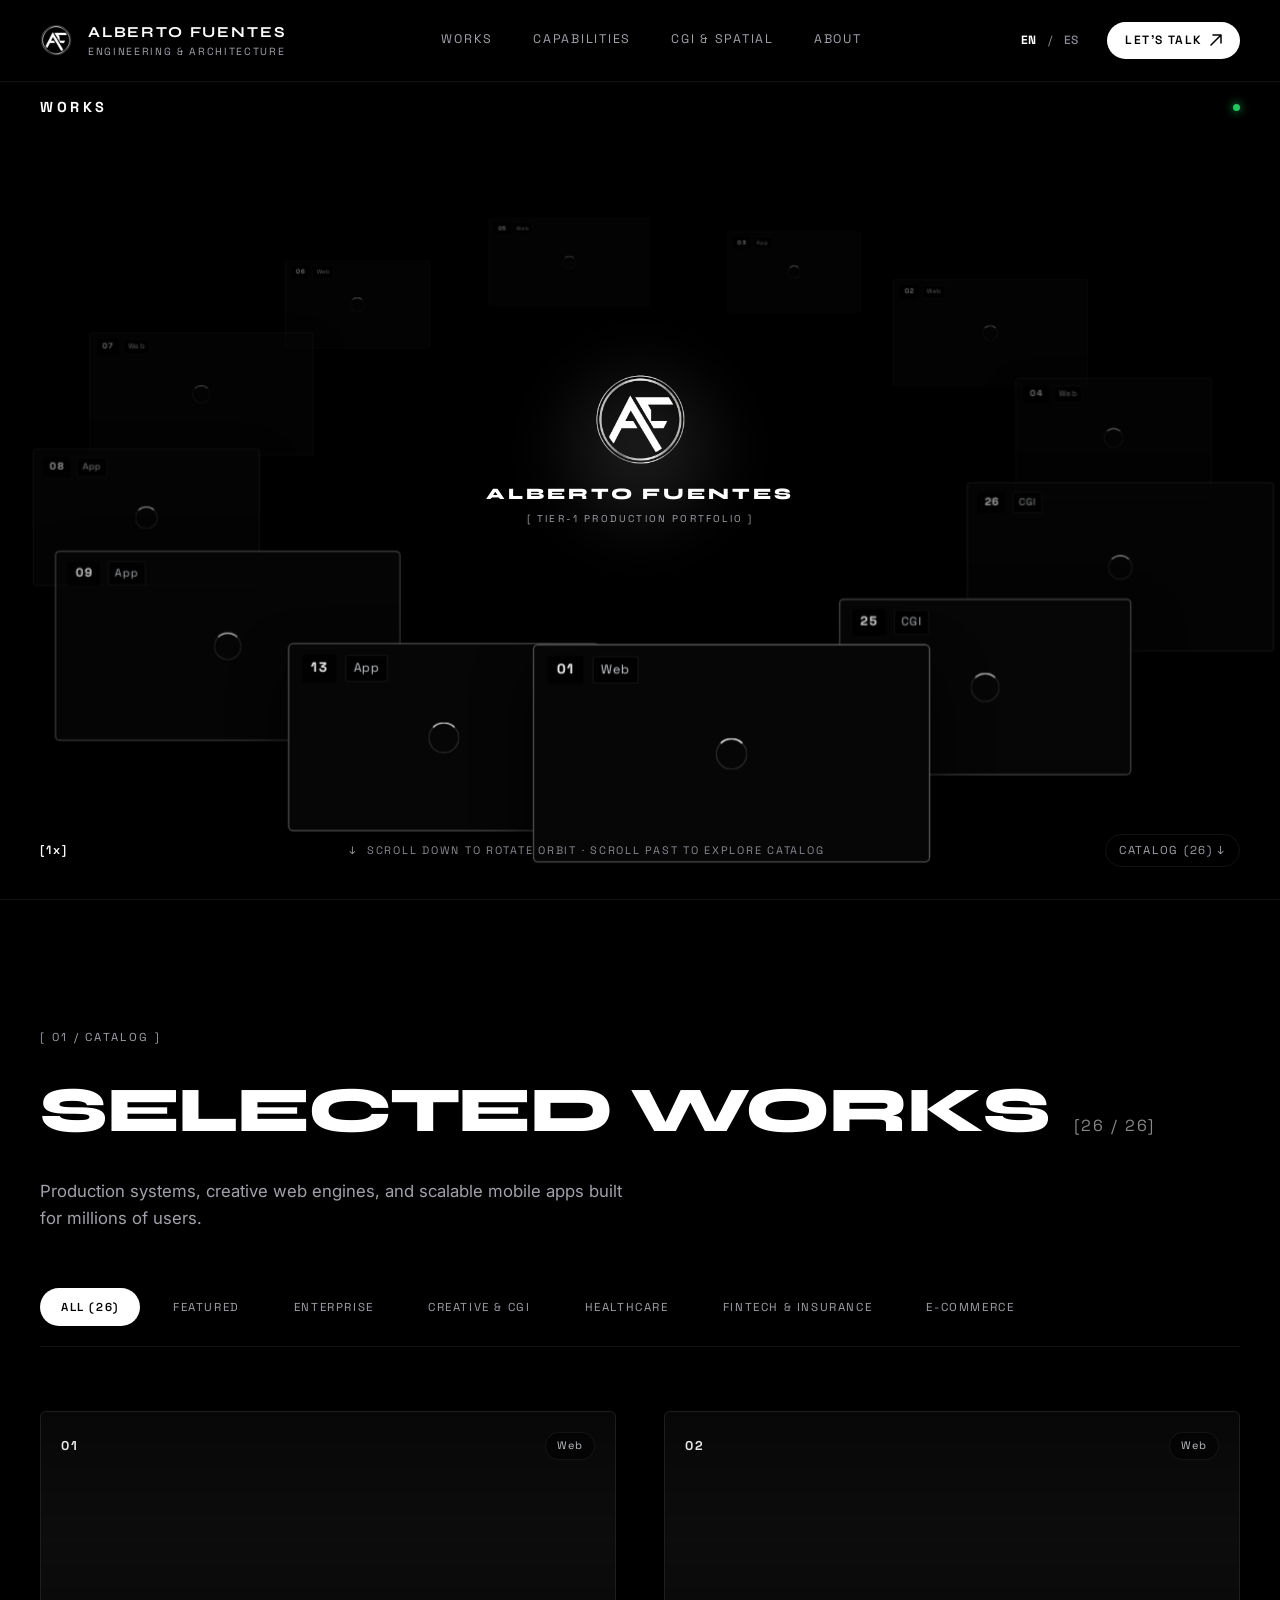
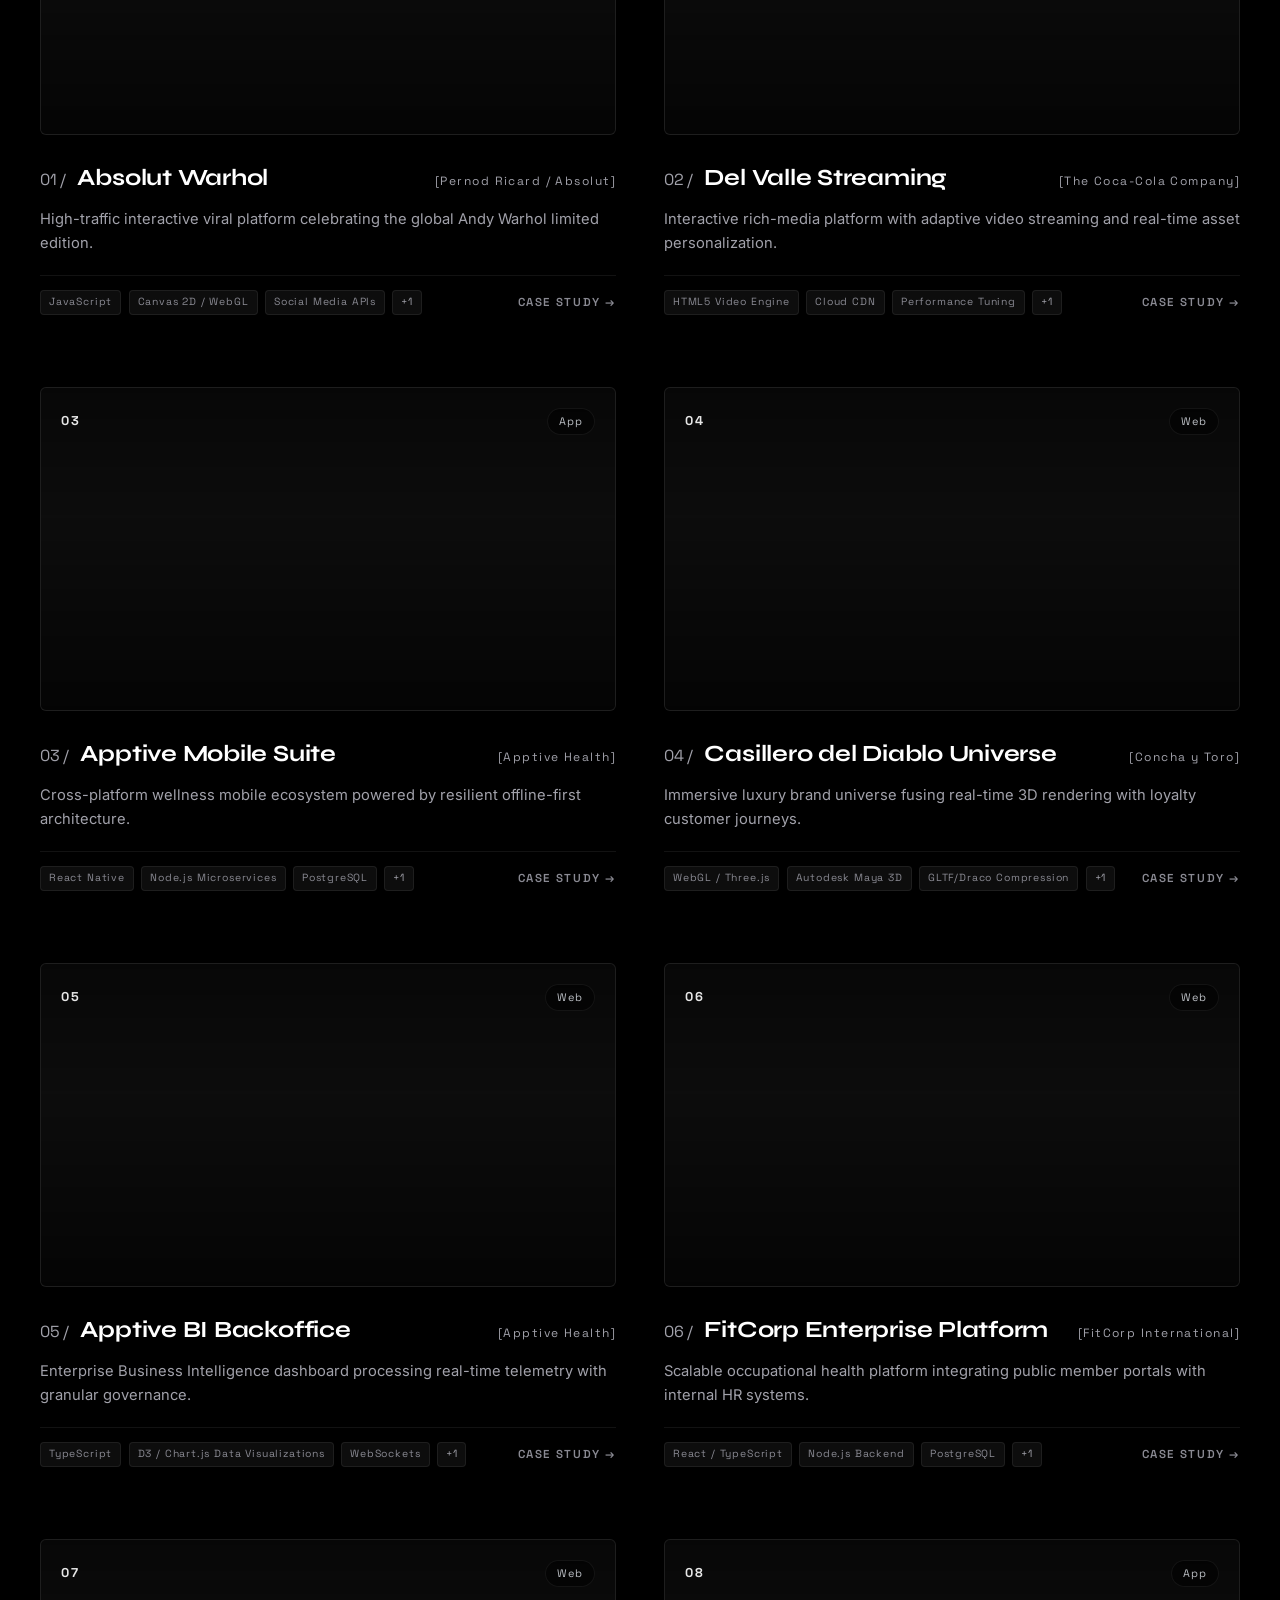
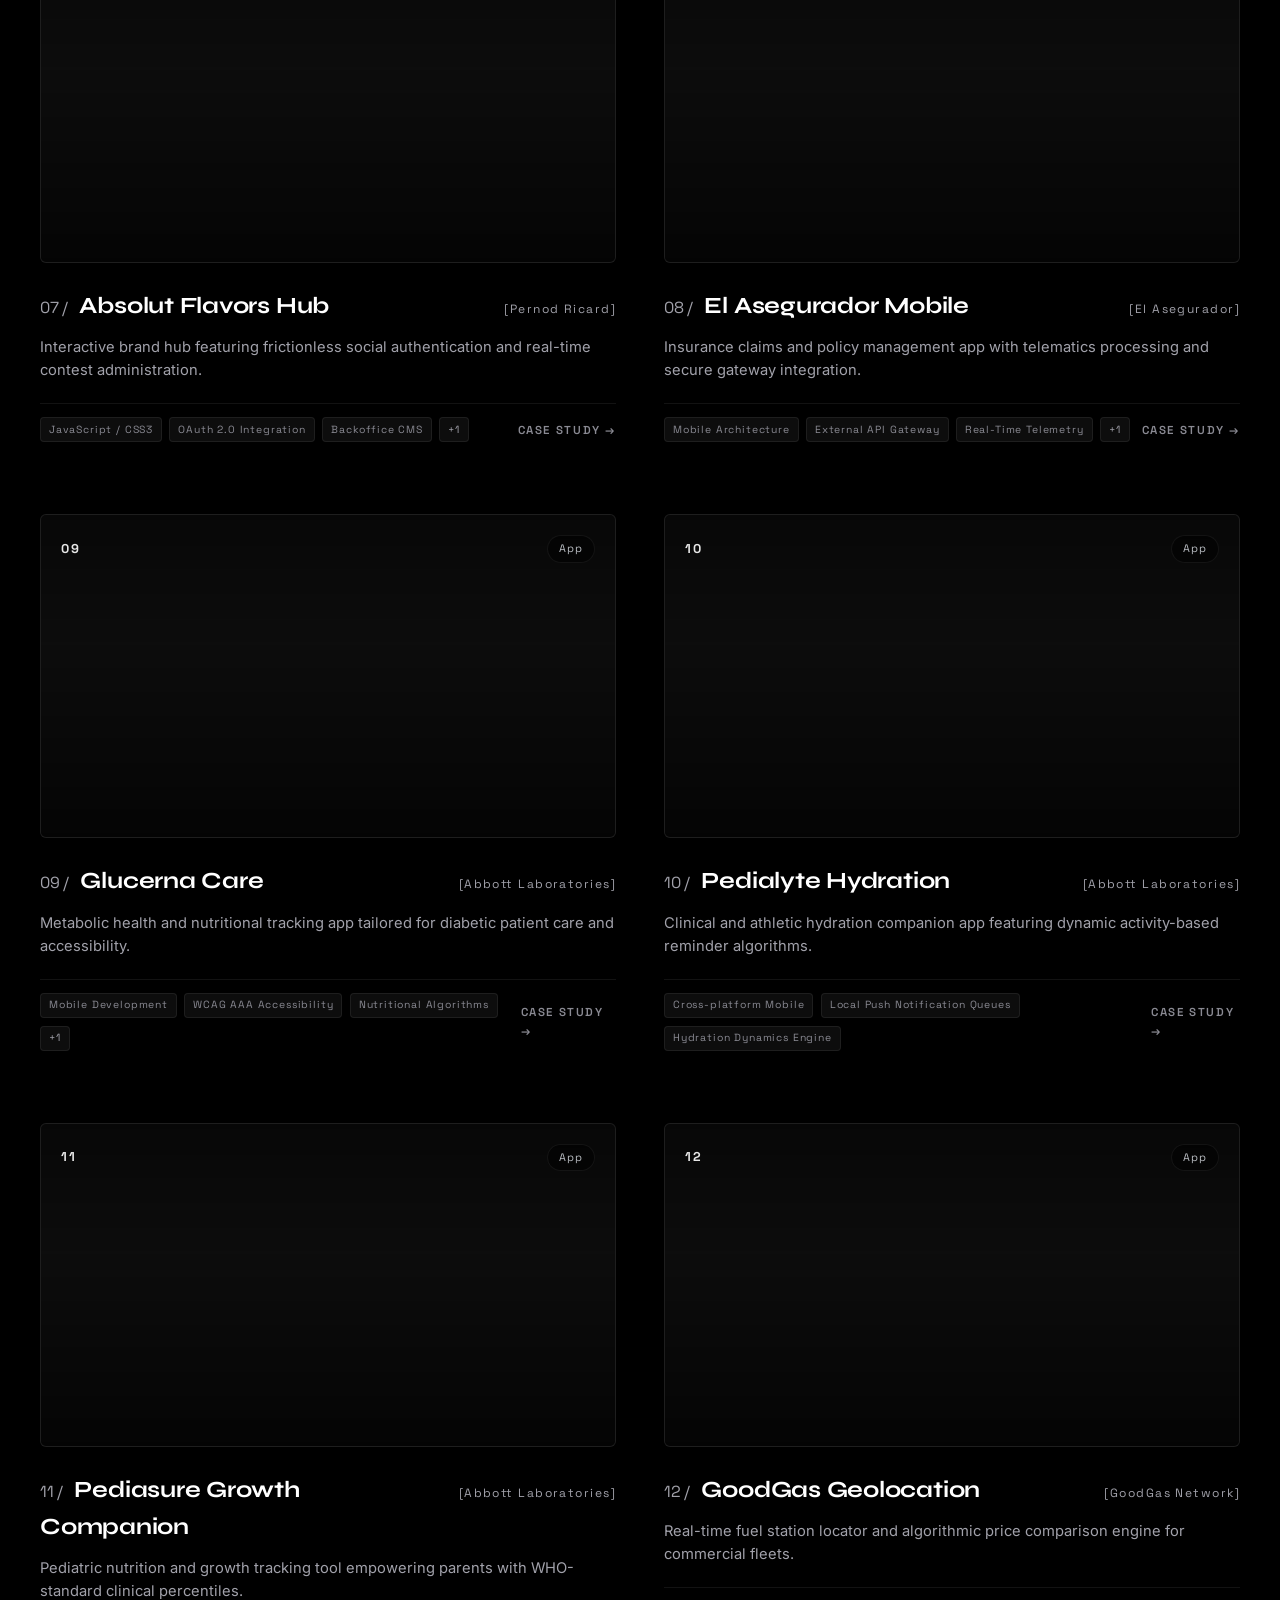
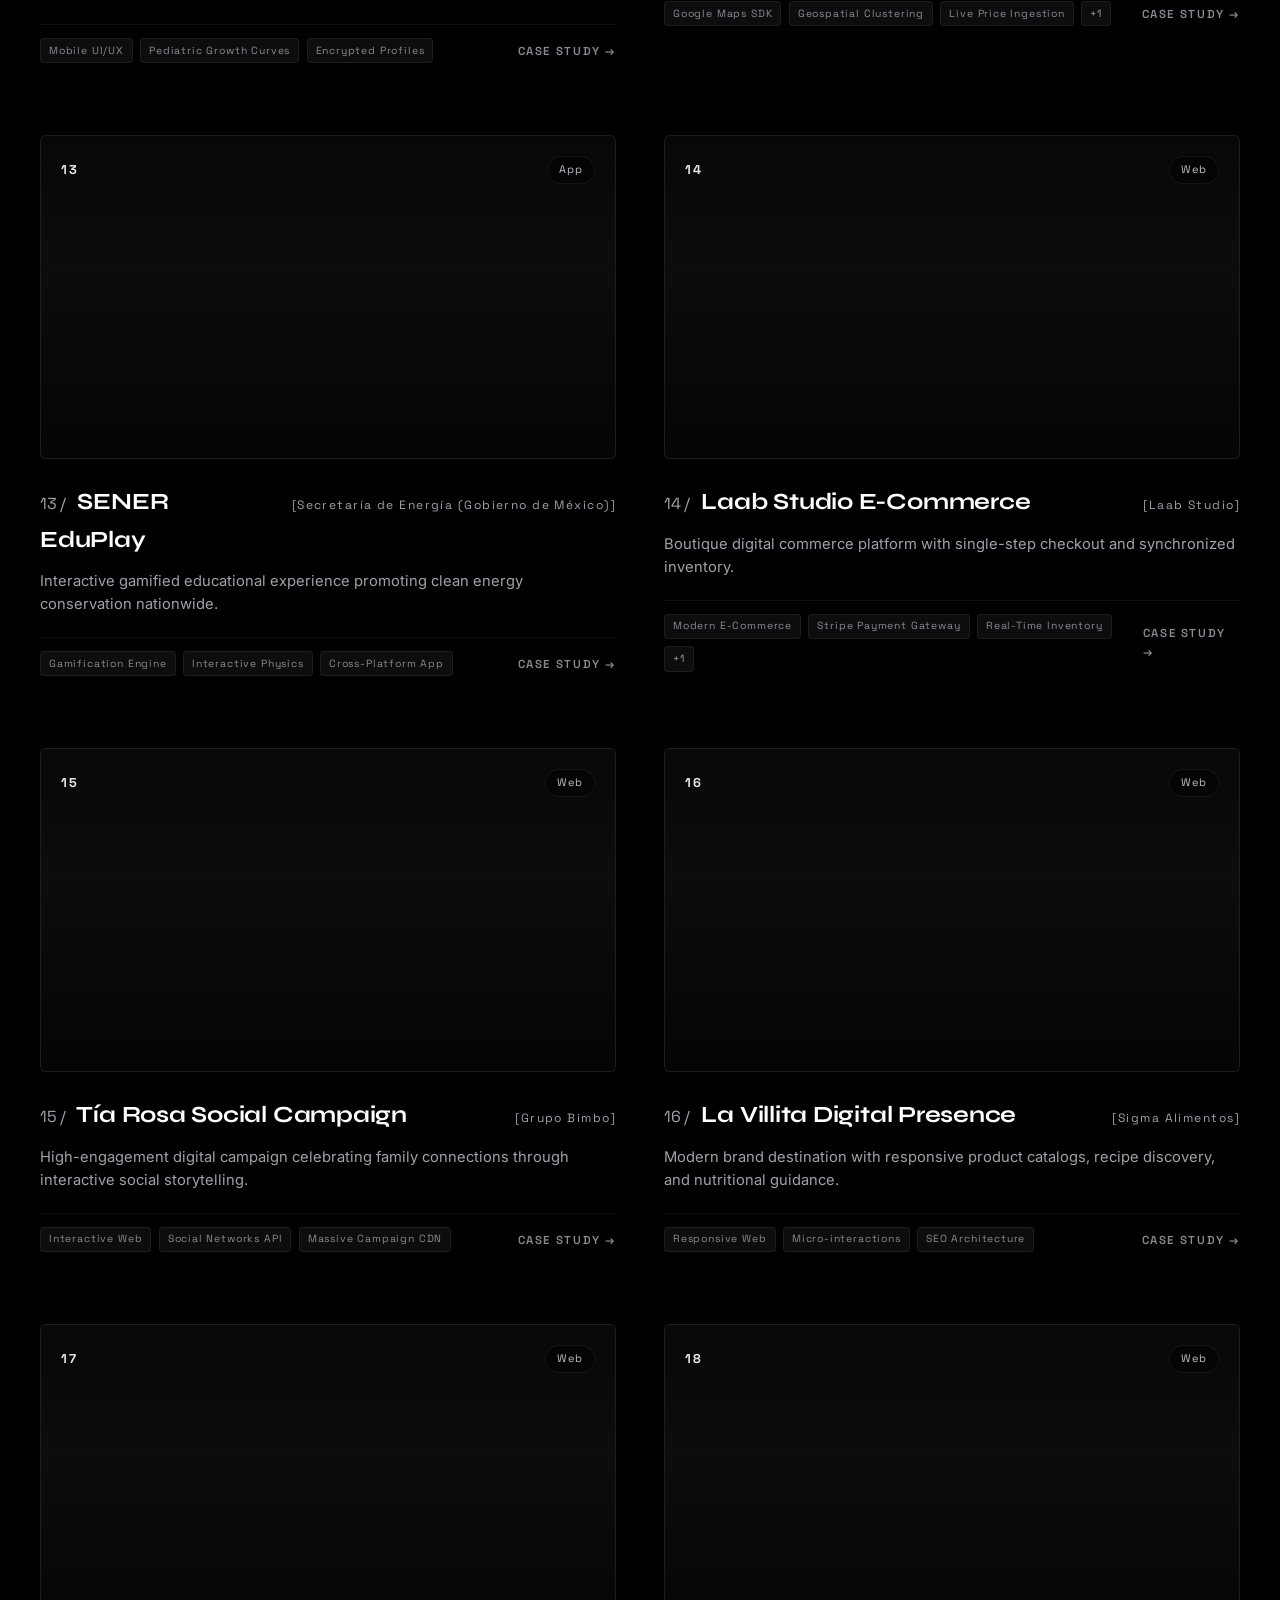
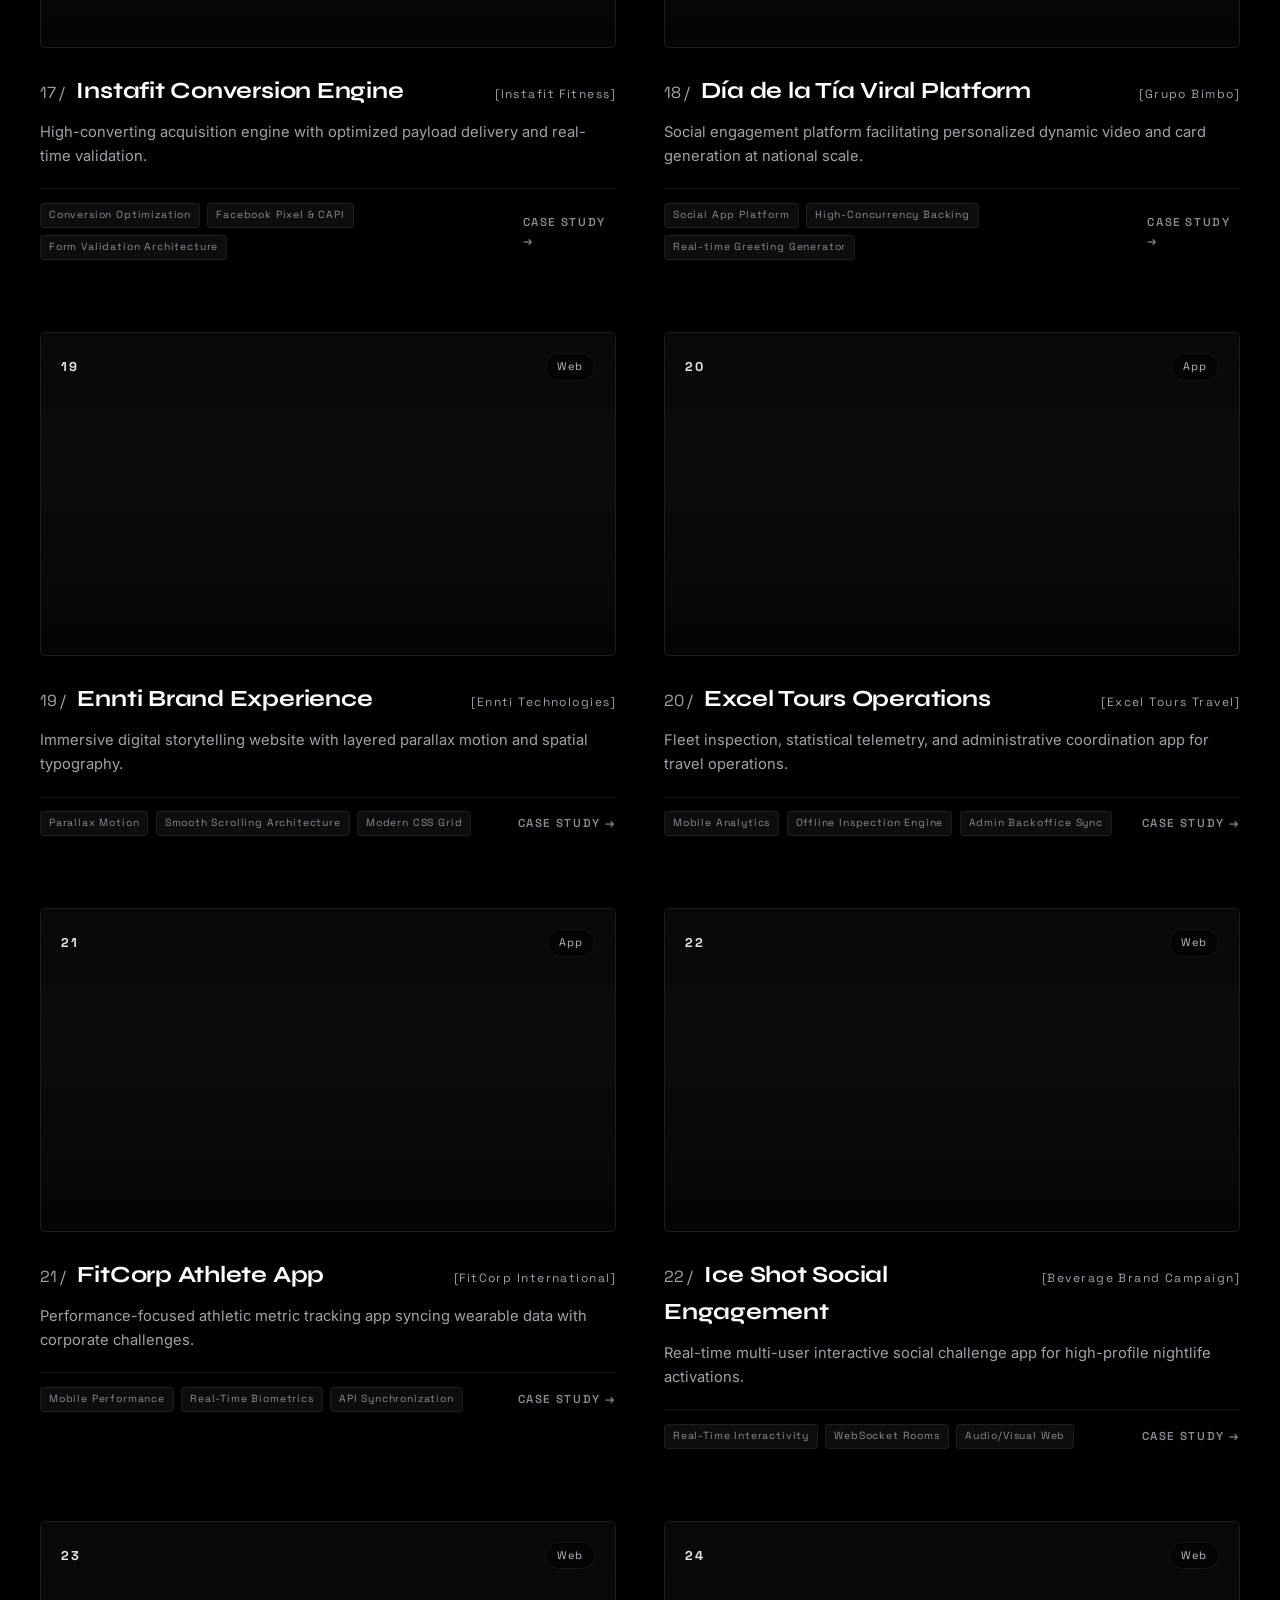
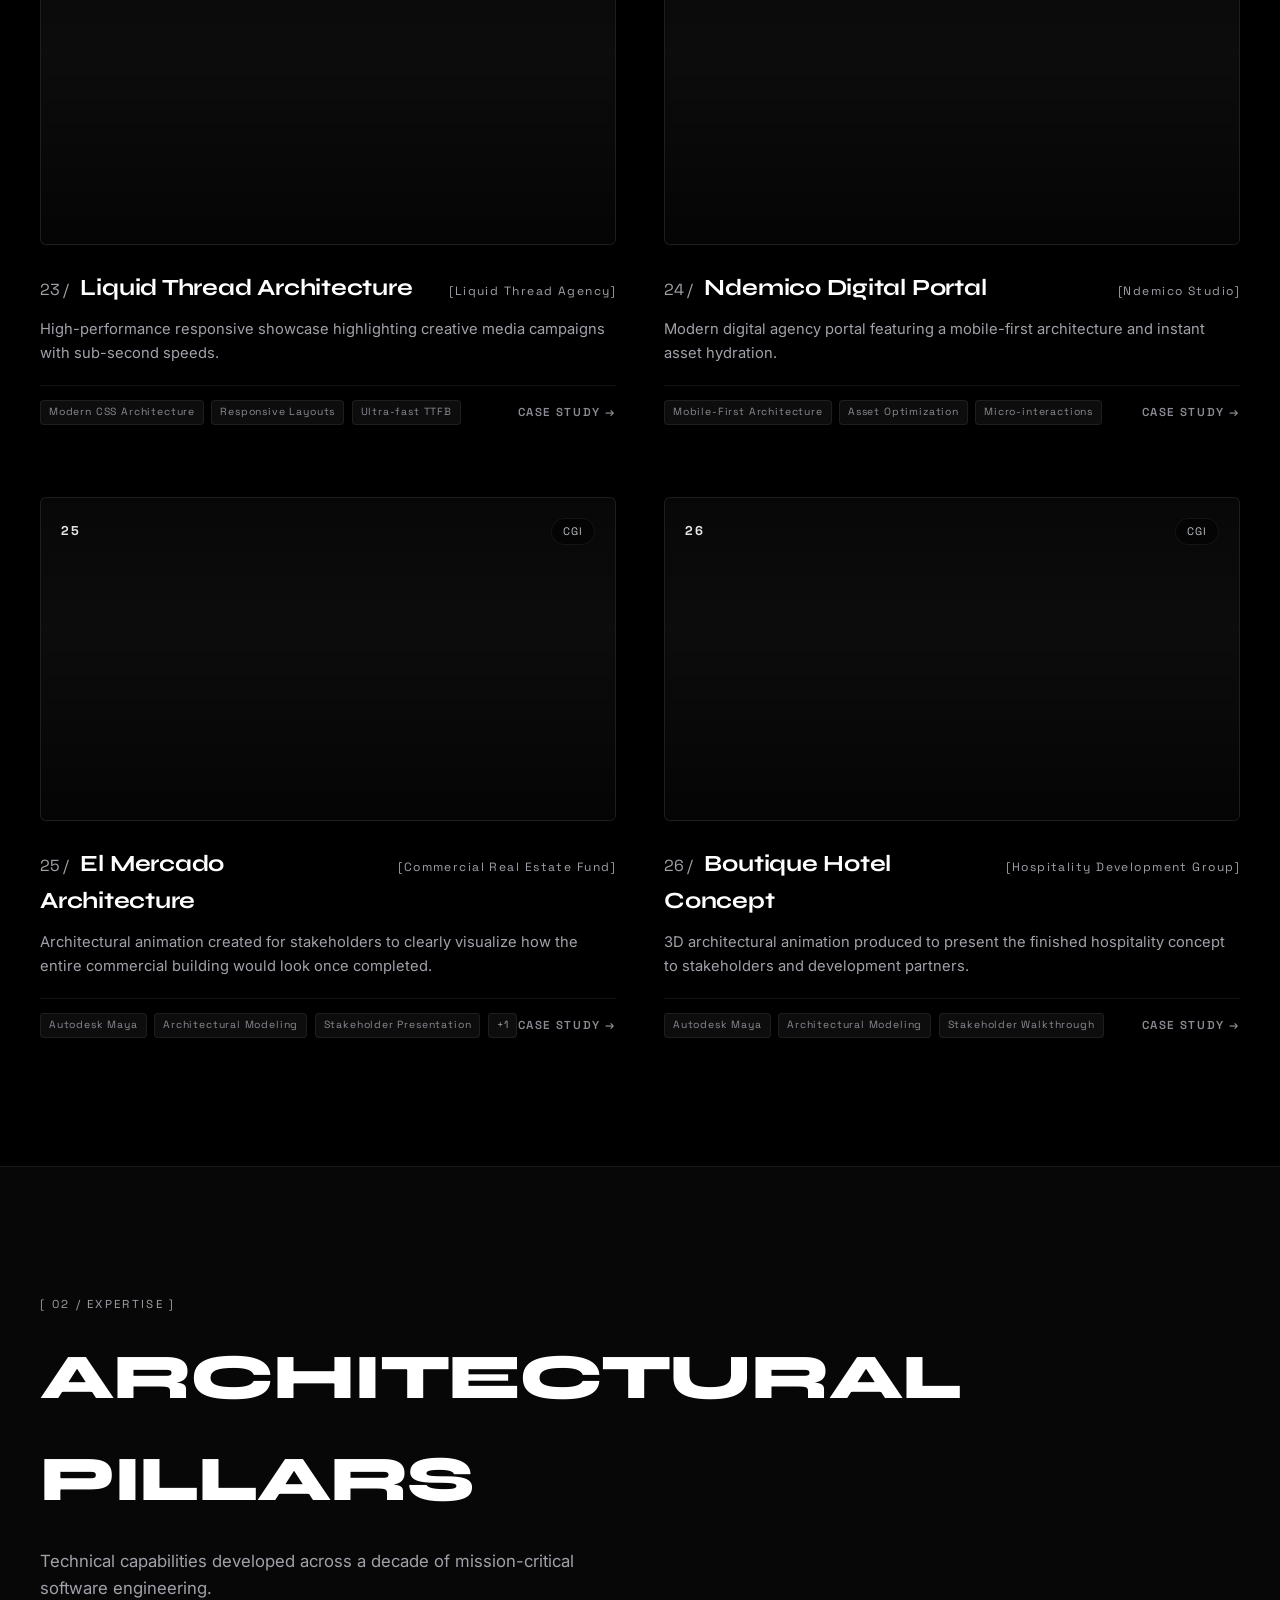
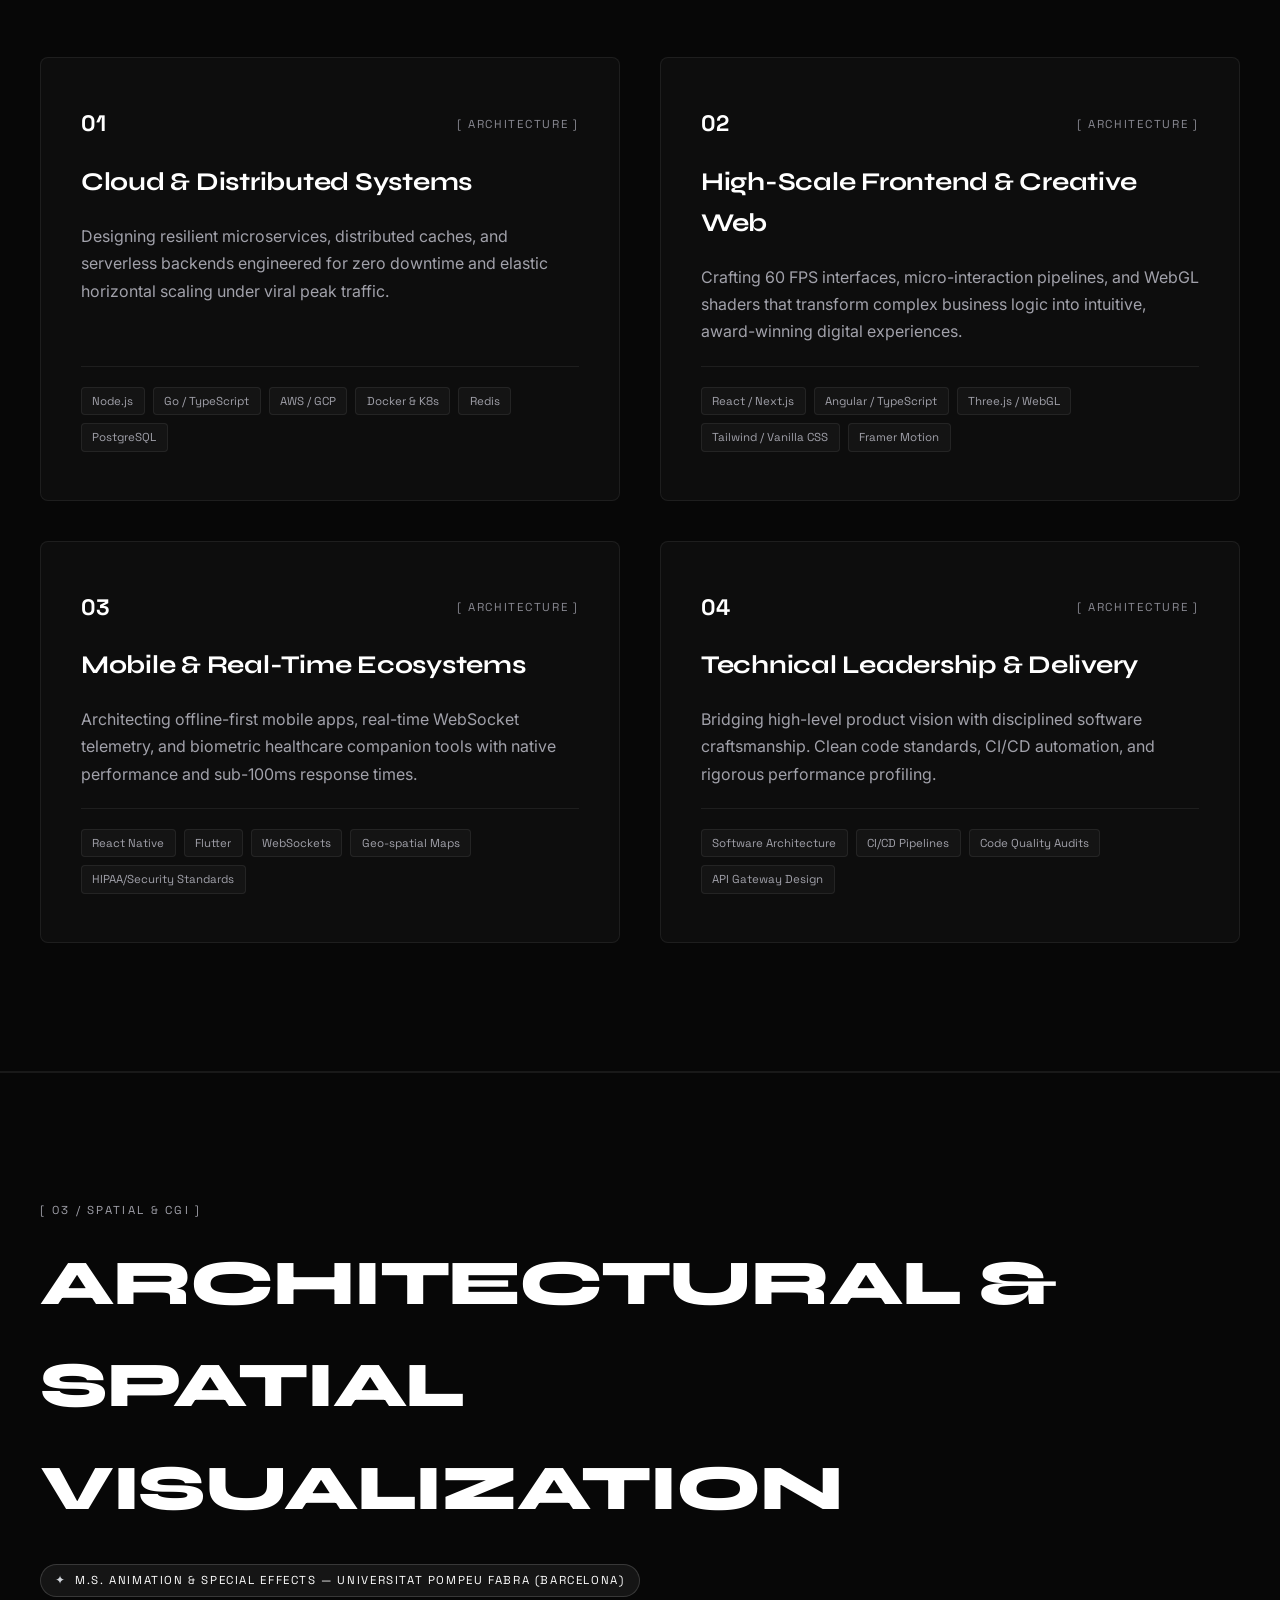
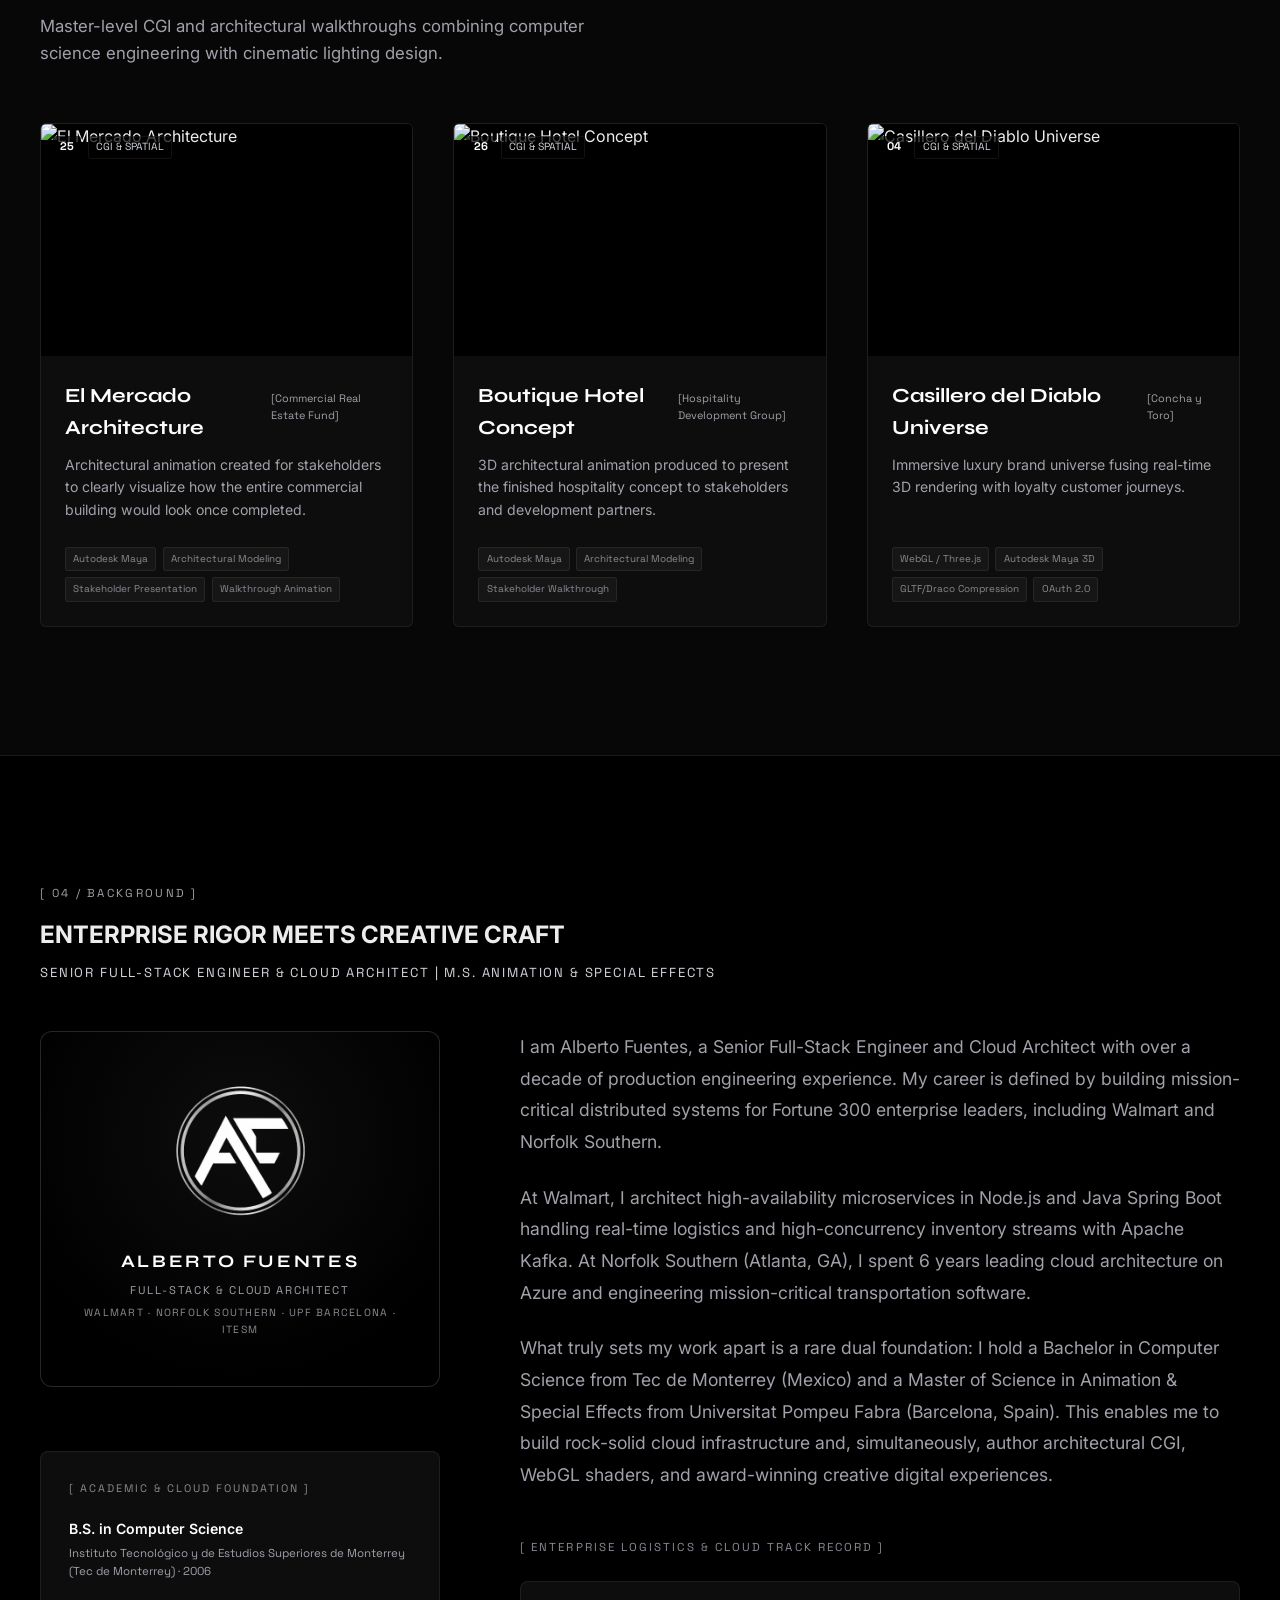
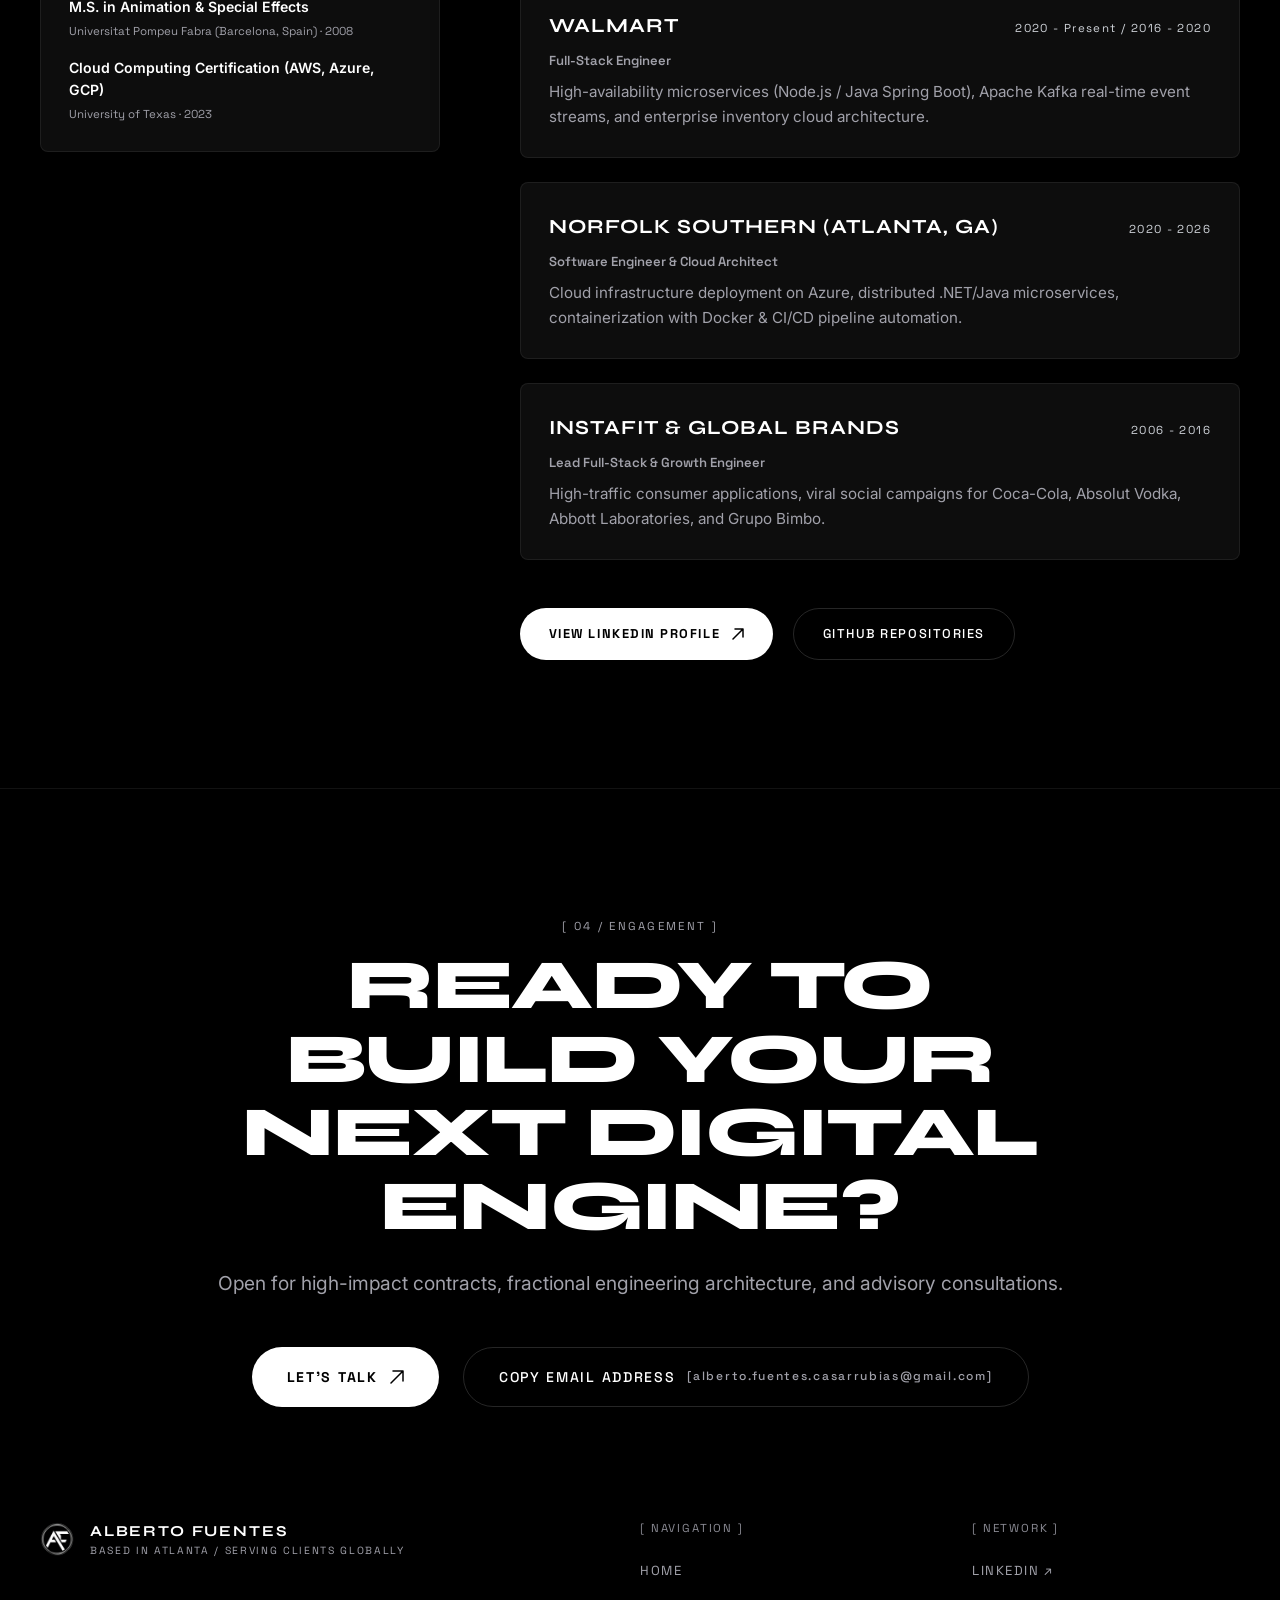
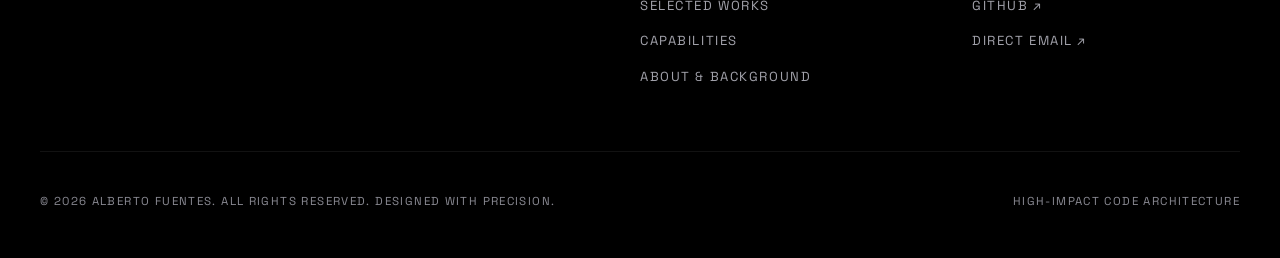
==== commit a15d93bb: "deploy: AlbertoFCasarrubias/alberto-fuentes@b4c117ca055bc89369153f3f07fd63287b99d1ec" ====
--- a/index.html
+++ b/index.html
@@ -11,8 +11,8 @@
     <link rel="preconnect" href="https://fonts.googleapis.com">
     <link rel="preconnect" href="https://fonts.gstatic.com" crossorigin>
     <link href="https://fonts.googleapis.com/css2?family=Inter:wght@300;400;500;600;700&family=Space+Grotesk:wght@300;400;500;600;700&family=Syne:wght@500;700;800&display=swap" rel="stylesheet">
-    <script type="module" crossorigin src="./assets/index-DvTdfZCT.js"></script>
-    <link rel="stylesheet" crossorigin href="./assets/index-cwN0wEdc.css">
+    <script type="module" crossorigin src="./assets/index-CyPfihqw.js"></script>
+    <link rel="stylesheet" crossorigin href="./assets/index-D-A3mTnA.css">
   </head>
   <body>
     <div id="root"></div>
--- a/assets/index-D-A3mTnA.css
+++ b/assets/index-D-A3mTnA.css
@@ -0,0 +1 @@
+:root{--bg-pure:#000;--bg-dark:#070707;--bg-surface:#0d0d0d;--bg-surface-elevated:#141414;--border-hairline:#ffffff12;--border-subtle:#ffffff26;--border-bright:#ffffff59;--text-pure:#fff;--text-primary:#ececec;--text-muted:#a1a1aa;--text-dim:#8a8a93;--accent-silver:#d1d5db;--accent-platinum:#f3f4f6;--accent-active:#22c55e;--font-editorial:"Syne", sans-serif;--font-mono:"Space Grotesk", monospace;--font-ui:"Inter", -apple-system, BlinkMacSystemFont, "Segoe UI", Roboto, sans-serif;--transition-fast:.2s cubic-bezier(.16, 1, .3, 1);--transition-smooth:.4s cubic-bezier(.16, 1, .3, 1);--transition-slow:.7s cubic-bezier(.16, 1, .3, 1)}*,:before,:after{box-sizing:border-box;margin:0;padding:0}html{scroll-behavior:smooth;background-color:var(--bg-pure);color:var(--text-primary);font-family:var(--font-ui);-webkit-font-smoothing:antialiased;-moz-osx-font-smoothing:grayscale;width:100%;max-width:100vw;overflow-x:hidden}body{background-color:var(--bg-pure);width:100%;max-width:100vw;line-height:1.6;overflow-x:hidden}::-webkit-scrollbar{width:6px}::-webkit-scrollbar-track{background:var(--bg-pure)}::-webkit-scrollbar-thumb{background:#222;border-radius:3px}::-webkit-scrollbar-thumb:hover{background:#444}a{color:inherit;text-decoration:none}button{color:inherit;font:inherit;cursor:pointer;background:0 0;border:none}::selection{background:var(--text-pure);color:var(--bg-pure)}.cipher-header{z-index:1000;-webkit-backdrop-filter:blur(16px);border-bottom:1px solid var(--border-hairline);width:100%;transition:background-color var(--transition-fast), border-color var(--transition-fast);background-color:#000000bf;position:fixed;top:0;left:0}.cipher-header.scrolled{border-bottom-color:var(--border-subtle);background-color:#000000eb}.header-container{justify-content:space-between;align-items:center;max-width:1440px;margin:0 auto;padding:1.25rem 2.5rem;display:flex}.header-brand{align-items:center;gap:1rem;display:flex}.af-logo-wrapper{align-items:center;gap:.75rem;display:flex}.af-logo-svg{transition:transform var(--transition-smooth);display:block}.header-brand:hover .af-logo-svg{transform:scale(1.05)}.brand-text-block{flex-direction:column;display:flex}.brand-title{font-family:var(--font-editorial);letter-spacing:.12em;color:var(--text-pure);font-size:.95rem;font-weight:700}.brand-subtitle{font-family:var(--font-mono);letter-spacing:.16em;color:var(--text-muted);font-size:.65rem}.header-nav{align-items:center;gap:2.5rem;display:flex}.nav-link{font-family:var(--font-mono);letter-spacing:.14em;color:var(--text-muted);transition:color var(--transition-fast);padding:.5rem 0;font-size:.78rem;position:relative}.nav-link:hover{color:var(--text-pure)}.nav-link:after{content:"";background-color:var(--text-pure);width:0;height:1px;transition:width var(--transition-fast);position:absolute;bottom:0;left:0}.nav-link:hover:after{width:100%}.header-actions{align-items:center;gap:1.5rem;display:flex}.lang-switcher{font-family:var(--font-mono);letter-spacing:.1em;align-items:center;gap:.4rem;font-size:.75rem;display:flex}.lang-btn{color:var(--text-dim);transition:color var(--transition-fast);padding:.2rem .3rem;font-weight:500}.lang-btn.active{color:var(--text-pure);font-weight:700}.lang-btn:hover{color:var(--text-primary)}.lang-divider{color:var(--text-dim)}.cta-button-minimal{font-family:var(--font-mono);letter-spacing:.12em;color:var(--bg-pure);background-color:var(--text-pure);transition:transform var(--transition-fast), background-color var(--transition-fast), opacity var(--transition-fast);border-radius:9999px;align-items:center;gap:.5rem;padding:.55rem 1.15rem;font-size:.75rem;font-weight:600;display:inline-flex}.cta-button-minimal:hover{background-color:var(--accent-silver);transform:translateY(-1px)}.mobile-menu-toggle{width:42px;height:42px;color:var(--text-pure);border:1px solid var(--border-hairline);cursor:pointer;transition:background-color var(--transition-fast), border-color var(--transition-fast);background:#ffffff0f;border-radius:8px;flex-shrink:0;justify-content:center;align-items:center;padding:0;display:none}.mobile-menu-toggle:hover,.mobile-menu-toggle:active{border-color:var(--border-subtle);background:#ffffff1f}.mobile-menu-toggle svg{stroke:var(--text-pure);pointer-events:none;display:block}.mobile-nav-drawer{background-color:var(--bg-pure);border-bottom:1px solid var(--border-hairline);font-family:var(--font-mono);letter-spacing:.12em;flex-direction:column;gap:1.5rem;padding:2rem;display:flex}.btn-primary-cipher{background-color:var(--text-pure);color:var(--bg-pure);font-family:var(--font-mono);letter-spacing:.12em;transition:transform var(--transition-fast), background-color var(--transition-fast), box-shadow var(--transition-fast);border-radius:9999px;align-items:center;gap:.75rem;padding:.9rem 1.8rem;font-size:.8rem;font-weight:700;display:inline-flex}.btn-primary-cipher:hover{background-color:var(--accent-silver);transform:translateY(-2px);box-shadow:0 10px 30px #ffffff26}.btn-secondary-cipher{color:var(--text-pure);border:1px solid var(--border-subtle);font-family:var(--font-mono);letter-spacing:.12em;transition:border-color var(--transition-fast), background-color var(--transition-fast), transform var(--transition-fast);background-color:#0000;border-radius:9999px;align-items:center;gap:.75rem;padding:.9rem 1.8rem;font-size:.8rem;font-weight:500;display:inline-flex}.btn-secondary-cipher:hover{border-color:var(--text-pure);background-color:#ffffff0d;transform:translateY(-1px)}.btn-large{padding:1.1rem 2.2rem;font-size:.88rem}.cipher-hero{background:radial-gradient(circle at 50% 15%,#1e1e1e40 0%,#000 70%);align-items:center;min-height:100vh;padding-top:8rem;padding-bottom:5rem;display:flex;position:relative}.hero-container{width:100%;max-width:1440px;margin:0 auto;padding:0 2.5rem}.hero-telemetry{border-bottom:1px solid var(--border-hairline);justify-content:space-between;align-items:center;margin-bottom:2.5rem;padding-bottom:1.25rem;display:flex}.status-pill{font-family:var(--font-mono);letter-spacing:.14em;color:var(--text-muted);align-items:center;gap:.6rem;font-size:.72rem;display:inline-flex}.pulse-dot{background-color:var(--accent-active);width:7px;height:7px;box-shadow:0 0 10px var(--accent-active);border-radius:50%;animation:2s infinite pulse}@keyframes pulse{0%{opacity:.8;transform:scale(.95)}50%{opacity:1;transform:scale(1.3)}to{opacity:.8;transform:scale(.95)}}.telemetry-meta{font-family:var(--font-mono);letter-spacing:.14em;color:var(--text-dim);gap:.6rem;font-size:.72rem;display:flex}.meta-sep{color:var(--border-subtle)}.hero-headline-block{margin-bottom:3.5rem}.hero-giant-title{font-family:var(--font-editorial);letter-spacing:-.03em;text-transform:uppercase;color:var(--text-pure);flex-direction:column;font-size:clamp(2.8rem,7.5vw,6.8rem);font-weight:800;line-height:.95;display:flex}.title-row-italic{color:var(--accent-silver);font-style:italic;font-weight:400}.hero-bottom-grid{grid-template-columns:1.4fr 1fr;align-items:flex-end;gap:3rem;margin-bottom:4rem;display:grid}.hero-subtitle{color:var(--text-muted);max-width:680px;font-size:1.15rem;line-height:1.7}.hero-actions-group{flex-wrap:wrap;justify-content:flex-end;gap:1.25rem;display:flex}.hero-metrics-strip{border-top:1px solid var(--border-hairline);border-bottom:1px solid var(--border-hairline);grid-template-columns:repeat(3,1fr);gap:2rem;margin-bottom:4rem;padding:2.5rem 0;display:grid}.metric-box{flex-direction:column;gap:.35rem;display:flex}.metric-value{font-family:var(--font-mono);color:var(--text-pure);letter-spacing:-.02em;font-size:clamp(1.8rem,3.5vw,2.5rem);font-weight:700}.metric-label{font-family:var(--font-mono);letter-spacing:.12em;color:var(--text-muted);text-transform:uppercase;font-size:.72rem}.hero-showreel-card{border:1px solid var(--border-hairline);background-color:var(--bg-surface);border-radius:8px;overflow:hidden}.showreel-media-wrapper{aspect-ratio:21/9;background-color:#000;width:100%;position:relative;overflow:hidden}.showreel-video{object-fit:cover;opacity:.85;width:100%;height:100%;transition:opacity var(--transition-slow), transform var(--transition-slow)}.hero-showreel-card:hover .showreel-video{opacity:1;transform:scale(1.02)}.showreel-overlay{background:linear-gradient(#0000 0%,#000000d9 100%);justify-content:space-between;align-items:center;width:100%;padding:1.5rem 2rem;display:flex;position:absolute;bottom:0;left:0}.showreel-badge{align-items:center;gap:.85rem;display:flex}.badge-tag{font-family:var(--font-mono);letter-spacing:.15em;color:var(--text-pure);font-size:.75rem}.badge-title{font-family:var(--font-editorial);letter-spacing:.08em;color:var(--accent-silver);text-transform:uppercase;font-size:.9rem}.showreel-status{font-family:var(--font-mono);letter-spacing:.15em;color:var(--text-muted);font-size:.7rem}.cipher-works-section{background-color:var(--bg-pure);padding:8rem 0}.works-container{max-width:1440px;margin:0 auto;padding:0 2.5rem}.section-header-block{margin-bottom:3.5rem}.section-pre-title{font-family:var(--font-mono);letter-spacing:.2em;color:var(--text-muted);text-transform:uppercase;margin-bottom:.85rem;font-size:.72rem}.section-main-heading-row{align-items:baseline;gap:1.5rem;margin-bottom:1rem;display:flex}.section-title{font-family:var(--font-editorial);letter-spacing:-.02em;color:var(--text-pure);text-transform:uppercase;font-size:clamp(2.2rem,5vw,4rem);font-weight:800}.total-projects-counter{font-family:var(--font-mono);letter-spacing:.12em;color:var(--text-muted);font-size:1rem}.section-subtext{color:var(--text-muted);max-width:600px;font-size:1.05rem}.cipher-filters-bar{border-bottom:1px solid var(--border-hairline);margin-bottom:4rem;padding-bottom:1.25rem;overflow-x:auto}.filters-scroll-track{gap:.75rem;min-width:max-content;display:flex}.filter-tab-btn{font-family:var(--font-mono);letter-spacing:.14em;color:var(--text-muted);transition:all var(--transition-fast);border:1px solid #0000;border-radius:9999px;padding:.55rem 1.25rem;font-size:.72rem}.filter-tab-btn:hover{color:var(--text-pure);background-color:#ffffff0d}.filter-tab-btn.active{color:var(--bg-pure);background-color:var(--text-pure);font-weight:600}.cipher-projects-grid{grid-template-columns:repeat(2,1fr);gap:4.5rem 3rem;display:grid}.cipher-project-card{cursor:pointer;flex-direction:column;display:flex}.project-media-frame{aspect-ratio:16/9;background-color:var(--bg-surface);border:1px solid var(--border-hairline);border-radius:6px;width:100%;margin-bottom:1.5rem;position:relative;overflow:hidden}.project-img-poster{object-fit:cover;width:100%;height:100%;transition:transform var(--transition-smooth), opacity var(--transition-fast);position:absolute;top:0;left:0}.project-img-poster.fade-out{opacity:0}.project-video-preview{object-fit:cover;width:100%;height:100%;position:absolute;top:0;left:0}.cipher-project-card:hover .project-img-poster{transform:scale(1.04)}.project-media-overlay{opacity:.9;width:100%;height:100%;transition:opacity var(--transition-fast);z-index:2;background:linear-gradient(#00000073 0%,#0000 40%,#000000b3 100%);flex-direction:column;justify-content:space-between;padding:1.25rem;display:flex;position:absolute;top:0;left:0}.overlay-top{justify-content:space-between;align-items:center;display:flex}.media-index{font-family:var(--font-mono);letter-spacing:.15em;color:var(--text-pure);font-size:.8rem;font-weight:700}.media-type-pill{font-family:var(--font-mono);letter-spacing:.12em;border:1px solid var(--border-hairline);color:var(--accent-silver);background-color:#000000a6;border-radius:9999px;padding:.25rem .65rem;font-size:.68rem}.overlay-center{opacity:0;transition:all var(--transition-fast);justify-content:center;align-items:center;display:flex;transform:translateY(8px)}.cipher-project-card:hover .overlay-center{opacity:1;transform:translateY(0)}.explore-badge{font-family:var(--font-mono);letter-spacing:.14em;background-color:var(--text-pure);color:var(--bg-pure);border-radius:9999px;align-items:center;gap:.5rem;padding:.55rem 1.2rem;font-size:.72rem;font-weight:700;display:inline-flex}.project-info-block{flex-direction:column;gap:.75rem;display:flex}.info-header-row{justify-content:space-between;align-items:baseline;gap:1rem;display:flex}.project-card-title{font-family:var(--font-editorial);color:var(--text-pure);letter-spacing:-.01em;transition:color var(--transition-fast);font-size:1.45rem;font-weight:700}.cipher-project-card:hover .project-card-title{color:var(--accent-silver)}.num-prefix{font-family:var(--font-mono);color:var(--text-muted);margin-right:.35rem;font-size:1rem;font-weight:400}.client-badge{font-family:var(--font-mono);letter-spacing:.12em;color:var(--text-muted);white-space:nowrap;font-size:.75rem}.project-card-summary{color:var(--text-muted);font-size:.92rem;line-height:1.6}.project-card-footer{border-top:1px solid var(--border-hairline);justify-content:space-between;align-items:center;margin-top:.5rem;padding-top:.85rem;display:flex}.stack-pill-row{flex-wrap:wrap;gap:.45rem;display:flex}.tech-pill{font-family:var(--font-mono);letter-spacing:.08em;color:var(--text-dim);background-color:var(--bg-surface);border:1px solid var(--border-hairline);border-radius:4px;padding:.2rem .5rem;font-size:.65rem}.tech-pill-more{color:var(--text-muted)}.open-link-indicator{font-family:var(--font-mono);letter-spacing:.14em;color:var(--text-dim);transition:color var(--transition-fast), transform var(--transition-fast);font-size:.72rem;font-weight:600}.cipher-project-card:hover .open-link-indicator{color:var(--text-pure);transform:translate(3px)}.cipher-modal-backdrop{z-index:200000;-webkit-backdrop-filter:blur(25px);-webkit-overflow-scrolling:touch;background-color:#000000eb;justify-content:center;align-items:flex-start;width:100vw;height:100vh;padding:3rem 1.25rem 2rem;display:flex;position:fixed;inset:0;overflow-y:auto}.cipher-modal-dialog{background-color:var(--bg-dark);border:1px solid var(--border-subtle);border-radius:12px;width:100%;max-width:1040px;max-height:90vh;margin:auto;animation:.3s cubic-bezier(.16,1,.3,1) slideUp;position:relative;overflow-y:auto;box-shadow:0 30px 80px #000c}@keyframes slideUp{0%{opacity:0;transform:translateY(24px)}to{opacity:1;transform:translateY(0)}}.modal-top-bar{border-bottom:1px solid var(--border-hairline);-webkit-backdrop-filter:blur(10px);backdrop-filter:blur(10px);z-index:10;background-color:#070707f2;justify-content:space-between;align-items:center;padding:1.5rem 2.25rem;display:flex;position:sticky;top:0}.modal-badge-group{align-items:center;gap:.85rem;display:flex}.modal-meta-index{font-family:var(--font-mono);color:var(--text-pure);font-size:.9rem;font-weight:700}.modal-badge-text{font-family:var(--font-mono);letter-spacing:.16em;color:var(--text-muted);font-size:.72rem}.modal-close-btn{font-family:var(--font-mono);letter-spacing:.14em;color:var(--text-muted);transition:color var(--transition-fast);align-items:center;gap:.6rem;padding:.4rem .6rem;font-size:.75rem;display:flex}.modal-close-btn:hover{color:var(--text-pure)}.close-x{font-size:1rem}.video-loader-overlay{z-index:5;background:radial-gradient(circle,#151515 0%,#050505 100%);flex-direction:column;justify-content:center;align-items:center;gap:1.25rem;width:100%;height:100%;transition:opacity .3s;display:flex;position:absolute;top:0;left:0}.loader-pulse-ring{border:1px solid #fff3;border-radius:50%;width:90px;height:90px;animation:1.8s cubic-bezier(.215,.61,.355,1) infinite pulseRing;position:absolute}@keyframes pulseRing{0%{opacity:.8;transform:scale(.6)}to{opacity:0;transform:scale(1.4)}}.loader-spinner{border:2px solid #ffffff1a;border-top-color:var(--text-pure);border-radius:50%;width:38px;height:38px;animation:.85s linear infinite spin}@keyframes spin{to{transform:rotate(360deg)}}.loader-text{font-family:var(--font-mono);letter-spacing:.2em;color:var(--text-muted);text-transform:uppercase;font-size:.68rem}.modal-video-element.video-buffering{opacity:0}.modal-video-element.video-ready{opacity:1;transition:opacity .45s ease-in}.card-buffer-loader{z-index:2;background:#0a0a0ab3;justify-content:center;align-items:center;width:100%;height:100%;display:flex;position:absolute;top:0;left:0}.buffer-spinner{border:1.5px solid #ffffff26;border-top-color:var(--text-pure);border-radius:50%;width:24px;height:24px;animation:.75s linear infinite spin}.constellation-video.loading{opacity:.35}.constellation-video.loaded{opacity:1;transition:opacity .4s}.card-mini-loader{border:1px solid var(--border-hairline);z-index:5;font-family:var(--font-mono);letter-spacing:.12em;color:var(--text-muted);background:#000000bf;border-radius:9999px;align-items:center;gap:.4rem;padding:.2rem .5rem;font-size:.62rem;display:flex;position:absolute;top:.75rem;right:.75rem}.mini-loader-dot{background-color:#eab308;border-radius:50%;width:5px;height:5px;animation:1s infinite pulse}.modal-media-stage{aspect-ratio:16/9;background-color:#000;width:100%;position:relative;overflow:hidden}.modal-video-element,.modal-image-fallback{object-fit:cover;width:100%;height:100%}.modal-content-body{padding:3rem 2.5rem}.modal-header-hero{border-bottom:1px solid var(--border-hairline);margin-bottom:3.5rem;padding-bottom:2.5rem}.modal-category-label{font-family:var(--font-mono);letter-spacing:.15em;color:var(--text-muted);text-transform:uppercase;font-size:.75rem}.modal-project-title{font-family:var(--font-editorial);color:var(--text-pure);letter-spacing:-.02em;margin-top:.4rem;margin-bottom:2rem;font-size:clamp(2rem,4vw,3.2rem);font-weight:800}.modal-meta-grid{grid-template-columns:repeat(3,1fr);gap:2rem;display:grid}.meta-col{flex-direction:column;gap:.35rem;display:flex}.meta-col-title{font-family:var(--font-mono);letter-spacing:.16em;color:var(--text-dim);text-transform:uppercase;font-size:.68rem}.meta-col-val{color:var(--text-primary);font-size:.95rem;font-weight:600}.modal-stack-tags{flex-wrap:wrap;gap:.4rem;display:flex}.modal-tech-tag{font-family:var(--font-mono);background-color:var(--bg-surface-elevated);border:1px solid var(--border-hairline);color:var(--accent-silver);border-radius:4px;padding:.2rem .5rem;font-size:.65rem}.modal-star-container{flex-direction:column;gap:2.5rem;display:flex}.star-card{background-color:var(--bg-surface);border:1px solid var(--border-hairline);border-radius:8px;padding:2rem;position:relative}.star-card-header{align-items:center;gap:1rem;margin-bottom:1rem;display:flex}.star-step-num{font-family:var(--font-mono);color:var(--text-pure);font-size:1.1rem;font-weight:700}.star-step-title{font-family:var(--font-mono);letter-spacing:.16em;color:var(--accent-silver);text-transform:uppercase;font-size:.8rem}.star-step-content{color:var(--text-muted);font-size:1.05rem;line-height:1.75}.modal-footer-bar{border-top:1px solid var(--border-hairline);background-color:var(--bg-surface);justify-content:space-between;align-items:center;padding:1.5rem 2.5rem;display:flex}.cipher-capabilities-section{background-color:var(--bg-dark);border-top:1px solid var(--border-hairline);border-bottom:1px solid var(--border-hairline);padding:8rem 0}.capabilities-container{max-width:1440px;margin:0 auto;padding:0 2.5rem}.pillars-grid{grid-template-columns:repeat(2,1fr);gap:2.5rem;display:grid}.pillar-card{background-color:var(--bg-surface);border:1px solid var(--border-hairline);transition:border-color var(--transition-fast), transform var(--transition-fast);border-radius:8px;flex-direction:column;gap:1.25rem;padding:3rem 2.5rem;display:flex}.pillar-card:hover{border-color:var(--border-subtle);transform:translateY(-2px)}.pillar-header{justify-content:space-between;align-items:center;display:flex}.pillar-num{font-family:var(--font-mono);color:var(--text-pure);font-size:1.4rem;font-weight:700}.pillar-bracket{font-family:var(--font-mono);letter-spacing:.15em;color:var(--text-dim);font-size:.72rem}.pillar-title{font-family:var(--font-editorial);color:var(--text-pure);letter-spacing:-.01em;font-size:1.6rem;font-weight:700}.pillar-description{color:var(--text-muted);font-size:1rem;line-height:1.7}.pillar-tags-row{border-top:1px solid var(--border-hairline);flex-wrap:wrap;gap:.5rem;margin-top:auto;padding-top:1.25rem;display:flex}.pillar-tag{font-family:var(--font-mono);color:var(--text-muted);border:1px solid var(--border-hairline);background-color:#ffffff08;border-radius:4px;padding:.25rem .65rem;font-size:.72rem}.cipher-about-section{background-color:var(--bg-pure);padding:8rem 0}.about-container{max-width:1440px;margin:0 auto;padding:0 2.5rem}.about-grid{grid-template-columns:400px 1fr;align-items:flex-start;gap:5rem;display:grid}.about-visual-col{flex-direction:column;align-items:center;gap:2rem;display:flex;position:sticky;top:6.5rem}.about-seal-card{border:1px solid var(--border-subtle);text-align:center;background:radial-gradient(circle at 50% 30%,#ffffff0d 0%,#000 75%);border-radius:12px;flex-direction:column;align-items:center;gap:1.75rem;width:100%;max-width:400px;padding:3rem 2.5rem;display:flex}.about-seal-labels{flex-direction:column;gap:.35rem;display:flex}.seal-title{font-family:var(--font-editorial);letter-spacing:.15em;color:var(--text-pure);font-size:1.1rem;font-weight:700}.seal-role{font-family:var(--font-mono);letter-spacing:.15em;color:var(--text-muted);font-size:.7rem}.seal-coords{font-family:var(--font-mono);letter-spacing:.12em;color:var(--text-dim);font-size:.65rem}.cipher-spatial-section{background-color:var(--bg-dark);border-top:1px solid var(--border-hairline);border-bottom:1px solid var(--border-hairline);padding:8rem 0}.spatial-container{max-width:1440px;margin:0 auto;padding:0 2.5rem}.spatial-heading-row{flex-wrap:wrap;justify-content:space-between;align-items:baseline;gap:1.5rem;margin-bottom:1rem;display:flex}.credentials-pill{font-family:var(--font-mono);letter-spacing:.14em;color:var(--text-pure);border:1px solid var(--border-subtle);background:#ffffff0f;border-radius:9999px;align-items:center;gap:.5rem;padding:.4rem .9rem;font-size:.72rem;display:inline-flex}.pill-dot{color:var(--accent-silver)}.spatial-projects-grid{grid-template-columns:repeat(3,1fr);gap:2.5rem;margin-top:3.5rem;display:grid}.spatial-feature-card{background-color:var(--bg-surface);border:1px solid var(--border-hairline);cursor:pointer;transition:border-color var(--transition-fast), transform var(--transition-fast);border-radius:6px;flex-direction:column;display:flex;overflow:hidden}.spatial-feature-card:hover{border-color:var(--border-bright);transform:translateY(-4px)}.spatial-media-frame{aspect-ratio:16/10;background-color:#000;width:100%;position:relative;overflow:hidden}.spatial-video-loop{object-fit:cover;width:100%;height:100%;transition:transform var(--transition-smooth)}.spatial-feature-card:hover .spatial-video-loop{transform:scale(1.05)}.spatial-media-badge{z-index:2;gap:.4rem;display:flex;position:absolute;top:.75rem;left:.75rem}.spatial-num{font-family:var(--font-mono);color:var(--text-pure);background:#000000b3;border-radius:3px;padding:.15rem .45rem;font-size:.7rem;font-weight:700}.spatial-type{font-family:var(--font-mono);color:var(--accent-silver);border:1px solid var(--border-hairline);background:#000000b3;border-radius:3px;padding:.15rem .45rem;font-size:.65rem}.spatial-hover-overlay{opacity:0;width:100%;height:100%;transition:opacity var(--transition-fast);background:#00000073;justify-content:center;align-items:center;display:flex;position:absolute;top:0;left:0}.spatial-feature-card:hover .spatial-hover-overlay{opacity:1}.spatial-cta-btn{background-color:var(--text-pure);color:var(--bg-pure);font-family:var(--font-mono);letter-spacing:.12em;border-radius:9999px;align-items:center;gap:.5rem;padding:.55rem 1.15rem;font-size:.72rem;font-weight:700;display:inline-flex}.spatial-meta-block{flex-direction:column;flex:1;gap:.6rem;padding:1.5rem;display:flex}.spatial-title-row{justify-content:space-between;align-items:baseline;gap:.5rem;display:flex}.spatial-project-title{font-family:var(--font-editorial);color:var(--text-pure);font-size:1.25rem;font-weight:700}.spatial-client-tag{font-family:var(--font-mono);color:var(--text-muted);font-size:.68rem}.spatial-summary{color:var(--text-muted);font-size:.88rem;line-height:1.6}.spatial-stack-row{flex-wrap:wrap;gap:.4rem;margin-top:auto;padding-top:1rem;display:flex}.spatial-tech-pill{font-family:var(--font-mono);color:var(--text-dim);border:1px solid var(--border-hairline);background:#ffffff0a;border-radius:3px;padding:.2rem .45rem;font-size:.62rem}.about-role-subtitle{font-family:var(--font-mono);letter-spacing:.14em;color:var(--accent-silver);text-transform:uppercase;margin-top:.5rem;margin-bottom:3rem;font-size:.82rem}.about-education-box{background:var(--bg-surface);border:1px solid var(--border-hairline);border-radius:8px;flex-direction:column;gap:1.25rem;width:100%;max-width:400px;margin-top:2rem;padding:1.75rem;display:flex}.edu-box-title{font-family:var(--font-mono);letter-spacing:.18em;color:var(--text-dim);text-transform:uppercase;font-size:.68rem}.edu-list{flex-direction:column;gap:1rem;display:flex}.edu-item{flex-direction:column;gap:.2rem;display:flex}.edu-degree{font-family:var(--font-ui);color:var(--text-pure);font-size:.88rem;font-weight:600}.edu-school{font-family:var(--font-mono);color:var(--text-muted);font-size:.72rem}.about-timeline-block{flex-direction:column;gap:1.5rem;margin:3rem 0;display:flex}.timeline-section-title{font-family:var(--font-mono);letter-spacing:.18em;color:var(--text-dim);text-transform:uppercase;font-size:.72rem}.timeline-items-list{flex-direction:column;gap:1.5rem;display:flex}.timeline-card{background-color:var(--bg-surface);border:1px solid var(--border-hairline);transition:border-color var(--transition-fast);border-radius:8px;flex-direction:column;gap:.5rem;padding:1.75rem;display:flex}.timeline-card:hover{border-color:var(--border-subtle)}.timeline-header{flex-wrap:wrap;justify-content:space-between;align-items:baseline;gap:.5rem;display:flex}.timeline-company{font-family:var(--font-editorial);color:var(--text-pure);letter-spacing:.05em;font-size:1.25rem;font-weight:700}.timeline-period{font-family:var(--font-mono);letter-spacing:.12em;color:var(--accent-silver);font-size:.72rem}.timeline-role{font-family:var(--font-mono);color:var(--text-muted);font-size:.82rem;font-weight:600}.timeline-desc{color:var(--text-muted);font-size:.95rem;line-height:1.65}@media (width<=1024px){.spatial-projects-grid{grid-template-columns:1fr}}.about-text-paragraphs{color:var(--text-muted);flex-direction:column;gap:1.5rem;margin-bottom:3rem;font-size:1.1rem;line-height:1.8;display:flex}.about-actions-row{flex-wrap:wrap;gap:1.25rem;display:flex}.cipher-footer{background-color:var(--bg-pure);border-top:1px solid var(--border-hairline);padding-top:8rem;padding-bottom:3rem}.footer-container{max-width:1440px;margin:0 auto;padding:0 2.5rem}.footer-cta-block{text-align:center;max-width:900px;margin:0 auto 7rem}.footer-cta-heading{font-family:var(--font-editorial);letter-spacing:-.02em;color:var(--text-pure);text-transform:uppercase;margin-top:.75rem;margin-bottom:1.5rem;font-size:clamp(2.5rem,5.5vw,4.8rem);font-weight:800;line-height:1.05}.footer-cta-subtext{color:var(--text-muted);margin-bottom:3rem;font-size:1.2rem}.footer-cta-actions{flex-wrap:wrap;justify-content:center;gap:1.5rem;display:flex}.email-display{font-family:var(--font-mono);color:var(--text-muted);font-size:.75rem}.footer-links-grid{border-bottom:1px solid var(--border-hairline);grid-template-columns:2fr 1fr 1fr;gap:4rem;padding-bottom:4rem;display:grid}.footer-brand-header{align-items:center;gap:1rem;display:flex}.footer-nav-col{flex-direction:column;gap:.9rem;display:flex}.footer-col-title{font-family:var(--font-mono);letter-spacing:.16em;color:var(--text-dim);margin-bottom:.5rem;font-size:.72rem}.footer-nav-col a{font-family:var(--font-mono);letter-spacing:.12em;color:var(--text-muted);transition:color var(--transition-fast);font-size:.82rem}.footer-nav-col a:hover{color:var(--text-pure)}.footer-bottom-bar{font-family:var(--font-mono);letter-spacing:.12em;color:var(--text-dim);justify-content:space-between;align-items:center;padding-top:2.5rem;font-size:.72rem;display:flex}.cipher-constellation-hero{background-color:var(--bg-pure);-webkit-user-select:none;user-select:none;border-bottom:1px solid var(--border-hairline);flex-direction:column;justify-content:space-between;width:100%;height:100vh;min-height:680px;padding-top:5rem;padding-bottom:2rem;display:flex;position:relative;overflow:hidden}.constellation-top-header{z-index:20;justify-content:space-between;align-items:center;width:100%;max-width:1440px;margin:0 auto;padding:1rem 2.5rem 0;display:flex}.constellation-label-works{font-family:var(--font-mono);letter-spacing:.25em;color:var(--text-pure);text-transform:uppercase;font-size:.9rem;font-weight:700}.constellation-sub-meta{font-family:var(--font-mono);letter-spacing:.16em;color:var(--text-muted);align-items:center;gap:.6rem;font-size:.68rem;display:flex}.live-dot{background-color:var(--accent-active);width:7px;height:7px;box-shadow:0 0 10px var(--accent-active);border-radius:50%;animation:2s infinite pulse}.constellation-stage{perspective:1400px;perspective-origin:50%;flex:1;justify-content:center;align-items:center;width:100%;display:flex;position:relative}.constellation-anchor{width:0;height:0;transform-style:preserve-3d;justify-content:center;align-items:center;display:flex;position:absolute;top:50%;left:50%}.constellation-center-mark{z-index:10;pointer-events:none;text-align:center;flex-direction:column;justify-content:center;align-items:center;gap:.85rem;width:340px;margin-top:-105px;margin-left:-170px;display:flex;position:absolute;top:0;left:0}.center-glow-halo{filter:blur(20px);z-index:-1;background:radial-gradient(circle,#ffffff1f 0%,#0000 65%);border-radius:50%;width:240px;height:240px;position:absolute;top:50%;left:50%;transform:translate(-50%,-50%)}.center-mark-info{flex-direction:column;gap:.25rem;display:flex}.center-name{font-family:var(--font-editorial);letter-spacing:.18em;color:var(--text-pure);font-size:1rem;font-weight:800}.center-tag{font-family:var(--font-mono);letter-spacing:.22em;color:var(--text-muted);font-size:.62rem}.constellation-ring-track{width:0;height:0;transform-style:preserve-3d;position:absolute;top:0;left:0}.constellation-item{transform-style:preserve-3d;cursor:pointer;transition:filter var(--transition-fast);position:absolute;top:0;left:0}.constellation-item.item-standard{width:240px;height:145px;margin-top:-72px;margin-left:-120px}.constellation-item.item-wide{width:300px;height:165px;margin-top:-82px;margin-left:-150px}.constellation-item-frame{width:100%;height:100%;transition:transform var(--transition-fast), border-color var(--transition-fast), box-shadow var(--transition-fast);background-color:#000;border:1px solid #ffffff26;border-radius:4px;position:relative;overflow:hidden;box-shadow:0 20px 45px #000000e6}.constellation-item:hover .constellation-item-frame{border-color:var(--text-pure);transform:scale(1.06);box-shadow:0 25px 60px #ffffff2e,0 10px 20px #000000e6}.constellation-item.is-front .constellation-item-frame{border-color:#ffffff59}.constellation-video,.constellation-image{object-fit:cover;width:100%;height:100%;display:block}.constellation-item-badge{z-index:2;gap:.4rem;display:flex;position:absolute;top:.5rem;left:.65rem}.badge-index{font-family:var(--font-mono);letter-spacing:.1em;color:var(--text-pure);background-color:#000000a6;border-radius:2px;padding:.1rem .4rem;font-size:.65rem;font-weight:700}.badge-type{font-family:var(--font-mono);letter-spacing:.08em;color:var(--accent-silver);border:1px solid var(--border-hairline);background-color:#000000a6;border-radius:2px;padding:.1rem .35rem;font-size:.6rem}.constellation-hover-title{opacity:0;width:100%;transition:all var(--transition-fast);z-index:3;background:linear-gradient(#0000 0%,#000000e6 100%);flex-direction:column;padding:.6rem .75rem;display:flex;position:absolute;bottom:0;left:0;transform:translateY(4px)}.constellation-item:hover .constellation-hover-title{opacity:1;transform:translateY(0)}.hover-title-text{font-family:var(--font-editorial);color:var(--text-pure);font-size:.85rem;font-weight:700}.hover-client-text{font-family:var(--font-mono);color:var(--text-muted);font-size:.65rem}.constellation-tooltip-pill{border:1px solid var(--border-subtle);-webkit-backdrop-filter:blur(12px);backdrop-filter:blur(12px);z-index:50;font-family:var(--font-mono);letter-spacing:.12em;pointer-events:none;background-color:#0f0f0fd9;border-radius:9999px;align-items:center;gap:.75rem;padding:.6rem 1.4rem;font-size:.75rem;animation:.2s ease-out fadeIn;display:flex;position:absolute;bottom:2rem;left:50%;transform:translate(-50%);box-shadow:0 10px 30px #000c}.tooltip-num{color:var(--text-pure);font-weight:700}.tooltip-title{color:var(--text-pure);font-weight:600}.tooltip-sep{color:var(--border-subtle)}.tooltip-client{color:var(--text-muted)}.tooltip-action{color:var(--text-pure);border-left:1px solid var(--border-subtle);margin-left:.5rem;padding-left:.75rem;font-weight:700}.constellation-bottom-bar{z-index:20;justify-content:space-between;align-items:center;width:100%;max-width:1440px;margin:0 auto;padding:0 2.5rem;display:flex}.constellation-tag-left{font-family:var(--font-mono);letter-spacing:.16em;color:var(--text-muted);align-items:center;gap:.5rem;font-size:.75rem;display:flex}.velocity-tag{color:var(--text-pure);font-weight:600}.constellation-hint-center{font-family:var(--font-mono);letter-spacing:.16em;color:var(--text-dim);align-items:center;gap:.6rem;font-size:.68rem;display:flex}.hint-scroll-arrow{color:var(--text-muted);animation:1.8s infinite bounce}@keyframes bounce{0%,to{transform:translateY(0)}50%{transform:translateY(5px)}}.constellation-actions-right{align-items:center;display:flex}.constellation-skip-link{font-family:var(--font-mono);letter-spacing:.15em;color:var(--text-muted);border:1px solid var(--border-hairline);transition:all var(--transition-fast);border-radius:9999px;padding:.4rem .8rem;font-size:.72rem}.constellation-skip-link:hover{color:var(--text-pure);border-color:var(--text-pure)}@media (width<=900px){.cipher-header{width:100%!important;max-width:100vw!important;overflow:hidden!important}.header-container{box-sizing:border-box!important;justify-content:space-between!important;align-items:center!important;gap:.75rem!important;width:100%!important;max-width:100%!important;padding:.75rem 1rem!important;display:flex!important}.header-brand{flex:0 auto!important;gap:.65rem!important;min-width:0!important;max-width:calc(100% - 56px)!important}.brand-text-block{flex-direction:column!important;min-width:0!important;display:flex!important;overflow:hidden!important}.brand-title{letter-spacing:.08em!important;white-space:nowrap!important;text-overflow:ellipsis!important;font-size:.88rem!important;overflow:hidden!important}.brand-subtitle{letter-spacing:.08em!important;white-space:nowrap!important;text-overflow:ellipsis!important;opacity:.75!important;font-size:.48rem!important;overflow:hidden!important}.header-actions{flex-shrink:0!important;align-items:center!important;margin-left:auto!important;display:flex!important}.header-nav,.desktop-header-actions{display:none!important}.mobile-menu-toggle{flex-shrink:0!important;display:inline-flex!important}.hero-container,.brands-container,.works-container,.spatial-container,.capabilities-container,.about-container,.footer-container{box-sizing:border-box!important;width:100%!important;max-width:100%!important;padding:0 1.25rem!important}.cipher-constellation-hero{justify-content:flex-start;height:auto;min-height:100vh;padding-top:5.5rem;padding-bottom:2.5rem}.constellation-top-header,.constellation-stage,.constellation-bottom-bar{display:none!important}.mobile-cinema-reel{display:flex!important}.section-header-block{text-align:center!important;flex-direction:column!important;align-items:center!important;width:100%!important;margin:0 auto 3rem!important;display:flex!important}.section-pre-title{text-align:center!important}.section-title{text-align:center!important;word-break:break-word!important;overflow-wrap:break-word!important;width:100%!important;font-size:clamp(1.6rem,5.5vw,2.5rem)!important}.section-main-heading-row{text-align:center!important;flex-direction:column!important;justify-content:center!important;align-items:center!important;gap:.5rem!important;width:100%!important;display:flex!important}.spatial-heading-row{text-align:center!important;flex-direction:column!important;justify-content:center!important;align-items:center!important;gap:.75rem!important;width:100%!important;display:flex!important}.credentials-pill{margin:.5rem auto!important}.section-subtext{text-align:center!important;margin:0 auto!important}.cipher-filters-bar{-webkit-overflow-scrolling:touch!important;scrollbar-width:none!important;width:calc(100% + 2.5rem)!important;max-width:100vw!important;margin-bottom:2.5rem!important;margin-left:-1.25rem!important;margin-right:-1.25rem!important;padding-bottom:.75rem!important;padding-left:1.25rem!important;padding-right:1.25rem!important;display:block!important;overflow:auto hidden!important}.cipher-filters-bar::-webkit-scrollbar{display:none!important}.filters-scroll-track{justify-content:flex-start!important;gap:.5rem!important;width:max-content!important;min-width:max-content!important;margin:0!important;padding-right:2rem!important;display:flex!important}.filter-tab-btn{white-space:nowrap!important;flex-shrink:0!important;padding:.45rem .95rem!important;font-size:.68rem!important}.cipher-projects-grid{grid-template-columns:1fr!important;gap:3rem!important;width:100%!important;max-width:100%!important;margin:0 auto!important}.cipher-project-card{width:100%!important;max-width:100%!important;margin:0 auto!important}.spatial-projects-grid{grid-template-columns:1fr!important;gap:3rem!important;width:100%!important;max-width:100%!important;margin:0 auto!important}.spatial-feature-card{width:100%!important;max-width:100%!important;margin:0 auto!important}.pillars-grid{grid-template-columns:1fr!important;gap:1.5rem!important;width:100%!important}.pillar-card{width:100%!important;max-width:100%!important;margin:0 auto!important}.about-grid{grid-template-columns:1fr!important;gap:3.5rem!important;width:100%!important}.about-hero-block{text-align:center!important;flex-direction:column!important;align-items:center!important;display:flex!important}.about-lead-quote{text-align:center!important;font-size:clamp(1.15rem,4vw,1.45rem)!important}.about-heading{text-align:center!important;word-break:break-word!important;font-size:clamp(1.8rem,6vw,3.2rem)!important}.about-role-subtitle{text-align:center!important;margin:0 auto 3rem!important}.about-actions-row{justify-content:center!important}.about-visual-col{align-items:center!important;width:100%!important;position:static!important;top:auto!important}.about-seal-card,.about-education-box,.seal-card,.academic-box{width:100%!important;max-width:500px!important;margin:0 auto!important}.timeline-card{width:100%!important}.footer-cta-block{text-align:center!important;flex-direction:column!important;align-items:center!important;width:100%!important;display:flex!important}.footer-cta-heading{text-align:center!important;word-break:break-word!important;font-size:clamp(1.8rem,6vw,3rem)!important}.footer-cta-subtext{text-align:center!important;margin:0 auto 2rem!important}.footer-cta-actions{flex-direction:column!important;align-items:center!important;gap:1rem!important;width:100%!important}.footer-cta-actions .btn-primary-cipher,.footer-cta-actions .btn-secondary-cipher{justify-content:center!important;width:100%!important;max-width:380px!important}.footer-cta-actions .btn-secondary-cipher{border-radius:12px!important;flex-direction:column!important;gap:.35rem!important;padding:.85rem 1.25rem!important}.footer-cta-actions .email-display{word-break:break-all!important;font-size:.72rem!important}.footer-brand-col{text-align:center!important;flex-direction:column!important;align-items:center!important;display:flex!important}.footer-brand-header{justify-content:center!important}.footer-links-grid{text-align:center!important;grid-template-columns:1fr!important;gap:2.5rem!important}.footer-col,.footer-col-title{text-align:center!important}.footer-nav-list{align-items:center!important}.footer-bottom-bar{text-align:center!important;flex-direction:column!important;gap:1rem!important}}.desktop-header-actions{align-items:center;gap:1.5rem;display:flex}.mobile-cinema-reel{flex-direction:column;gap:2rem;width:100%;display:none}.mobile-reel-hero-brand{text-align:center;flex-direction:column;align-items:center;gap:1.25rem;padding:0 1.5rem;display:flex;position:relative}.mobile-brand-halo{filter:blur(25px);z-index:0;pointer-events:none;background:radial-gradient(circle,#ffffff1f 0%,#0000 70%);border-radius:50%;width:180px;height:180px;position:absolute;top:40px}.mobile-brand-meta{z-index:1;flex-direction:column;align-items:center;gap:.4rem;display:flex}.mobile-hero-name{font-family:var(--font-editorial);letter-spacing:.12em;color:var(--text-pure);font-size:1.35rem;font-weight:800}.mobile-hero-role{font-family:var(--font-mono);letter-spacing:.14em;color:var(--accent-silver);text-transform:uppercase;font-size:.72rem}.mobile-hero-creds{font-family:var(--font-mono);letter-spacing:.18em;color:var(--text-dim);font-size:.62rem}.mobile-reel-scroll-container{-webkit-overflow-scrolling:touch;scrollbar-width:none;width:100%;padding:.5rem 0 1rem;overflow:auto hidden}.mobile-reel-scroll-container::-webkit-scrollbar{display:none}.mobile-reel-track{scroll-snap-type:x mandatory;gap:1.25rem;width:max-content;padding:0 1.5rem;display:flex}.mobile-reel-card{scroll-snap-align:center;background-color:var(--bg-surface);border:1px solid var(--border-hairline);cursor:pointer;max-width:320px;transition:transform var(--transition-fast), border-color var(--transition-fast);border-radius:10px;flex-direction:column;flex:0 0 78vw;display:flex;overflow:hidden;box-shadow:0 10px 30px #0009}.mobile-reel-card:active{border-color:var(--border-subtle);transform:scale(.98)}.mobile-card-media-box{aspect-ratio:16/10;background-color:#000;width:100%;position:relative;overflow:hidden}.mobile-reel-video,.mobile-reel-image{object-fit:cover;width:100%;height:100%}.mobile-card-badges{z-index:2;gap:.35rem;display:flex;position:absolute;top:.6rem;left:.6rem}.mobile-badge-index{font-family:var(--font-mono);color:var(--text-pure);background:#000000bf;border-radius:3px;padding:.15rem .4rem;font-size:.65rem;font-weight:700}.mobile-badge-type{font-family:var(--font-mono);color:var(--accent-silver);border:1px solid var(--border-hairline);background:#000000bf;border-radius:3px;padding:.15rem .4rem;font-size:.6rem}.mobile-card-open-hint{border:1px solid var(--border-hairline);color:var(--text-pure);font-family:var(--font-mono);letter-spacing:.1em;z-index:2;background:#000c;border-radius:9999px;padding:.2rem .5rem;font-size:.62rem;position:absolute;bottom:.6rem;right:.6rem}.mobile-card-info{background-color:var(--bg-surface);flex-direction:column;gap:.25rem;padding:1rem 1.15rem;display:flex}.mobile-card-client{font-family:var(--font-mono);color:var(--text-dim);font-size:.65rem}.mobile-card-title{font-family:var(--font-editorial);color:var(--text-pure);font-size:1.05rem;font-weight:700}.mobile-reel-footer{flex-direction:column;align-items:center;gap:1rem;padding:0 1.5rem;display:flex}.mobile-swipe-hint{font-family:var(--font-mono);letter-spacing:.18em;color:var(--text-dim);text-transform:uppercase;font-size:.65rem}.mobile-jump-catalog-btn{font-family:var(--font-mono);letter-spacing:.14em;color:var(--text-pure);border:1px solid var(--border-hairline);transition:background-color var(--transition-fast);background:#ffffff0d;border-radius:9999px;align-items:center;gap:.4rem;padding:.5rem 1.25rem;font-size:.75rem;display:inline-flex}.cipher-header.is-menu-open{opacity:0;pointer-events:none}.mobile-menu-backdrop{z-index:100000;background-color:#050505;flex-direction:column;width:100vw;height:100vh;padding:1.5rem 1.5rem 2.5rem;display:flex;position:fixed;inset:0;overflow-y:auto}.mobile-menu-panel{flex-direction:column;gap:2.25rem;width:100%;display:flex}.mobile-drawer-top{border-bottom:1px solid var(--border-hairline);justify-content:space-between;align-items:center;padding-bottom:1.5rem;display:flex}.drawer-brand{align-items:center;gap:.75rem;display:flex}.drawer-name{font-family:var(--font-editorial);letter-spacing:.12em;color:var(--text-pure);font-size:.9rem;font-weight:700}.drawer-close-btn{border:1px solid var(--border-hairline);color:var(--text-pure);cursor:pointer;background:#ffffff0f;border-radius:50%;justify-content:center;align-items:center;width:36px;height:36px;font-size:1.1rem;display:flex}.mobile-drawer-nav{flex-direction:column;gap:1.5rem;display:flex}.mobile-nav-item{font-family:var(--font-editorial);color:var(--text-pure);text-transform:uppercase;letter-spacing:-.01em;transition:color var(--transition-fast);align-items:center;gap:1.25rem;font-size:1.6rem;font-weight:800;display:flex}.mobile-nav-item .item-num{font-family:var(--font-mono);color:var(--accent-silver);font-size:.82rem;font-weight:700}.mobile-drawer-lang-row{border-top:1px solid var(--border-hairline);flex-direction:column;gap:.75rem;padding-top:1rem;display:flex}.drawer-lang-label{font-family:var(--font-mono);letter-spacing:.15em;color:var(--text-dim);font-size:.68rem}.drawer-lang-pills{gap:.75rem;display:flex}.drawer-lang-btn{border:1px solid var(--border-hairline);font-family:var(--font-mono);letter-spacing:.12em;color:var(--text-muted);cursor:pointer;transition:all var(--transition-fast);background:#ffffff0a;border-radius:6px;flex:1;padding:.75rem;font-size:.75rem}.drawer-lang-btn.active{background:var(--text-pure);color:var(--bg-pure);border-color:var(--text-pure);font-weight:700}.mobile-drawer-cta-wrap{flex-direction:column;gap:1rem;margin-top:auto;padding-top:1.5rem;display:flex}.mobile-drawer-cta-btn{background-color:var(--text-pure);width:100%;color:var(--bg-pure);font-family:var(--font-mono);letter-spacing:.15em;cursor:pointer;border:none;border-radius:8px;justify-content:center;align-items:center;gap:.5rem;padding:1.1rem;font-size:.85rem;font-weight:800;display:flex}.drawer-email-hint{text-align:center;font-family:var(--font-mono);letter-spacing:.1em;color:var(--text-dim);font-size:.68rem}.nav-btn-link{cursor:pointer;font-family:inherit;font-size:inherit;letter-spacing:inherit;text-transform:inherit;background:0 0;border:none;padding:0}.contact-modal-backdrop{-webkit-backdrop-filter:blur(25px);z-index:200000;-webkit-overflow-scrolling:touch;background-color:#000000eb;justify-content:center;align-items:flex-start;width:100vw;height:100vh;padding:3.5rem 1.25rem 2.5rem;display:flex;position:fixed;inset:0;overflow-y:auto}.contact-modal-dialog{background-color:var(--bg-surface);border:1px solid var(--border-bright);border-radius:12px;flex-direction:column;width:100%;max-width:620px;margin:auto;display:flex;overflow:hidden;box-shadow:0 25px 60px -15px #000000f2,0 0 40px #ffffff0d}.contact-modal-top{border-bottom:1px solid var(--border-hairline);background:#ffffff05;justify-content:space-between;align-items:center;padding:1.25rem 2rem;display:flex}.contact-modal-badge{align-items:center;gap:.6rem;display:flex}.contact-pulse-dot{background-color:var(--accent-active);width:7px;height:7px;box-shadow:0 0 10px var(--accent-active);border-radius:50%;animation:2s infinite pulse}.contact-badge-label{font-family:var(--font-mono);letter-spacing:.16em;color:var(--text-muted);text-transform:uppercase;font-size:.68rem}.contact-modal-body{flex-direction:column;gap:1.75rem;padding:2.25rem 2.25rem 1.75rem;display:flex}.contact-header-text{flex-direction:column;gap:.5rem;display:flex}.contact-title{font-family:var(--font-editorial);letter-spacing:-.02em;color:var(--text-pure);text-transform:uppercase;word-break:break-word;overflow-wrap:break-word;font-size:clamp(1.15rem,4.2vw,1.45rem);font-weight:800;line-height:1.25}.contact-desc{color:var(--text-muted);font-size:.92rem;line-height:1.6}.contact-form{flex-direction:column;gap:1.25rem;display:flex}.form-group{flex-direction:column;gap:.45rem;display:flex}.form-label{font-family:var(--font-mono);letter-spacing:.14em;color:var(--text-dim);text-transform:uppercase;font-size:.68rem}.form-input,.form-textarea{background-color:var(--bg-surface-elevated);border:1px solid var(--border-hairline);color:var(--text-pure);font-family:var(--font-ui);transition:border-color var(--transition-fast), box-shadow var(--transition-fast);border-radius:6px;outline:none;padding:.85rem 1.1rem;font-size:.95rem}.form-input:focus,.form-textarea:focus{border-color:var(--border-bright);box-shadow:0 0 0 2px #ffffff14}.form-textarea{resize:vertical;min-height:110px}.form-error-banner{color:#fca5a5;font-family:var(--font-mono);background:#ef44441f;border:1px solid #ef444459;border-radius:6px;padding:.75rem 1rem;font-size:.78rem}.contact-submit-btn{background-color:var(--text-pure);width:100%;color:var(--bg-pure);font-family:var(--font-mono);letter-spacing:.14em;cursor:pointer;transition:opacity var(--transition-fast), transform var(--transition-fast);border:none;border-radius:6px;justify-content:center;align-items:center;padding:.95rem;font-size:.82rem;font-weight:700;display:flex}.contact-submit-btn:hover:not(:disabled){opacity:.92;transform:translateY(-1px)}.contact-submit-btn:disabled{opacity:.6;cursor:not-allowed}.btn-loading-state{align-items:center;gap:.75rem;display:inline-flex}.mini-spinner{border:2px solid #00000040;border-top-color:#000;border-radius:50%;width:16px;height:16px;animation:.8s linear infinite spin}.contact-success-screen{text-align:center;flex-direction:column;align-items:center;gap:1.25rem;padding:2.5rem 1rem;display:flex}.success-icon-halo{color:#4ade80;background:#22c55e1f;border:1px solid #22c55e59;border-radius:50%;justify-content:center;align-items:center;width:64px;height:64px;font-size:1.6rem;display:flex;box-shadow:0 0 25px #22c55e33}.success-title{font-family:var(--font-editorial);letter-spacing:.05em;color:var(--text-pure);font-size:1.4rem;font-weight:800}.success-text{color:var(--text-muted);max-width:480px;font-size:.95rem;line-height:1.6}.contact-direct-channel{border-top:1px solid var(--border-hairline);flex-wrap:wrap;justify-content:space-between;align-items:center;gap:.75rem;padding-top:1.25rem;display:flex}.direct-label{font-family:var(--font-mono);letter-spacing:.14em;color:var(--text-dim);font-size:.68rem}.copy-email-btn{border:1px solid var(--border-hairline);cursor:pointer;transition:border-color var(--transition-fast);background:#ffffff08;border-radius:6px;align-items:center;gap:.6rem;padding:.35rem .75rem;display:inline-flex}.copy-email-btn:hover{border-color:var(--border-subtle)}.email-addr{font-family:var(--font-mono);color:var(--text-muted);font-size:.75rem}.copy-badge{font-family:var(--font-mono);color:var(--accent-silver);background:#ffffff14;border-radius:3px;padding:.15rem .4rem;font-size:.62rem}@media (width<=600px){.contact-modal-backdrop{padding:2.5rem .75rem 1.5rem!important}.contact-modal-dialog{border-radius:12px!important;width:100%!important;max-width:100%!important}.contact-modal-top{padding:1rem 1.15rem!important}.contact-modal-body{gap:1.25rem!important;padding:1.4rem 1.15rem 1.25rem!important}.contact-title{letter-spacing:-.02em!important;font-size:clamp(1rem,4.8vw,1.2rem)!important;line-height:1.22!important}.contact-desc{font-size:.84rem!important;line-height:1.5!important}.contact-form{gap:1rem!important}}.lazy-video-container{background-color:#000;width:100%;height:100%;position:relative;overflow:hidden}.lazy-video-poster{object-fit:cover;z-index:1;width:100%;height:100%;transition:opacity .4s;position:absolute;inset:0}.lazy-video-poster.faded-out{opacity:0;pointer-events:none}.lazy-video-poster.visible{opacity:1}.lazy-video-element{object-fit:cover;z-index:2;width:100%;height:100%;transition:opacity .4s;position:absolute;inset:0}.lazy-video-element.loading{opacity:0}.lazy-video-element.loaded{opacity:1}@font-face{font-family:Syne;font-style:normal;font-weight:100 900;src:local(Inter),local(-apple-system),local("system-ui");unicode-range:U+30-39}
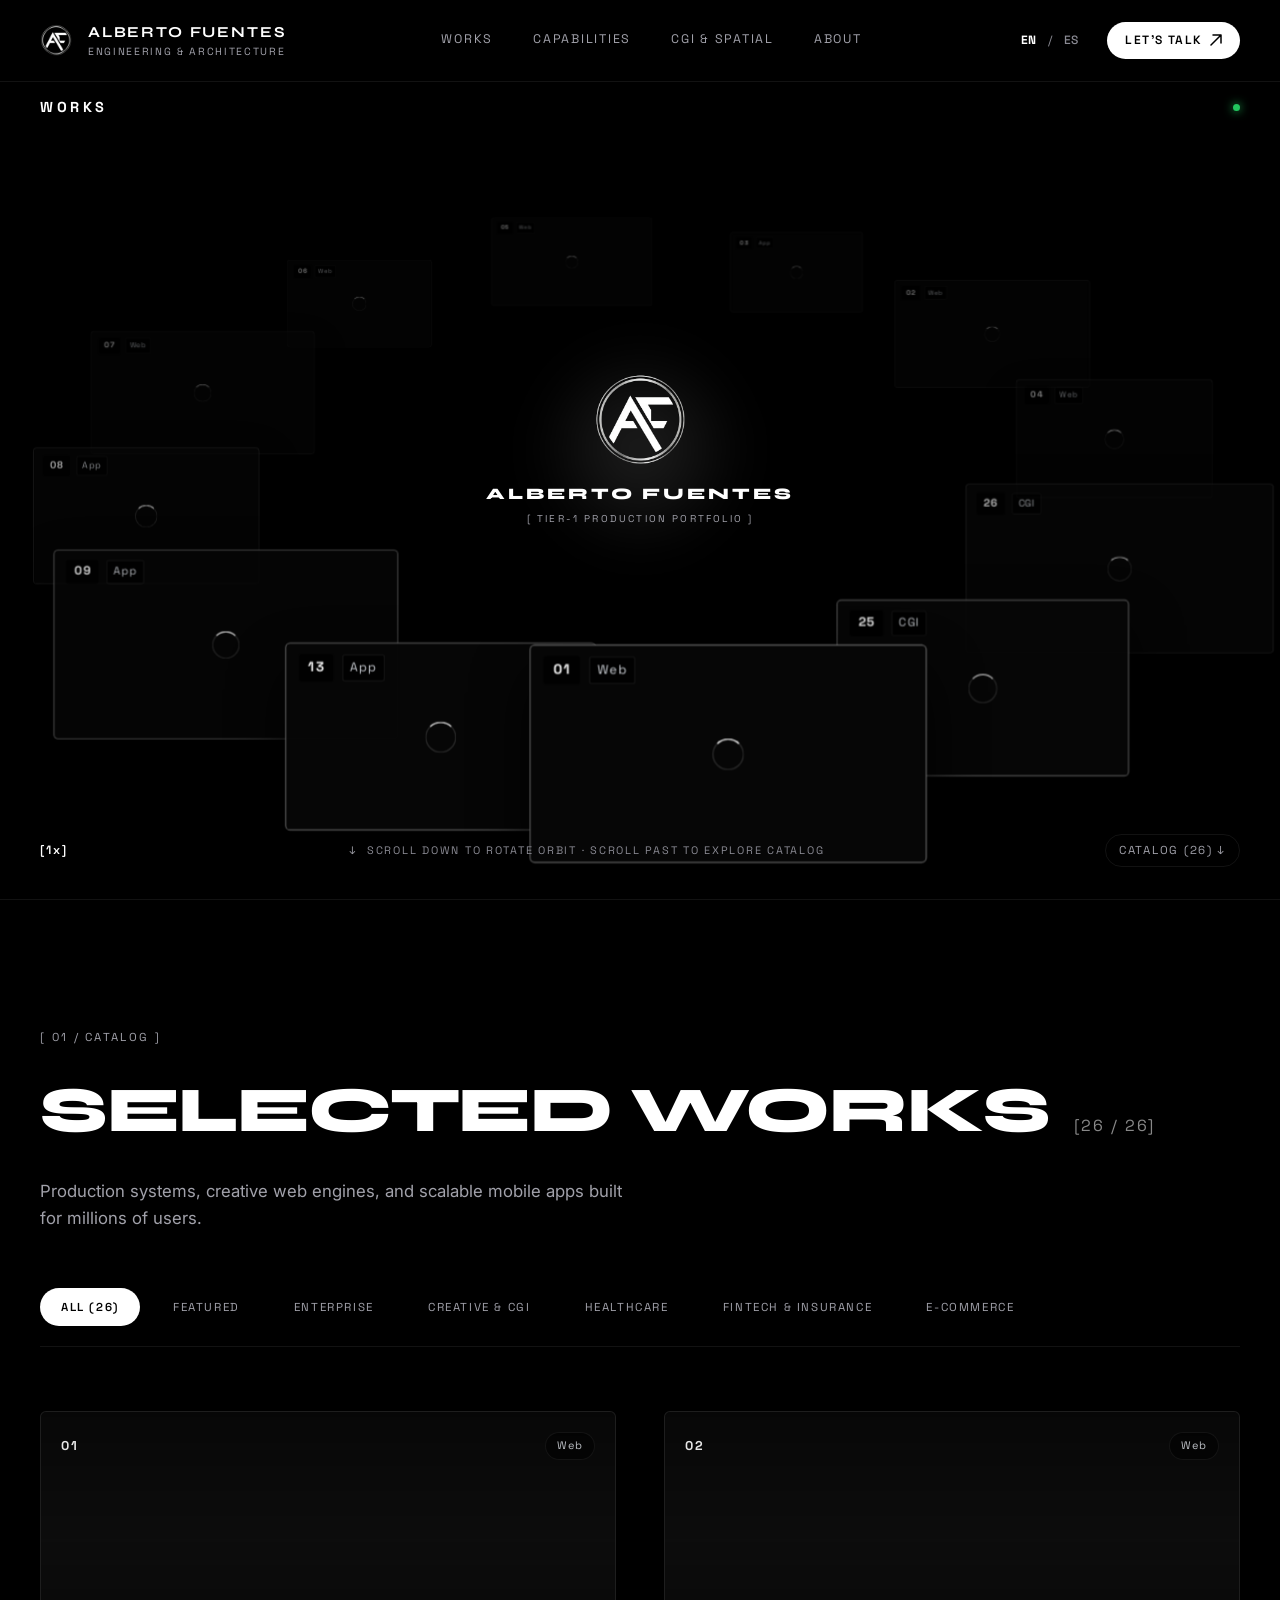
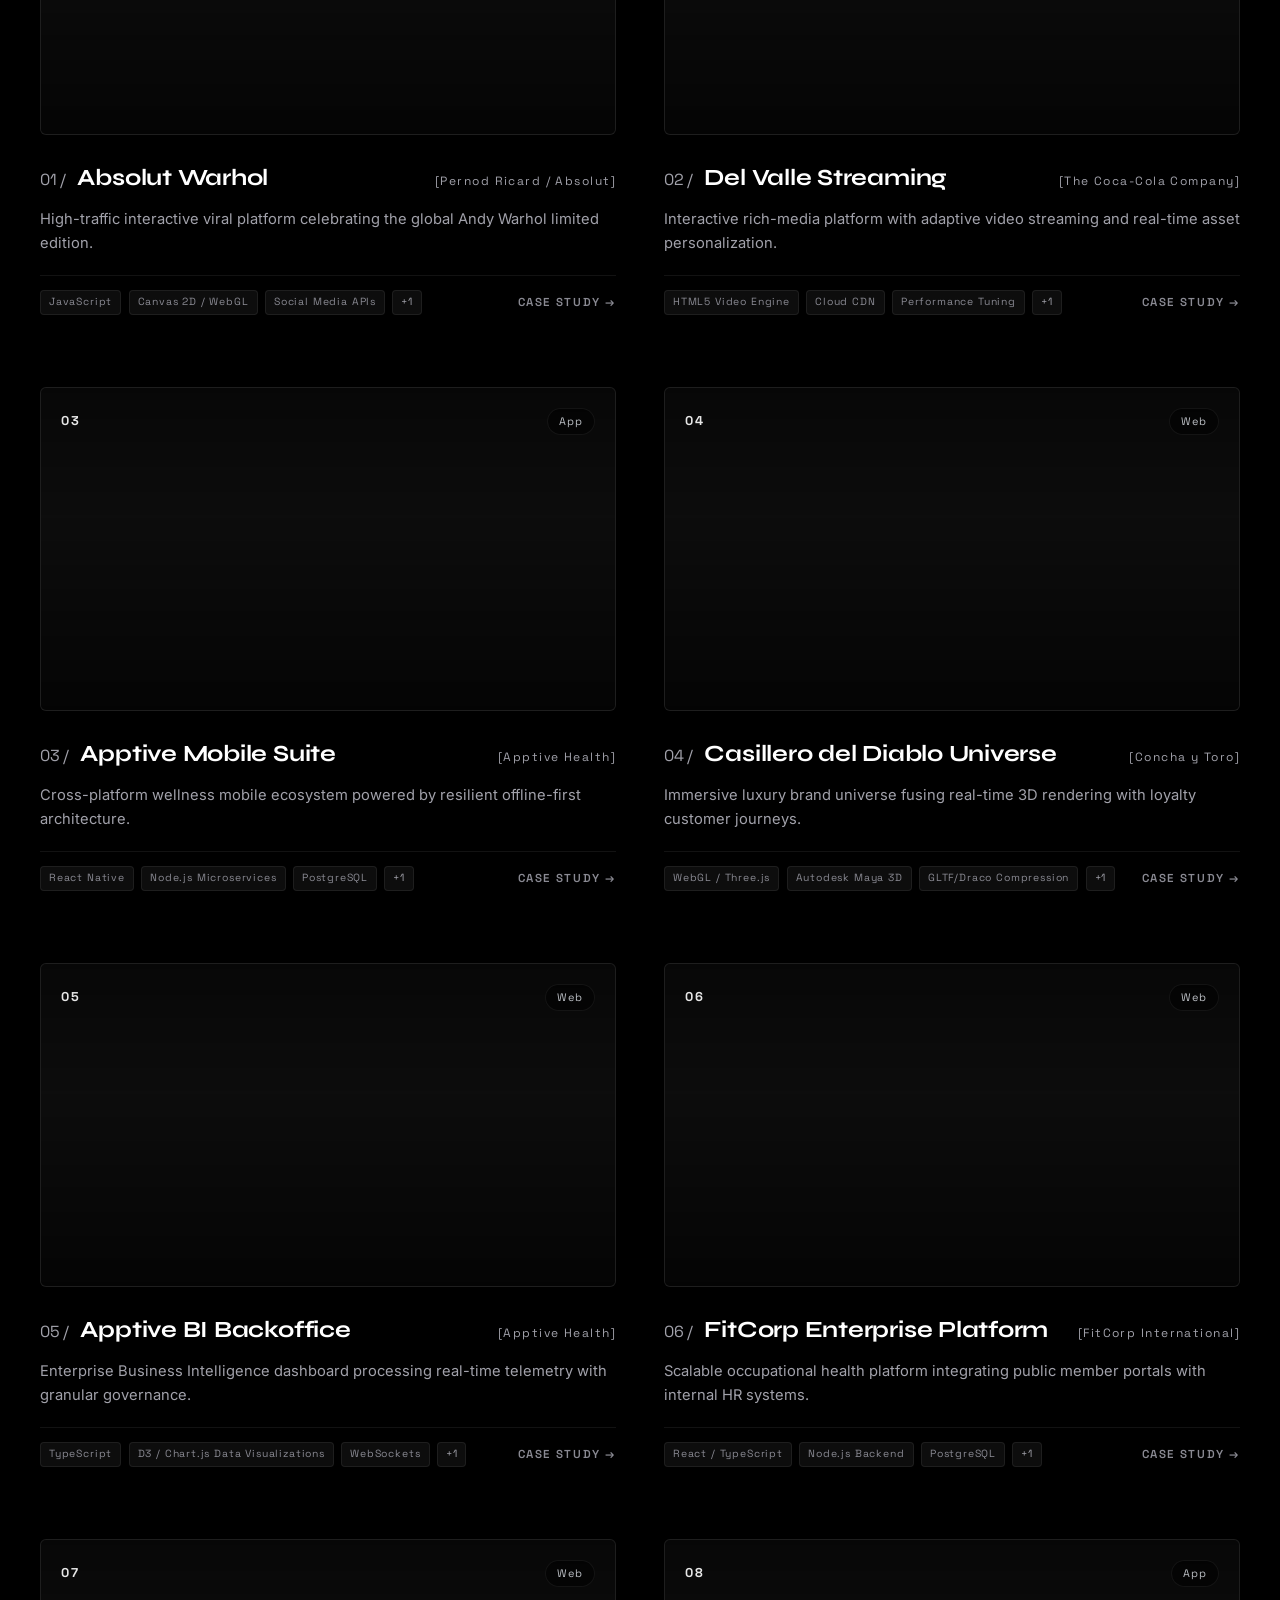
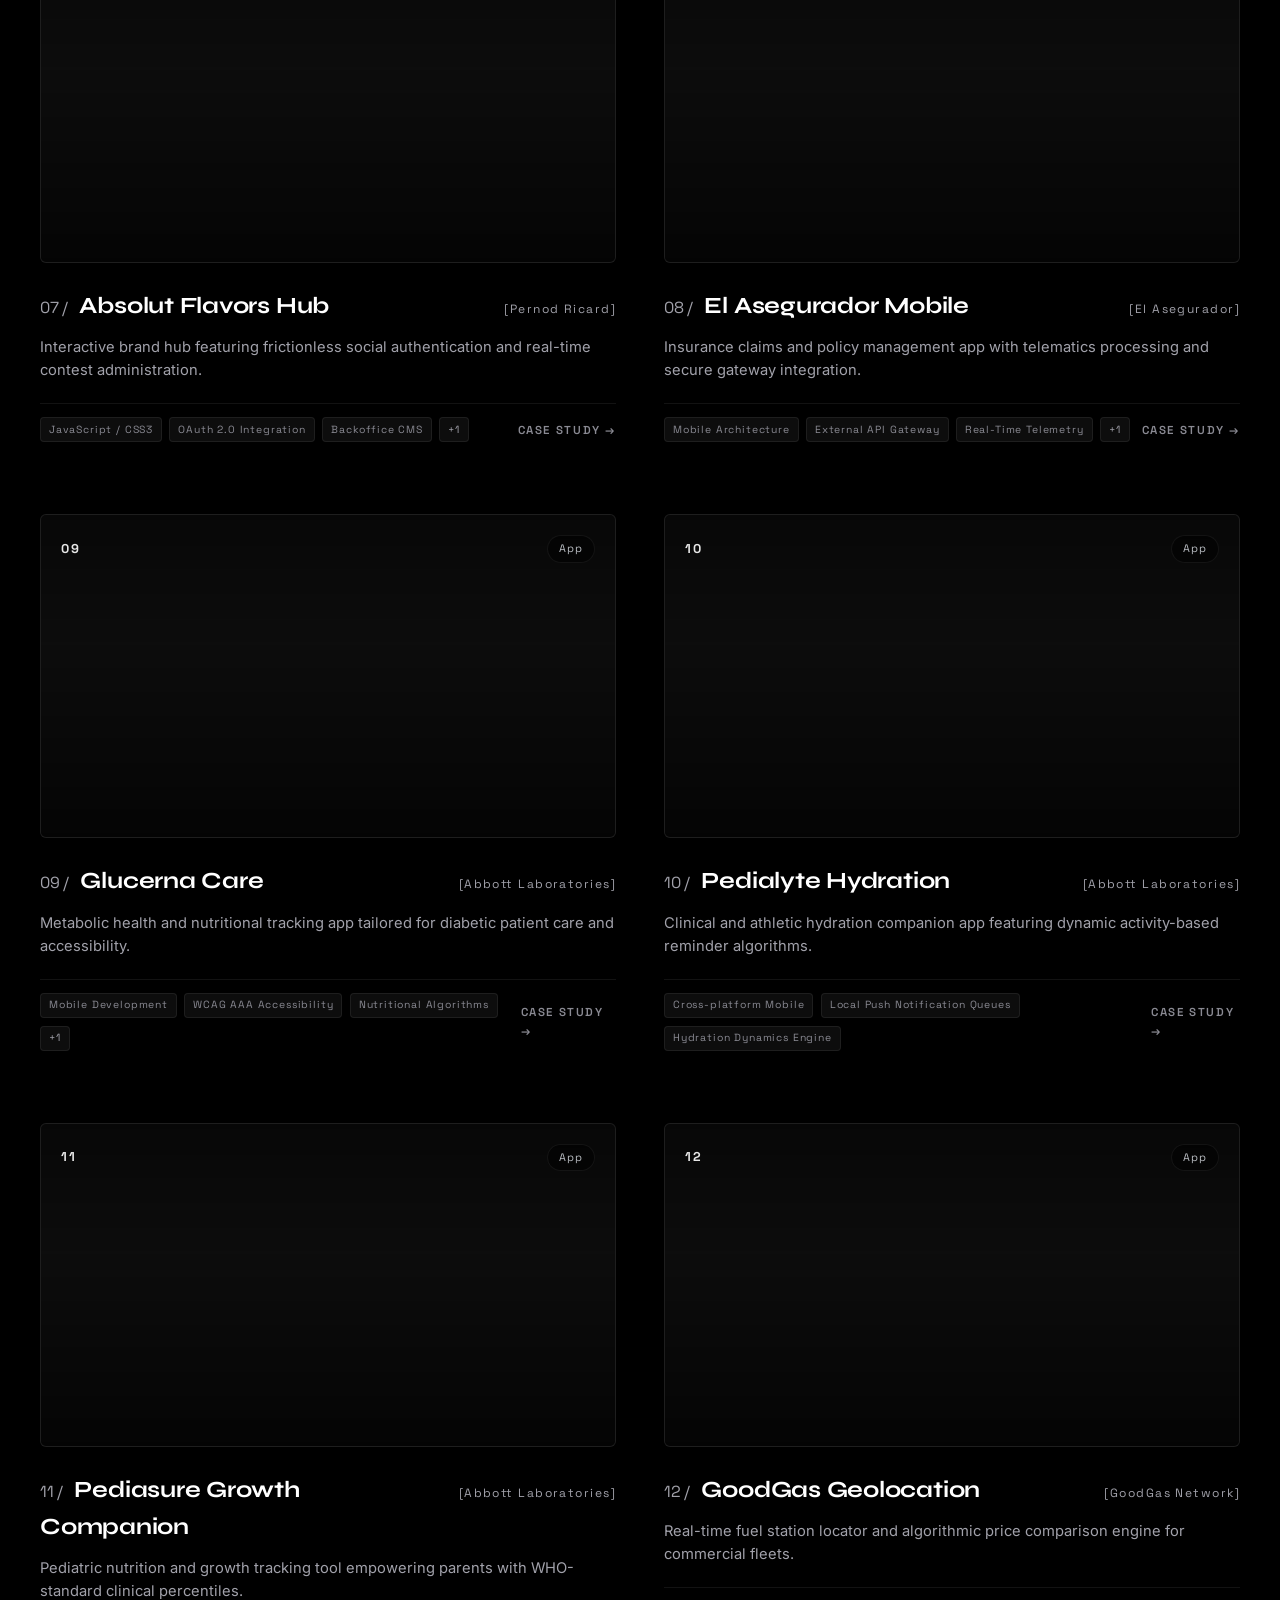
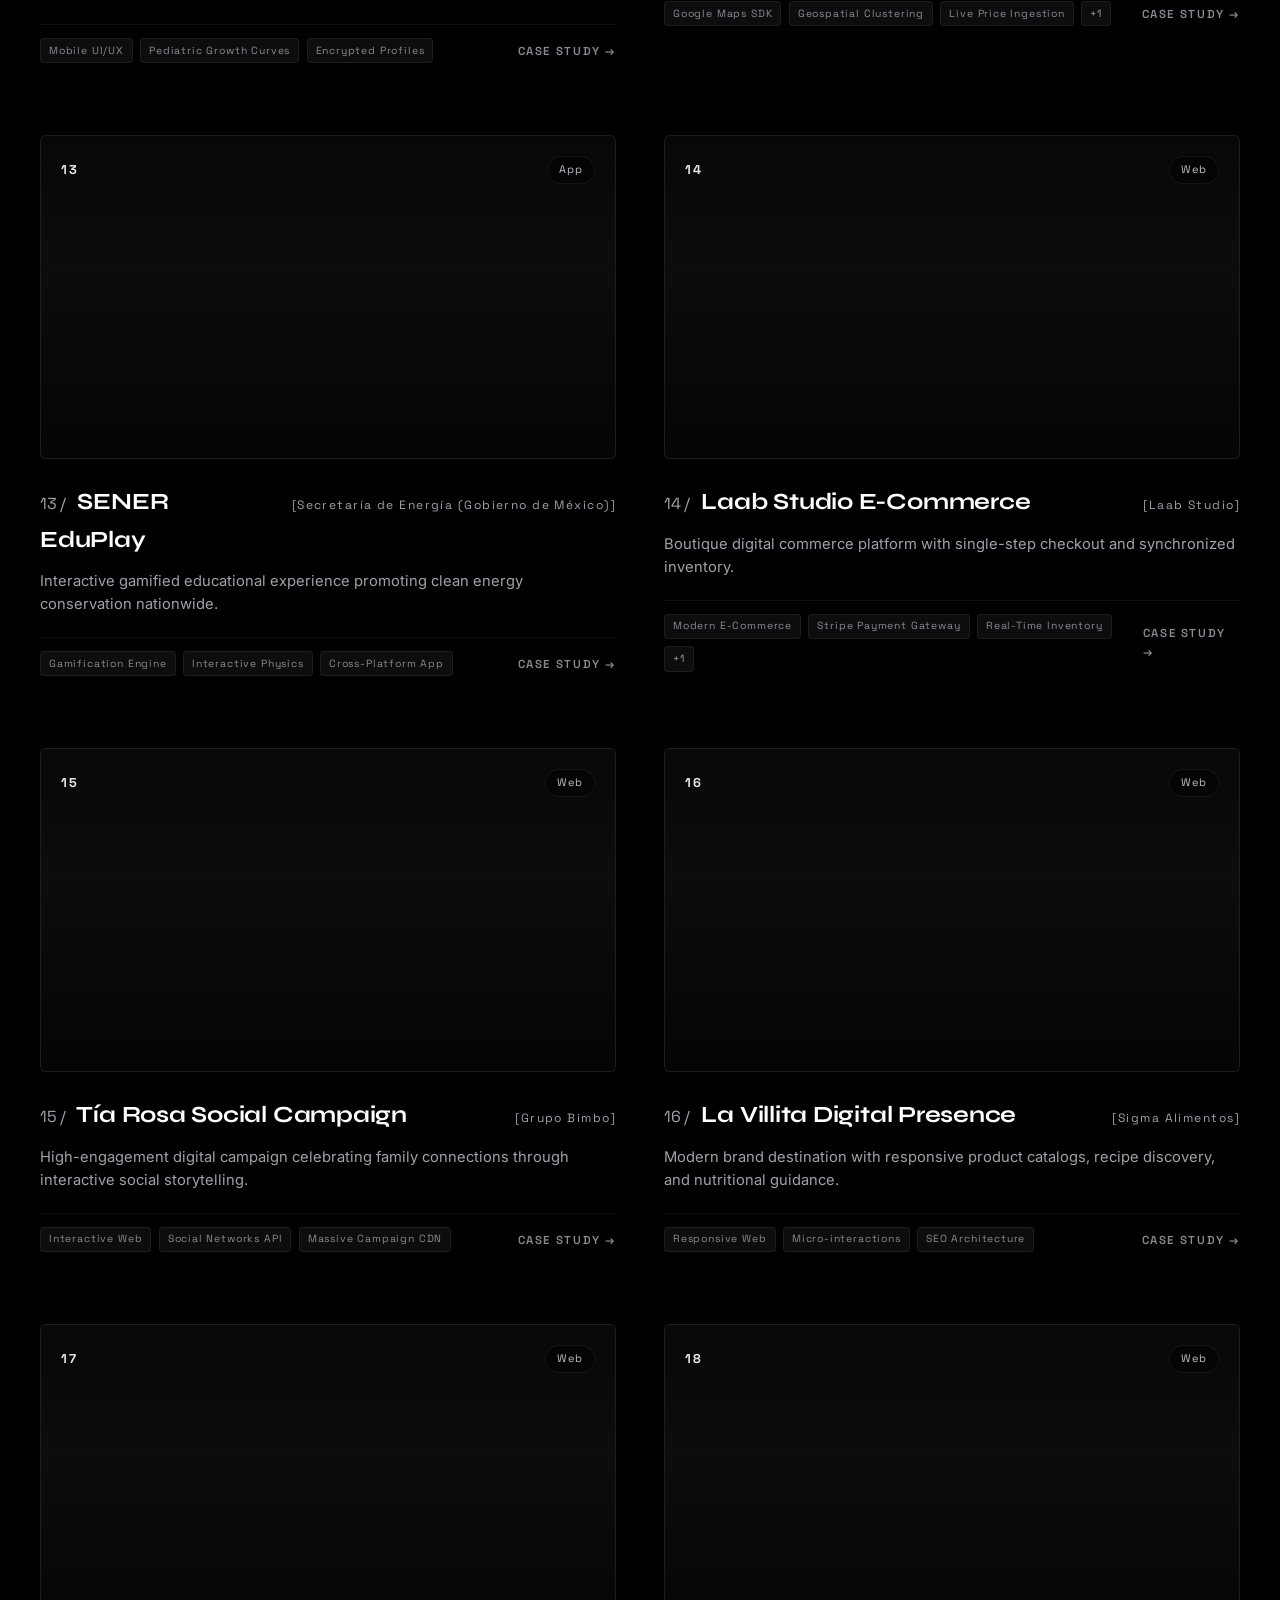
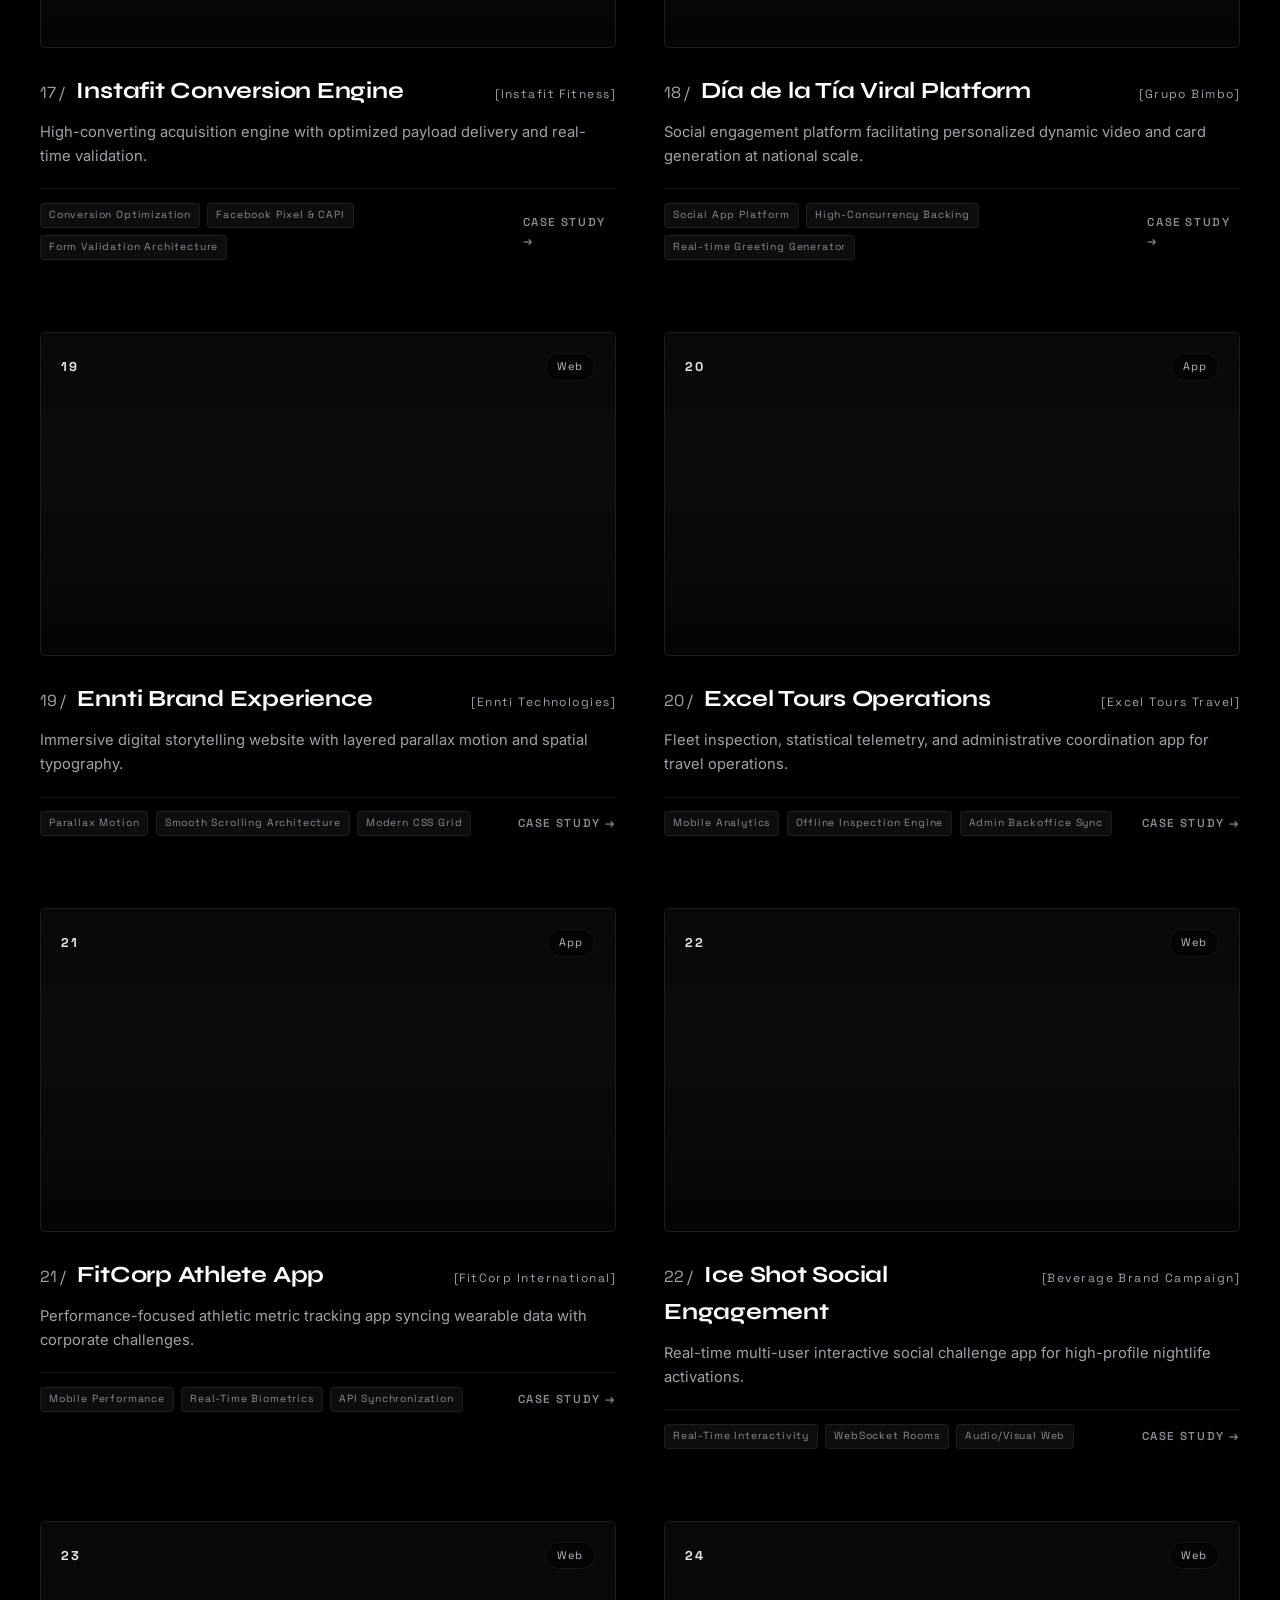
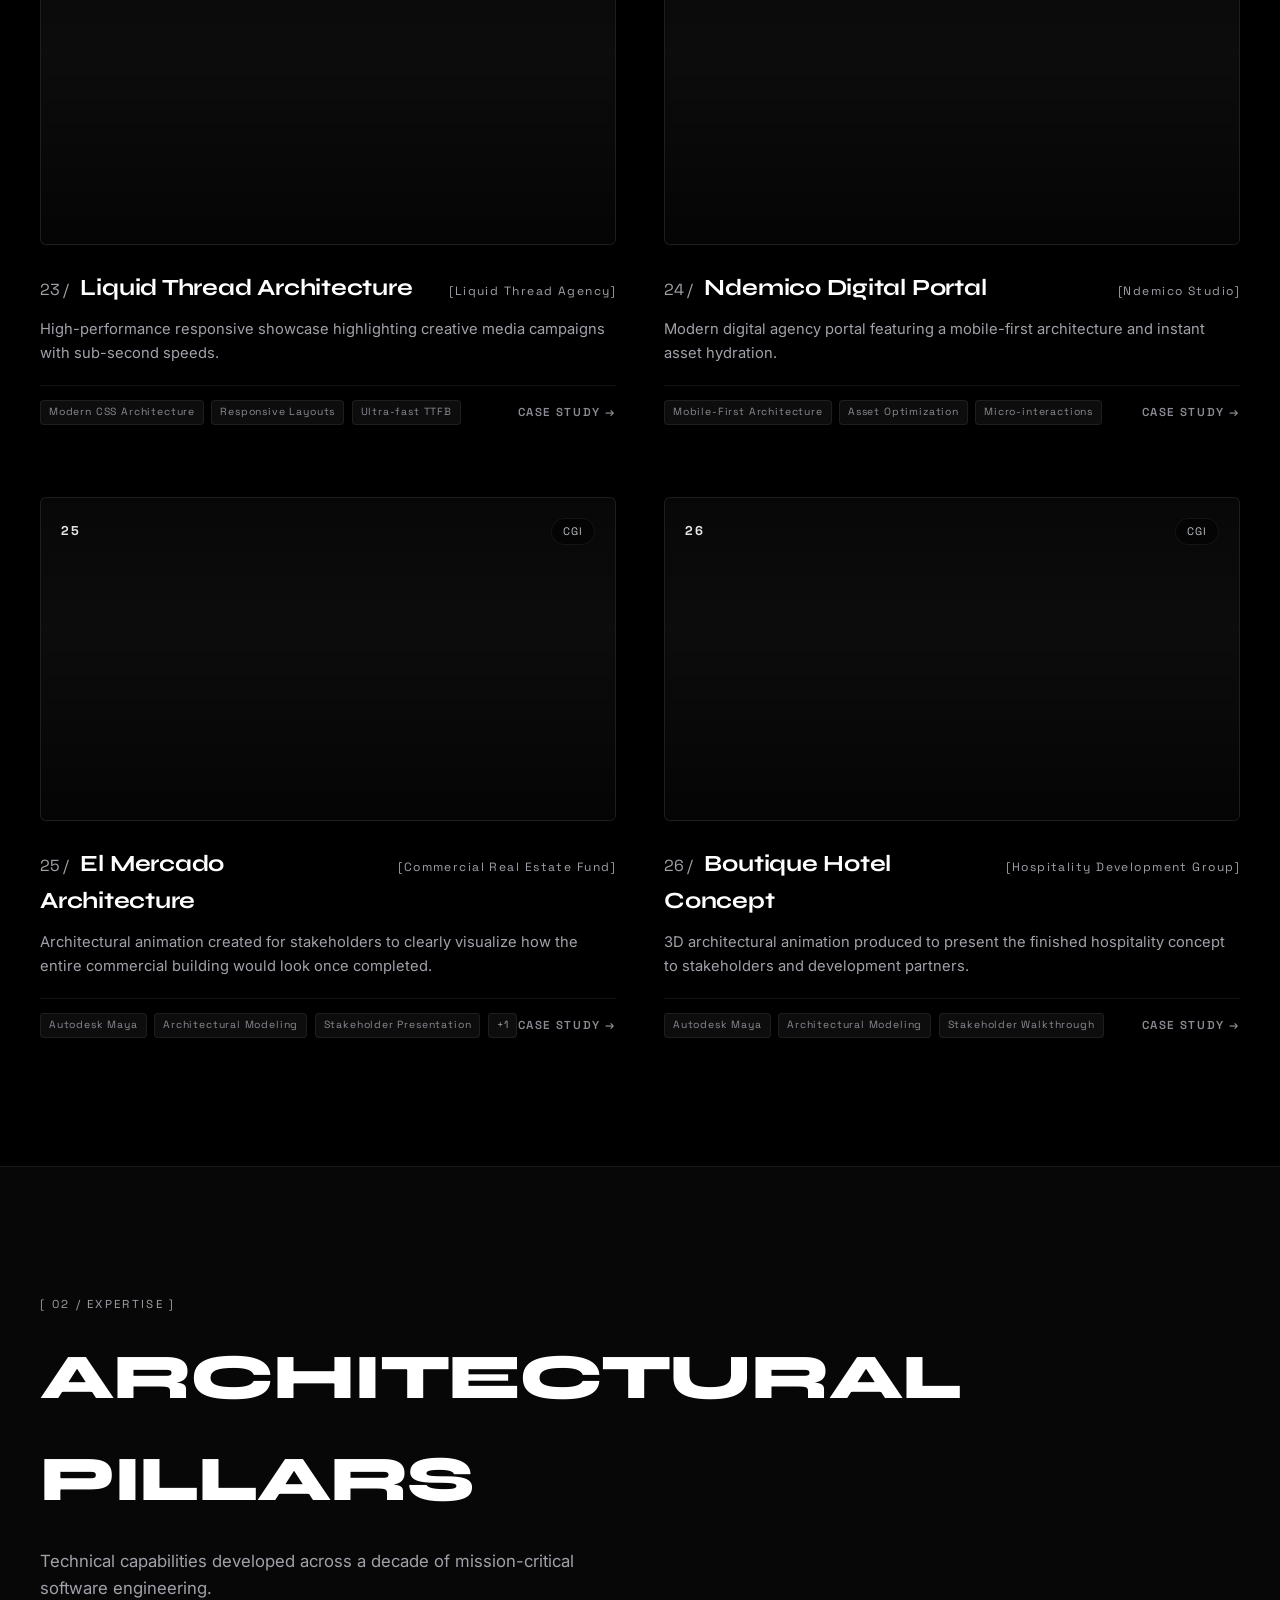
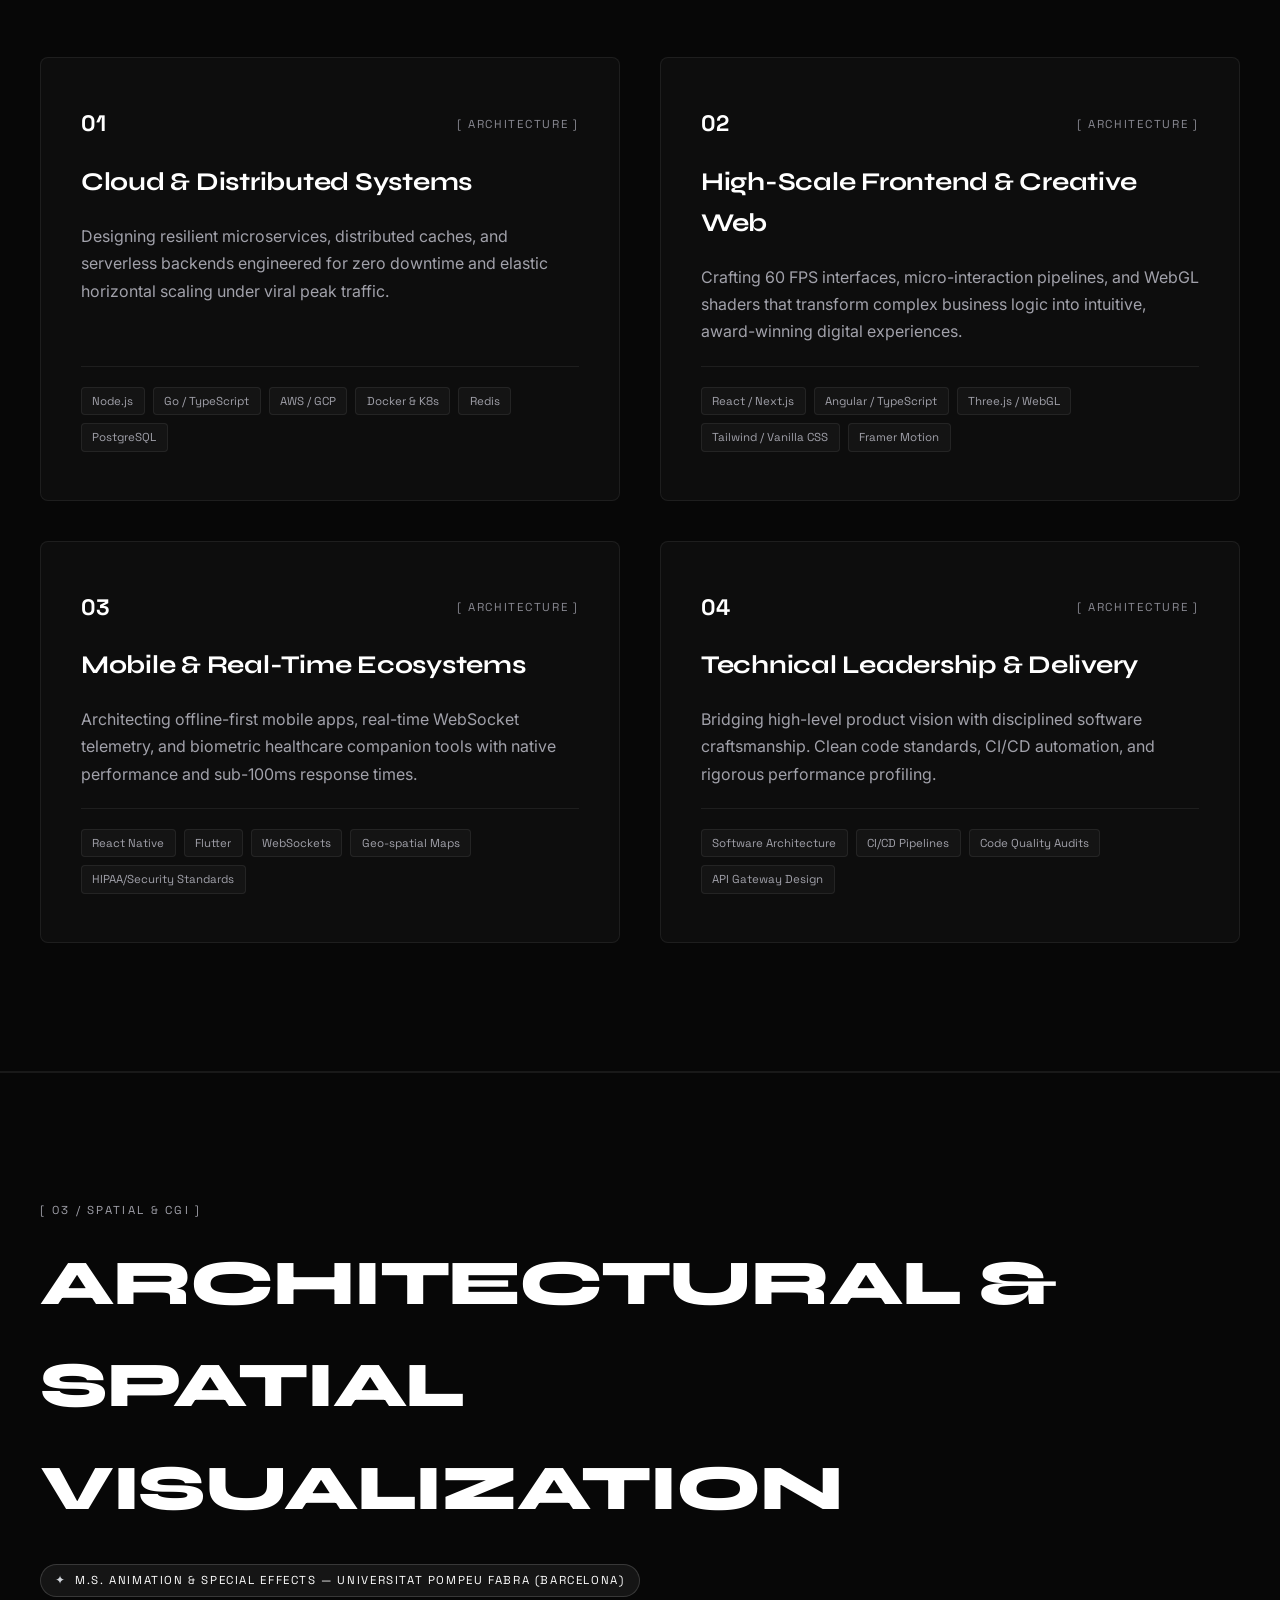
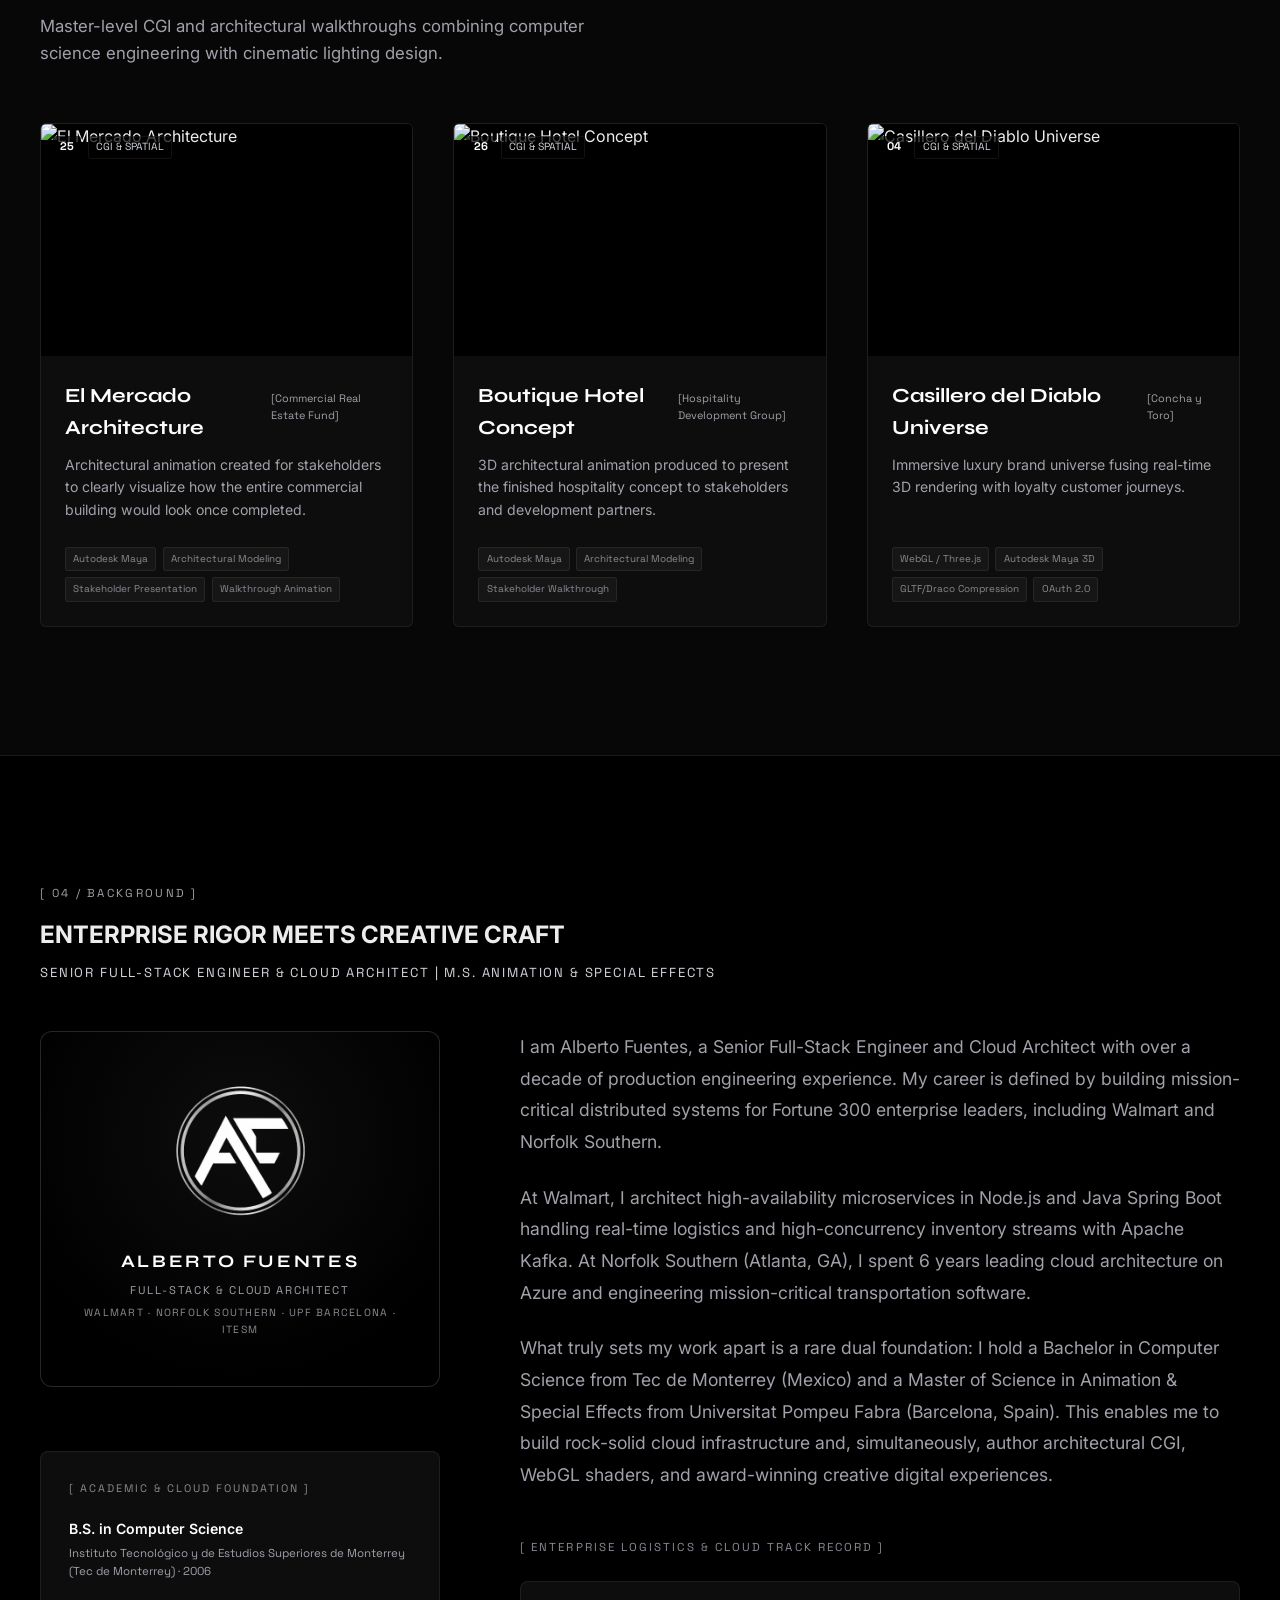
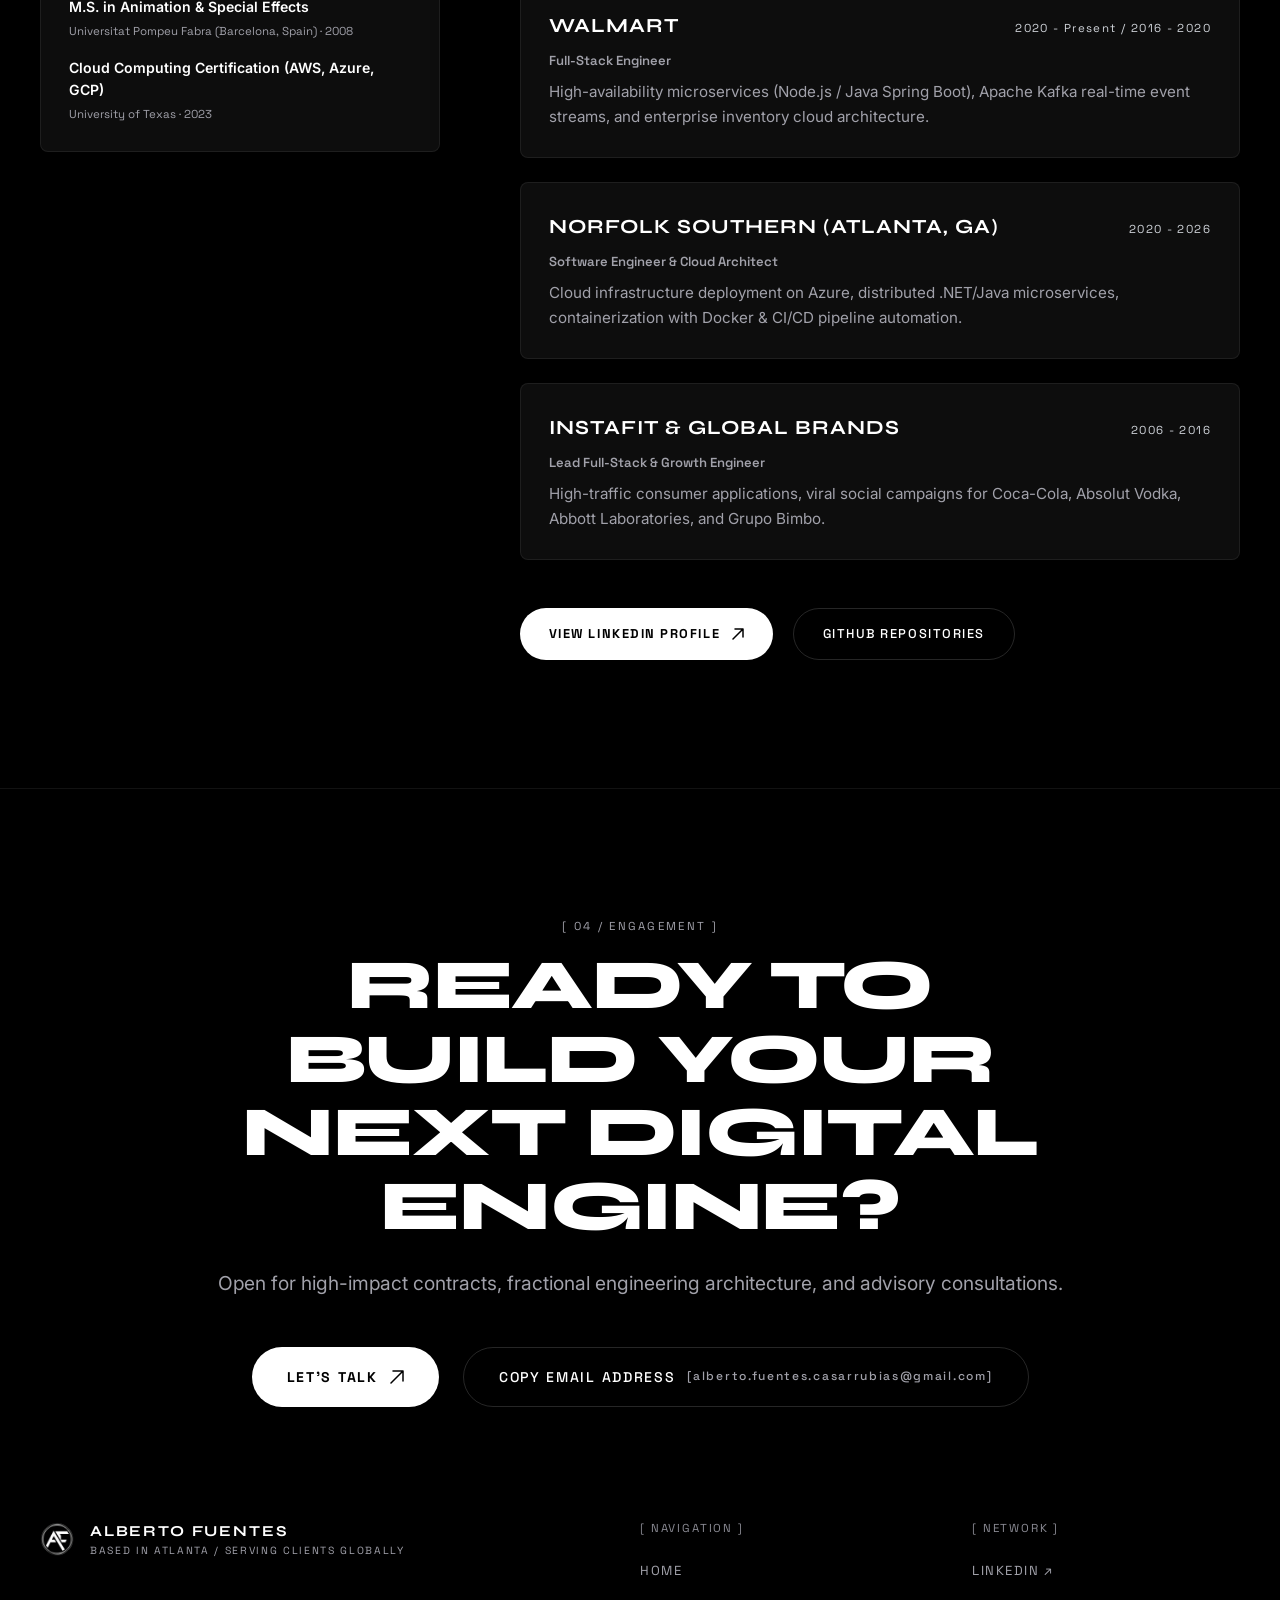
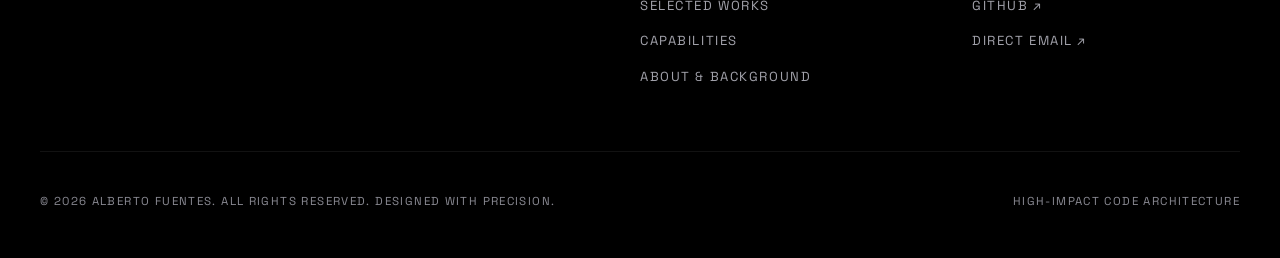
==== commit ffb4239d: "deploy: AlbertoFCasarrubias/alberto-fuentes@ab44e3ad1f6d3928b96c13115258630fabff078a" ====
--- a/index.html
+++ b/index.html
@@ -7,11 +7,18 @@
     <title>ALBERTO FUENTES — Senior Software Engineer & Cloud Architect</title>
     <meta name="description" content="Engineering high-impact digital products, scalable cloud architecture, and creative interactive experiences for tier-1 global brands." />
     
-    <!-- Google Fonts: Syne (Editorial), Space Grotesk (Tech Monospace/Modern), Inter (UI) -->
+    <!-- Google Fonts Non-Blocking: Syne (Editorial), Space Grotesk (Tech Monospace), Inter (UI) -->
     <link rel="preconnect" href="https://fonts.googleapis.com">
     <link rel="preconnect" href="https://fonts.gstatic.com" crossorigin>
-    <link href="https://fonts.googleapis.com/css2?family=Inter:wght@300;400;500;600;700&family=Space+Grotesk:wght@300;400;500;600;700&family=Syne:wght@500;700;800&display=swap" rel="stylesheet">
-    <script type="module" crossorigin src="./assets/index-CyPfihqw.js"></script>
+    <link rel="preload" as="style" href="https://fonts.googleapis.com/css2?family=Inter:wght@400;500;600;700&family=Space+Grotesk:wght@500;700&family=Syne:wght@700;800&display=swap" />
+    <link rel="stylesheet" href="https://fonts.googleapis.com/css2?family=Inter:wght@400;500;600;700&family=Space+Grotesk:wght@500;700&family=Syne:wght@700;800&display=swap" media="print" onload="this.media='all'" />
+    <noscript>
+      <link rel="stylesheet" href="https://fonts.googleapis.com/css2?family=Inter:wght@400;500;600;700&family=Space+Grotesk:wght@500;700&family=Syne:wght@700;800&display=swap" />
+    </noscript>
+    <script type="module" crossorigin src="./assets/index-Cbjz_6O5.js"></script>
+    <link rel="modulepreload" crossorigin href="./assets/rolldown-runtime-CbXtAM7H.js">
+    <link rel="modulepreload" crossorigin href="./assets/motion-zl__KlT9.js">
+    <link rel="modulepreload" crossorigin href="./assets/vendor-Yu7-CEN5.js">
     <link rel="stylesheet" crossorigin href="./assets/index-D-A3mTnA.css">
   </head>
   <body>
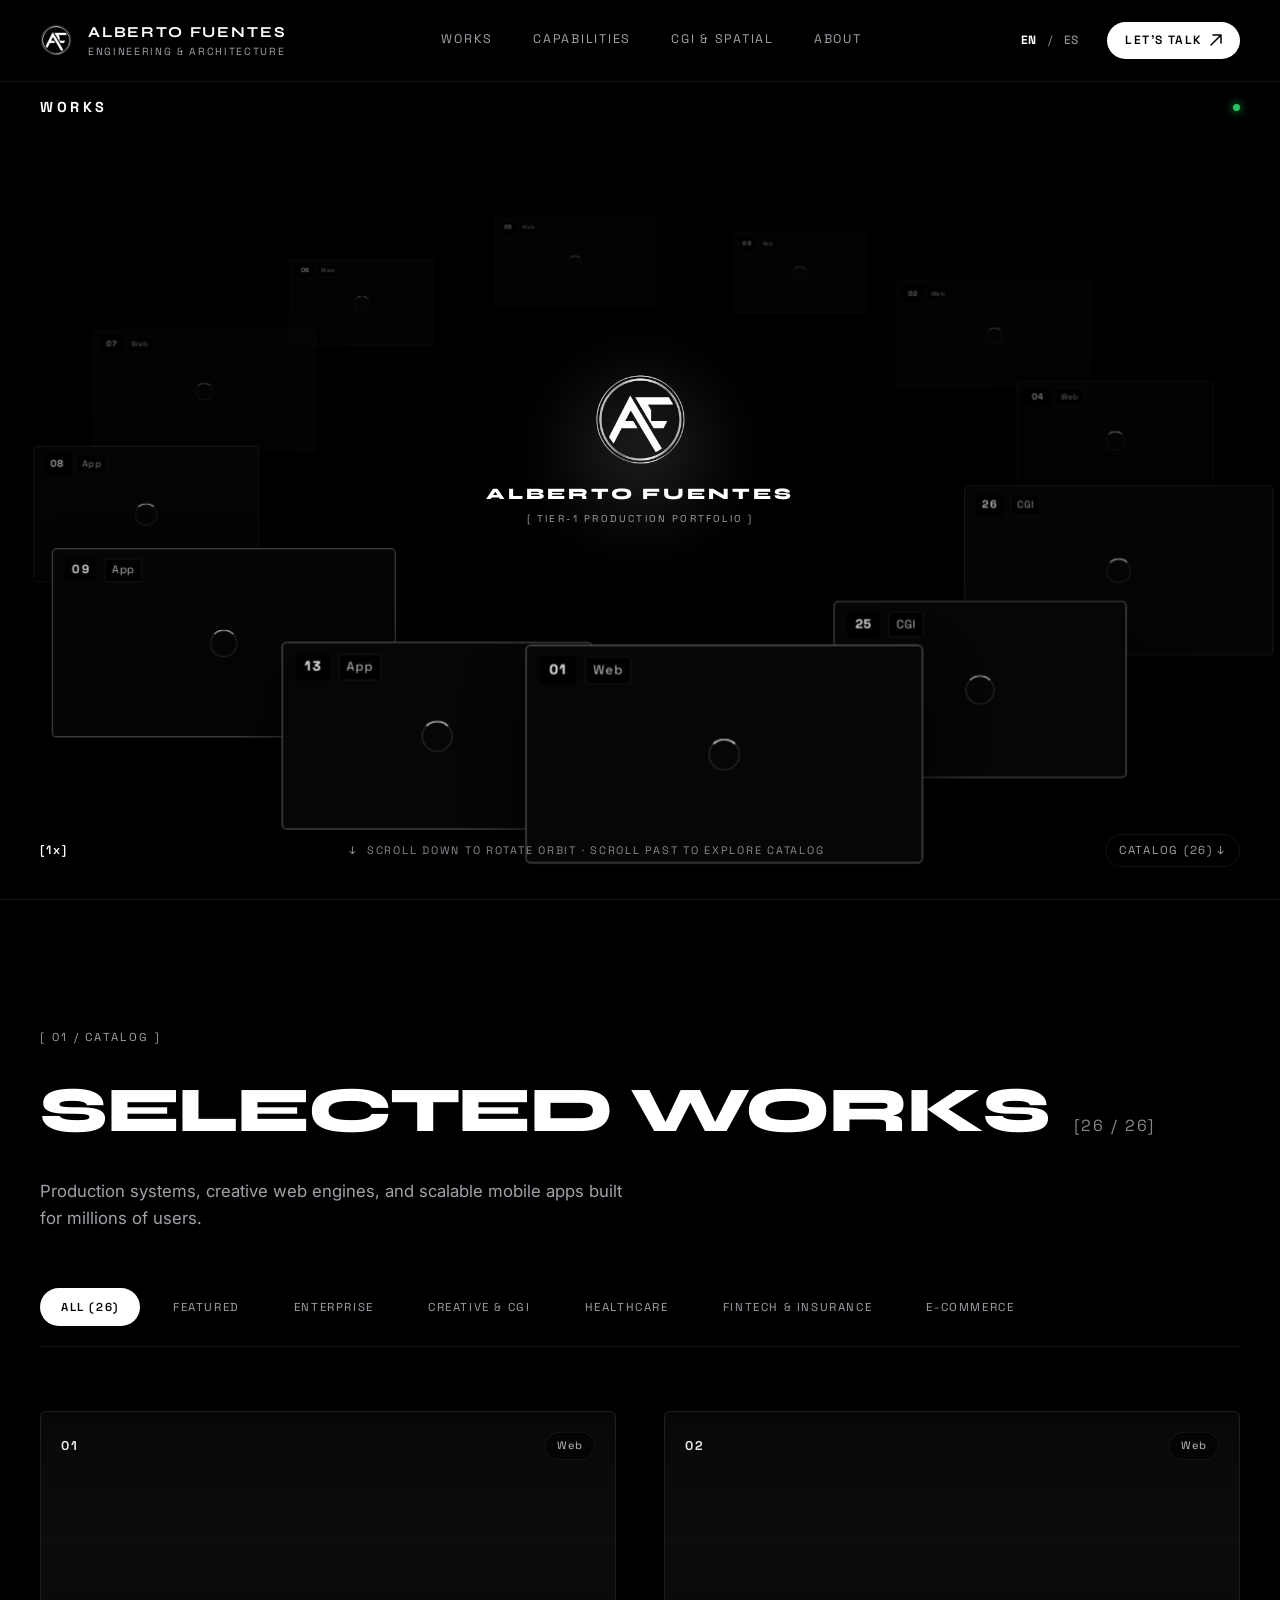
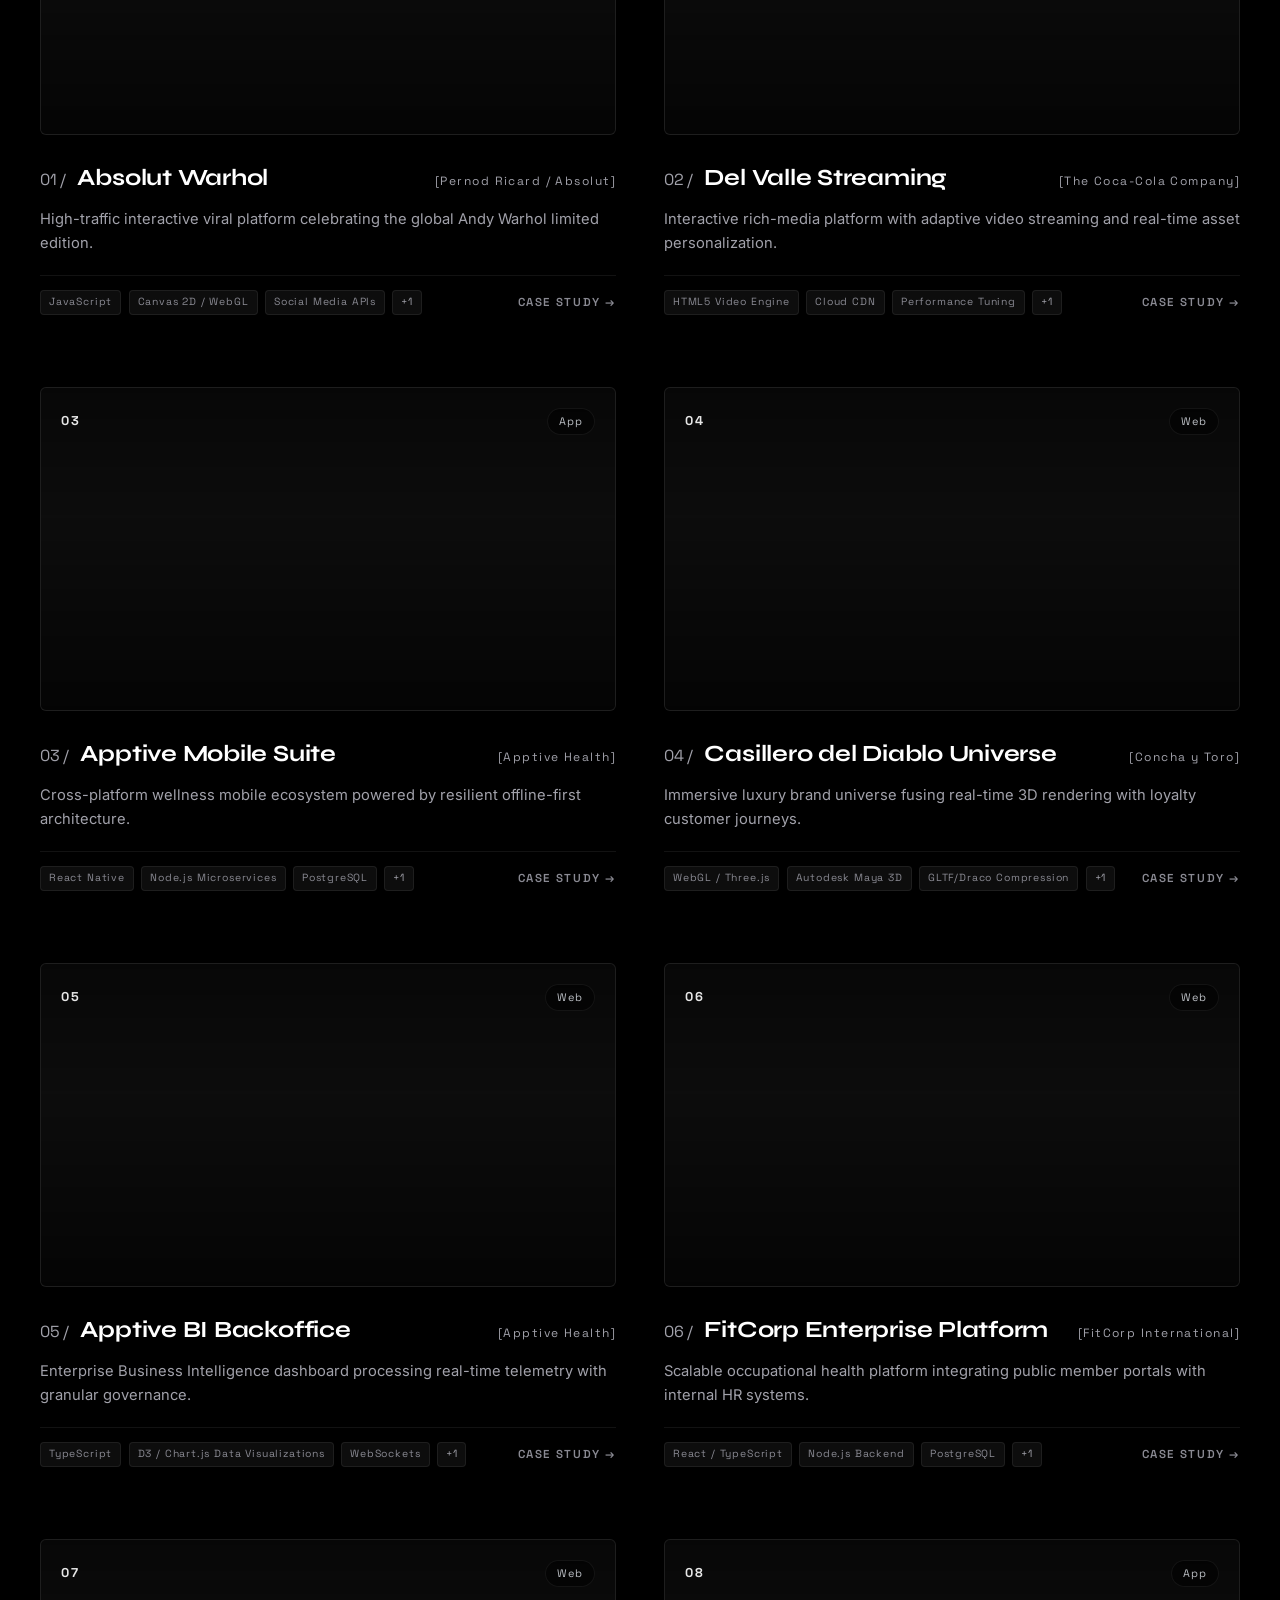
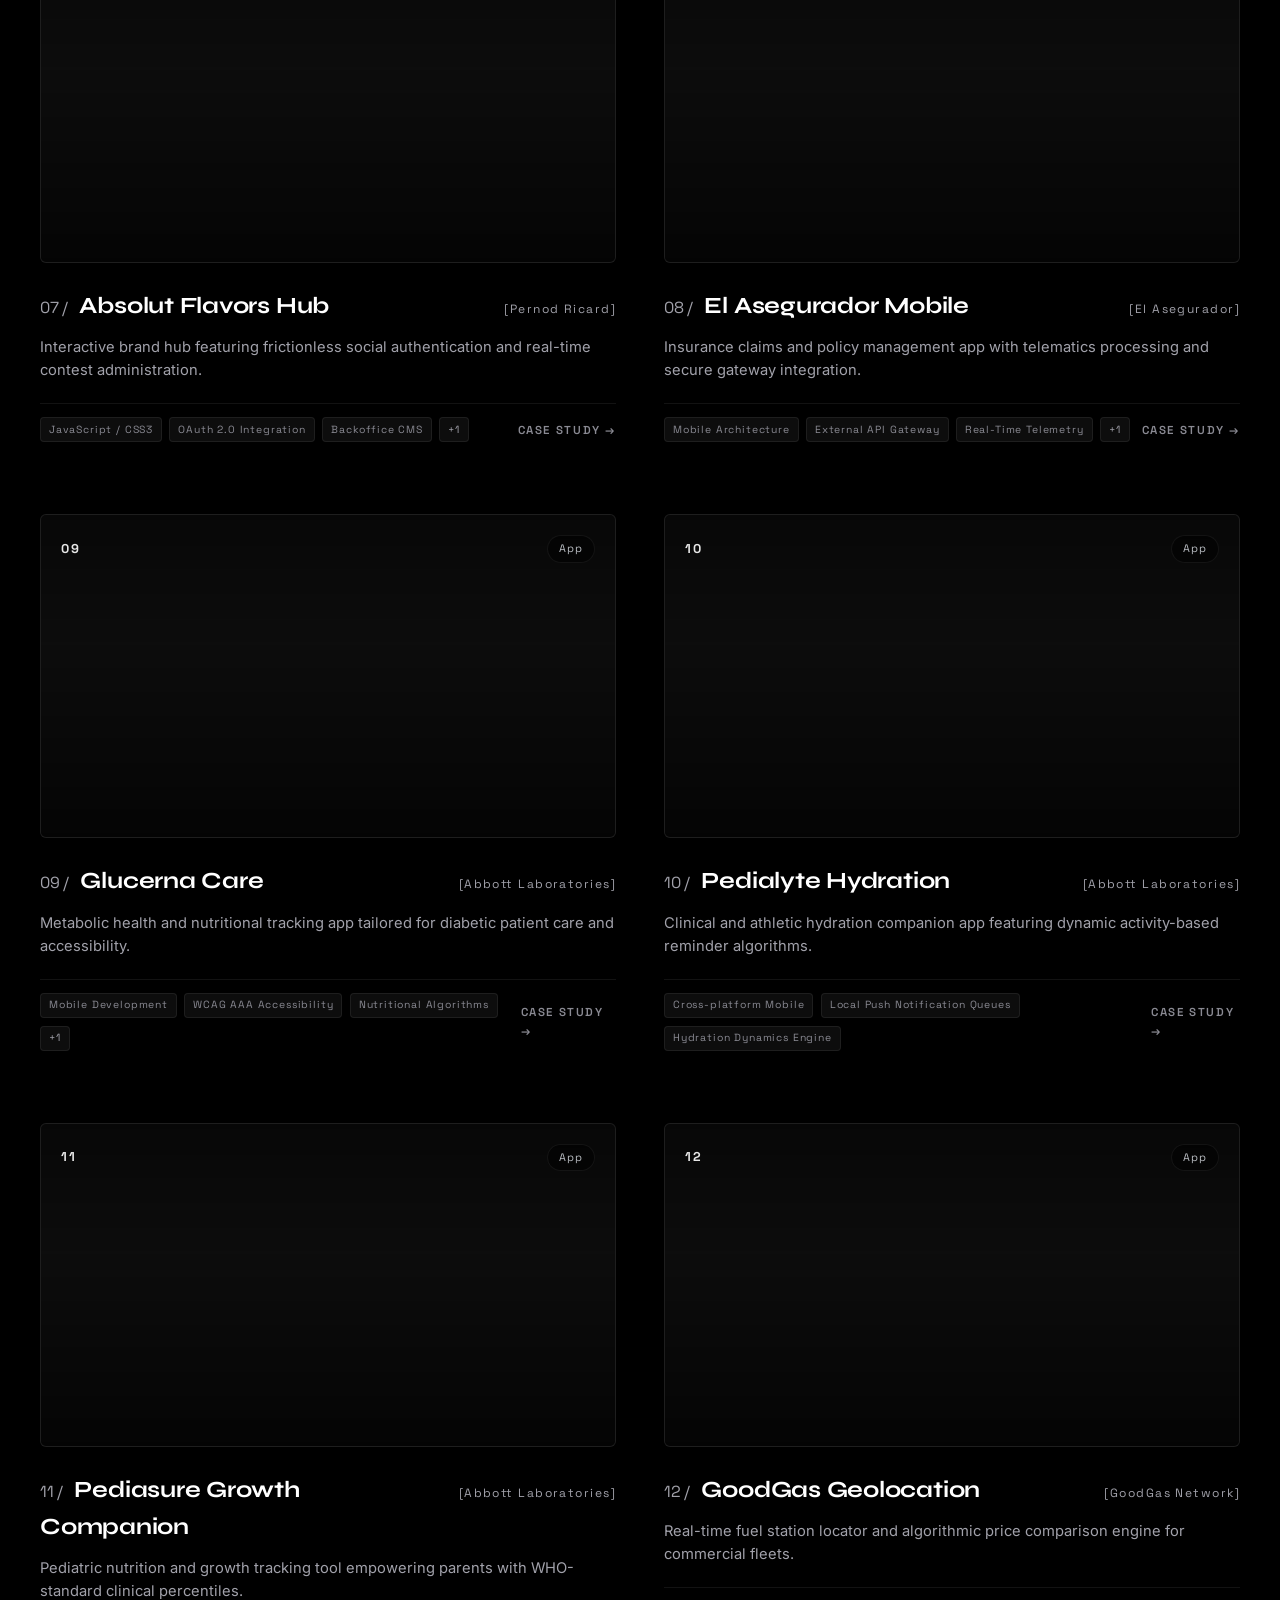
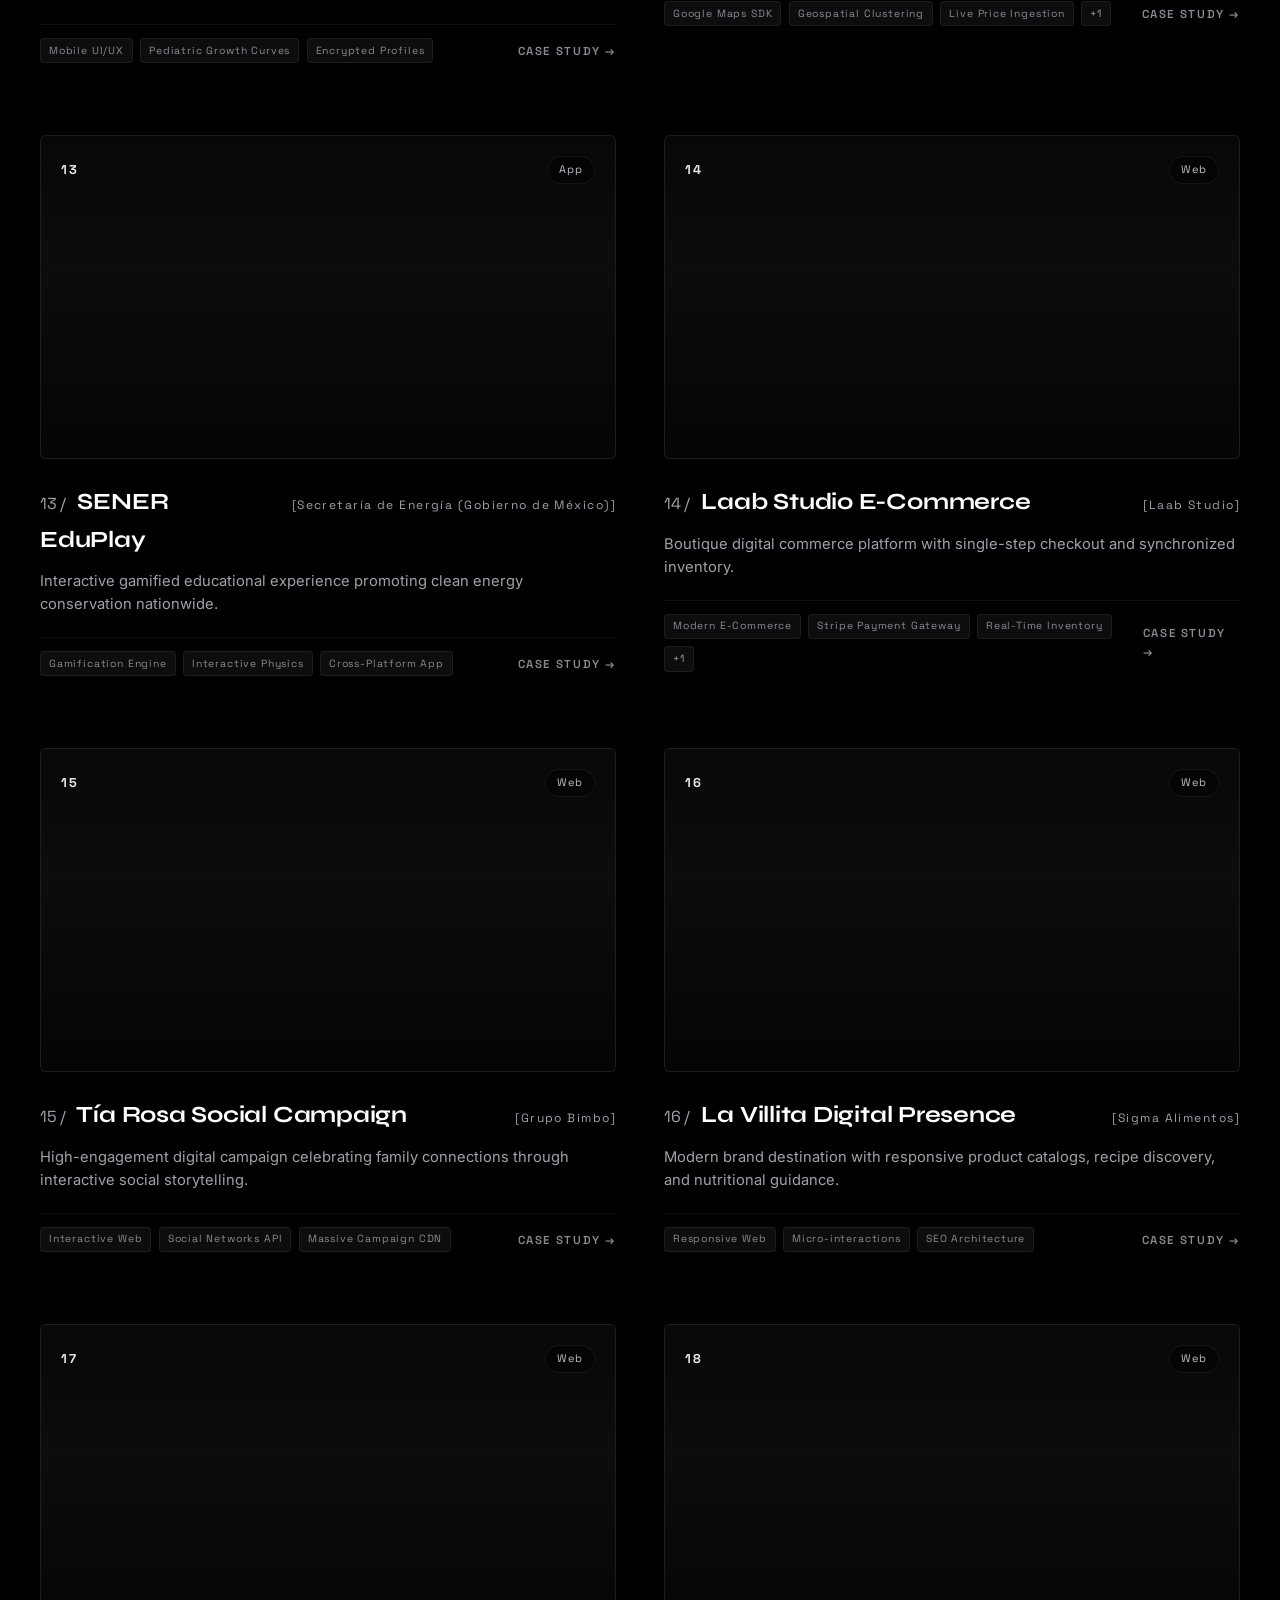
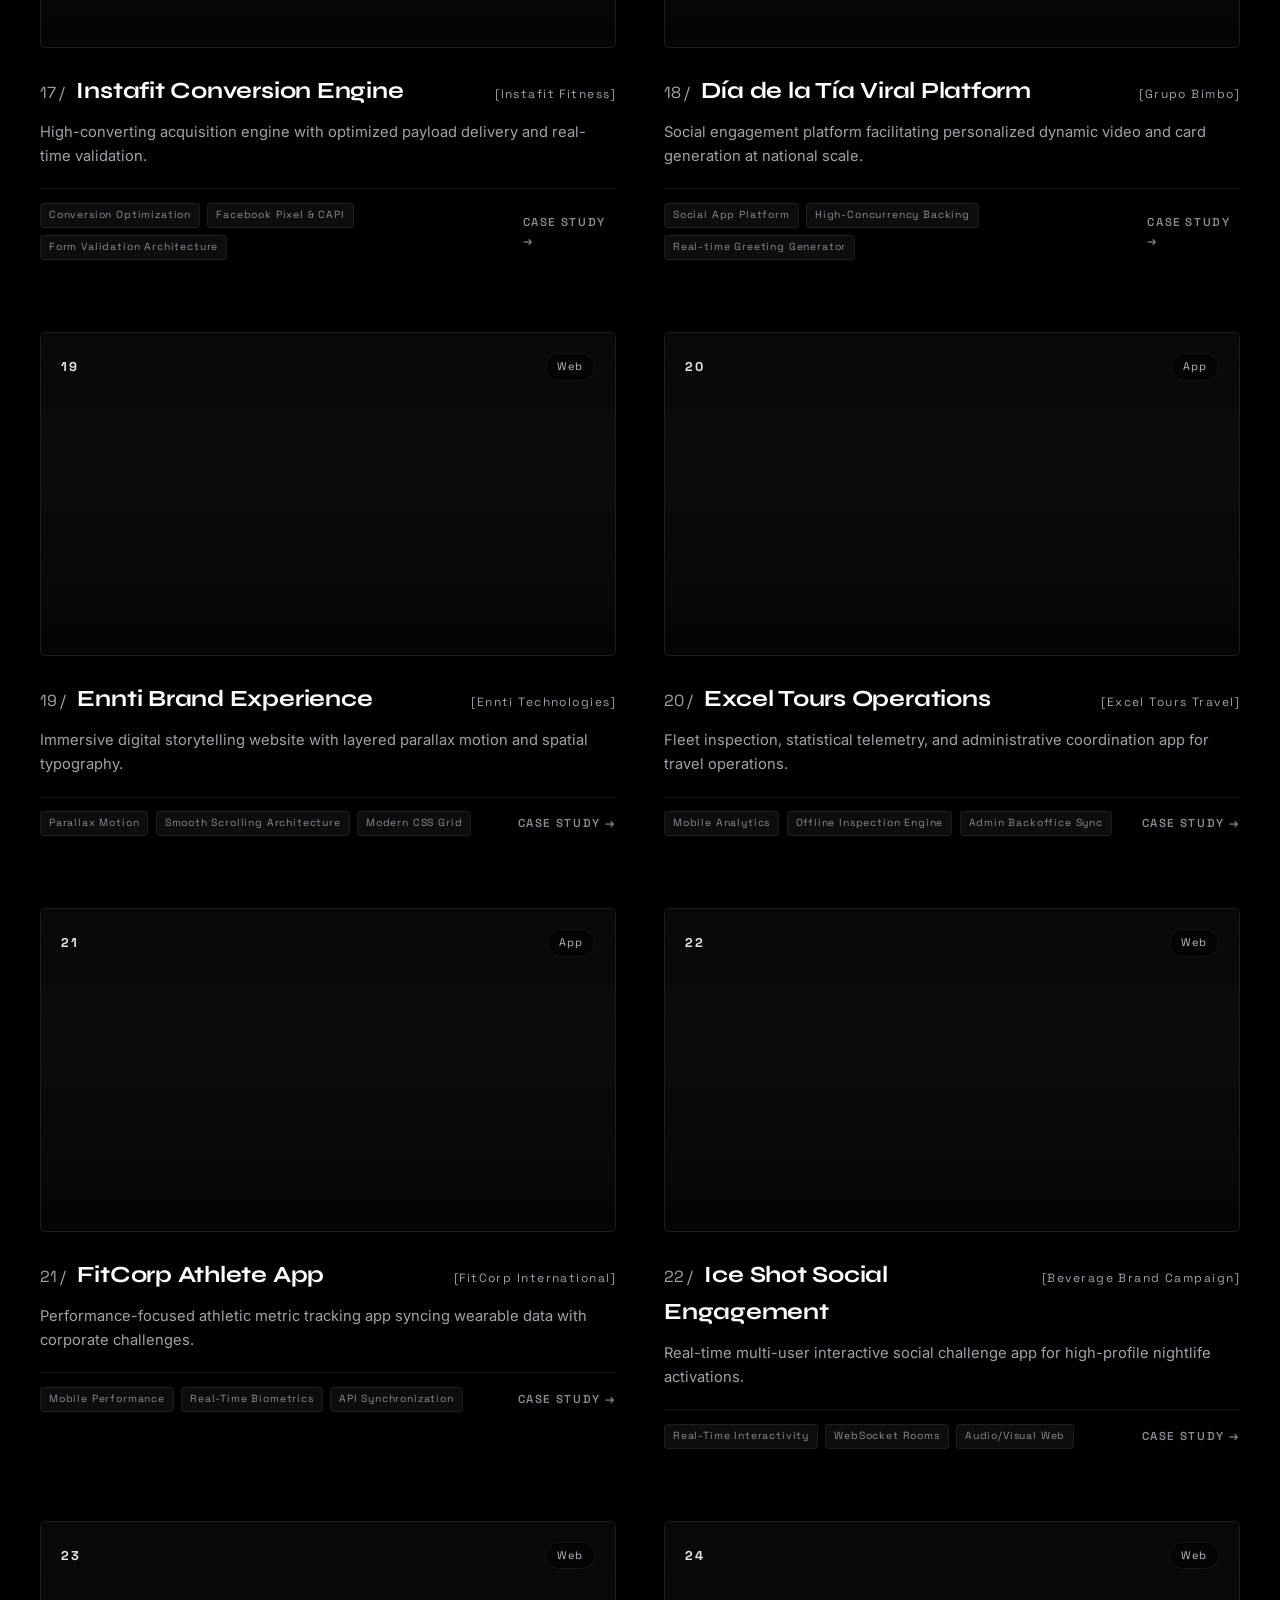
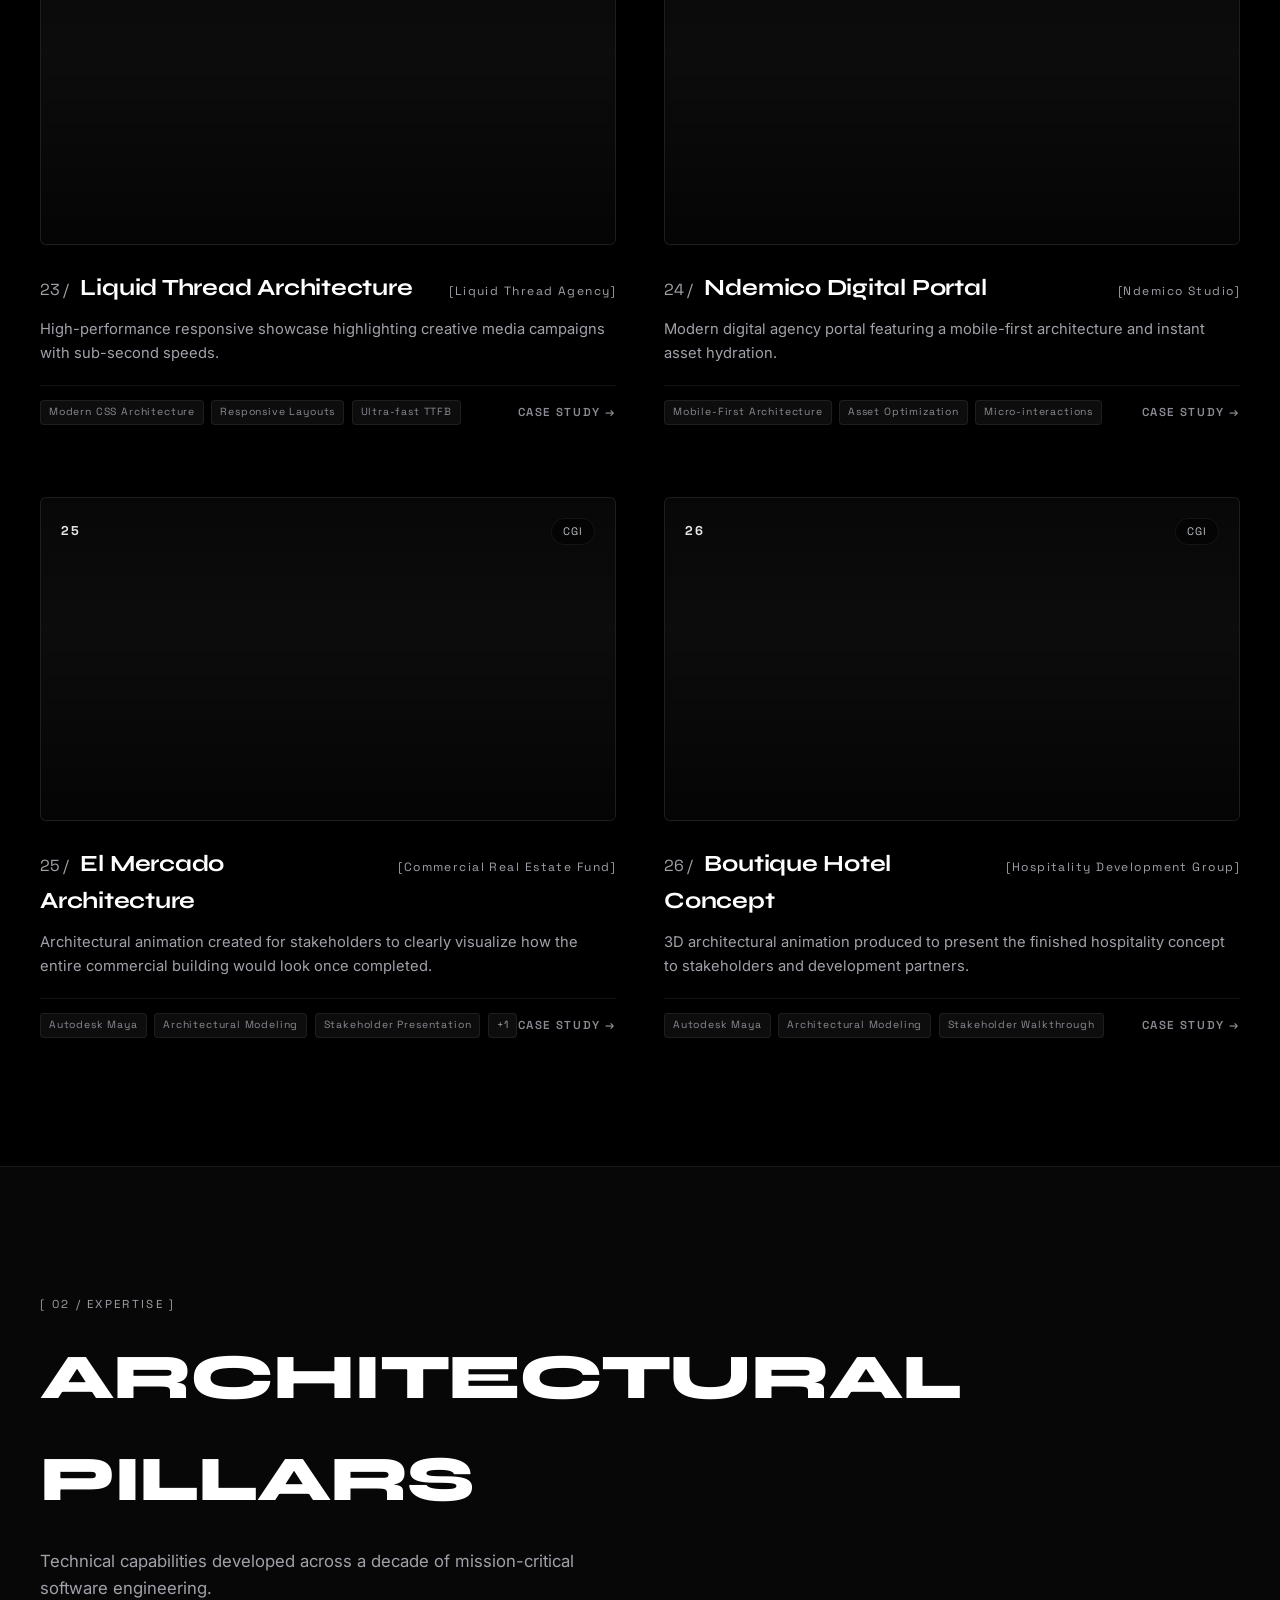
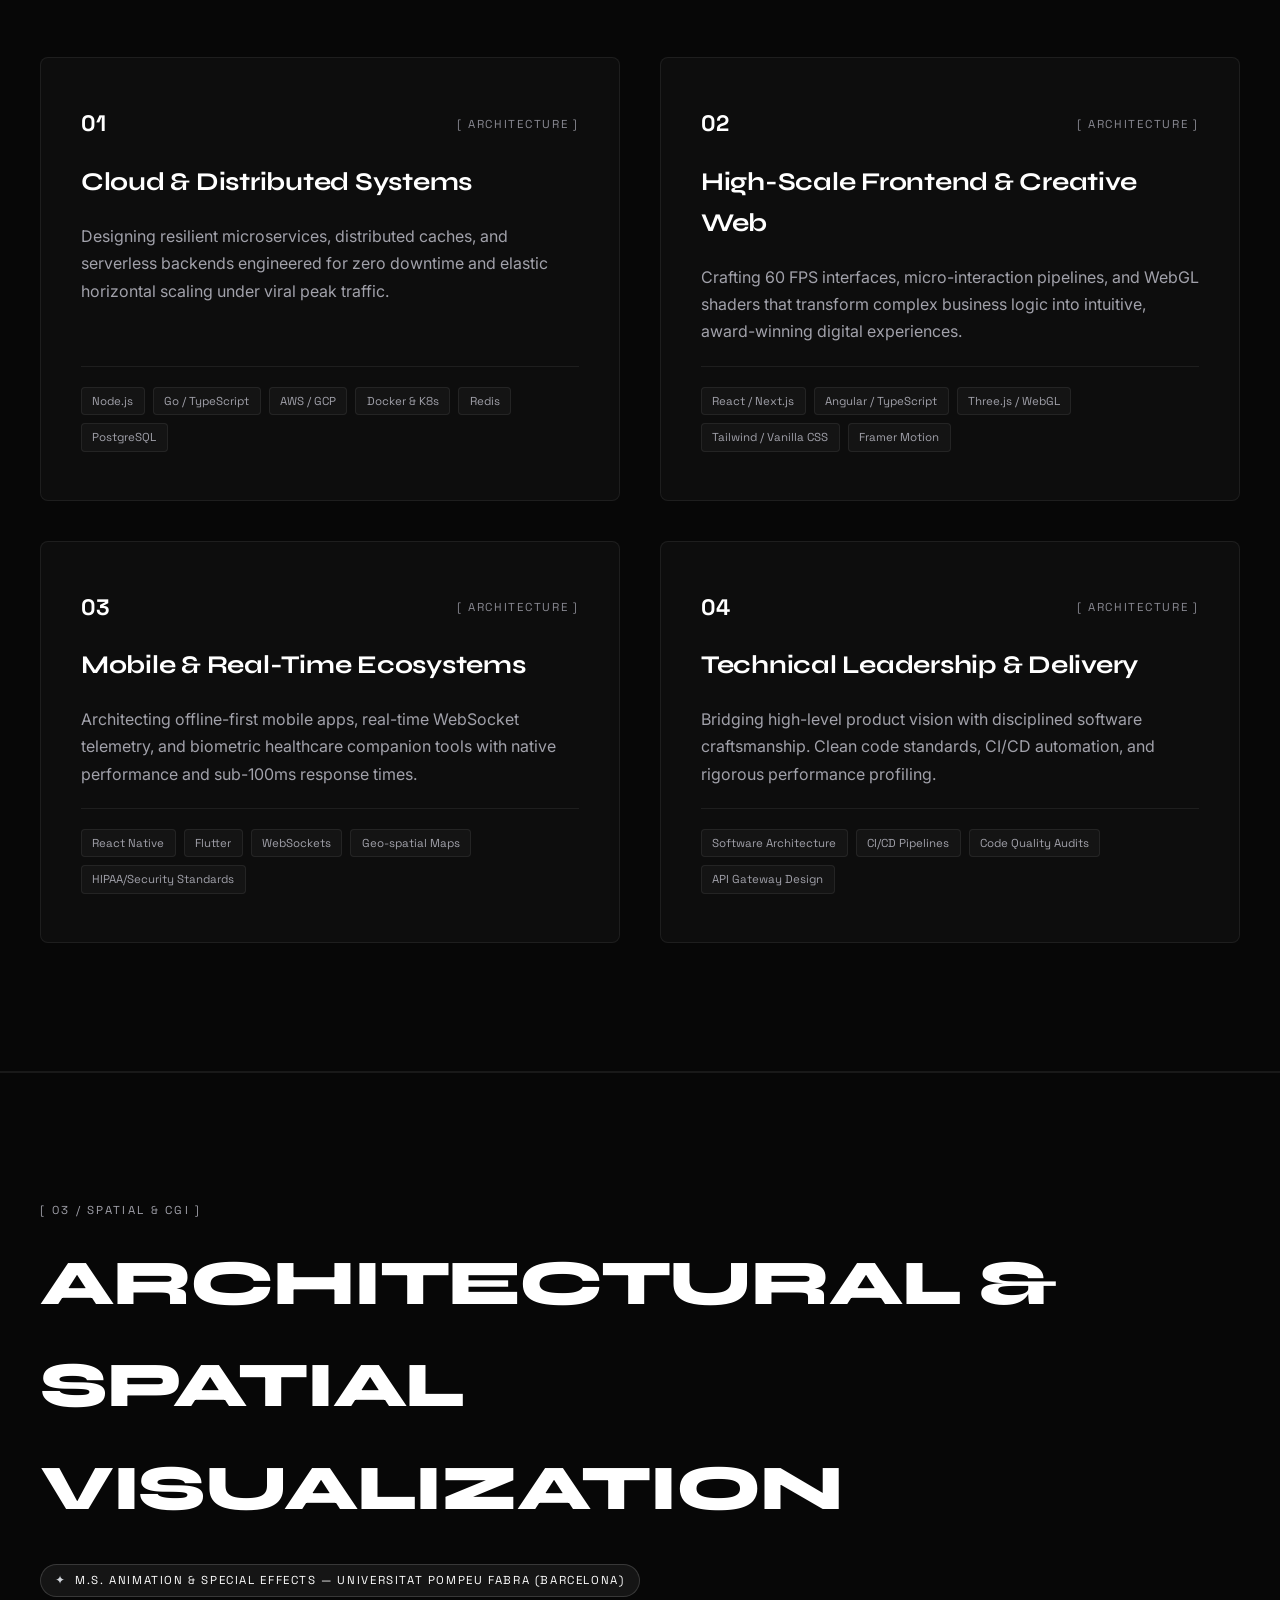
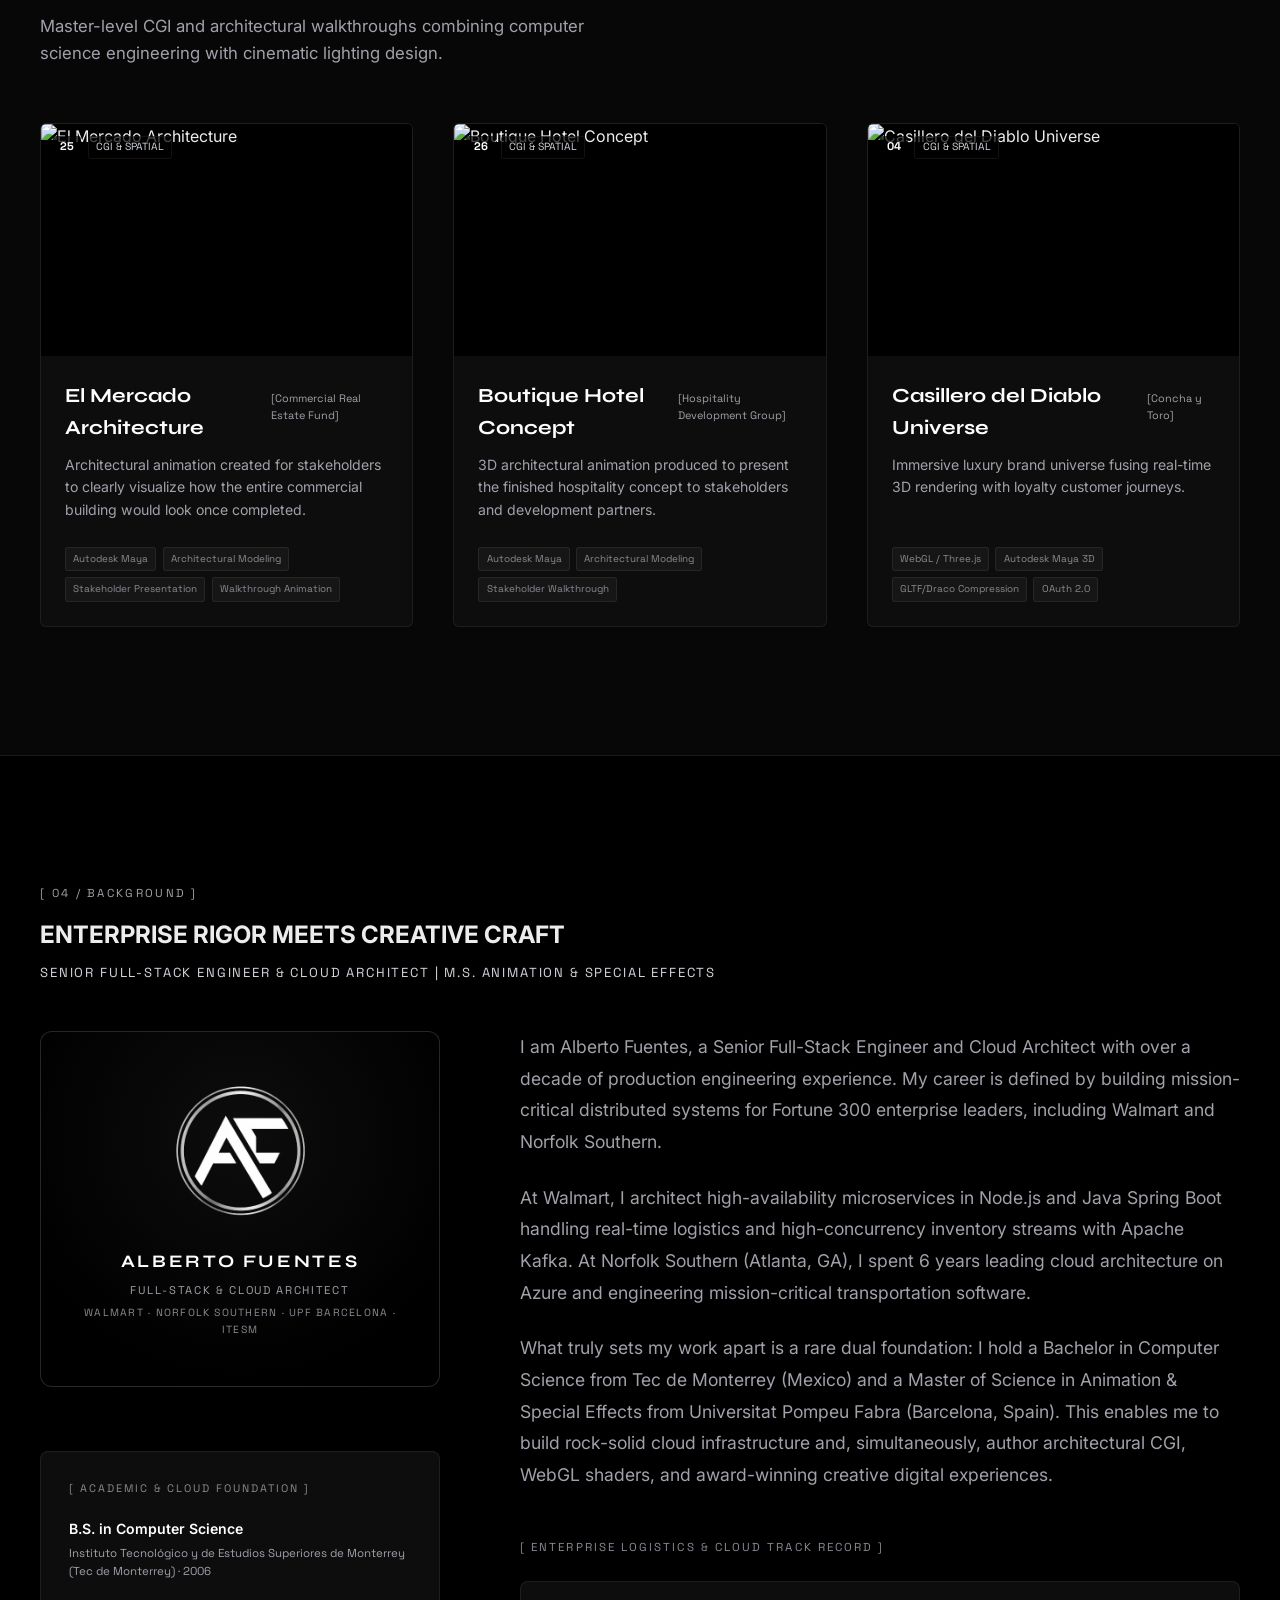
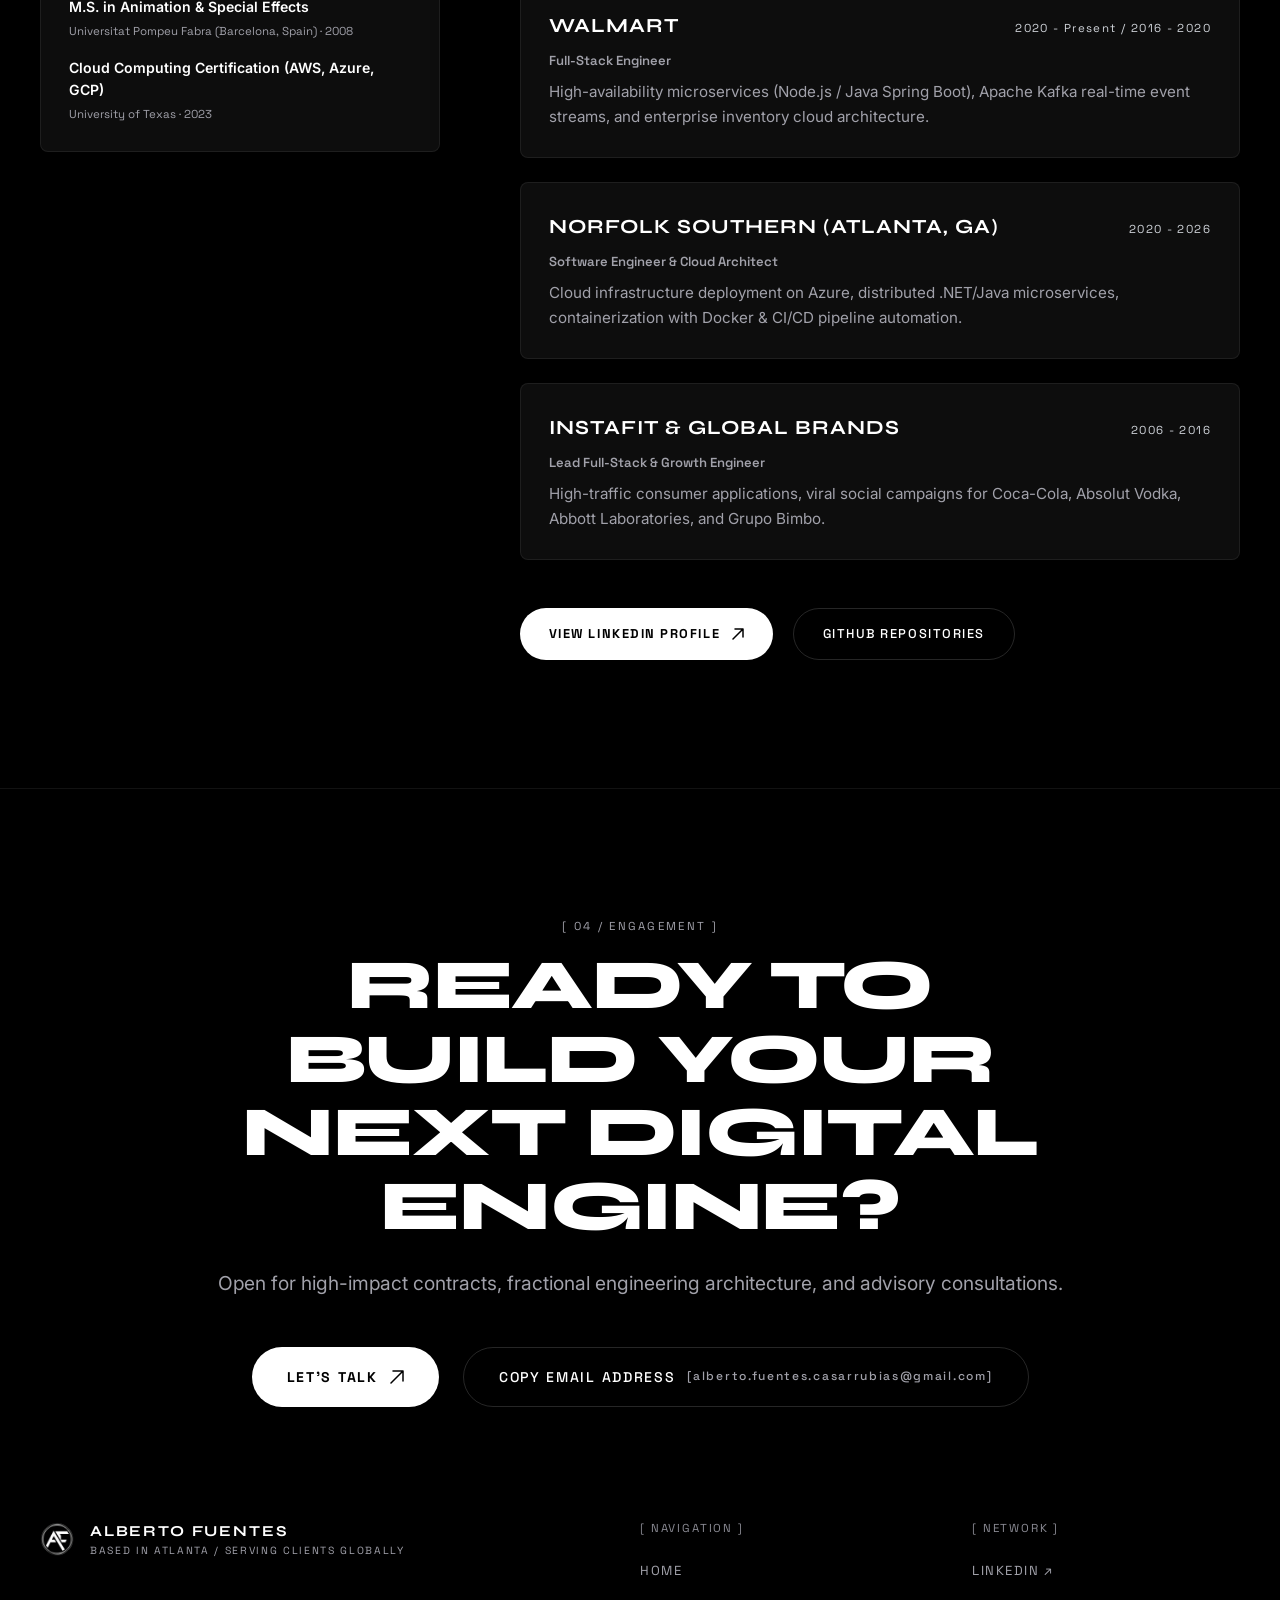
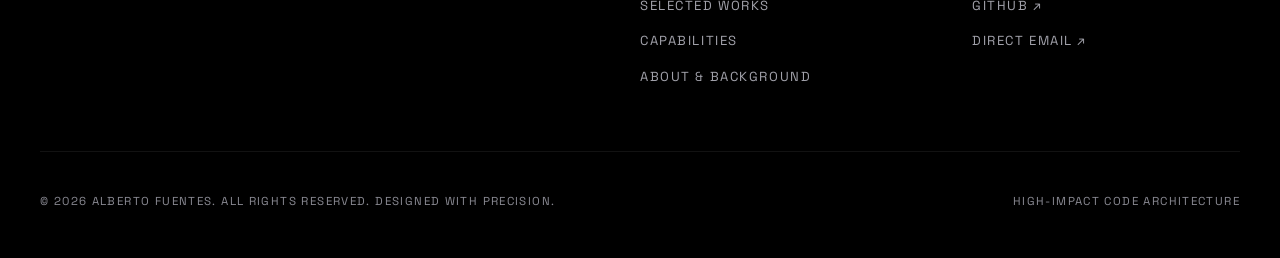
==== commit cde824c7: "deploy: AlbertoFCasarrubias/alberto-fuentes@09d239a31c4d90a08f255b0282c727b45d51c918" ====
--- a/index.html
+++ b/index.html
@@ -15,11 +15,11 @@
     <noscript>
       <link rel="stylesheet" href="https://fonts.googleapis.com/css2?family=Inter:wght@400;500;600;700&family=Space+Grotesk:wght@500;700&family=Syne:wght@700;800&display=swap" />
     </noscript>
-    <script type="module" crossorigin src="./assets/index-Cbjz_6O5.js"></script>
+    <script type="module" crossorigin src="./assets/index-B03GHxfO.js"></script>
     <link rel="modulepreload" crossorigin href="./assets/rolldown-runtime-CbXtAM7H.js">
     <link rel="modulepreload" crossorigin href="./assets/motion-zl__KlT9.js">
     <link rel="modulepreload" crossorigin href="./assets/vendor-Yu7-CEN5.js">
-    <link rel="stylesheet" crossorigin href="./assets/index-D-A3mTnA.css">
+    <link rel="stylesheet" crossorigin href="./assets/index-BpsZSS3d.css">
   </head>
   <body>
     <div id="root"></div>
--- a/assets/index-BpsZSS3d.css
+++ b/assets/index-BpsZSS3d.css
@@ -0,0 +1 @@
+:root{--bg-pure:#000;--bg-dark:#070707;--bg-surface:#0d0d0d;--bg-surface-elevated:#141414;--border-hairline:#ffffff12;--border-subtle:#ffffff26;--border-bright:#ffffff59;--text-pure:#fff;--text-primary:#ececec;--text-muted:#a1a1aa;--text-dim:#8a8a93;--accent-silver:#d1d5db;--accent-platinum:#f3f4f6;--accent-active:#22c55e;--font-editorial:"Syne", sans-serif;--font-mono:"Space Grotesk", monospace;--font-ui:"Inter", -apple-system, BlinkMacSystemFont, "Segoe UI", Roboto, sans-serif;--transition-fast:.2s cubic-bezier(.16, 1, .3, 1);--transition-smooth:.4s cubic-bezier(.16, 1, .3, 1);--transition-slow:.7s cubic-bezier(.16, 1, .3, 1)}*,:before,:after{box-sizing:border-box;margin:0;padding:0}html{scroll-behavior:smooth;background-color:var(--bg-pure);color:var(--text-primary);font-family:var(--font-ui);-webkit-font-smoothing:antialiased;-moz-osx-font-smoothing:grayscale;width:100%;max-width:100vw;overflow-x:hidden}body{background-color:var(--bg-pure);width:100%;max-width:100vw;line-height:1.6;overflow-x:hidden}::-webkit-scrollbar{width:6px}::-webkit-scrollbar-track{background:var(--bg-pure)}::-webkit-scrollbar-thumb{background:#222;border-radius:3px}::-webkit-scrollbar-thumb:hover{background:#444}a{color:inherit;text-decoration:none}button{color:inherit;font:inherit;cursor:pointer;background:0 0;border:none}::selection{background:var(--text-pure);color:var(--bg-pure)}.cipher-header{z-index:1000;-webkit-backdrop-filter:blur(16px);border-bottom:1px solid var(--border-hairline);width:100%;transition:background-color var(--transition-fast), border-color var(--transition-fast);background-color:#000000bf;position:fixed;top:0;left:0}.cipher-header.scrolled{border-bottom-color:var(--border-subtle);background-color:#000000eb}.header-container{justify-content:space-between;align-items:center;max-width:1440px;margin:0 auto;padding:1.25rem 2.5rem;display:flex}.header-brand{align-items:center;gap:1rem;display:flex}.af-logo-wrapper{align-items:center;gap:.75rem;display:flex}.af-logo-svg{transition:transform var(--transition-smooth);display:block}.header-brand:hover .af-logo-svg{transform:scale(1.05)}.brand-text-block{flex-direction:column;display:flex}.brand-title{font-family:var(--font-editorial);letter-spacing:.12em;color:var(--text-pure);font-size:.95rem;font-weight:700}.brand-subtitle{font-family:var(--font-mono);letter-spacing:.16em;color:var(--text-muted);font-size:.65rem}.header-nav{align-items:center;gap:2.5rem;display:flex}.nav-link{font-family:var(--font-mono);letter-spacing:.14em;color:var(--text-muted);transition:color var(--transition-fast);padding:.5rem 0;font-size:.78rem;position:relative}.nav-link:hover{color:var(--text-pure)}.nav-link:after{content:"";background-color:var(--text-pure);width:0;height:1px;transition:width var(--transition-fast);position:absolute;bottom:0;left:0}.nav-link:hover:after{width:100%}.header-actions{align-items:center;gap:1.5rem;display:flex}.lang-switcher{font-family:var(--font-mono);letter-spacing:.1em;align-items:center;gap:.4rem;font-size:.75rem;display:flex}.lang-btn{color:var(--text-dim);transition:color var(--transition-fast);padding:.2rem .3rem;font-weight:500}.lang-btn.active{color:var(--text-pure);font-weight:700}.lang-btn:hover{color:var(--text-primary)}.lang-divider{color:var(--text-dim)}.cta-button-minimal{font-family:var(--font-mono);letter-spacing:.12em;color:var(--bg-pure);background-color:var(--text-pure);transition:transform var(--transition-fast), background-color var(--transition-fast), opacity var(--transition-fast);border-radius:9999px;align-items:center;gap:.5rem;padding:.55rem 1.15rem;font-size:.75rem;font-weight:600;display:inline-flex}.cta-button-minimal:hover{background-color:var(--accent-silver);transform:translateY(-1px)}.mobile-menu-toggle{width:42px;height:42px;color:var(--text-pure);border:1px solid var(--border-hairline);cursor:pointer;transition:background-color var(--transition-fast), border-color var(--transition-fast);background:#ffffff0f;border-radius:8px;flex-shrink:0;justify-content:center;align-items:center;padding:0;display:none}.mobile-menu-toggle:hover,.mobile-menu-toggle:active{border-color:var(--border-subtle);background:#ffffff1f}.mobile-menu-toggle svg{stroke:var(--text-pure);pointer-events:none;display:block}.mobile-nav-drawer{background-color:var(--bg-pure);border-bottom:1px solid var(--border-hairline);font-family:var(--font-mono);letter-spacing:.12em;flex-direction:column;gap:1.5rem;padding:2rem;display:flex}.btn-primary-cipher{background-color:var(--text-pure);color:var(--bg-pure);font-family:var(--font-mono);letter-spacing:.12em;transition:transform var(--transition-fast), background-color var(--transition-fast), box-shadow var(--transition-fast);border-radius:9999px;align-items:center;gap:.75rem;padding:.9rem 1.8rem;font-size:.8rem;font-weight:700;display:inline-flex}.btn-primary-cipher:hover{background-color:var(--accent-silver);transform:translateY(-2px);box-shadow:0 10px 30px #ffffff26}.btn-secondary-cipher{color:var(--text-pure);border:1px solid var(--border-subtle);font-family:var(--font-mono);letter-spacing:.12em;transition:border-color var(--transition-fast), background-color var(--transition-fast), transform var(--transition-fast);background-color:#0000;border-radius:9999px;align-items:center;gap:.75rem;padding:.9rem 1.8rem;font-size:.8rem;font-weight:500;display:inline-flex}.btn-secondary-cipher:hover{border-color:var(--text-pure);background-color:#ffffff0d;transform:translateY(-1px)}.btn-large{padding:1.1rem 2.2rem;font-size:.88rem}.cipher-hero{background:radial-gradient(circle at 50% 15%,#1e1e1e40 0%,#000 70%);align-items:center;min-height:100vh;padding-top:8rem;padding-bottom:5rem;display:flex;position:relative}.hero-container{width:100%;max-width:1440px;margin:0 auto;padding:0 2.5rem}.hero-telemetry{border-bottom:1px solid var(--border-hairline);justify-content:space-between;align-items:center;margin-bottom:2.5rem;padding-bottom:1.25rem;display:flex}.status-pill{font-family:var(--font-mono);letter-spacing:.14em;color:var(--text-muted);align-items:center;gap:.6rem;font-size:.72rem;display:inline-flex}.pulse-dot{background-color:var(--accent-active);width:7px;height:7px;box-shadow:0 0 10px var(--accent-active);border-radius:50%;animation:2s infinite pulse}@keyframes pulse{0%{opacity:.8;transform:scale(.95)}50%{opacity:1;transform:scale(1.3)}to{opacity:.8;transform:scale(.95)}}.telemetry-meta{font-family:var(--font-mono);letter-spacing:.14em;color:var(--text-dim);gap:.6rem;font-size:.72rem;display:flex}.meta-sep{color:var(--border-subtle)}.hero-headline-block{margin-bottom:3.5rem}.hero-giant-title{font-family:var(--font-editorial);letter-spacing:-.03em;text-transform:uppercase;color:var(--text-pure);flex-direction:column;font-size:clamp(2.8rem,7.5vw,6.8rem);font-weight:800;line-height:.95;display:flex}.title-row-italic{color:var(--accent-silver);font-style:italic;font-weight:400}.hero-bottom-grid{grid-template-columns:1.4fr 1fr;align-items:flex-end;gap:3rem;margin-bottom:4rem;display:grid}.hero-subtitle{color:var(--text-muted);max-width:680px;font-size:1.15rem;line-height:1.7}.hero-actions-group{flex-wrap:wrap;justify-content:flex-end;gap:1.25rem;display:flex}.hero-metrics-strip{border-top:1px solid var(--border-hairline);border-bottom:1px solid var(--border-hairline);grid-template-columns:repeat(3,1fr);gap:2rem;margin-bottom:4rem;padding:2.5rem 0;display:grid}.metric-box{flex-direction:column;gap:.35rem;display:flex}.metric-value{font-family:var(--font-mono);color:var(--text-pure);letter-spacing:-.02em;font-size:clamp(1.8rem,3.5vw,2.5rem);font-weight:700}.metric-label{font-family:var(--font-mono);letter-spacing:.12em;color:var(--text-muted);text-transform:uppercase;font-size:.72rem}.hero-showreel-card{border:1px solid var(--border-hairline);background-color:var(--bg-surface);border-radius:8px;overflow:hidden}.showreel-media-wrapper{aspect-ratio:21/9;background-color:#000;width:100%;position:relative;overflow:hidden}.showreel-video{object-fit:cover;opacity:.85;width:100%;height:100%;transition:opacity var(--transition-slow), transform var(--transition-slow)}.hero-showreel-card:hover .showreel-video{opacity:1;transform:scale(1.02)}.showreel-overlay{background:linear-gradient(#0000 0%,#000000d9 100%);justify-content:space-between;align-items:center;width:100%;padding:1.5rem 2rem;display:flex;position:absolute;bottom:0;left:0}.showreel-badge{align-items:center;gap:.85rem;display:flex}.badge-tag{font-family:var(--font-mono);letter-spacing:.15em;color:var(--text-pure);font-size:.75rem}.badge-title{font-family:var(--font-editorial);letter-spacing:.08em;color:var(--accent-silver);text-transform:uppercase;font-size:.9rem}.showreel-status{font-family:var(--font-mono);letter-spacing:.15em;color:var(--text-muted);font-size:.7rem}.cipher-works-section{background-color:var(--bg-pure);padding:8rem 0}.works-container{max-width:1440px;margin:0 auto;padding:0 2.5rem}.section-header-block{margin-bottom:3.5rem}.section-pre-title{font-family:var(--font-mono);letter-spacing:.2em;color:var(--text-muted);text-transform:uppercase;margin-bottom:.85rem;font-size:.72rem}.section-main-heading-row{align-items:baseline;gap:1.5rem;margin-bottom:1rem;display:flex}.section-title{font-family:var(--font-editorial);letter-spacing:-.02em;color:var(--text-pure);text-transform:uppercase;font-size:clamp(2.2rem,5vw,4rem);font-weight:800}.total-projects-counter{font-family:var(--font-mono);letter-spacing:.12em;color:var(--text-muted);font-size:1rem}.section-subtext{color:var(--text-muted);max-width:600px;font-size:1.05rem}.cipher-filters-bar{border-bottom:1px solid var(--border-hairline);margin-bottom:4rem;padding-bottom:1.25rem;overflow-x:auto}.filters-scroll-track{gap:.75rem;min-width:max-content;display:flex}.filter-tab-btn{font-family:var(--font-mono);letter-spacing:.14em;color:var(--text-muted);transition:all var(--transition-fast);border:1px solid #0000;border-radius:9999px;padding:.55rem 1.25rem;font-size:.72rem}.filter-tab-btn:hover{color:var(--text-pure);background-color:#ffffff0d}.filter-tab-btn.active{color:var(--bg-pure);background-color:var(--text-pure);font-weight:600}.cipher-projects-grid{grid-template-columns:repeat(2,1fr);gap:4.5rem 3rem;display:grid}.cipher-project-card{cursor:pointer;flex-direction:column;display:flex}.project-media-frame{aspect-ratio:16/9;background-color:var(--bg-surface);border:1px solid var(--border-hairline);border-radius:6px;width:100%;margin-bottom:1.5rem;position:relative;overflow:hidden}.project-img-poster{object-fit:cover;width:100%;height:100%;transition:transform var(--transition-smooth), opacity var(--transition-fast);position:absolute;top:0;left:0}.project-img-poster.fade-out{opacity:0}.project-video-preview{object-fit:cover;width:100%;height:100%;position:absolute;top:0;left:0}.cipher-project-card:hover .project-img-poster{transform:scale(1.04)}.project-media-overlay{opacity:.9;width:100%;height:100%;transition:opacity var(--transition-fast);z-index:2;background:linear-gradient(#00000073 0%,#0000 40%,#000000b3 100%);flex-direction:column;justify-content:space-between;padding:1.25rem;display:flex;position:absolute;top:0;left:0}.overlay-top{justify-content:space-between;align-items:center;display:flex}.media-index{font-family:var(--font-mono);letter-spacing:.15em;color:var(--text-pure);font-size:.8rem;font-weight:700}.media-type-pill{font-family:var(--font-mono);letter-spacing:.12em;border:1px solid var(--border-hairline);color:var(--accent-silver);background-color:#000000a6;border-radius:9999px;padding:.25rem .65rem;font-size:.68rem}.overlay-center{opacity:0;transition:all var(--transition-fast);justify-content:center;align-items:center;display:flex;transform:translateY(8px)}.cipher-project-card:hover .overlay-center{opacity:1;transform:translateY(0)}.explore-badge{font-family:var(--font-mono);letter-spacing:.14em;background-color:var(--text-pure);color:var(--bg-pure);border-radius:9999px;align-items:center;gap:.5rem;padding:.55rem 1.2rem;font-size:.72rem;font-weight:700;display:inline-flex}.project-info-block{flex-direction:column;gap:.75rem;display:flex}.info-header-row{justify-content:space-between;align-items:baseline;gap:1rem;display:flex}.project-card-title{font-family:var(--font-editorial);color:var(--text-pure);letter-spacing:-.01em;transition:color var(--transition-fast);font-size:1.45rem;font-weight:700}.cipher-project-card:hover .project-card-title{color:var(--accent-silver)}.num-prefix{font-family:var(--font-mono);color:var(--text-muted);margin-right:.35rem;font-size:1rem;font-weight:400}.client-badge{font-family:var(--font-mono);letter-spacing:.12em;color:var(--text-muted);white-space:nowrap;font-size:.75rem}.project-card-summary{color:var(--text-muted);font-size:.92rem;line-height:1.6}.project-card-footer{border-top:1px solid var(--border-hairline);justify-content:space-between;align-items:center;margin-top:.5rem;padding-top:.85rem;display:flex}.stack-pill-row{flex-wrap:wrap;gap:.45rem;display:flex}.tech-pill{font-family:var(--font-mono);letter-spacing:.08em;color:var(--text-dim);background-color:var(--bg-surface);border:1px solid var(--border-hairline);border-radius:4px;padding:.2rem .5rem;font-size:.65rem}.tech-pill-more{color:var(--text-muted)}.open-link-indicator{font-family:var(--font-mono);letter-spacing:.14em;color:var(--text-dim);transition:color var(--transition-fast), transform var(--transition-fast);font-size:.72rem;font-weight:600}.cipher-project-card:hover .open-link-indicator{color:var(--text-pure);transform:translate(3px)}.cipher-modal-backdrop{z-index:200000;-webkit-backdrop-filter:blur(25px);-webkit-overflow-scrolling:touch;background-color:#000000eb;justify-content:center;align-items:flex-start;width:100vw;height:100vh;padding:3rem 1.25rem 2rem;display:flex;position:fixed;inset:0;overflow-y:auto}.cipher-modal-dialog{background-color:var(--bg-dark);border:1px solid var(--border-subtle);border-radius:12px;width:100%;max-width:1040px;max-height:90vh;margin:auto;animation:.3s cubic-bezier(.16,1,.3,1) slideUp;position:relative;overflow-y:auto;box-shadow:0 30px 80px #000c}@keyframes slideUp{0%{opacity:0;transform:translateY(24px)}to{opacity:1;transform:translateY(0)}}.modal-top-bar{border-bottom:1px solid var(--border-hairline);-webkit-backdrop-filter:blur(10px);backdrop-filter:blur(10px);z-index:10;background-color:#070707f2;justify-content:space-between;align-items:center;padding:1.5rem 2.25rem;display:flex;position:sticky;top:0}.modal-badge-group{align-items:center;gap:.85rem;display:flex}.modal-meta-index{font-family:var(--font-mono);color:var(--text-pure);font-size:.9rem;font-weight:700}.modal-badge-text{font-family:var(--font-mono);letter-spacing:.16em;color:var(--text-muted);font-size:.72rem}.modal-close-btn{font-family:var(--font-mono);letter-spacing:.14em;color:var(--text-muted);transition:color var(--transition-fast);align-items:center;gap:.6rem;padding:.4rem .6rem;font-size:.75rem;display:flex}.modal-close-btn:hover{color:var(--text-pure)}.close-x{font-size:1rem}.video-loader-overlay{z-index:5;background:radial-gradient(circle,#151515 0%,#050505 100%);flex-direction:column;justify-content:center;align-items:center;gap:1.25rem;width:100%;height:100%;transition:opacity .3s;display:flex;position:absolute;top:0;left:0}.loader-pulse-ring{border:1px solid #fff3;border-radius:50%;width:90px;height:90px;animation:1.8s cubic-bezier(.215,.61,.355,1) infinite pulseRing;position:absolute}@keyframes pulseRing{0%{opacity:.8;transform:scale(.6)}to{opacity:0;transform:scale(1.4)}}.loader-spinner{border:2px solid #ffffff1a;border-top-color:var(--text-pure);border-radius:50%;width:38px;height:38px;animation:.85s linear infinite spin}@keyframes spin{to{transform:rotate(360deg)}}.loader-text{font-family:var(--font-mono);letter-spacing:.2em;color:var(--text-muted);text-transform:uppercase;font-size:.68rem}.modal-video-element.video-buffering{opacity:0}.modal-video-element.video-ready{opacity:1;transition:opacity .45s ease-in}.card-buffer-loader{z-index:2;background:#0a0a0ab3;justify-content:center;align-items:center;width:100%;height:100%;display:flex;position:absolute;top:0;left:0}.buffer-spinner{border:1.5px solid #ffffff26;border-top-color:var(--text-pure);border-radius:50%;width:24px;height:24px;animation:.75s linear infinite spin}.constellation-video.loading{opacity:.35}.constellation-video.loaded{opacity:1;transition:opacity .4s}.card-mini-loader{border:1px solid var(--border-hairline);z-index:5;font-family:var(--font-mono);letter-spacing:.12em;color:var(--text-muted);background:#000000bf;border-radius:9999px;align-items:center;gap:.4rem;padding:.2rem .5rem;font-size:.62rem;display:flex;position:absolute;top:.75rem;right:.75rem}.mini-loader-dot{background-color:#eab308;border-radius:50%;width:5px;height:5px;animation:1s infinite pulse}.modal-media-stage{aspect-ratio:16/9;background-color:#000;width:100%;position:relative;overflow:hidden}.modal-video-element,.modal-image-fallback{object-fit:cover;width:100%;height:100%}.modal-audio-badge-btn{z-index:10;-webkit-backdrop-filter:blur(12px);backdrop-filter:blur(12px);color:#fff;font-family:var(--font-mono);letter-spacing:.12em;cursor:pointer;background:#0a0a0ad9;border:1px solid #ffffff40;border-radius:9999px;align-items:center;gap:.5rem;padding:.5rem 1rem;font-size:.72rem;font-weight:600;transition:all .2s;display:inline-flex;position:absolute;top:1.5rem;right:1.5rem;box-shadow:0 4px 20px #00000080}.modal-audio-badge-btn:hover{background:#ffffff26;border-color:#fff;transform:translateY(-2px)}.modal-content-body{padding:3rem 2.5rem}.modal-header-hero{border-bottom:1px solid var(--border-hairline);margin-bottom:3.5rem;padding-bottom:2.5rem}.modal-category-label{font-family:var(--font-mono);letter-spacing:.15em;color:var(--text-muted);text-transform:uppercase;font-size:.75rem}.modal-project-title{font-family:var(--font-editorial);color:var(--text-pure);letter-spacing:-.02em;margin-top:.4rem;margin-bottom:2rem;font-size:clamp(2rem,4vw,3.2rem);font-weight:800}.modal-meta-grid{grid-template-columns:repeat(3,1fr);gap:2rem;display:grid}.meta-col{flex-direction:column;gap:.35rem;display:flex}.meta-col-title{font-family:var(--font-mono);letter-spacing:.16em;color:var(--text-dim);text-transform:uppercase;font-size:.68rem}.meta-col-val{color:var(--text-primary);font-size:.95rem;font-weight:600}.modal-stack-tags{flex-wrap:wrap;gap:.4rem;display:flex}.modal-tech-tag{font-family:var(--font-mono);background-color:var(--bg-surface-elevated);border:1px solid var(--border-hairline);color:var(--accent-silver);border-radius:4px;padding:.2rem .5rem;font-size:.65rem}.modal-star-container{flex-direction:column;gap:2.5rem;display:flex}.star-card{background-color:var(--bg-surface);border:1px solid var(--border-hairline);border-radius:8px;padding:2rem;position:relative}.star-card-header{align-items:center;gap:1rem;margin-bottom:1rem;display:flex}.star-step-num{font-family:var(--font-mono);color:var(--text-pure);font-size:1.1rem;font-weight:700}.star-step-title{font-family:var(--font-mono);letter-spacing:.16em;color:var(--accent-silver);text-transform:uppercase;font-size:.8rem}.star-step-content{color:var(--text-muted);font-size:1.05rem;line-height:1.75}.modal-footer-bar{border-top:1px solid var(--border-hairline);background-color:var(--bg-surface);justify-content:space-between;align-items:center;padding:1.5rem 2.5rem;display:flex}.cipher-capabilities-section{background-color:var(--bg-dark);border-top:1px solid var(--border-hairline);border-bottom:1px solid var(--border-hairline);padding:8rem 0}.capabilities-container{max-width:1440px;margin:0 auto;padding:0 2.5rem}.pillars-grid{grid-template-columns:repeat(2,1fr);gap:2.5rem;display:grid}.pillar-card{background-color:var(--bg-surface);border:1px solid var(--border-hairline);transition:border-color var(--transition-fast), transform var(--transition-fast);border-radius:8px;flex-direction:column;gap:1.25rem;padding:3rem 2.5rem;display:flex}.pillar-card:hover{border-color:var(--border-subtle);transform:translateY(-2px)}.pillar-header{justify-content:space-between;align-items:center;display:flex}.pillar-num{font-family:var(--font-mono);color:var(--text-pure);font-size:1.4rem;font-weight:700}.pillar-bracket{font-family:var(--font-mono);letter-spacing:.15em;color:var(--text-dim);font-size:.72rem}.pillar-title{font-family:var(--font-editorial);color:var(--text-pure);letter-spacing:-.01em;font-size:1.6rem;font-weight:700}.pillar-description{color:var(--text-muted);font-size:1rem;line-height:1.7}.pillar-tags-row{border-top:1px solid var(--border-hairline);flex-wrap:wrap;gap:.5rem;margin-top:auto;padding-top:1.25rem;display:flex}.pillar-tag{font-family:var(--font-mono);color:var(--text-muted);border:1px solid var(--border-hairline);background-color:#ffffff08;border-radius:4px;padding:.25rem .65rem;font-size:.72rem}.cipher-about-section{background-color:var(--bg-pure);padding:8rem 0}.about-container{max-width:1440px;margin:0 auto;padding:0 2.5rem}.about-grid{grid-template-columns:400px 1fr;align-items:flex-start;gap:5rem;display:grid}.about-visual-col{flex-direction:column;align-items:center;gap:2rem;display:flex;position:sticky;top:6.5rem}.about-seal-card{border:1px solid var(--border-subtle);text-align:center;background:radial-gradient(circle at 50% 30%,#ffffff0d 0%,#000 75%);border-radius:12px;flex-direction:column;align-items:center;gap:1.75rem;width:100%;max-width:400px;padding:3rem 2.5rem;display:flex}.about-seal-labels{flex-direction:column;gap:.35rem;display:flex}.seal-title{font-family:var(--font-editorial);letter-spacing:.15em;color:var(--text-pure);font-size:1.1rem;font-weight:700}.seal-role{font-family:var(--font-mono);letter-spacing:.15em;color:var(--text-muted);font-size:.7rem}.seal-coords{font-family:var(--font-mono);letter-spacing:.12em;color:var(--text-dim);font-size:.65rem}.cipher-spatial-section{background-color:var(--bg-dark);border-top:1px solid var(--border-hairline);border-bottom:1px solid var(--border-hairline);padding:8rem 0}.spatial-container{max-width:1440px;margin:0 auto;padding:0 2.5rem}.spatial-heading-row{flex-wrap:wrap;justify-content:space-between;align-items:baseline;gap:1.5rem;margin-bottom:1rem;display:flex}.credentials-pill{font-family:var(--font-mono);letter-spacing:.14em;color:var(--text-pure);border:1px solid var(--border-subtle);background:#ffffff0f;border-radius:9999px;align-items:center;gap:.5rem;padding:.4rem .9rem;font-size:.72rem;display:inline-flex}.pill-dot{color:var(--accent-silver)}.spatial-projects-grid{grid-template-columns:repeat(3,1fr);gap:2.5rem;margin-top:3.5rem;display:grid}.spatial-feature-card{background-color:var(--bg-surface);border:1px solid var(--border-hairline);cursor:pointer;transition:border-color var(--transition-fast), transform var(--transition-fast);border-radius:6px;flex-direction:column;display:flex;overflow:hidden}.spatial-feature-card:hover{border-color:var(--border-bright);transform:translateY(-4px)}.spatial-media-frame{aspect-ratio:16/10;background-color:#000;width:100%;position:relative;overflow:hidden}.spatial-video-loop{object-fit:cover;width:100%;height:100%;transition:transform var(--transition-smooth)}.spatial-feature-card:hover .spatial-video-loop{transform:scale(1.05)}.spatial-media-badge{z-index:2;gap:.4rem;display:flex;position:absolute;top:.75rem;left:.75rem}.spatial-num{font-family:var(--font-mono);color:var(--text-pure);background:#000000b3;border-radius:3px;padding:.15rem .45rem;font-size:.7rem;font-weight:700}.spatial-type{font-family:var(--font-mono);color:var(--accent-silver);border:1px solid var(--border-hairline);background:#000000b3;border-radius:3px;padding:.15rem .45rem;font-size:.65rem}.spatial-hover-overlay{opacity:0;width:100%;height:100%;transition:opacity var(--transition-fast);background:#00000073;justify-content:center;align-items:center;display:flex;position:absolute;top:0;left:0}.spatial-feature-card:hover .spatial-hover-overlay{opacity:1}.spatial-cta-btn{background-color:var(--text-pure);color:var(--bg-pure);font-family:var(--font-mono);letter-spacing:.12em;border-radius:9999px;align-items:center;gap:.5rem;padding:.55rem 1.15rem;font-size:.72rem;font-weight:700;display:inline-flex}.spatial-meta-block{flex-direction:column;flex:1;gap:.6rem;padding:1.5rem;display:flex}.spatial-title-row{justify-content:space-between;align-items:baseline;gap:.5rem;display:flex}.spatial-project-title{font-family:var(--font-editorial);color:var(--text-pure);font-size:1.25rem;font-weight:700}.spatial-client-tag{font-family:var(--font-mono);color:var(--text-muted);font-size:.68rem}.spatial-summary{color:var(--text-muted);font-size:.88rem;line-height:1.6}.spatial-stack-row{flex-wrap:wrap;gap:.4rem;margin-top:auto;padding-top:1rem;display:flex}.spatial-tech-pill{font-family:var(--font-mono);color:var(--text-dim);border:1px solid var(--border-hairline);background:#ffffff0a;border-radius:3px;padding:.2rem .45rem;font-size:.62rem}.about-role-subtitle{font-family:var(--font-mono);letter-spacing:.14em;color:var(--accent-silver);text-transform:uppercase;margin-top:.5rem;margin-bottom:3rem;font-size:.82rem}.about-education-box{background:var(--bg-surface);border:1px solid var(--border-hairline);border-radius:8px;flex-direction:column;gap:1.25rem;width:100%;max-width:400px;margin-top:2rem;padding:1.75rem;display:flex}.edu-box-title{font-family:var(--font-mono);letter-spacing:.18em;color:var(--text-dim);text-transform:uppercase;font-size:.68rem}.edu-list{flex-direction:column;gap:1rem;display:flex}.edu-item{flex-direction:column;gap:.2rem;display:flex}.edu-degree{font-family:var(--font-ui);color:var(--text-pure);font-size:.88rem;font-weight:600}.edu-school{font-family:var(--font-mono);color:var(--text-muted);font-size:.72rem}.about-timeline-block{flex-direction:column;gap:1.5rem;margin:3rem 0;display:flex}.timeline-section-title{font-family:var(--font-mono);letter-spacing:.18em;color:var(--text-dim);text-transform:uppercase;font-size:.72rem}.timeline-items-list{flex-direction:column;gap:1.5rem;display:flex}.timeline-card{background-color:var(--bg-surface);border:1px solid var(--border-hairline);transition:border-color var(--transition-fast);border-radius:8px;flex-direction:column;gap:.5rem;padding:1.75rem;display:flex}.timeline-card:hover{border-color:var(--border-subtle)}.timeline-header{flex-wrap:wrap;justify-content:space-between;align-items:baseline;gap:.5rem;display:flex}.timeline-company{font-family:var(--font-editorial);color:var(--text-pure);letter-spacing:.05em;font-size:1.25rem;font-weight:700}.timeline-period{font-family:var(--font-mono);letter-spacing:.12em;color:var(--accent-silver);font-size:.72rem}.timeline-role{font-family:var(--font-mono);color:var(--text-muted);font-size:.82rem;font-weight:600}.timeline-desc{color:var(--text-muted);font-size:.95rem;line-height:1.65}@media (width<=1024px){.spatial-projects-grid{grid-template-columns:1fr}}.about-text-paragraphs{color:var(--text-muted);flex-direction:column;gap:1.5rem;margin-bottom:3rem;font-size:1.1rem;line-height:1.8;display:flex}.about-actions-row{flex-wrap:wrap;gap:1.25rem;display:flex}.cipher-footer{background-color:var(--bg-pure);border-top:1px solid var(--border-hairline);padding-top:8rem;padding-bottom:3rem}.footer-container{max-width:1440px;margin:0 auto;padding:0 2.5rem}.footer-cta-block{text-align:center;max-width:900px;margin:0 auto 7rem}.footer-cta-heading{font-family:var(--font-editorial);letter-spacing:-.02em;color:var(--text-pure);text-transform:uppercase;margin-top:.75rem;margin-bottom:1.5rem;font-size:clamp(2.5rem,5.5vw,4.8rem);font-weight:800;line-height:1.05}.footer-cta-subtext{color:var(--text-muted);margin-bottom:3rem;font-size:1.2rem}.footer-cta-actions{flex-wrap:wrap;justify-content:center;gap:1.5rem;display:flex}.email-display{font-family:var(--font-mono);color:var(--text-muted);font-size:.75rem}.footer-links-grid{border-bottom:1px solid var(--border-hairline);grid-template-columns:2fr 1fr 1fr;gap:4rem;padding-bottom:4rem;display:grid}.footer-brand-header{align-items:center;gap:1rem;display:flex}.footer-nav-col{flex-direction:column;gap:.9rem;display:flex}.footer-col-title{font-family:var(--font-mono);letter-spacing:.16em;color:var(--text-dim);margin-bottom:.5rem;font-size:.72rem}.footer-nav-col a{font-family:var(--font-mono);letter-spacing:.12em;color:var(--text-muted);transition:color var(--transition-fast);font-size:.82rem}.footer-nav-col a:hover{color:var(--text-pure)}.footer-bottom-bar{font-family:var(--font-mono);letter-spacing:.12em;color:var(--text-dim);justify-content:space-between;align-items:center;padding-top:2.5rem;font-size:.72rem;display:flex}.cipher-constellation-hero{background-color:var(--bg-pure);-webkit-user-select:none;user-select:none;border-bottom:1px solid var(--border-hairline);flex-direction:column;justify-content:space-between;width:100%;height:100vh;min-height:680px;padding-top:5rem;padding-bottom:2rem;display:flex;position:relative;overflow:hidden}.constellation-top-header{z-index:20;justify-content:space-between;align-items:center;width:100%;max-width:1440px;margin:0 auto;padding:1rem 2.5rem 0;display:flex}.constellation-label-works{font-family:var(--font-mono);letter-spacing:.25em;color:var(--text-pure);text-transform:uppercase;font-size:.9rem;font-weight:700}.constellation-sub-meta{font-family:var(--font-mono);letter-spacing:.16em;color:var(--text-muted);align-items:center;gap:.6rem;font-size:.68rem;display:flex}.live-dot{background-color:var(--accent-active);width:7px;height:7px;box-shadow:0 0 10px var(--accent-active);border-radius:50%;animation:2s infinite pulse}.constellation-stage{perspective:1400px;perspective-origin:50%;flex:1;justify-content:center;align-items:center;width:100%;display:flex;position:relative}.constellation-anchor{width:0;height:0;transform-style:preserve-3d;justify-content:center;align-items:center;display:flex;position:absolute;top:50%;left:50%}.constellation-center-mark{z-index:10;pointer-events:none;text-align:center;flex-direction:column;justify-content:center;align-items:center;gap:.85rem;width:340px;margin-top:-105px;margin-left:-170px;display:flex;position:absolute;top:0;left:0}.center-glow-halo{filter:blur(20px);z-index:-1;background:radial-gradient(circle,#ffffff1f 0%,#0000 65%);border-radius:50%;width:240px;height:240px;position:absolute;top:50%;left:50%;transform:translate(-50%,-50%)}.center-mark-info{flex-direction:column;gap:.25rem;display:flex}.center-name{font-family:var(--font-editorial);letter-spacing:.18em;color:var(--text-pure);font-size:1rem;font-weight:800}.center-tag{font-family:var(--font-mono);letter-spacing:.22em;color:var(--text-muted);font-size:.62rem}.constellation-ring-track{width:0;height:0;transform-style:preserve-3d;position:absolute;top:0;left:0}.constellation-item{transform-style:preserve-3d;cursor:pointer;transition:filter var(--transition-fast);position:absolute;top:0;left:0}.constellation-item.item-standard{width:240px;height:145px;margin-top:-72px;margin-left:-120px}.constellation-item.item-wide{width:300px;height:165px;margin-top:-82px;margin-left:-150px}.constellation-item-frame{width:100%;height:100%;transition:transform var(--transition-fast), border-color var(--transition-fast), box-shadow var(--transition-fast);background-color:#000;border:1px solid #ffffff26;border-radius:4px;position:relative;overflow:hidden;box-shadow:0 20px 45px #000000e6}.constellation-item:hover .constellation-item-frame{border-color:var(--text-pure);transform:scale(1.06);box-shadow:0 25px 60px #ffffff2e,0 10px 20px #000000e6}.constellation-item.is-front .constellation-item-frame{border-color:#ffffff59}.constellation-video,.constellation-image{object-fit:cover;width:100%;height:100%;display:block}.constellation-item-badge{z-index:2;gap:.4rem;display:flex;position:absolute;top:.5rem;left:.65rem}.badge-index{font-family:var(--font-mono);letter-spacing:.1em;color:var(--text-pure);background-color:#000000a6;border-radius:2px;padding:.1rem .4rem;font-size:.65rem;font-weight:700}.badge-type{font-family:var(--font-mono);letter-spacing:.08em;color:var(--accent-silver);border:1px solid var(--border-hairline);background-color:#000000a6;border-radius:2px;padding:.1rem .35rem;font-size:.6rem}.constellation-hover-title{opacity:0;width:100%;transition:all var(--transition-fast);z-index:3;background:linear-gradient(#0000 0%,#000000e6 100%);flex-direction:column;padding:.6rem .75rem;display:flex;position:absolute;bottom:0;left:0;transform:translateY(4px)}.constellation-item:hover .constellation-hover-title{opacity:1;transform:translateY(0)}.hover-title-text{font-family:var(--font-editorial);color:var(--text-pure);font-size:.85rem;font-weight:700}.hover-client-text{font-family:var(--font-mono);color:var(--text-muted);font-size:.65rem}.constellation-tooltip-pill{border:1px solid var(--border-subtle);-webkit-backdrop-filter:blur(12px);backdrop-filter:blur(12px);z-index:50;font-family:var(--font-mono);letter-spacing:.12em;pointer-events:none;background-color:#0f0f0fd9;border-radius:9999px;align-items:center;gap:.75rem;padding:.6rem 1.4rem;font-size:.75rem;animation:.2s ease-out fadeIn;display:flex;position:absolute;bottom:2rem;left:50%;transform:translate(-50%);box-shadow:0 10px 30px #000c}.tooltip-num{color:var(--text-pure);font-weight:700}.tooltip-title{color:var(--text-pure);font-weight:600}.tooltip-sep{color:var(--border-subtle)}.tooltip-client{color:var(--text-muted)}.tooltip-action{color:var(--text-pure);border-left:1px solid var(--border-subtle);margin-left:.5rem;padding-left:.75rem;font-weight:700}.constellation-bottom-bar{z-index:20;justify-content:space-between;align-items:center;width:100%;max-width:1440px;margin:0 auto;padding:0 2.5rem;display:flex}.constellation-tag-left{font-family:var(--font-mono);letter-spacing:.16em;color:var(--text-muted);align-items:center;gap:.5rem;font-size:.75rem;display:flex}.velocity-tag{color:var(--text-pure);font-weight:600}.constellation-hint-center{font-family:var(--font-mono);letter-spacing:.16em;color:var(--text-dim);align-items:center;gap:.6rem;font-size:.68rem;display:flex}.hint-scroll-arrow{color:var(--text-muted);animation:1.8s infinite bounce}@keyframes bounce{0%,to{transform:translateY(0)}50%{transform:translateY(5px)}}.constellation-actions-right{align-items:center;display:flex}.constellation-skip-link{font-family:var(--font-mono);letter-spacing:.15em;color:var(--text-muted);border:1px solid var(--border-hairline);transition:all var(--transition-fast);border-radius:9999px;padding:.4rem .8rem;font-size:.72rem}.constellation-skip-link:hover{color:var(--text-pure);border-color:var(--text-pure)}@media (width<=900px){.cipher-header{width:100%!important;max-width:100vw!important;overflow:hidden!important}.header-container{box-sizing:border-box!important;justify-content:space-between!important;align-items:center!important;gap:.75rem!important;width:100%!important;max-width:100%!important;padding:.75rem 1rem!important;display:flex!important}.header-brand{flex:0 auto!important;gap:.65rem!important;min-width:0!important;max-width:calc(100% - 56px)!important}.brand-text-block{flex-direction:column!important;min-width:0!important;display:flex!important;overflow:hidden!important}.brand-title{letter-spacing:.08em!important;white-space:nowrap!important;text-overflow:ellipsis!important;font-size:.88rem!important;overflow:hidden!important}.brand-subtitle{letter-spacing:.08em!important;white-space:nowrap!important;text-overflow:ellipsis!important;opacity:.75!important;font-size:.48rem!important;overflow:hidden!important}.header-actions{flex-shrink:0!important;align-items:center!important;margin-left:auto!important;display:flex!important}.header-nav,.desktop-header-actions{display:none!important}.mobile-menu-toggle{flex-shrink:0!important;display:inline-flex!important}.hero-container,.brands-container,.works-container,.spatial-container,.capabilities-container,.about-container,.footer-container{box-sizing:border-box!important;width:100%!important;max-width:100%!important;padding:0 1.25rem!important}.cipher-constellation-hero{justify-content:flex-start;height:auto;min-height:100vh;padding-top:5.5rem;padding-bottom:2.5rem}.constellation-top-header,.constellation-stage,.constellation-bottom-bar{display:none!important}.mobile-cinema-reel{display:flex!important}.section-header-block{text-align:center!important;flex-direction:column!important;align-items:center!important;width:100%!important;margin:0 auto 3rem!important;display:flex!important}.section-pre-title{text-align:center!important}.section-title{text-align:center!important;word-break:break-word!important;overflow-wrap:break-word!important;width:100%!important;font-size:clamp(1.6rem,5.5vw,2.5rem)!important}.section-main-heading-row{text-align:center!important;flex-direction:column!important;justify-content:center!important;align-items:center!important;gap:.5rem!important;width:100%!important;display:flex!important}.spatial-heading-row{text-align:center!important;flex-direction:column!important;justify-content:center!important;align-items:center!important;gap:.75rem!important;width:100%!important;display:flex!important}.credentials-pill{margin:.5rem auto!important}.section-subtext{text-align:center!important;margin:0 auto!important}.cipher-filters-bar{-webkit-overflow-scrolling:touch!important;scrollbar-width:none!important;width:calc(100% + 2.5rem)!important;max-width:100vw!important;margin-bottom:2.5rem!important;margin-left:-1.25rem!important;margin-right:-1.25rem!important;padding-bottom:.75rem!important;padding-left:1.25rem!important;padding-right:1.25rem!important;display:block!important;overflow:auto hidden!important}.cipher-filters-bar::-webkit-scrollbar{display:none!important}.filters-scroll-track{justify-content:flex-start!important;gap:.5rem!important;width:max-content!important;min-width:max-content!important;margin:0!important;padding-right:2rem!important;display:flex!important}.filter-tab-btn{white-space:nowrap!important;flex-shrink:0!important;padding:.45rem .95rem!important;font-size:.68rem!important}.cipher-projects-grid{grid-template-columns:1fr!important;gap:3rem!important;width:100%!important;max-width:100%!important;margin:0 auto!important}.cipher-project-card{width:100%!important;max-width:100%!important;margin:0 auto!important}.spatial-projects-grid{grid-template-columns:1fr!important;gap:3rem!important;width:100%!important;max-width:100%!important;margin:0 auto!important}.spatial-feature-card{width:100%!important;max-width:100%!important;margin:0 auto!important}.pillars-grid{grid-template-columns:1fr!important;gap:1.5rem!important;width:100%!important}.pillar-card{width:100%!important;max-width:100%!important;margin:0 auto!important}.about-grid{grid-template-columns:1fr!important;gap:3.5rem!important;width:100%!important}.about-hero-block{text-align:center!important;flex-direction:column!important;align-items:center!important;display:flex!important}.about-lead-quote{text-align:center!important;font-size:clamp(1.15rem,4vw,1.45rem)!important}.about-heading{text-align:center!important;word-break:break-word!important;font-size:clamp(1.8rem,6vw,3.2rem)!important}.about-role-subtitle{text-align:center!important;margin:0 auto 3rem!important}.about-actions-row{justify-content:center!important}.about-visual-col{align-items:center!important;width:100%!important;position:static!important;top:auto!important}.about-seal-card,.about-education-box,.seal-card,.academic-box{width:100%!important;max-width:500px!important;margin:0 auto!important}.timeline-card{width:100%!important}.footer-cta-block{text-align:center!important;flex-direction:column!important;align-items:center!important;width:100%!important;display:flex!important}.footer-cta-heading{text-align:center!important;word-break:break-word!important;font-size:clamp(1.8rem,6vw,3rem)!important}.footer-cta-subtext{text-align:center!important;margin:0 auto 2rem!important}.footer-cta-actions{flex-direction:column!important;align-items:center!important;gap:1rem!important;width:100%!important}.footer-cta-actions .btn-primary-cipher,.footer-cta-actions .btn-secondary-cipher{justify-content:center!important;width:100%!important;max-width:380px!important}.footer-cta-actions .btn-secondary-cipher{border-radius:12px!important;flex-direction:column!important;gap:.35rem!important;padding:.85rem 1.25rem!important}.footer-cta-actions .email-display{word-break:break-all!important;font-size:.72rem!important}.footer-brand-col{text-align:center!important;flex-direction:column!important;align-items:center!important;display:flex!important}.footer-brand-header{justify-content:center!important}.footer-links-grid{text-align:center!important;grid-template-columns:1fr!important;gap:2.5rem!important}.footer-col,.footer-col-title{text-align:center!important}.footer-nav-list{align-items:center!important}.footer-bottom-bar{text-align:center!important;flex-direction:column!important;gap:1rem!important}}.desktop-header-actions{align-items:center;gap:1.5rem;display:flex}.mobile-cinema-reel{flex-direction:column;gap:2rem;width:100%;display:none}.mobile-reel-hero-brand{text-align:center;flex-direction:column;align-items:center;gap:1.25rem;padding:0 1.5rem;display:flex;position:relative}.mobile-brand-halo{filter:blur(25px);z-index:0;pointer-events:none;background:radial-gradient(circle,#ffffff1f 0%,#0000 70%);border-radius:50%;width:180px;height:180px;position:absolute;top:40px}.mobile-brand-meta{z-index:1;flex-direction:column;align-items:center;gap:.4rem;display:flex}.mobile-hero-name{font-family:var(--font-editorial);letter-spacing:.12em;color:var(--text-pure);font-size:1.35rem;font-weight:800}.mobile-hero-role{font-family:var(--font-mono);letter-spacing:.14em;color:var(--accent-silver);text-transform:uppercase;font-size:.72rem}.mobile-hero-creds{font-family:var(--font-mono);letter-spacing:.18em;color:var(--text-dim);font-size:.62rem}.mobile-reel-scroll-container{-webkit-overflow-scrolling:touch;scrollbar-width:none;width:100%;padding:.5rem 0 1rem;overflow:auto hidden}.mobile-reel-scroll-container::-webkit-scrollbar{display:none}.mobile-reel-track{scroll-snap-type:x mandatory;gap:1.25rem;width:max-content;padding:0 1.5rem;display:flex}.mobile-reel-card{scroll-snap-align:center;background-color:var(--bg-surface);border:1px solid var(--border-hairline);cursor:pointer;max-width:320px;transition:transform var(--transition-fast), border-color var(--transition-fast);border-radius:10px;flex-direction:column;flex:0 0 78vw;display:flex;overflow:hidden;box-shadow:0 10px 30px #0009}.mobile-reel-card:active{border-color:var(--border-subtle);transform:scale(.98)}.mobile-card-media-box{aspect-ratio:16/10;background-color:#000;width:100%;position:relative;overflow:hidden}.mobile-reel-video,.mobile-reel-image{object-fit:cover;width:100%;height:100%}.mobile-card-badges{z-index:2;gap:.35rem;display:flex;position:absolute;top:.6rem;left:.6rem}.mobile-badge-index{font-family:var(--font-mono);color:var(--text-pure);background:#000000bf;border-radius:3px;padding:.15rem .4rem;font-size:.65rem;font-weight:700}.mobile-badge-type{font-family:var(--font-mono);color:var(--accent-silver);border:1px solid var(--border-hairline);background:#000000bf;border-radius:3px;padding:.15rem .4rem;font-size:.6rem}.mobile-card-open-hint{border:1px solid var(--border-hairline);color:var(--text-pure);font-family:var(--font-mono);letter-spacing:.1em;z-index:2;background:#000c;border-radius:9999px;padding:.2rem .5rem;font-size:.62rem;position:absolute;bottom:.6rem;right:.6rem}.mobile-card-info{background-color:var(--bg-surface);flex-direction:column;gap:.25rem;padding:1rem 1.15rem;display:flex}.mobile-card-client{font-family:var(--font-mono);color:var(--text-dim);font-size:.65rem}.mobile-card-title{font-family:var(--font-editorial);color:var(--text-pure);font-size:1.05rem;font-weight:700}.mobile-reel-footer{flex-direction:column;align-items:center;gap:1rem;padding:0 1.5rem;display:flex}.mobile-swipe-hint{font-family:var(--font-mono);letter-spacing:.18em;color:var(--text-dim);text-transform:uppercase;font-size:.65rem}.mobile-jump-catalog-btn{font-family:var(--font-mono);letter-spacing:.14em;color:var(--text-pure);border:1px solid var(--border-hairline);transition:background-color var(--transition-fast);background:#ffffff0d;border-radius:9999px;align-items:center;gap:.4rem;padding:.5rem 1.25rem;font-size:.75rem;display:inline-flex}.cipher-header.is-menu-open{opacity:0;pointer-events:none}.mobile-menu-backdrop{z-index:100000;background-color:#050505;flex-direction:column;width:100vw;height:100vh;padding:1.5rem 1.5rem 2.5rem;display:flex;position:fixed;inset:0;overflow-y:auto}.mobile-menu-panel{flex-direction:column;gap:2.25rem;width:100%;display:flex}.mobile-drawer-top{border-bottom:1px solid var(--border-hairline);justify-content:space-between;align-items:center;padding-bottom:1.5rem;display:flex}.drawer-brand{align-items:center;gap:.75rem;display:flex}.drawer-name{font-family:var(--font-editorial);letter-spacing:.12em;color:var(--text-pure);font-size:.9rem;font-weight:700}.drawer-close-btn{border:1px solid var(--border-hairline);color:var(--text-pure);cursor:pointer;background:#ffffff0f;border-radius:50%;justify-content:center;align-items:center;width:36px;height:36px;font-size:1.1rem;display:flex}.mobile-drawer-nav{flex-direction:column;gap:1.5rem;display:flex}.mobile-nav-item{font-family:var(--font-editorial);color:var(--text-pure);text-transform:uppercase;letter-spacing:-.01em;transition:color var(--transition-fast);align-items:center;gap:1.25rem;font-size:1.6rem;font-weight:800;display:flex}.mobile-nav-item .item-num{font-family:var(--font-mono);color:var(--accent-silver);font-size:.82rem;font-weight:700}.mobile-drawer-lang-row{border-top:1px solid var(--border-hairline);flex-direction:column;gap:.75rem;padding-top:1rem;display:flex}.drawer-lang-label{font-family:var(--font-mono);letter-spacing:.15em;color:var(--text-dim);font-size:.68rem}.drawer-lang-pills{gap:.75rem;display:flex}.drawer-lang-btn{border:1px solid var(--border-hairline);font-family:var(--font-mono);letter-spacing:.12em;color:var(--text-muted);cursor:pointer;transition:all var(--transition-fast);background:#ffffff0a;border-radius:6px;flex:1;padding:.75rem;font-size:.75rem}.drawer-lang-btn.active{background:var(--text-pure);color:var(--bg-pure);border-color:var(--text-pure);font-weight:700}.mobile-drawer-cta-wrap{flex-direction:column;gap:1rem;margin-top:auto;padding-top:1.5rem;display:flex}.mobile-drawer-cta-btn{background-color:var(--text-pure);width:100%;color:var(--bg-pure);font-family:var(--font-mono);letter-spacing:.15em;cursor:pointer;border:none;border-radius:8px;justify-content:center;align-items:center;gap:.5rem;padding:1.1rem;font-size:.85rem;font-weight:800;display:flex}.drawer-email-hint{text-align:center;font-family:var(--font-mono);letter-spacing:.1em;color:var(--text-dim);font-size:.68rem}.nav-btn-link{cursor:pointer;font-family:inherit;font-size:inherit;letter-spacing:inherit;text-transform:inherit;background:0 0;border:none;padding:0}.contact-modal-backdrop{-webkit-backdrop-filter:blur(25px);z-index:200000;-webkit-overflow-scrolling:touch;background-color:#000000eb;justify-content:center;align-items:flex-start;width:100vw;height:100vh;padding:3.5rem 1.25rem 2.5rem;display:flex;position:fixed;inset:0;overflow-y:auto}.contact-modal-dialog{background-color:var(--bg-surface);border:1px solid var(--border-bright);border-radius:12px;flex-direction:column;width:100%;max-width:620px;margin:auto;display:flex;overflow:hidden;box-shadow:0 25px 60px -15px #000000f2,0 0 40px #ffffff0d}.contact-modal-top{border-bottom:1px solid var(--border-hairline);background:#ffffff05;justify-content:space-between;align-items:center;padding:1.25rem 2rem;display:flex}.contact-modal-badge{align-items:center;gap:.6rem;display:flex}.contact-pulse-dot{background-color:var(--accent-active);width:7px;height:7px;box-shadow:0 0 10px var(--accent-active);border-radius:50%;animation:2s infinite pulse}.contact-badge-label{font-family:var(--font-mono);letter-spacing:.16em;color:var(--text-muted);text-transform:uppercase;font-size:.68rem}.contact-modal-body{flex-direction:column;gap:1.75rem;padding:2.25rem 2.25rem 1.75rem;display:flex}.contact-header-text{flex-direction:column;gap:.5rem;display:flex}.contact-title{font-family:var(--font-editorial);letter-spacing:-.02em;color:var(--text-pure);text-transform:uppercase;word-break:break-word;overflow-wrap:break-word;font-size:clamp(1.15rem,4.2vw,1.45rem);font-weight:800;line-height:1.25}.contact-desc{color:var(--text-muted);font-size:.92rem;line-height:1.6}.contact-form{flex-direction:column;gap:1.25rem;display:flex}.form-group{flex-direction:column;gap:.45rem;display:flex}.form-label{font-family:var(--font-mono);letter-spacing:.14em;color:var(--text-dim);text-transform:uppercase;font-size:.68rem}.form-input,.form-textarea{background-color:var(--bg-surface-elevated);border:1px solid var(--border-hairline);color:var(--text-pure);font-family:var(--font-ui);transition:border-color var(--transition-fast), box-shadow var(--transition-fast);border-radius:6px;outline:none;padding:.85rem 1.1rem;font-size:.95rem}.form-input:focus,.form-textarea:focus{border-color:var(--border-bright);box-shadow:0 0 0 2px #ffffff14}.form-textarea{resize:vertical;min-height:110px}.form-error-banner{color:#fca5a5;font-family:var(--font-mono);background:#ef44441f;border:1px solid #ef444459;border-radius:6px;padding:.75rem 1rem;font-size:.78rem}.contact-submit-btn{background-color:var(--text-pure);width:100%;color:var(--bg-pure);font-family:var(--font-mono);letter-spacing:.14em;cursor:pointer;transition:opacity var(--transition-fast), transform var(--transition-fast);border:none;border-radius:6px;justify-content:center;align-items:center;padding:.95rem;font-size:.82rem;font-weight:700;display:flex}.contact-submit-btn:hover:not(:disabled){opacity:.92;transform:translateY(-1px)}.contact-submit-btn:disabled{opacity:.6;cursor:not-allowed}.btn-loading-state{align-items:center;gap:.75rem;display:inline-flex}.mini-spinner{border:2px solid #00000040;border-top-color:#000;border-radius:50%;width:16px;height:16px;animation:.8s linear infinite spin}.contact-success-screen{text-align:center;flex-direction:column;align-items:center;gap:1.25rem;padding:2.5rem 1rem;display:flex}.success-icon-halo{color:#4ade80;background:#22c55e1f;border:1px solid #22c55e59;border-radius:50%;justify-content:center;align-items:center;width:64px;height:64px;font-size:1.6rem;display:flex;box-shadow:0 0 25px #22c55e33}.success-title{font-family:var(--font-editorial);letter-spacing:.05em;color:var(--text-pure);font-size:1.4rem;font-weight:800}.success-text{color:var(--text-muted);max-width:480px;font-size:.95rem;line-height:1.6}.contact-direct-channel{border-top:1px solid var(--border-hairline);flex-wrap:wrap;justify-content:space-between;align-items:center;gap:.75rem;padding-top:1.25rem;display:flex}.direct-label{font-family:var(--font-mono);letter-spacing:.14em;color:var(--text-dim);font-size:.68rem}.copy-email-btn{border:1px solid var(--border-hairline);cursor:pointer;transition:border-color var(--transition-fast);background:#ffffff08;border-radius:6px;align-items:center;gap:.6rem;padding:.35rem .75rem;display:inline-flex}.copy-email-btn:hover{border-color:var(--border-subtle)}.email-addr{font-family:var(--font-mono);color:var(--text-muted);font-size:.75rem}.copy-badge{font-family:var(--font-mono);color:var(--accent-silver);background:#ffffff14;border-radius:3px;padding:.15rem .4rem;font-size:.62rem}@media (width<=600px){.contact-modal-backdrop{padding:2.5rem .75rem 1.5rem!important}.contact-modal-dialog{border-radius:12px!important;width:100%!important;max-width:100%!important}.contact-modal-top{padding:1rem 1.15rem!important}.contact-modal-body{gap:1.25rem!important;padding:1.4rem 1.15rem 1.25rem!important}.contact-title{letter-spacing:-.02em!important;font-size:clamp(1rem,4.8vw,1.2rem)!important;line-height:1.22!important}.contact-desc{font-size:.84rem!important;line-height:1.5!important}.contact-form{gap:1rem!important}}.lazy-video-container{background-color:#000;width:100%;height:100%;position:relative;overflow:hidden}.lazy-video-poster{object-fit:cover;z-index:1;width:100%;height:100%;transition:opacity .4s;position:absolute;inset:0}.lazy-video-poster.faded-out{opacity:0;pointer-events:none}.lazy-video-poster.visible{opacity:1}.lazy-video-element{object-fit:cover;z-index:2;width:100%;height:100%;transition:opacity .4s;position:absolute;inset:0}.lazy-video-element.loading{opacity:0}.lazy-video-element.loaded{opacity:1}@font-face{font-family:Syne;font-style:normal;font-weight:100 900;src:local(Inter),local(-apple-system),local("system-ui");unicode-range:U+30-39}
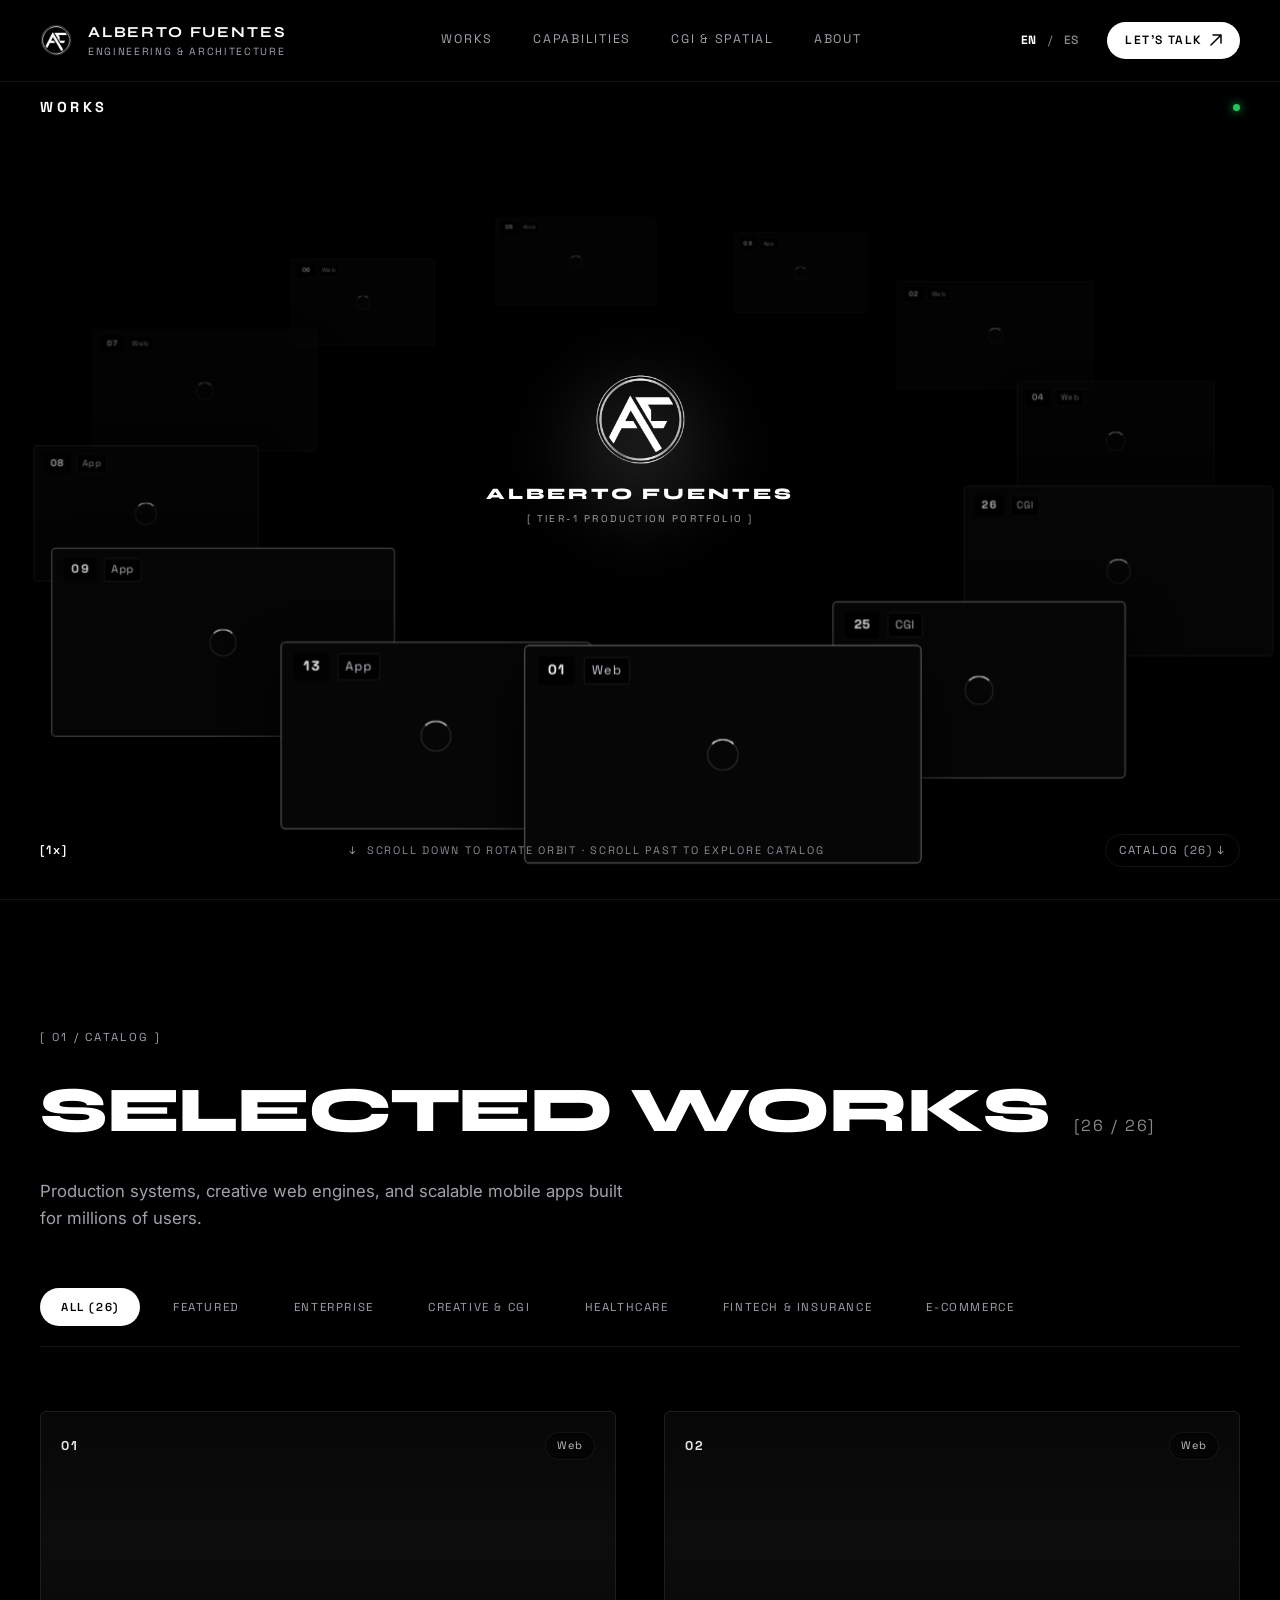
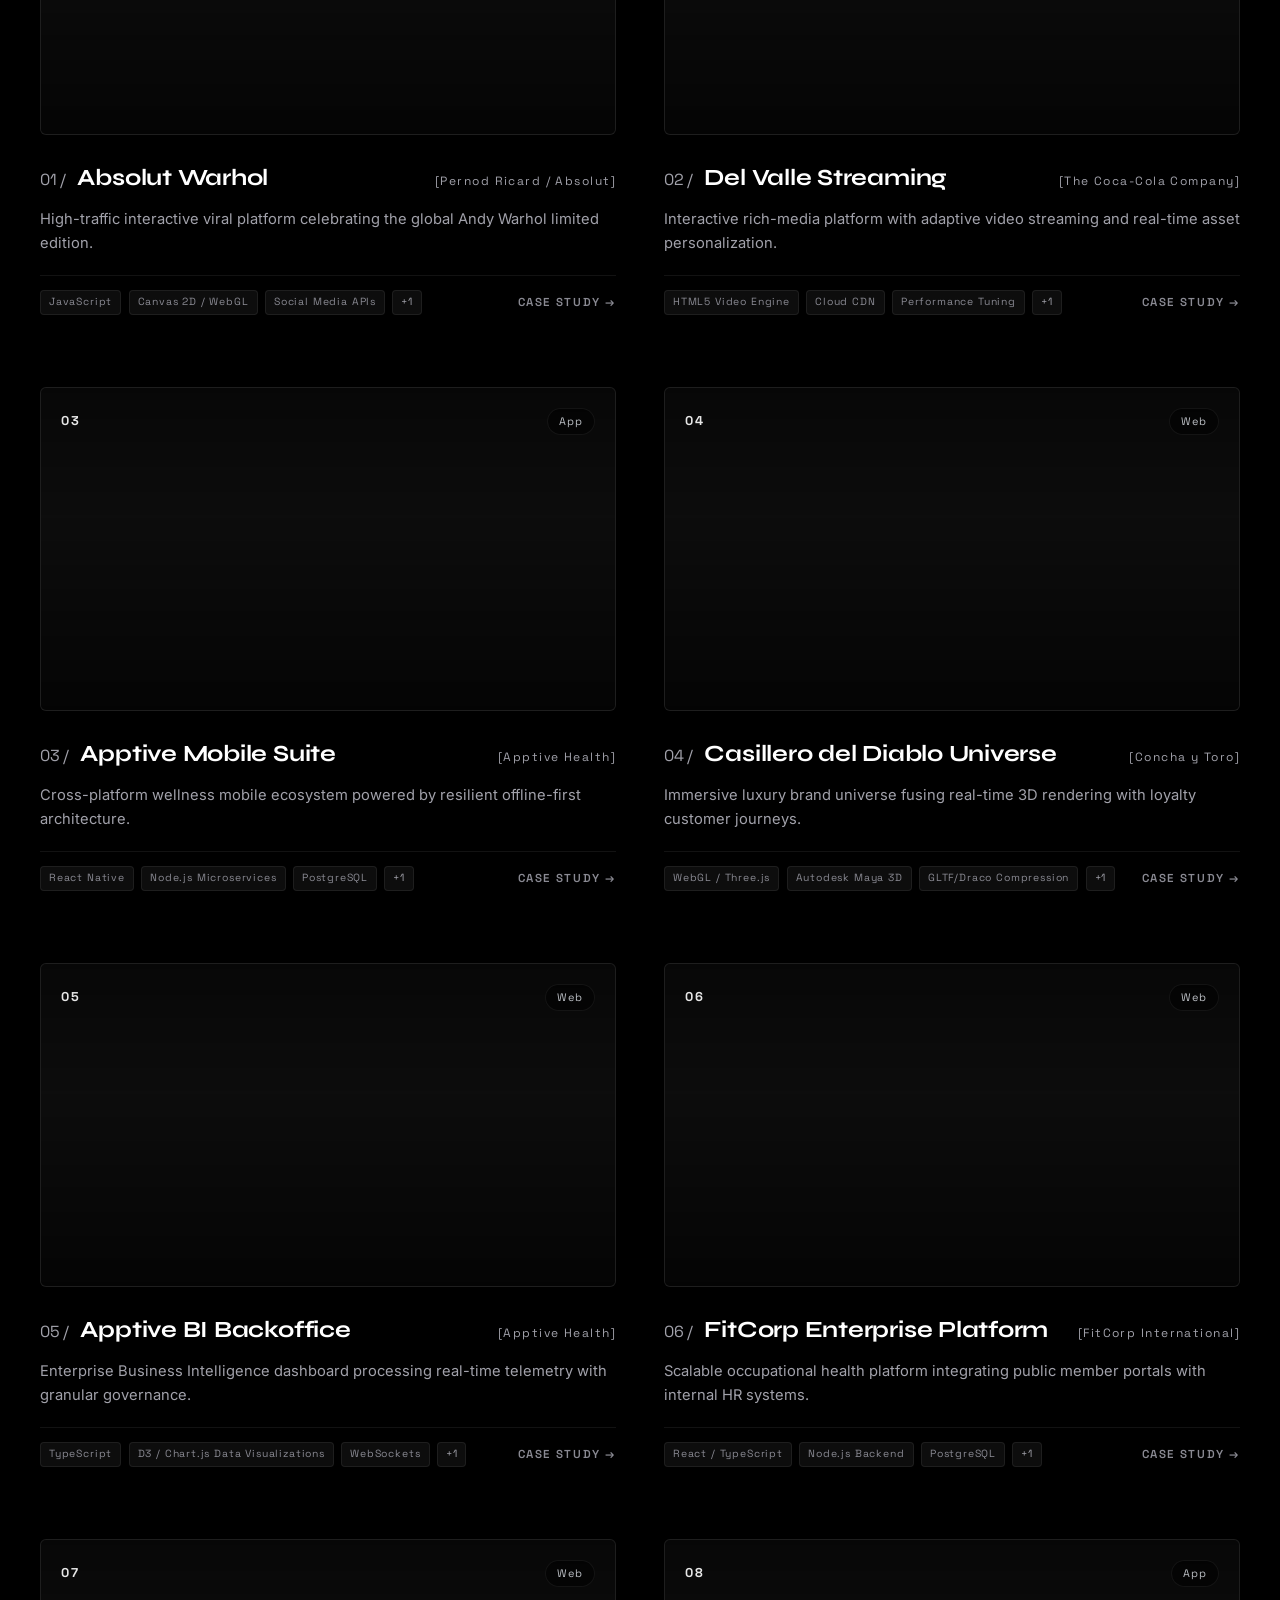
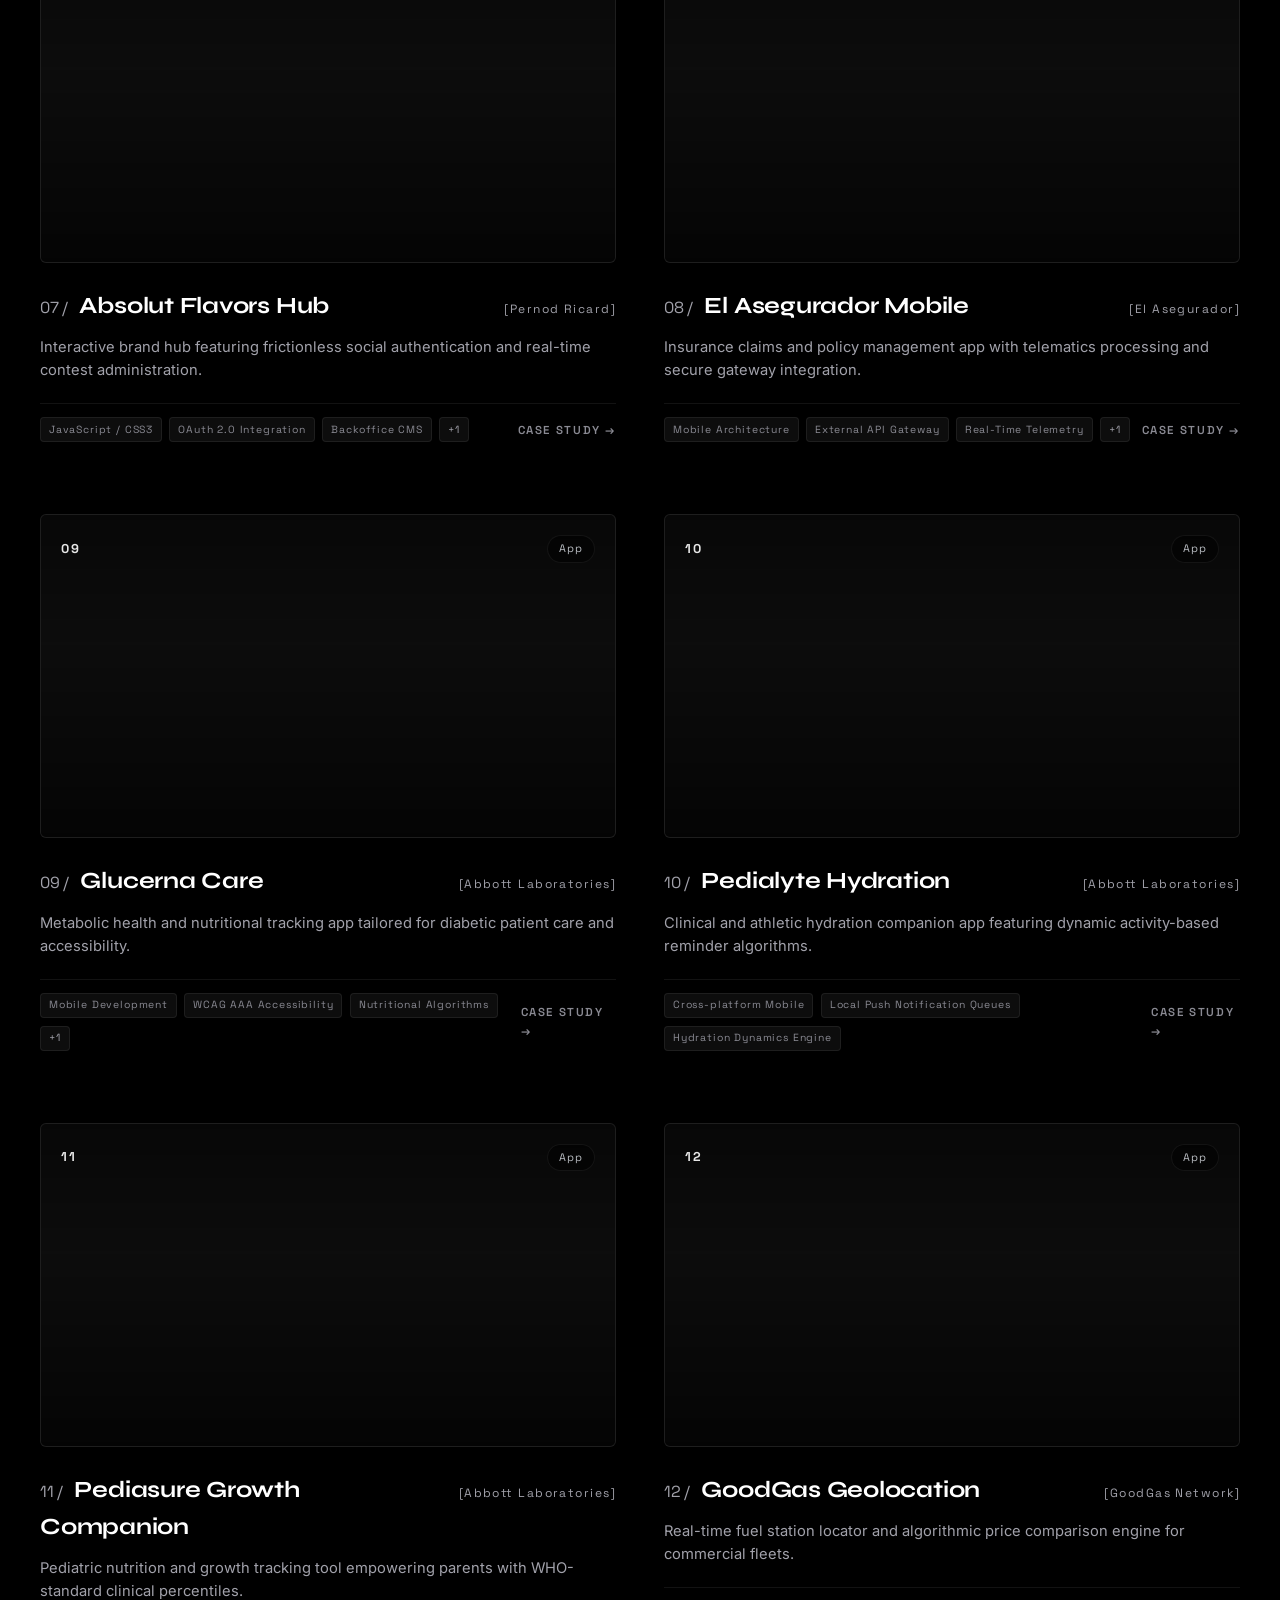
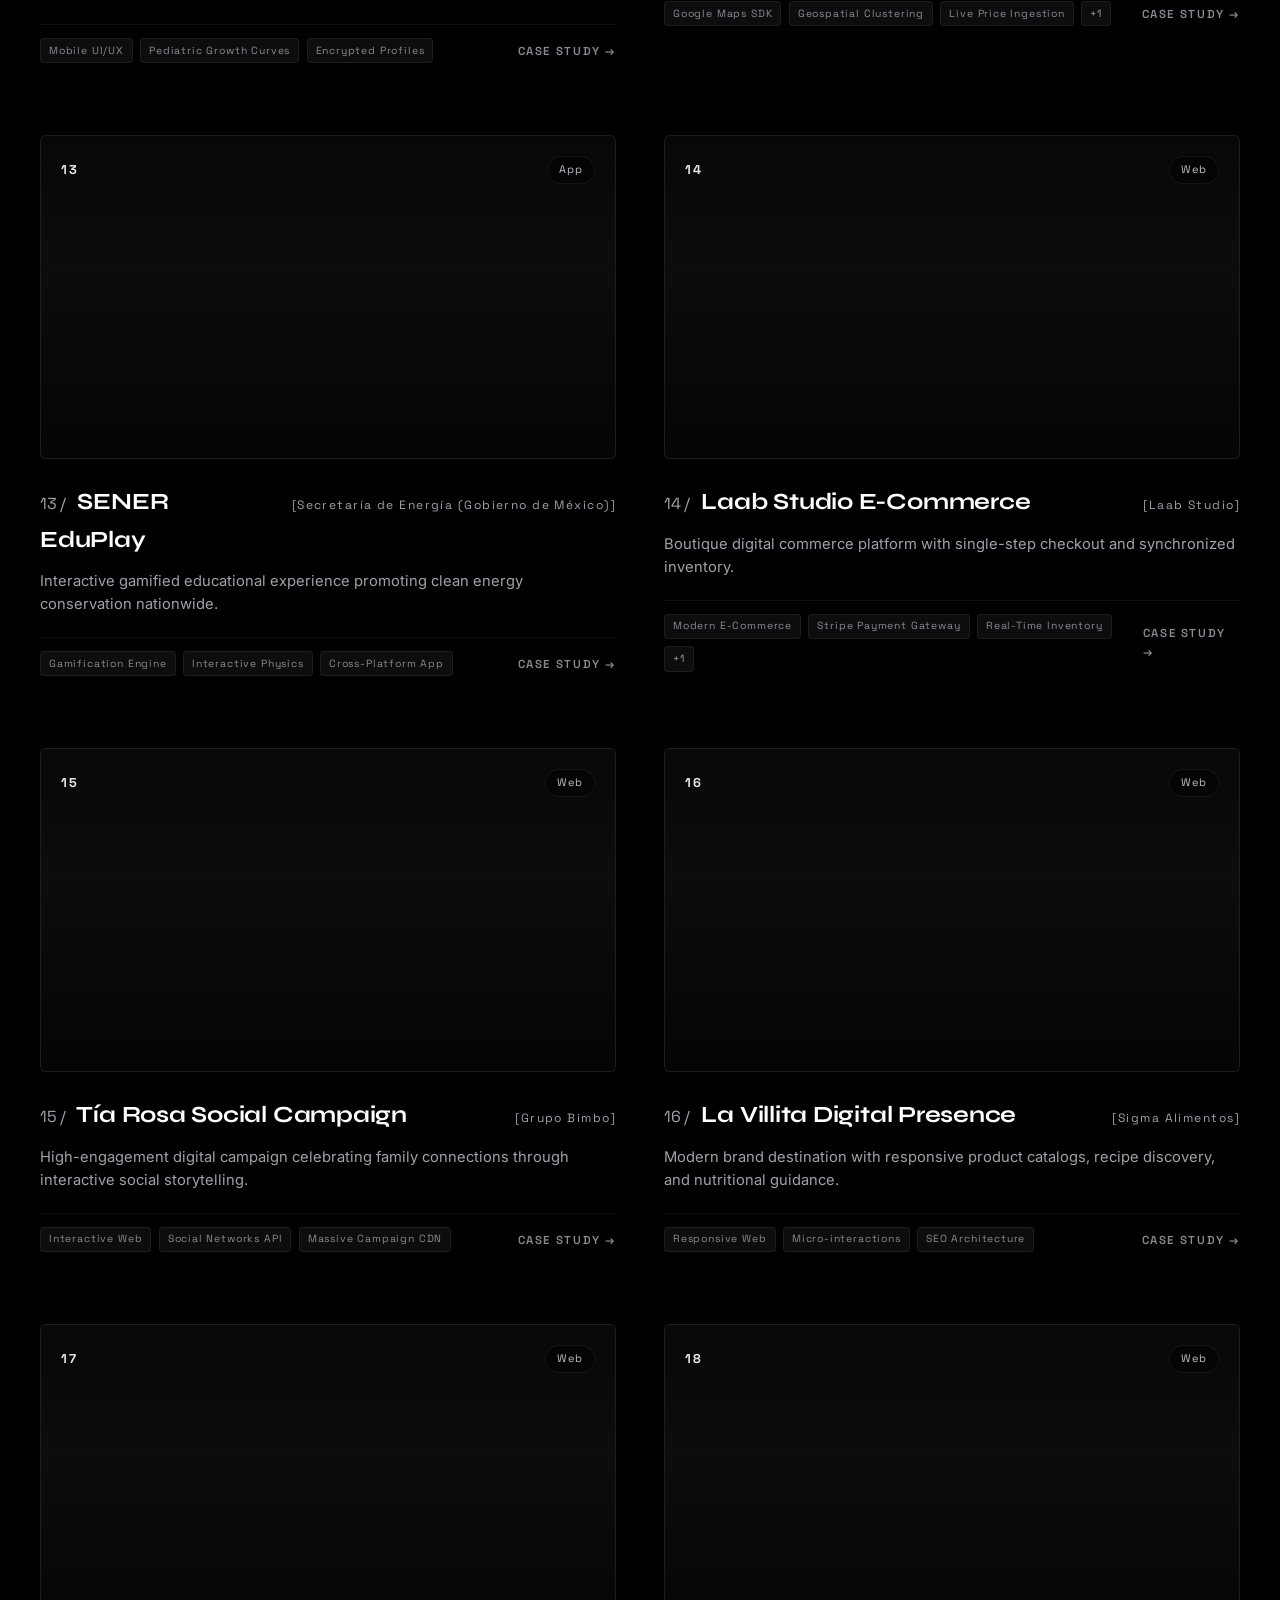
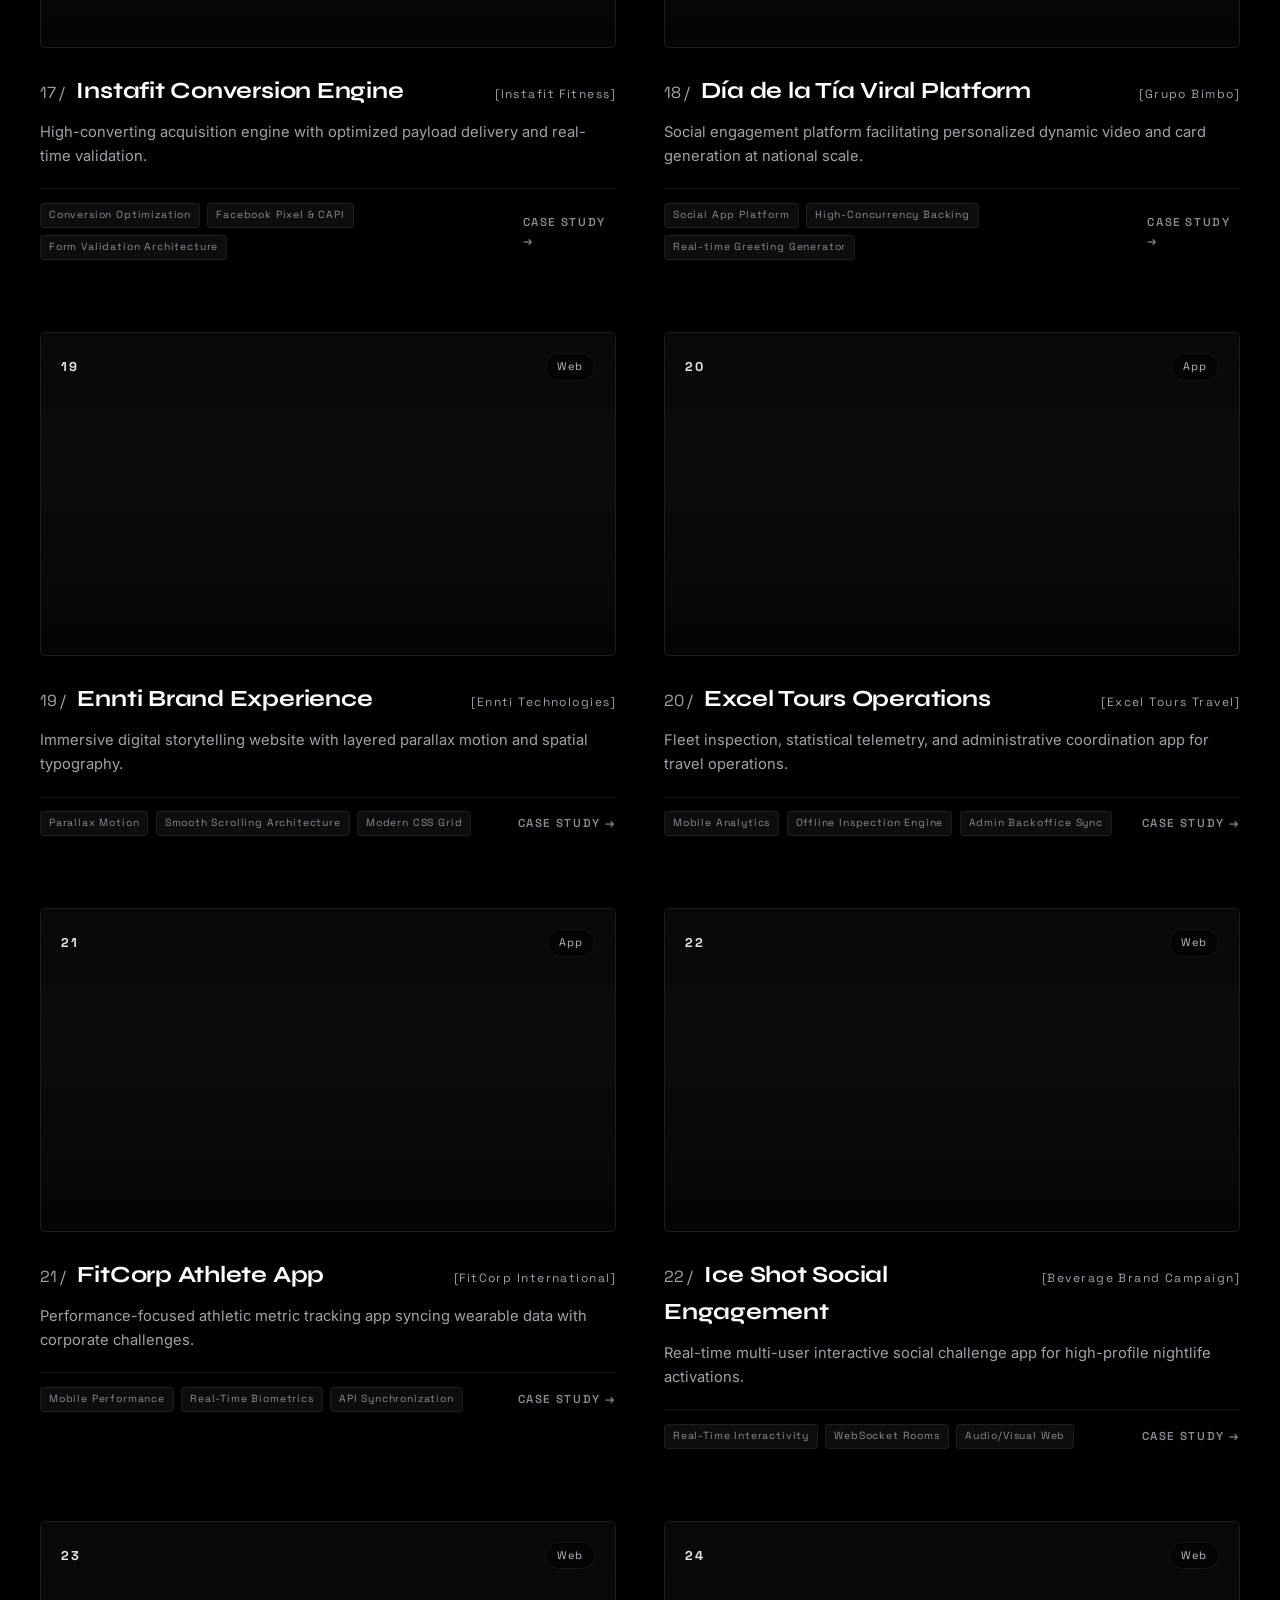
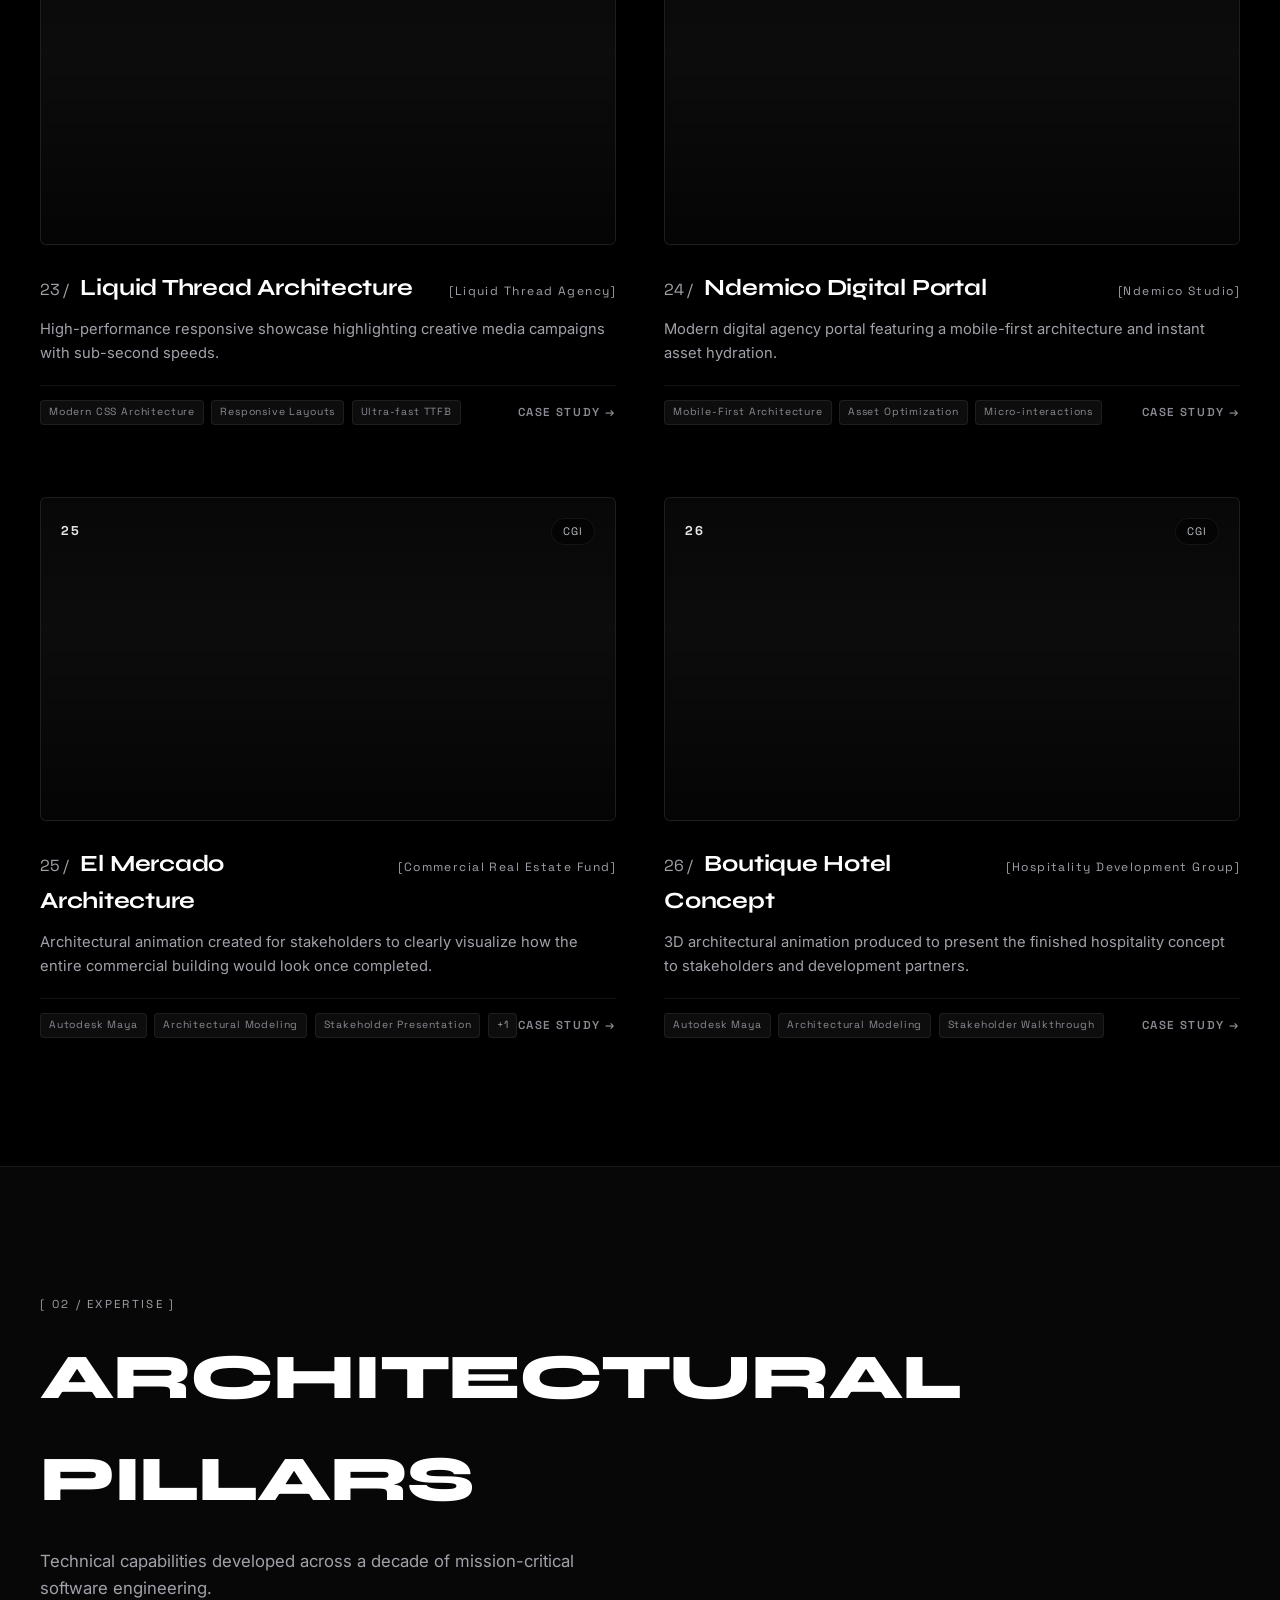
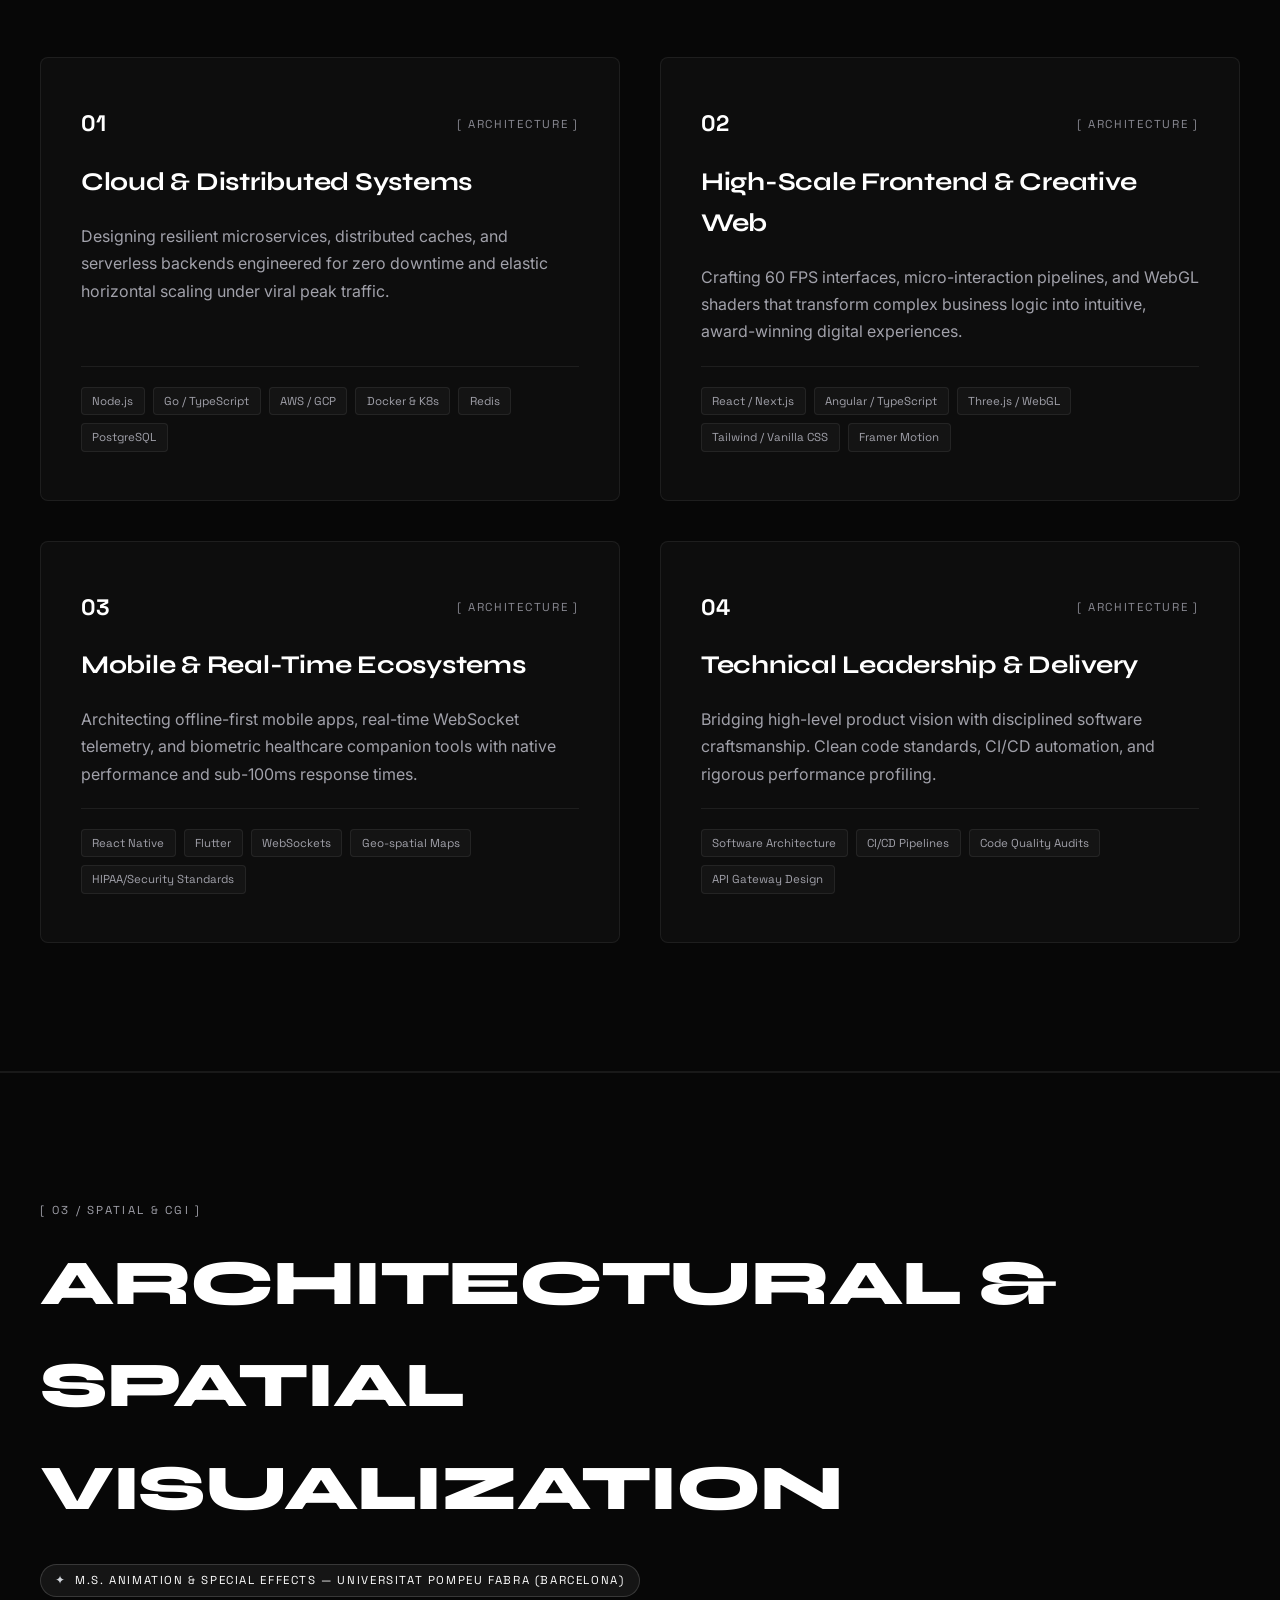
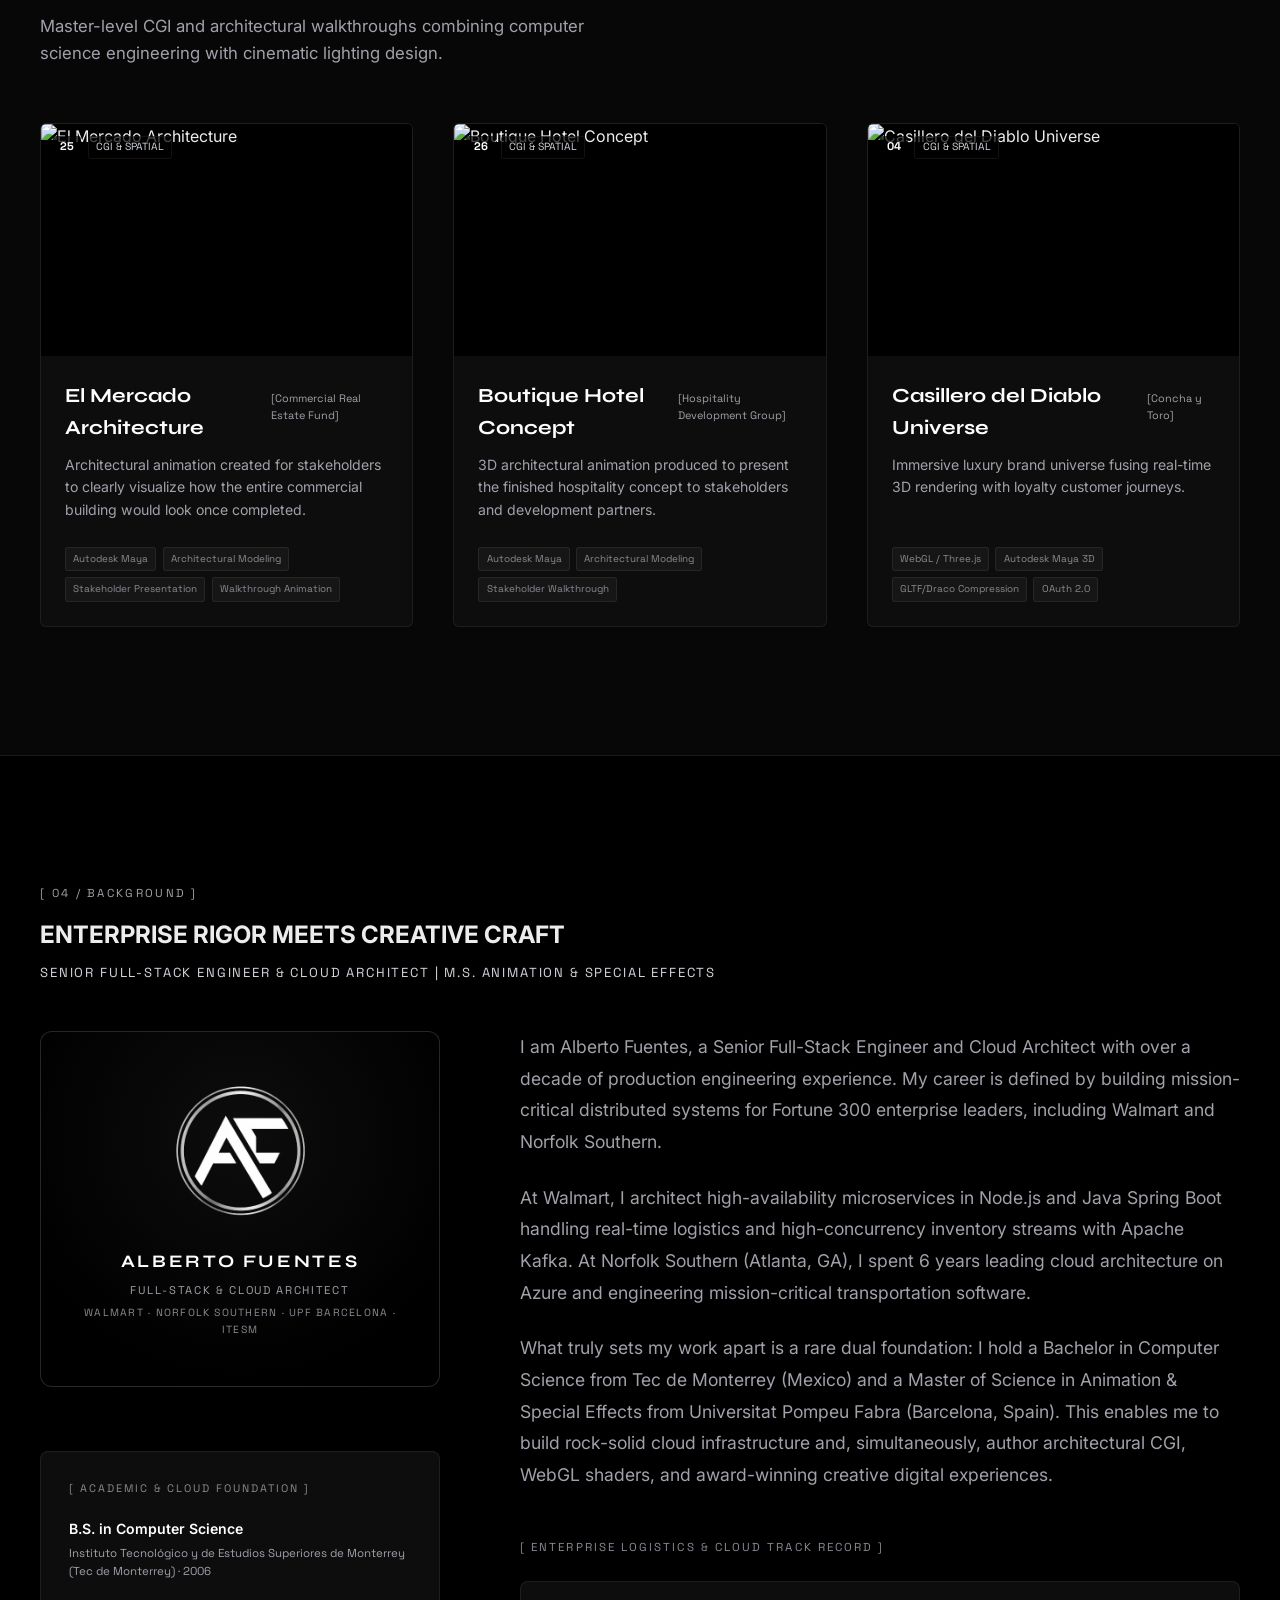
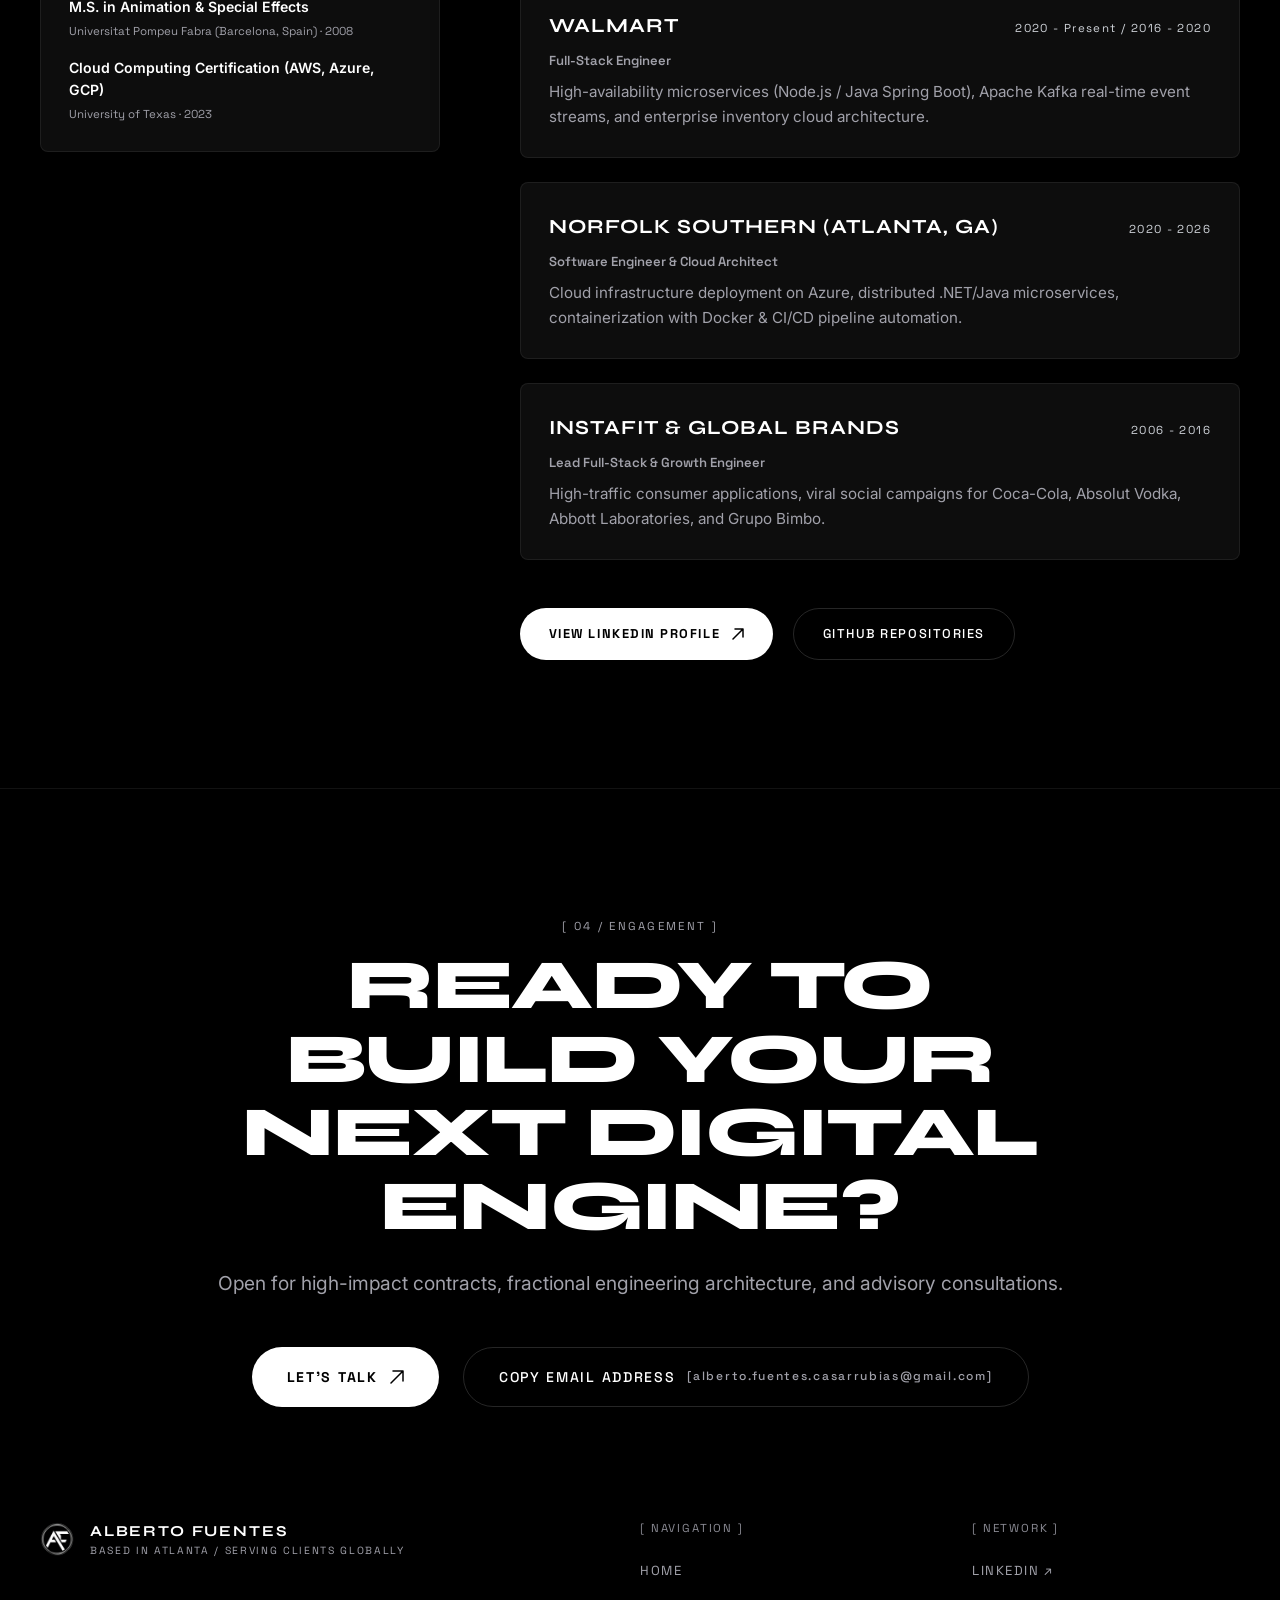
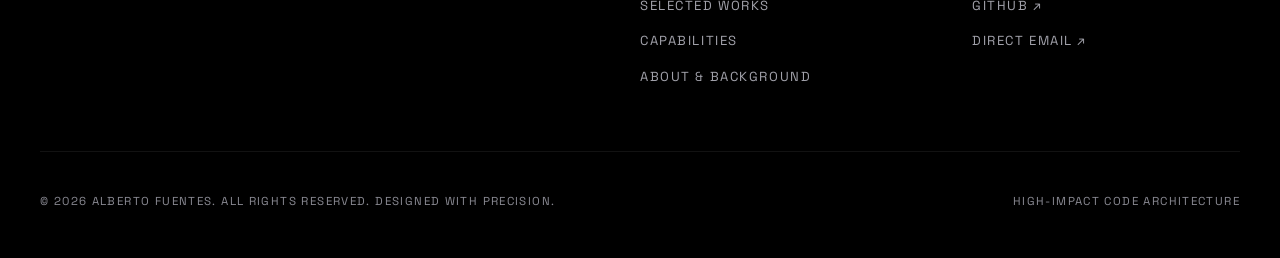
==== commit 58d8df35: "deploy: AlbertoFCasarrubias/alberto-fuentes@1256dba99a88913e54085b4cb1f98f1ebcbd44d3" ====
--- a/index.html
+++ b/index.html
@@ -15,7 +15,19 @@
     <noscript>
       <link rel="stylesheet" href="https://fonts.googleapis.com/css2?family=Inter:wght@400;500;600;700&family=Space+Grotesk:wght@500;700&family=Syne:wght@700;800&display=swap" />
     </noscript>
-    <script type="module" crossorigin src="./assets/index-B03GHxfO.js"></script>
+    
+    <!-- Google tag (gtag.js) -->
+    <link rel="preconnect" href="https://www.googletagmanager.com" crossorigin>
+    <link rel="dns-prefetch" href="https://www.googletagmanager.com">
+    <script async src="https://www.googletagmanager.com/gtag/js?id=G-4NB380ZWGW"></script>
+    <script>
+      window.dataLayer = window.dataLayer || [];
+      function gtag(){dataLayer.push(arguments);}
+      gtag('js', new Date());
+
+      gtag('config', 'G-4NB380ZWGW');
+    </script>
+    <script type="module" crossorigin src="./assets/index-WHf7jyBj.js"></script>
     <link rel="modulepreload" crossorigin href="./assets/rolldown-runtime-CbXtAM7H.js">
     <link rel="modulepreload" crossorigin href="./assets/motion-zl__KlT9.js">
     <link rel="modulepreload" crossorigin href="./assets/vendor-Yu7-CEN5.js">
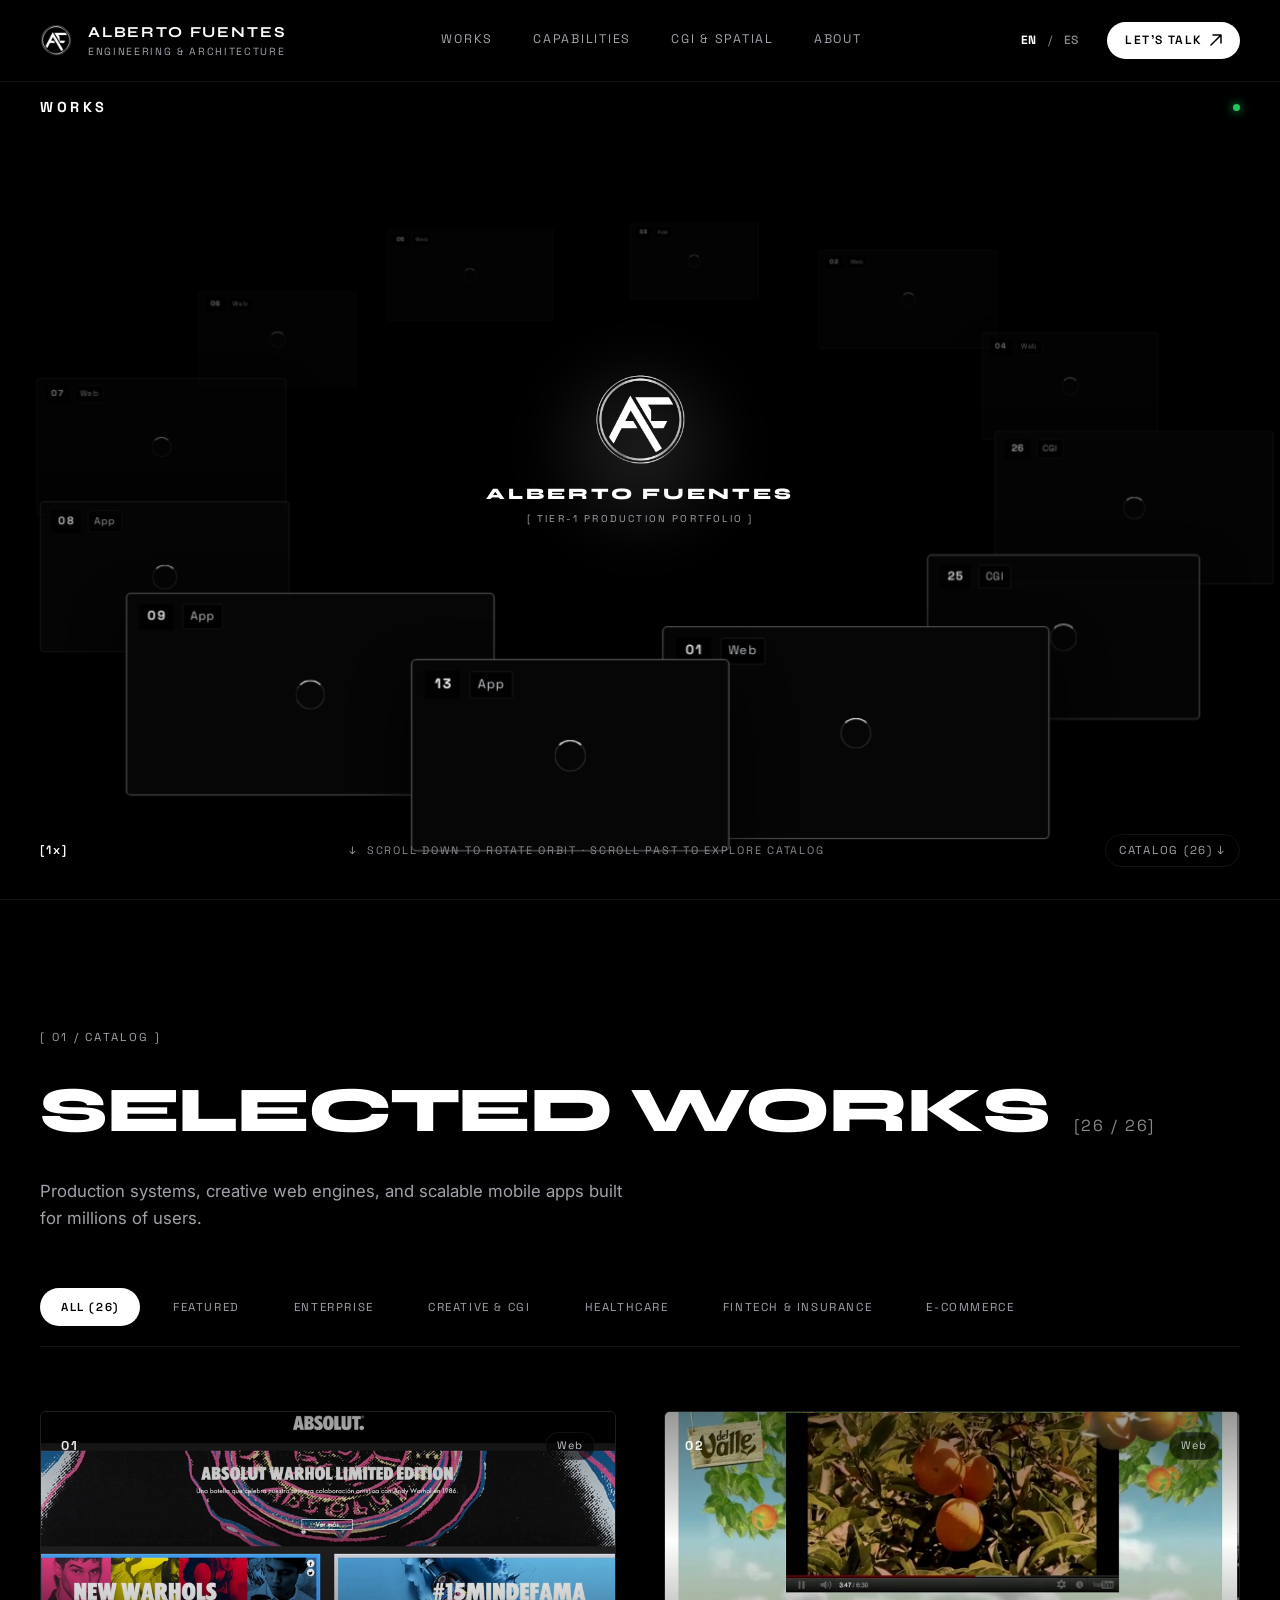
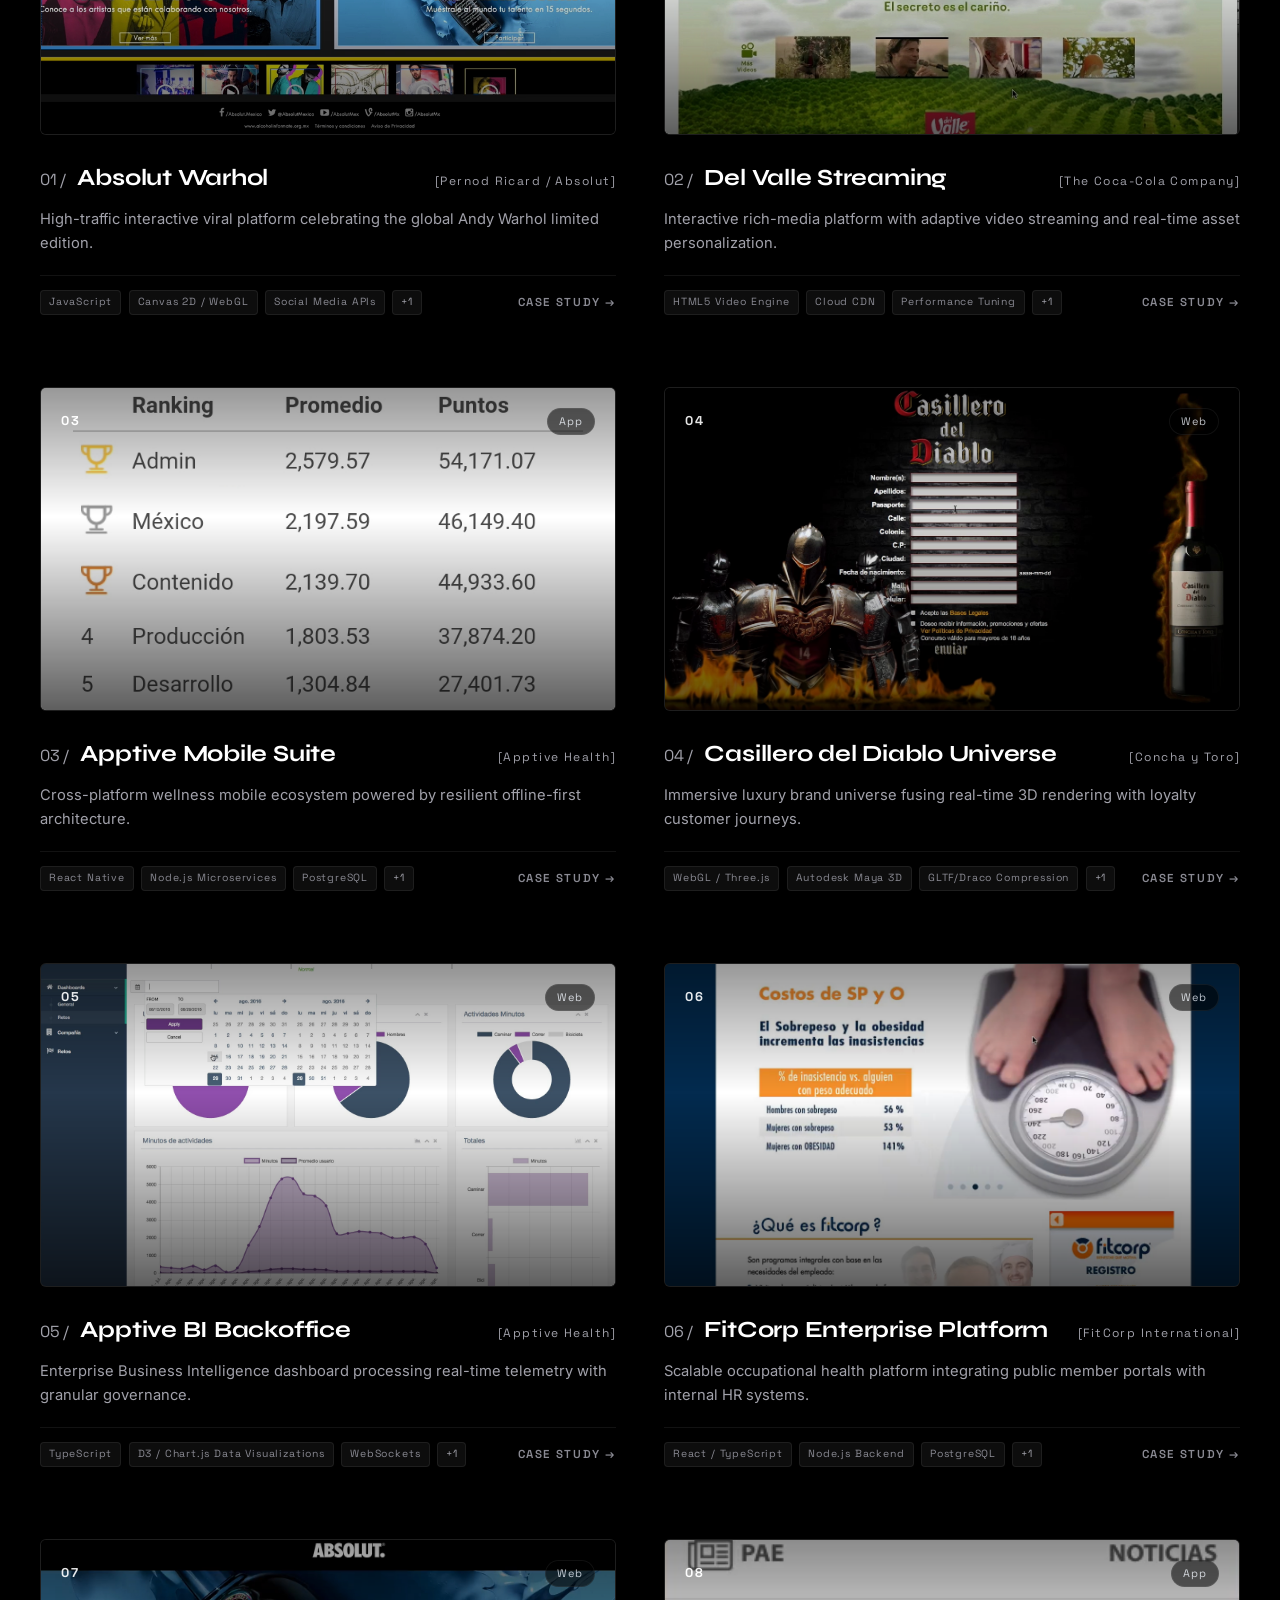
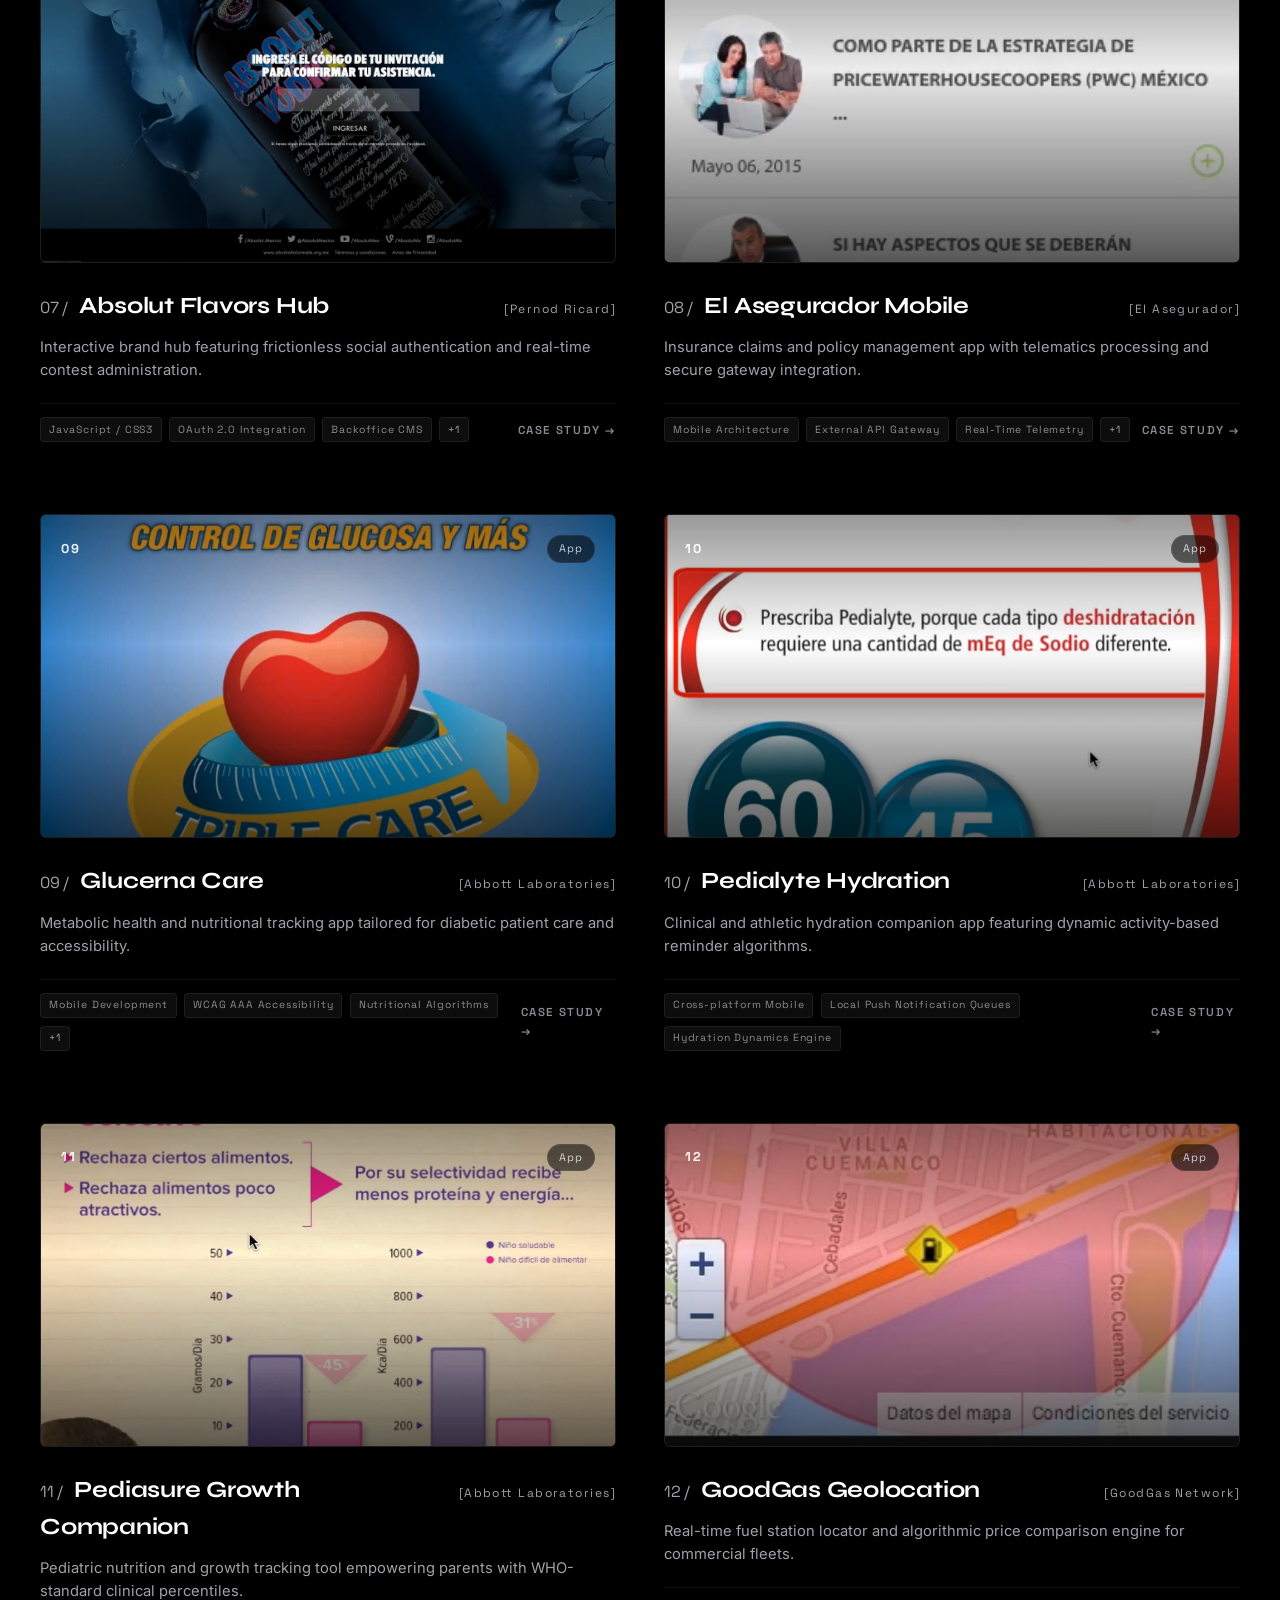
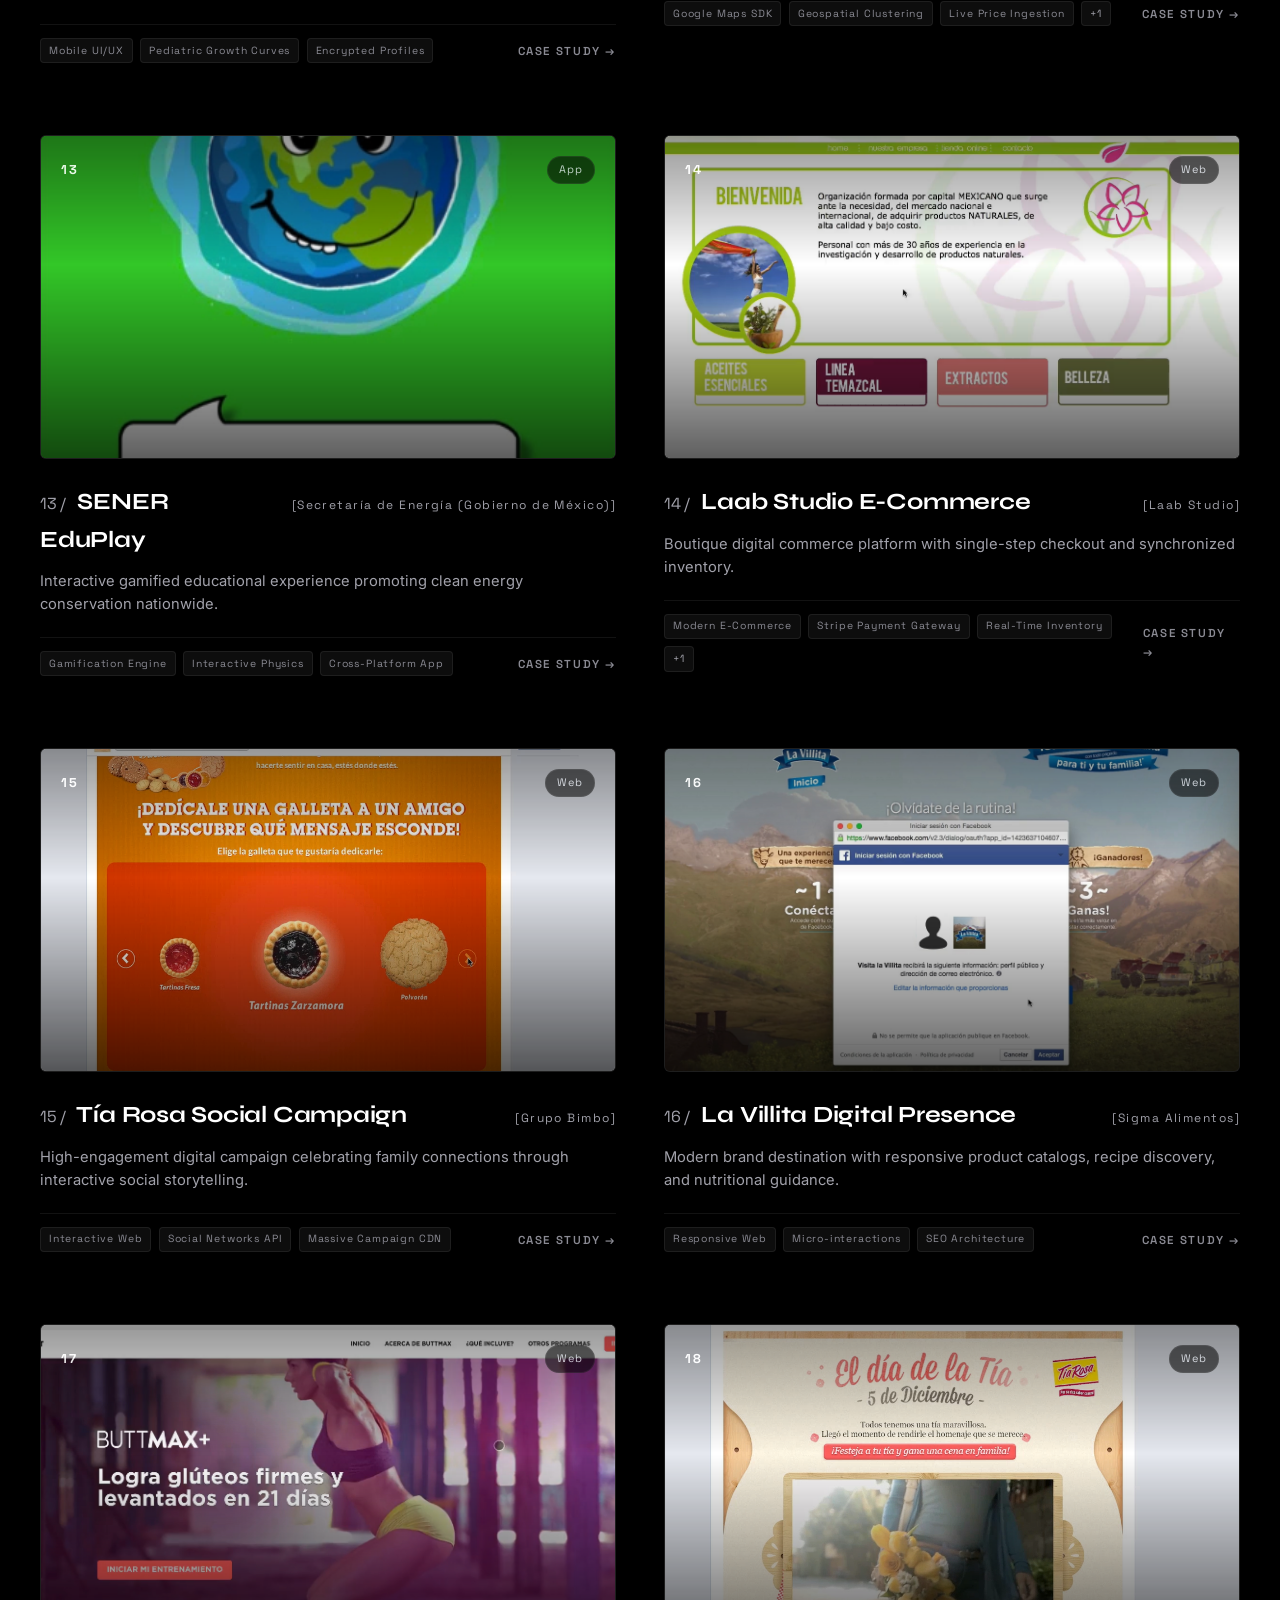
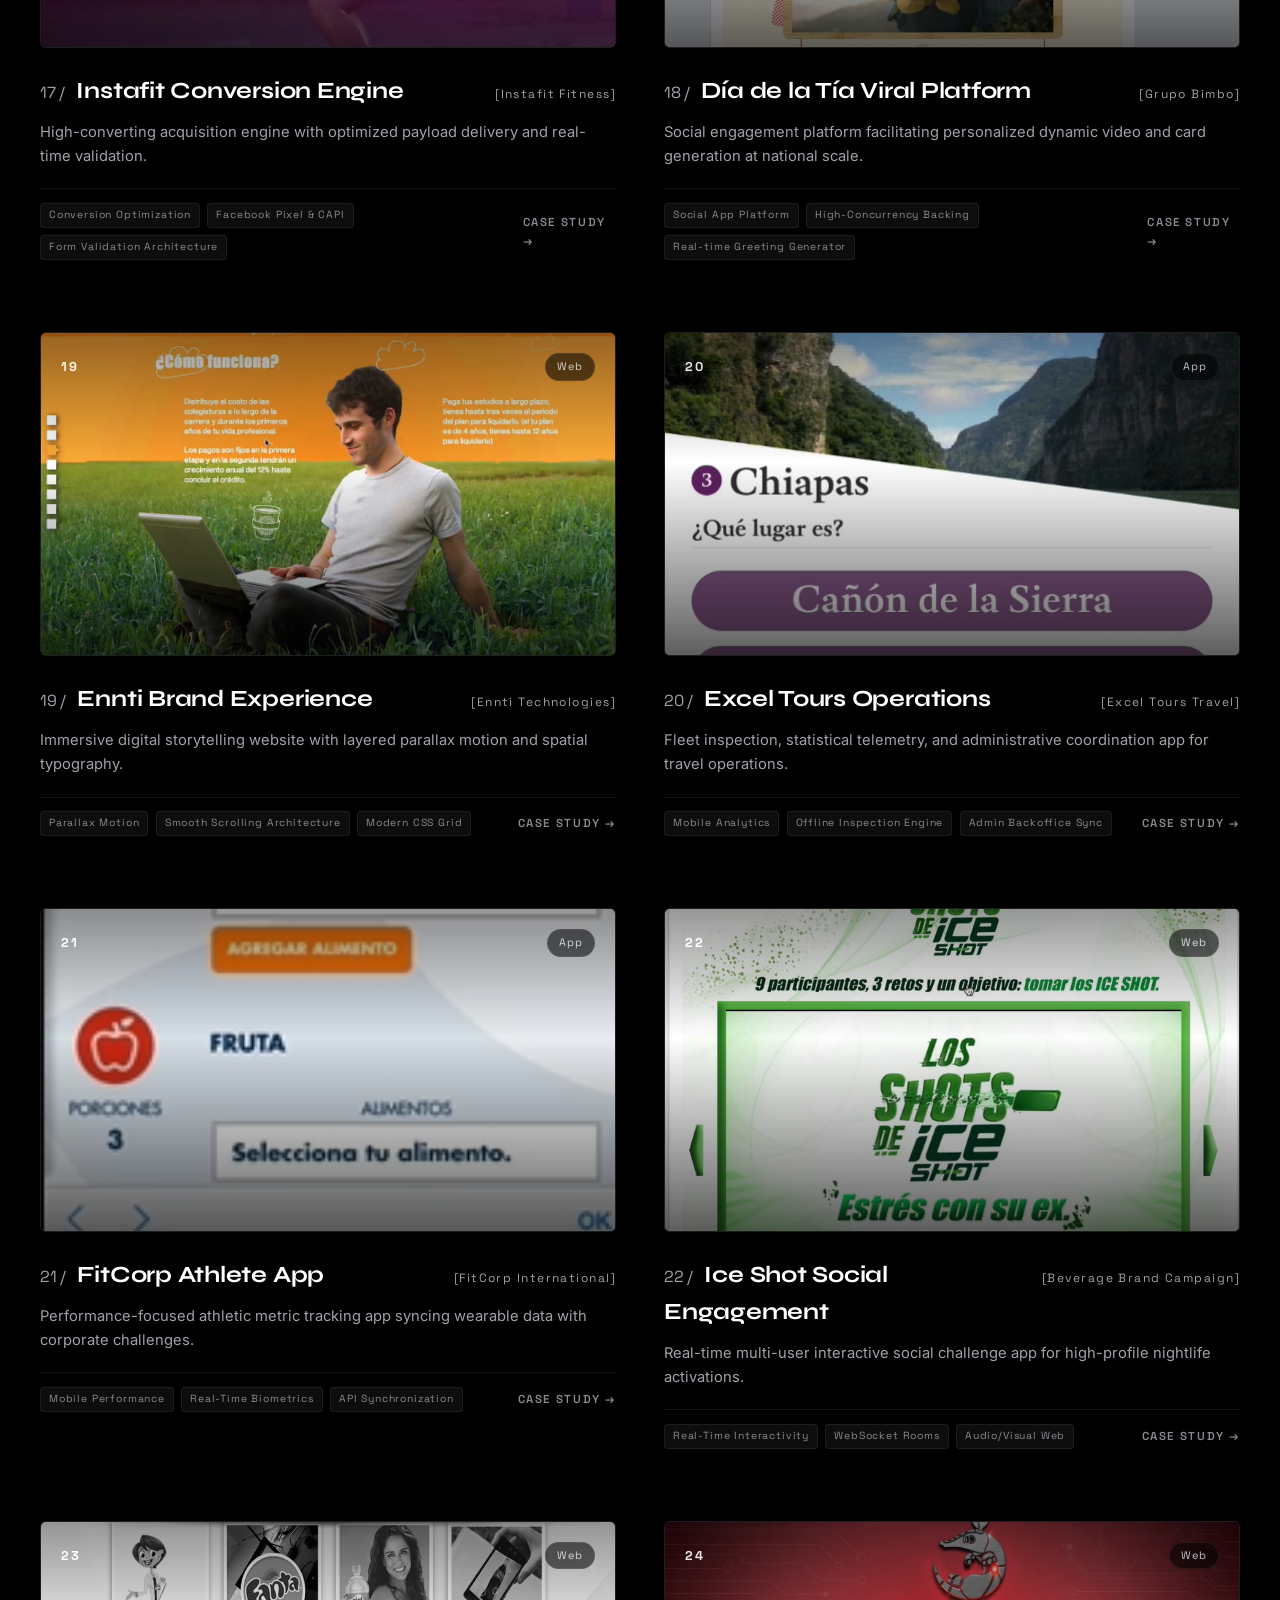
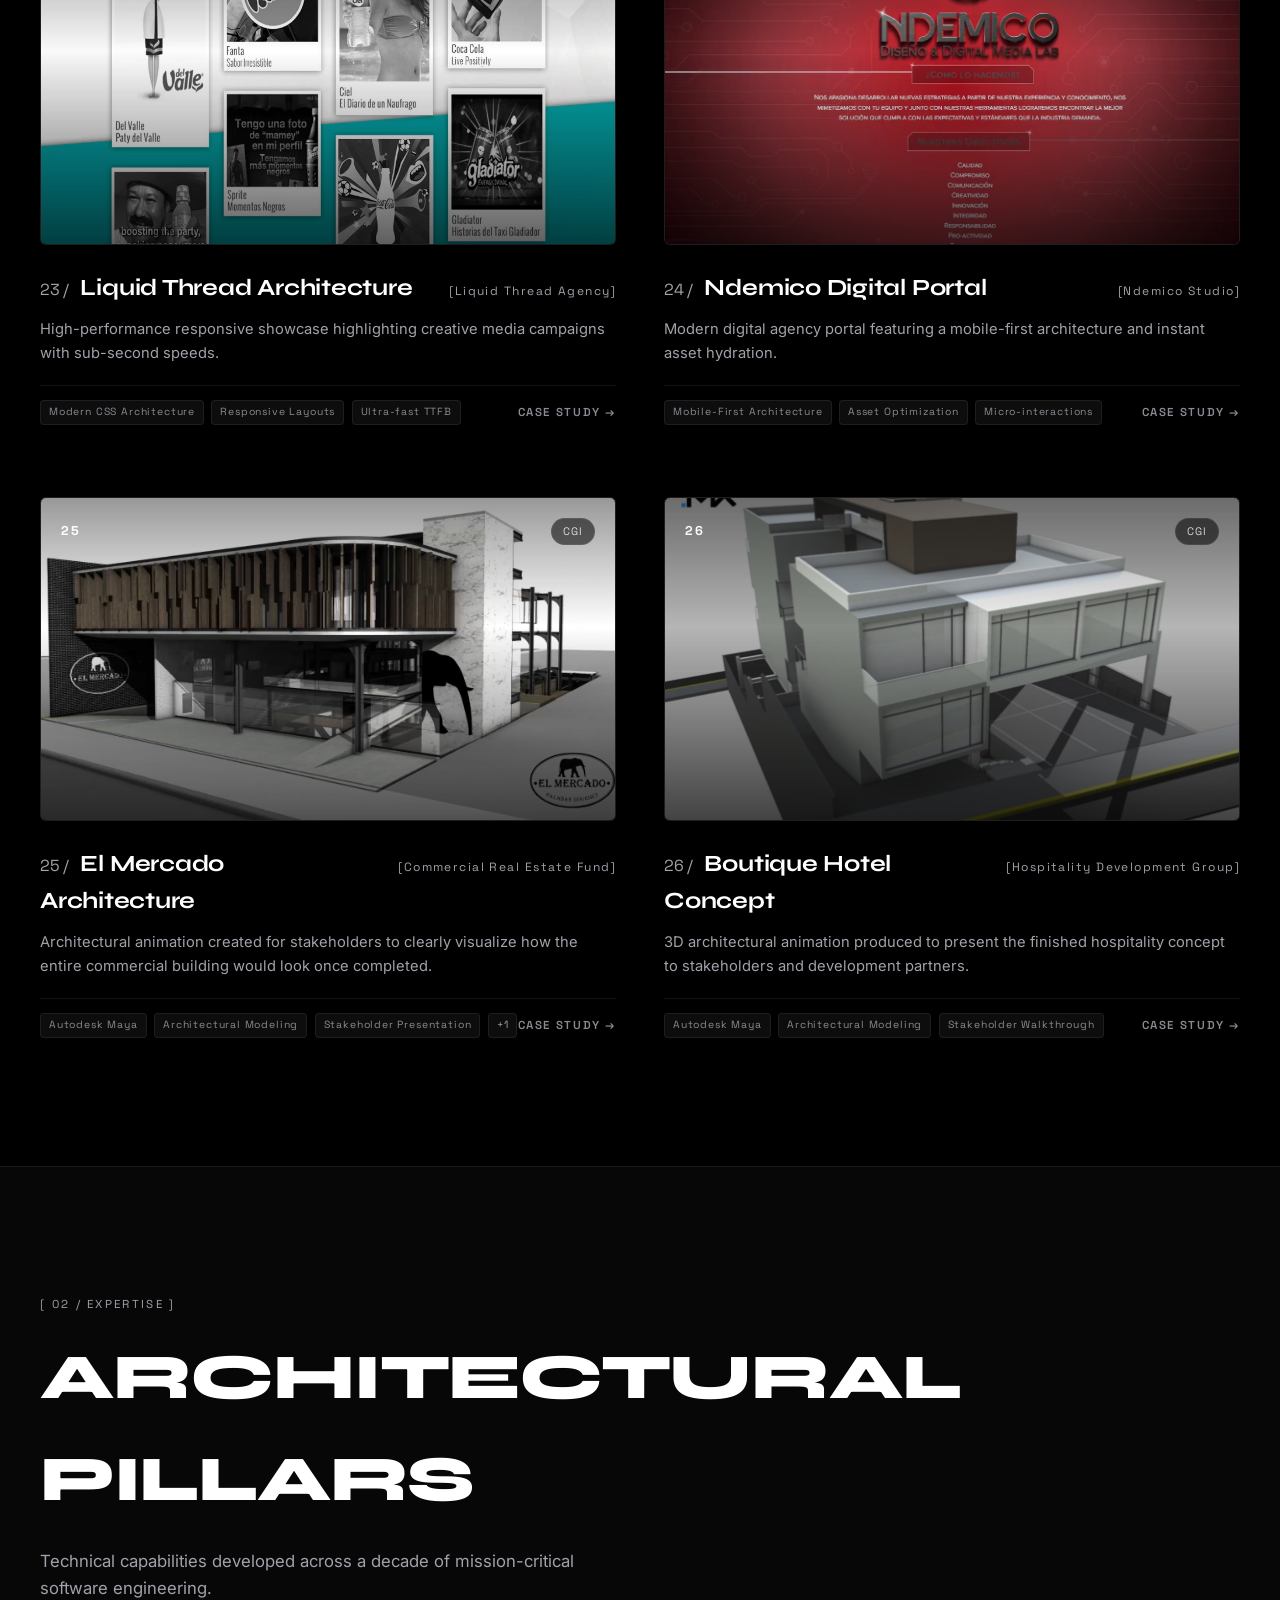
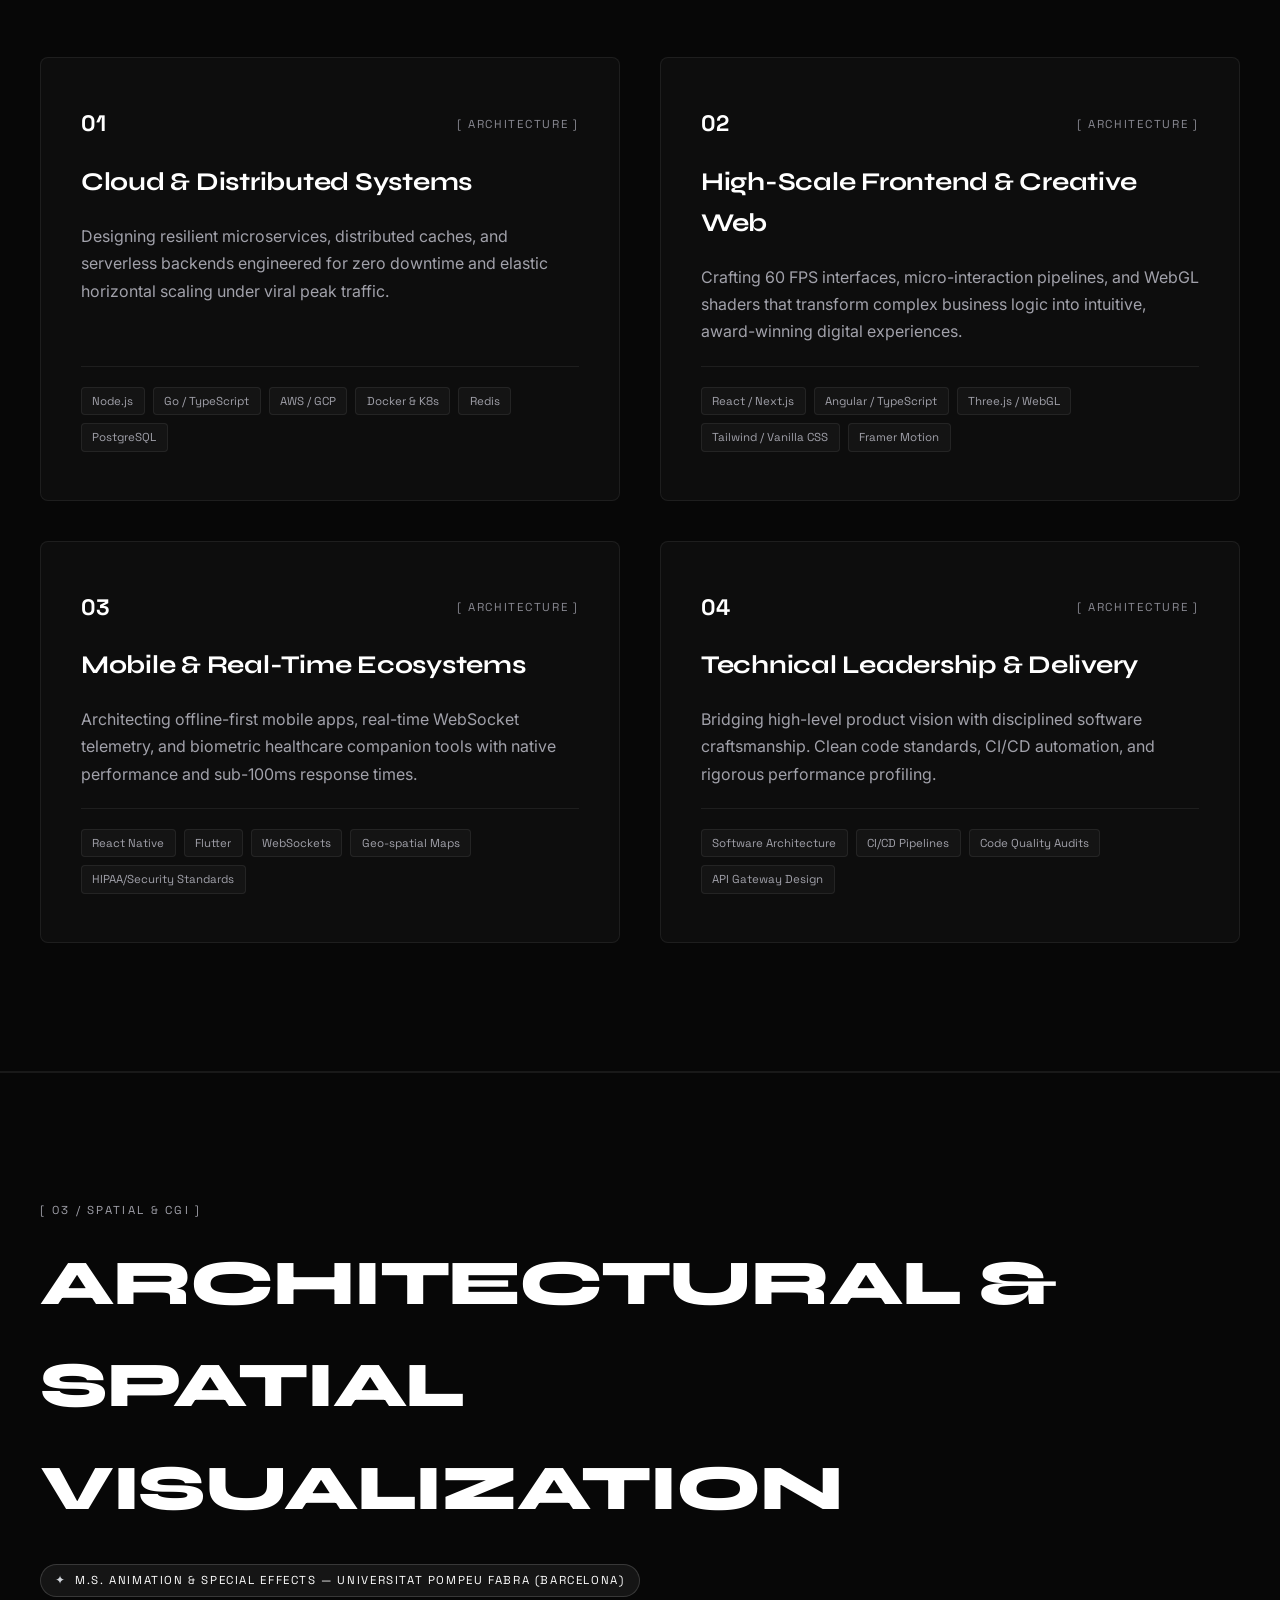
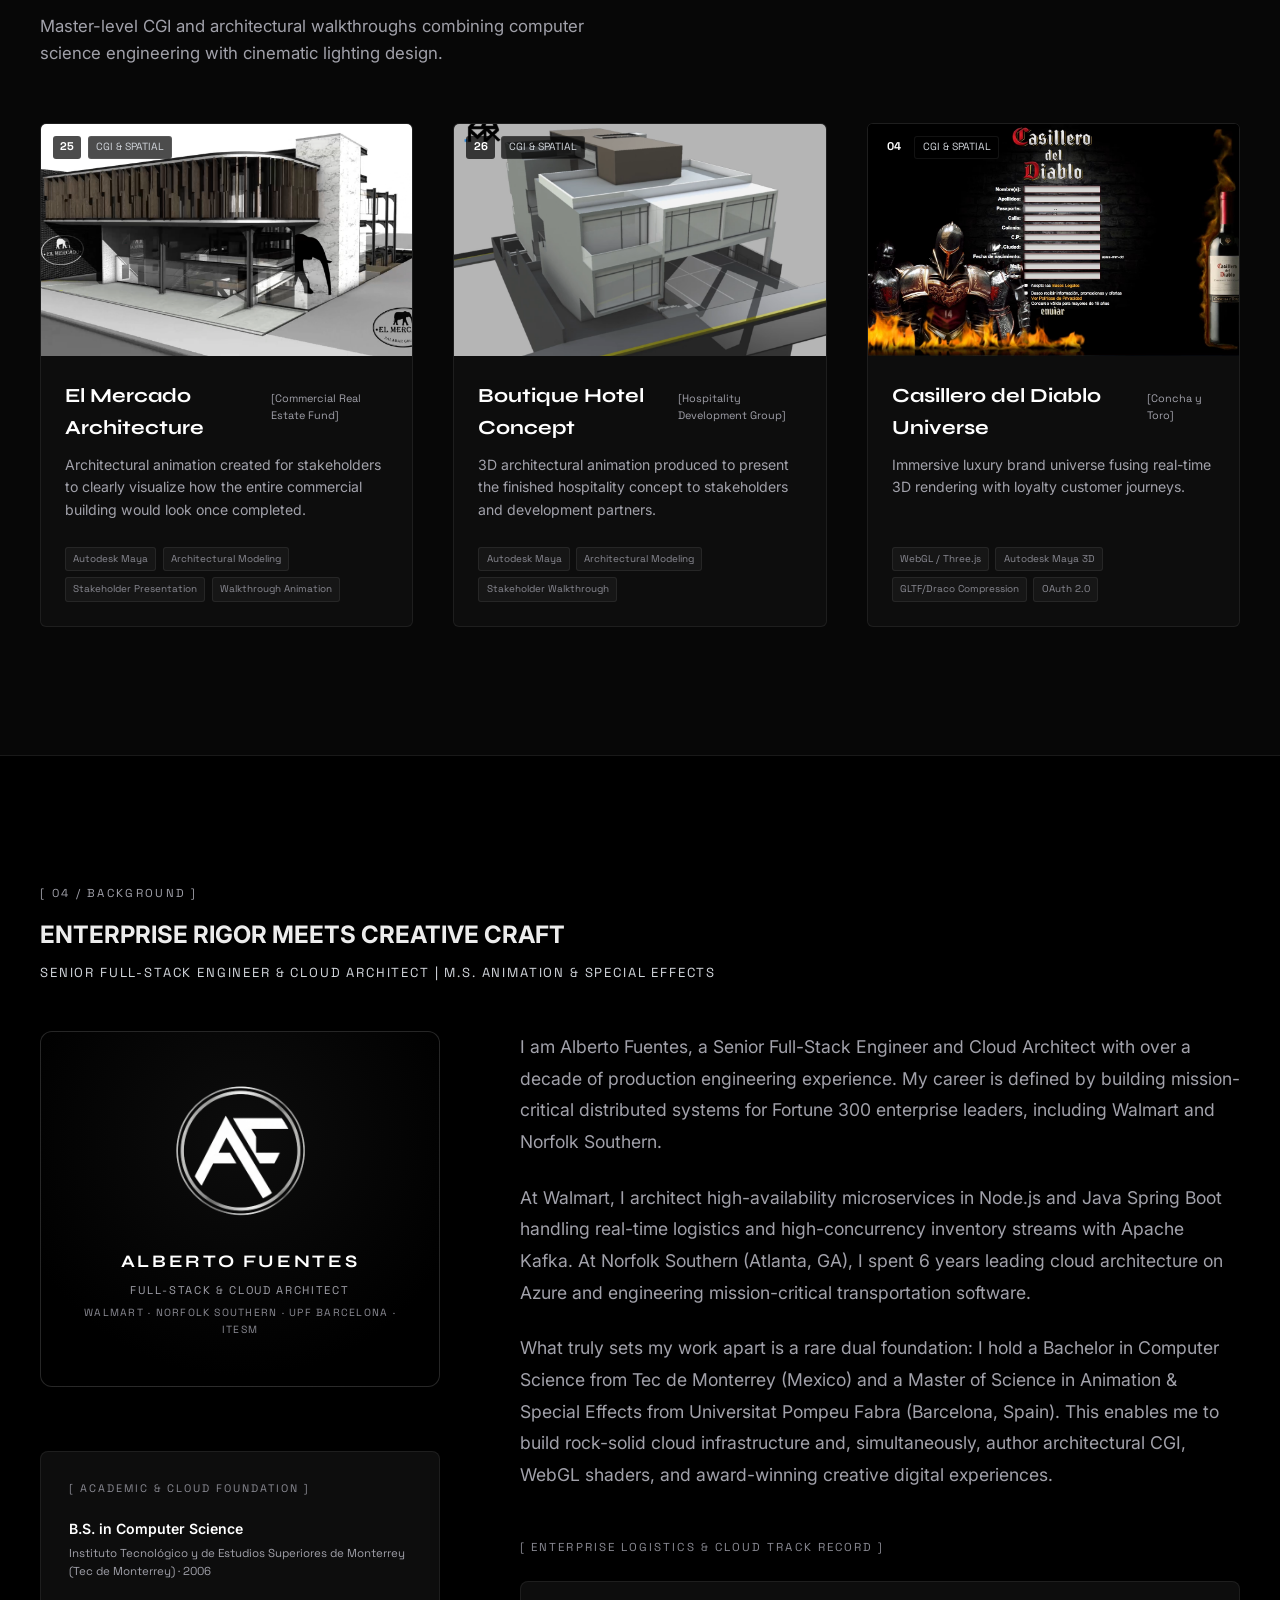
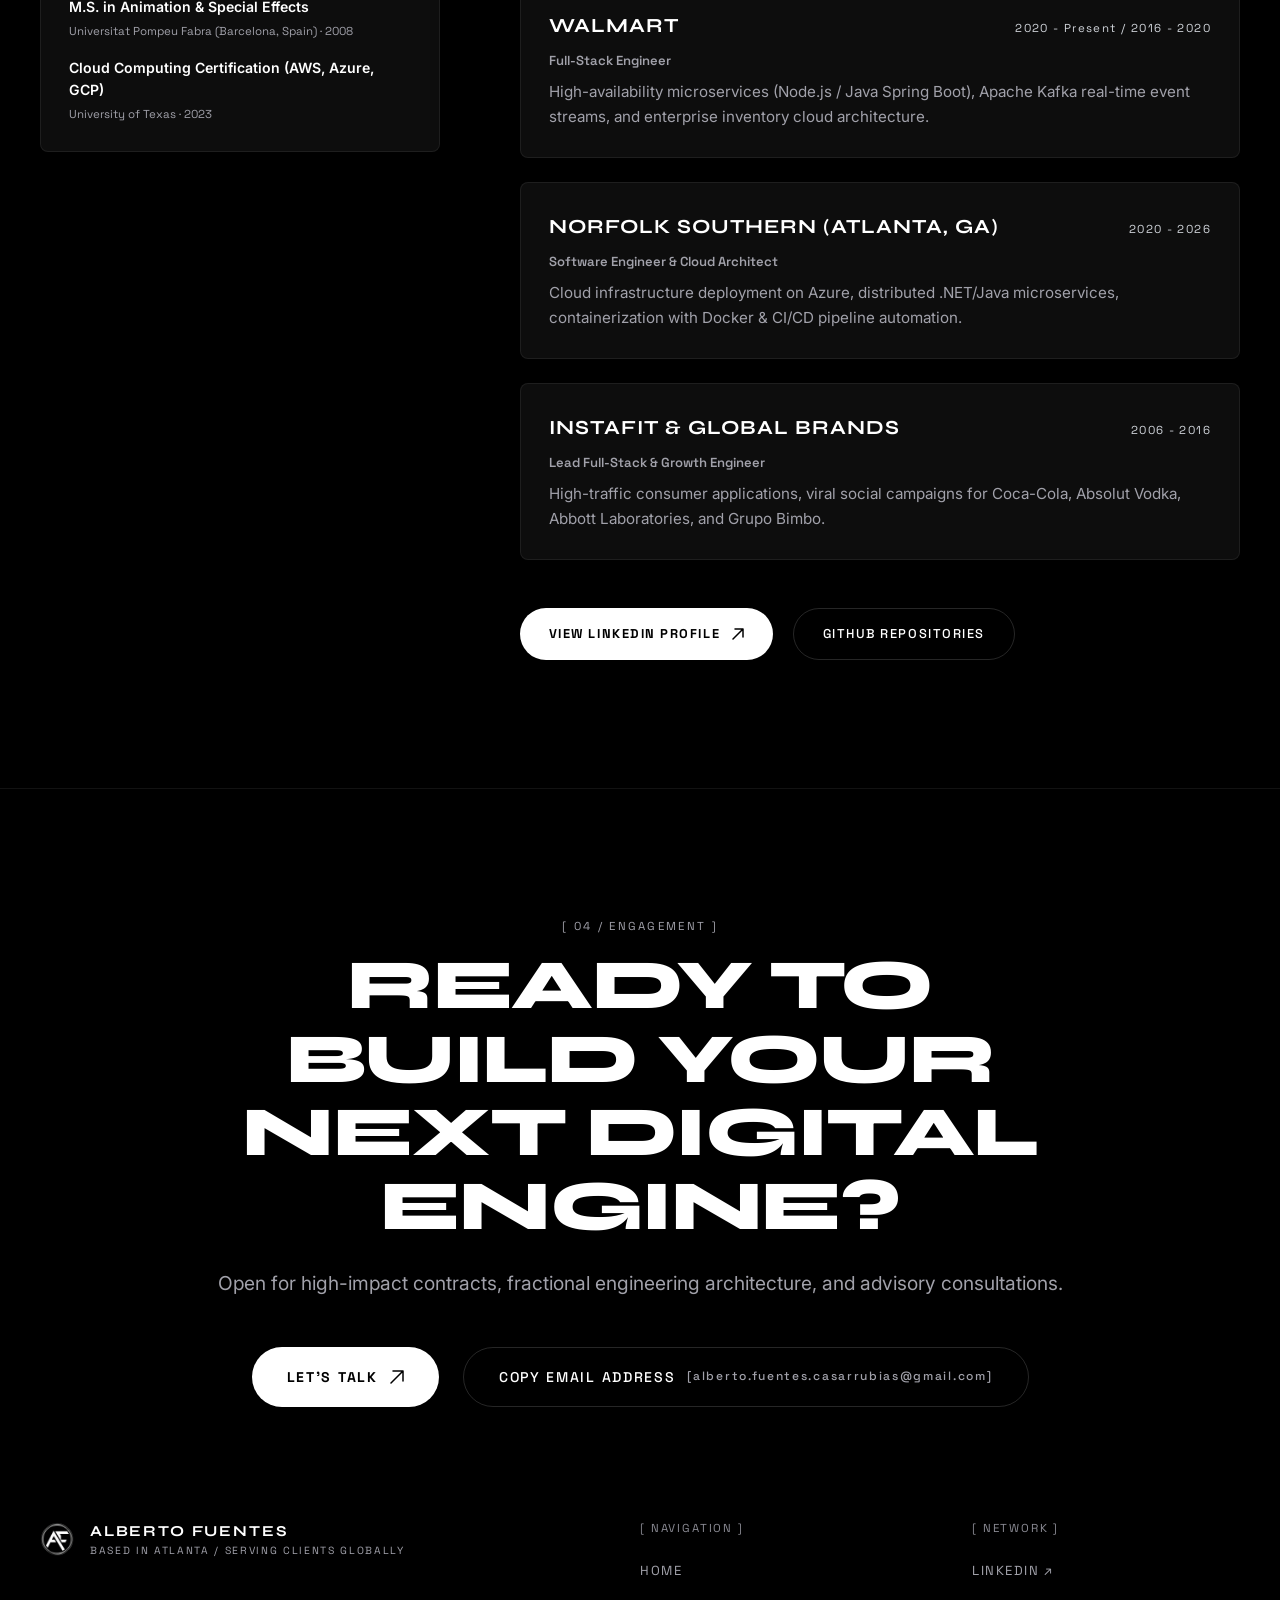
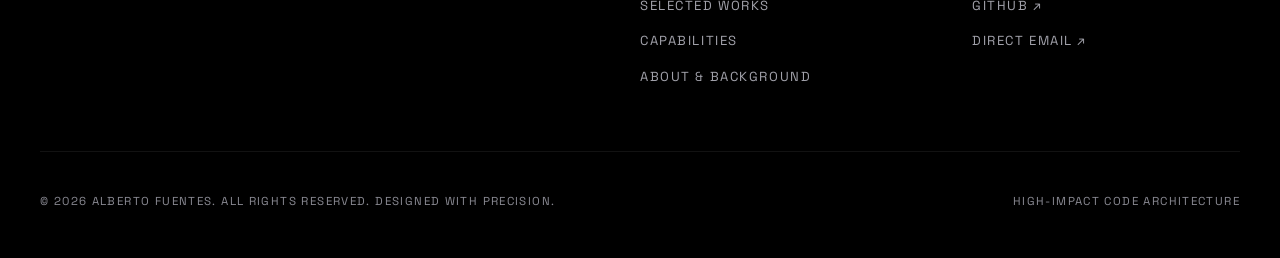
==== commit e5b494ef: "deploy: AlbertoFCasarrubias/alberto-fuentes@566f0d5152ec1e2f7e5b84b748a0f14d8c4f0d43" ====
--- a/index.html
+++ b/index.html
@@ -27,7 +27,7 @@
 
       gtag('config', 'G-4NB380ZWGW');
     </script>
-    <script type="module" crossorigin src="./assets/index-WHf7jyBj.js"></script>
+    <script type="module" crossorigin src="./assets/index-Dvr0SLJb.js"></script>
     <link rel="modulepreload" crossorigin href="./assets/rolldown-runtime-CbXtAM7H.js">
     <link rel="modulepreload" crossorigin href="./assets/motion-zl__KlT9.js">
     <link rel="modulepreload" crossorigin href="./assets/vendor-Yu7-CEN5.js">
